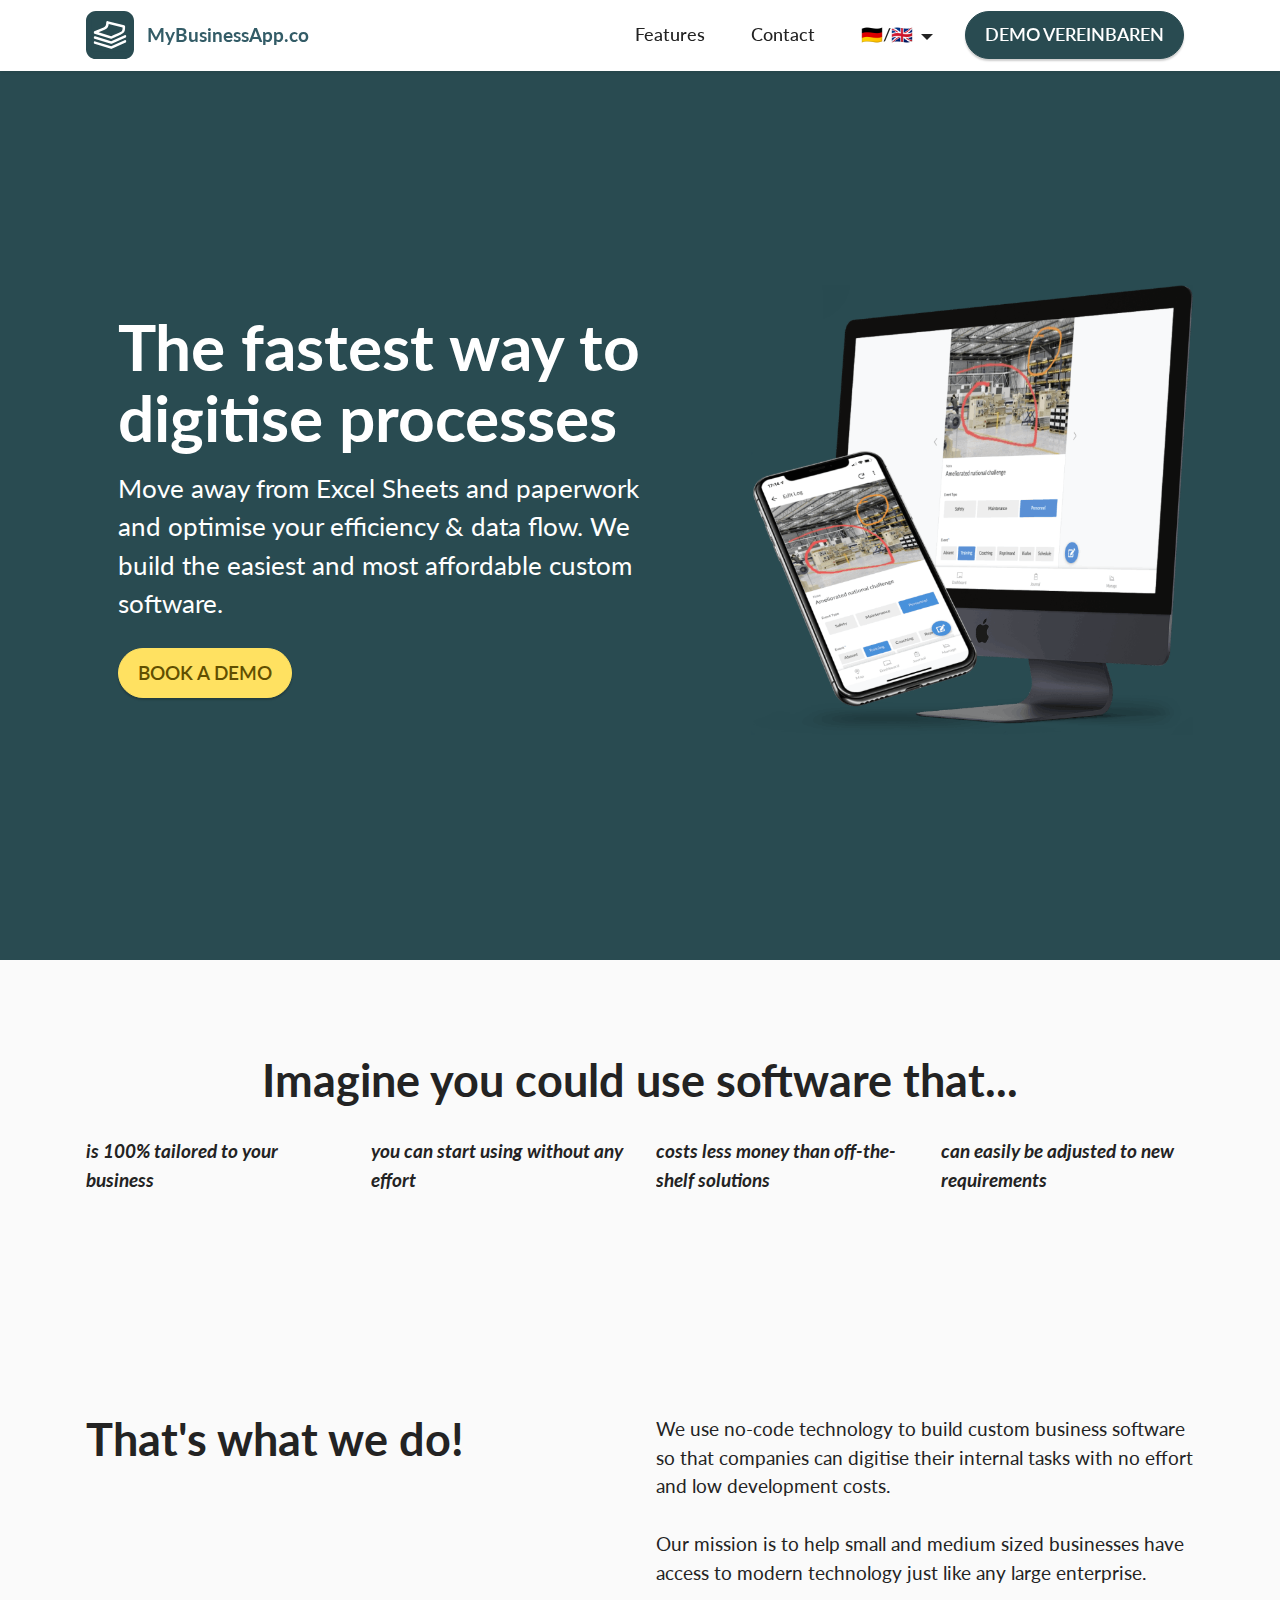
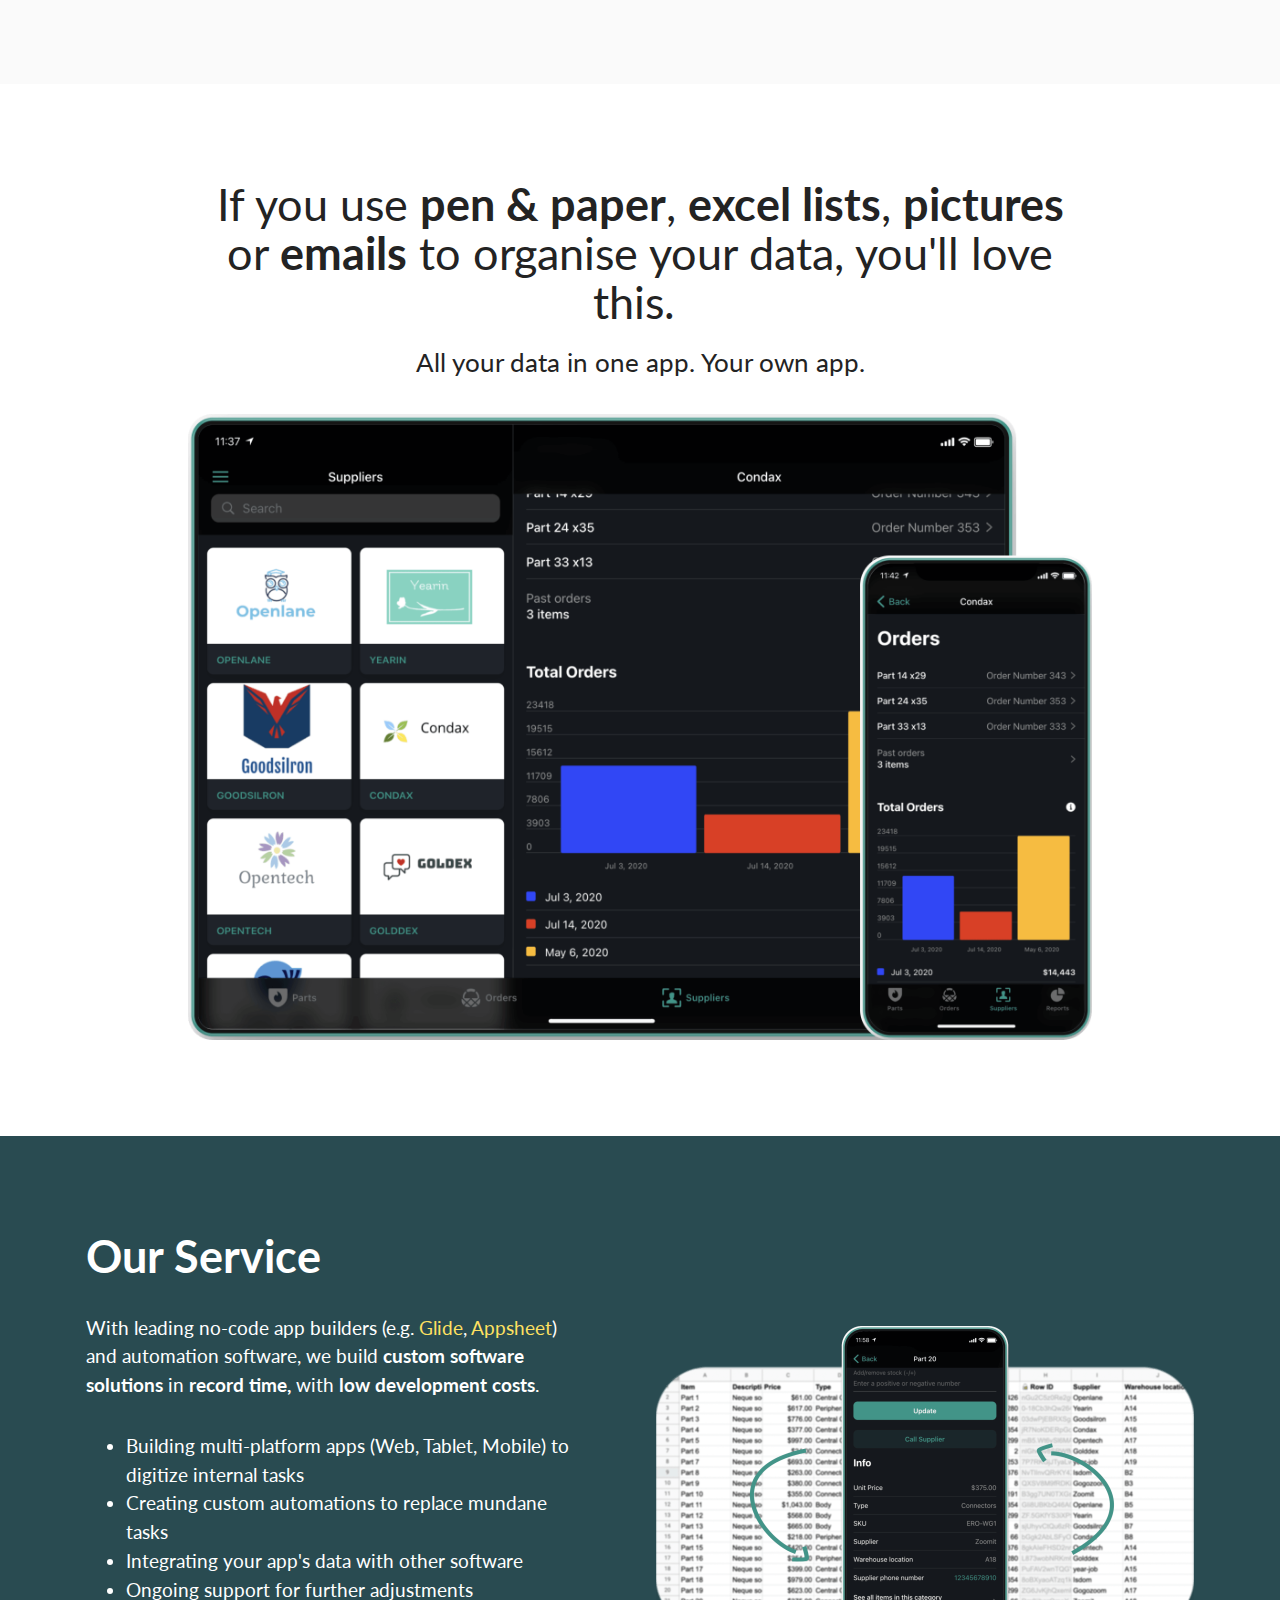
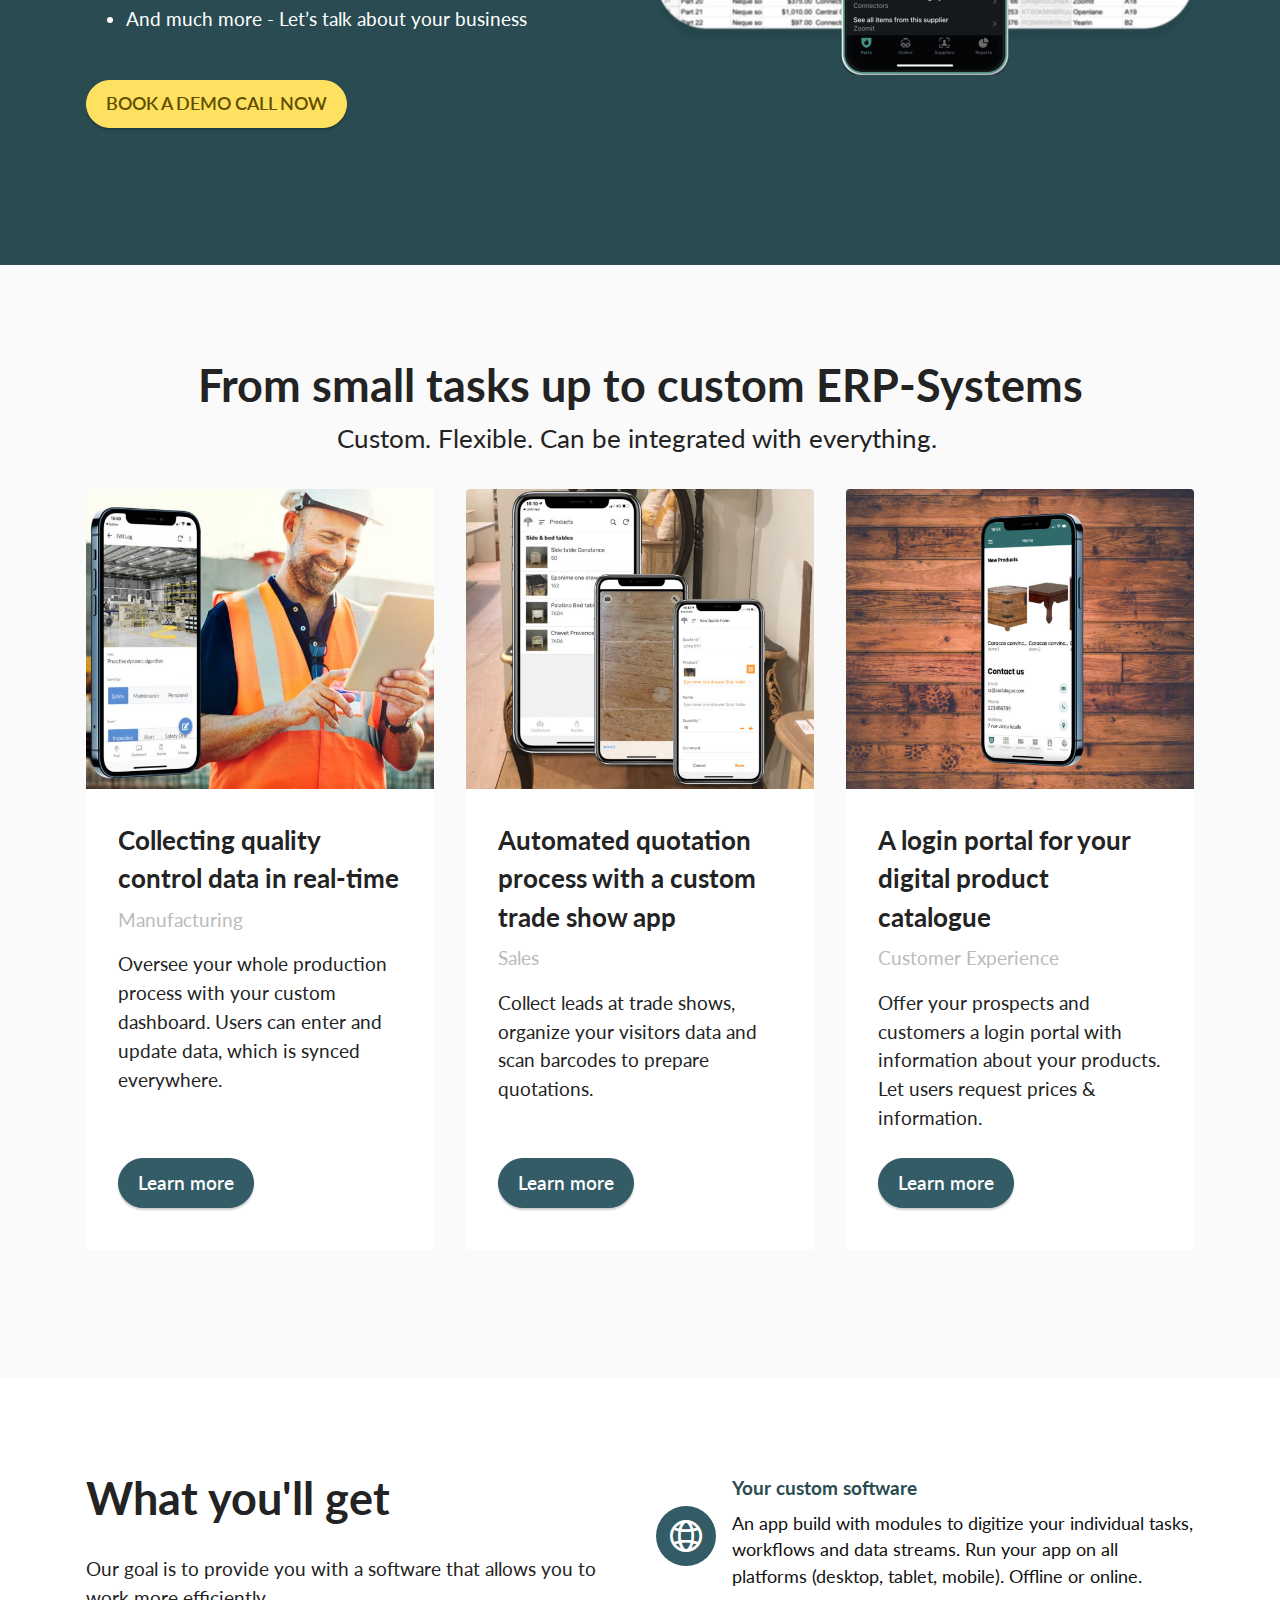
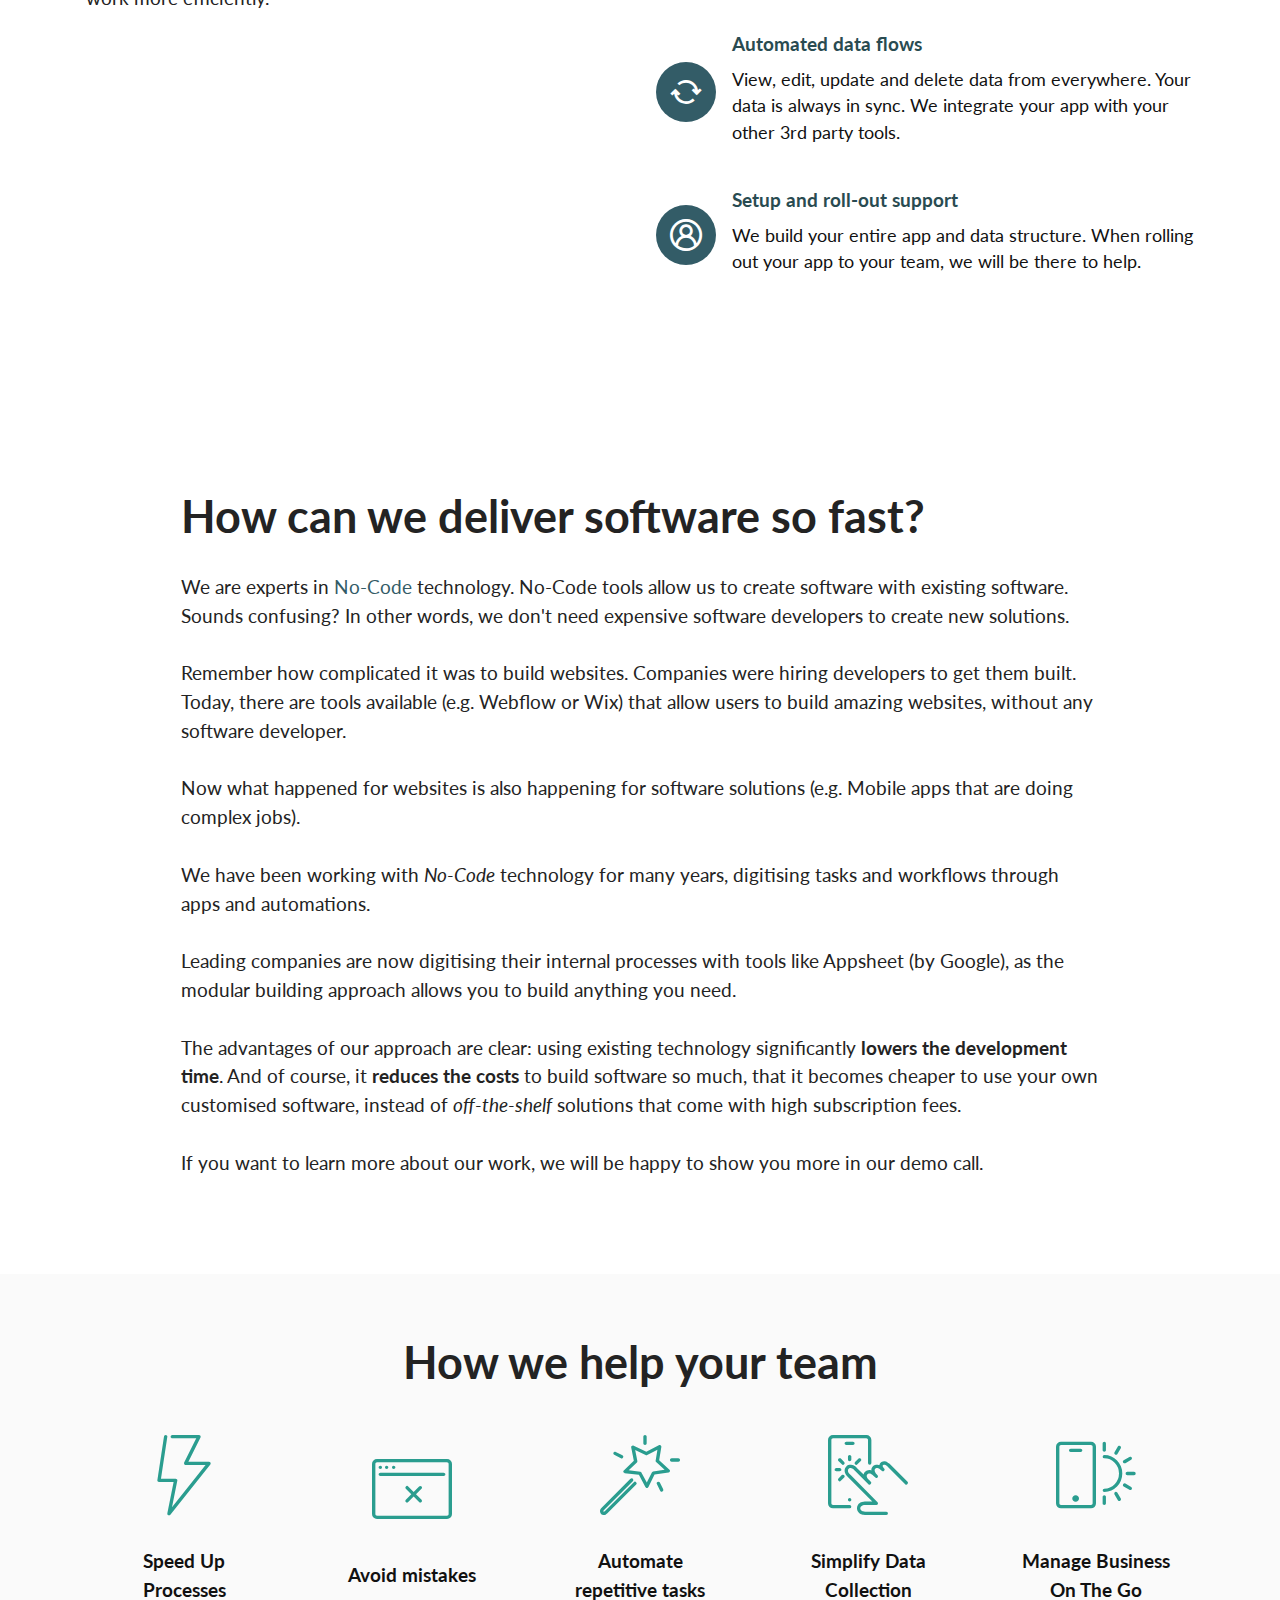
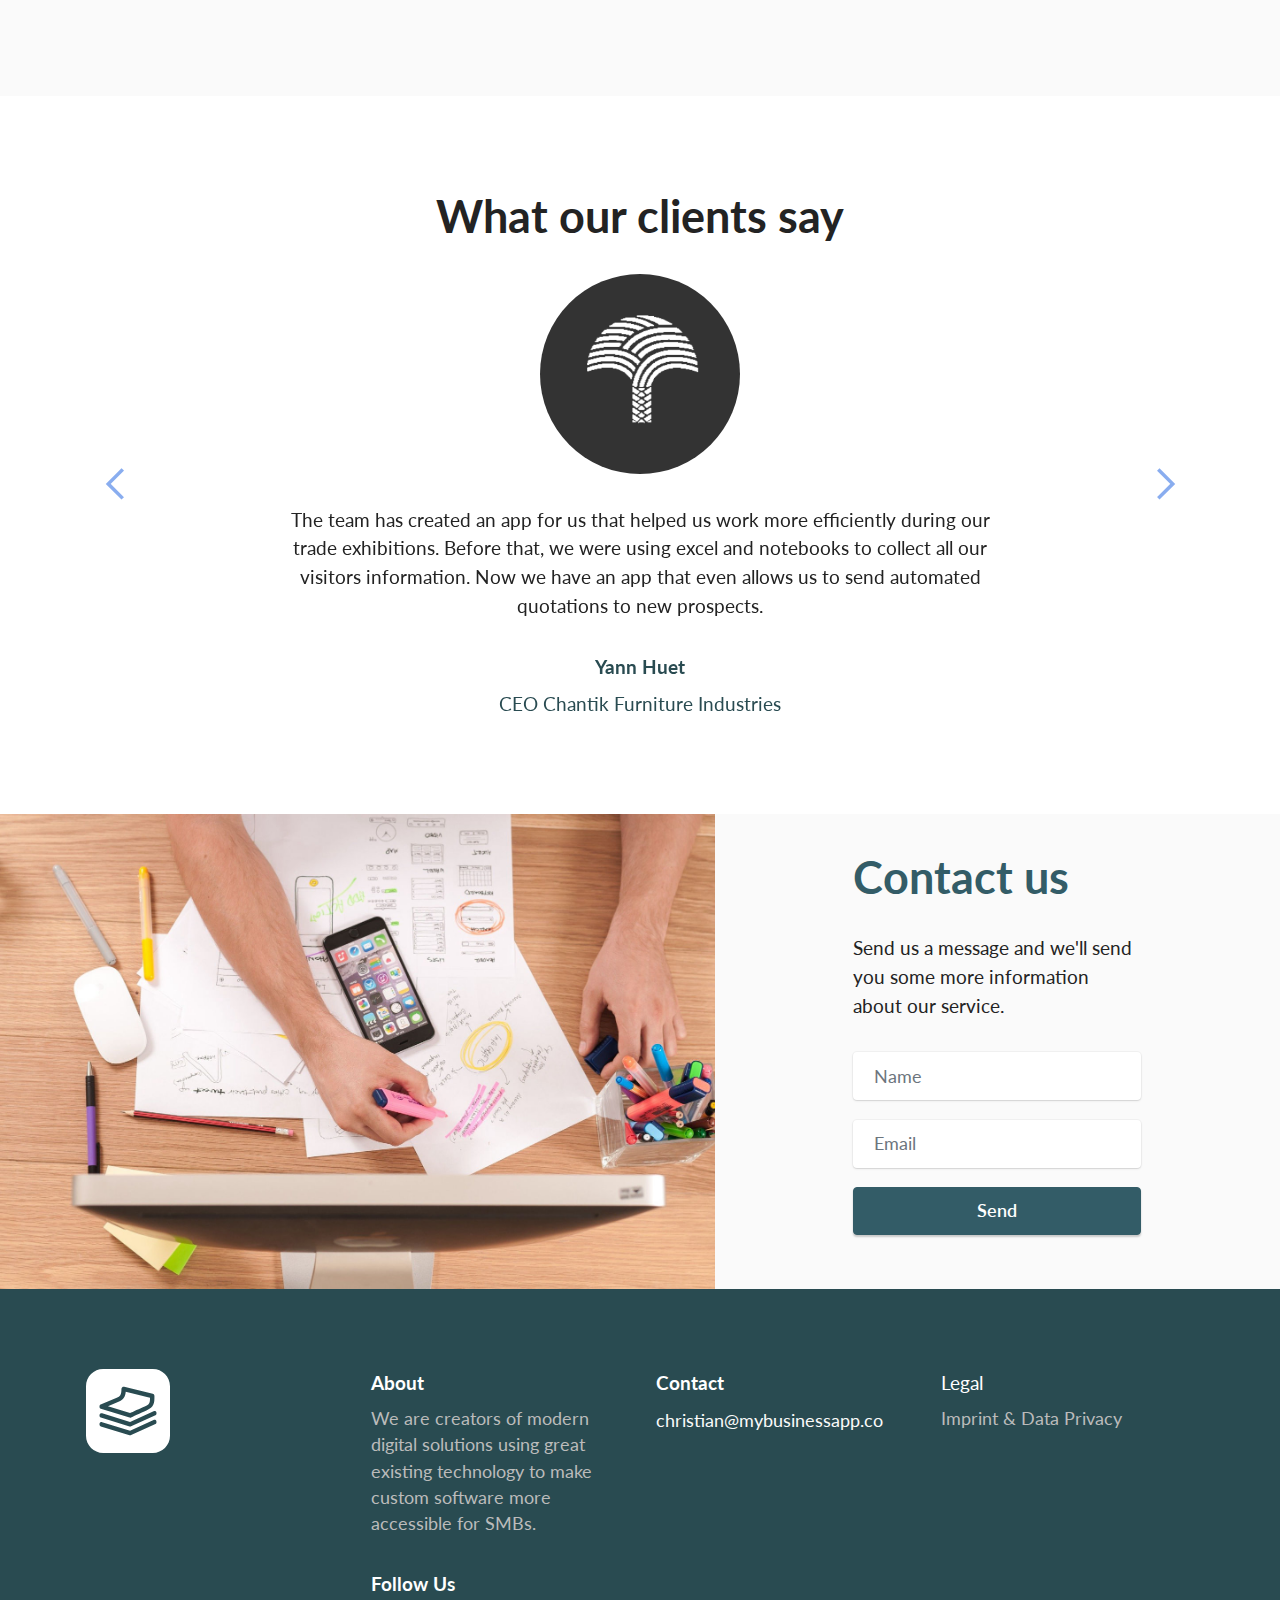
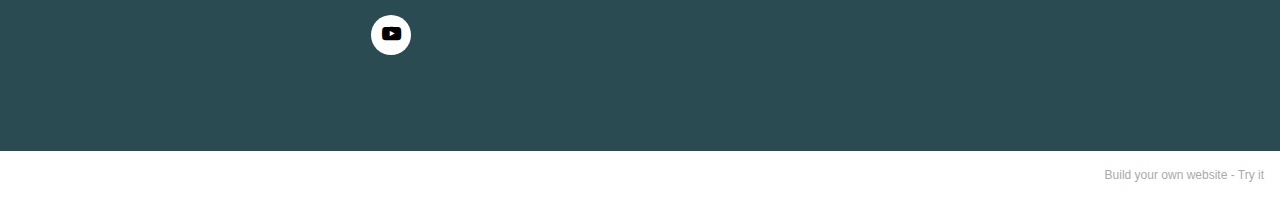
==== index.html @ 7ac187e2 "reel" ====
<!DOCTYPE html>
<html  >
<head>
  <!-- Site made with Mobirise Website Builder v5.2.0, https://mobirise.com -->
  <meta charset="UTF-8">
  <meta http-equiv="X-UA-Compatible" content="IE=edge">
  <meta name="generator" content="Mobirise v5.2.0, mobirise.com">
  <meta name="twitter:card" content="summary_large_image"/>
  <meta name="twitter:image:src" content="assets/images/index-meta.svg">
  <meta property="og:image" content="assets/images/index-meta.svg">
  <meta name="twitter:title" content="Custom Business Apps - mybusinessapp.co">
  <meta name="viewport" content="width=device-width, initial-scale=1, minimum-scale=1">
  <link rel="shortcut icon" href="assets/images/mybusinessapp-logo-dark.svg" type="image/x-icon">
  <meta name="description" content="We replace your excel lists with your own business software. Easy, fast and affordable.">
  
  
  <title>Custom Business Apps - mybusinessapp.co</title>
  <link rel="stylesheet" href="assets/web/assets/mobirise-icons2/mobirise2.css">
  <link rel="stylesheet" href="assets/web/assets/mobirise-icons/mobirise-icons.css">
  <link rel="stylesheet" href="assets/tether/tether.min.css">
  <link rel="stylesheet" href="assets/bootstrap/css/bootstrap.min.css">
  <link rel="stylesheet" href="assets/bootstrap/css/bootstrap-grid.min.css">
  <link rel="stylesheet" href="assets/bootstrap/css/bootstrap-reboot.min.css">
  <link rel="stylesheet" href="assets/dropdown/css/style.css">
  <link rel="stylesheet" href="assets/formstyler/jquery.formstyler.css">
  <link rel="stylesheet" href="assets/formstyler/jquery.formstyler.theme.css">
  <link rel="stylesheet" href="assets/datepicker/jquery.datetimepicker.min.css">
  <link rel="stylesheet" href="assets/socicon/css/styles.css">
  <link rel="stylesheet" href="assets/theme/css/style.css">
  <link rel="preload" as="style" href="assets/mobirise/css/mbr-additional.css"><link rel="stylesheet" href="assets/mobirise/css/mbr-additional.css" type="text/css">
  
  
  
  
</head>
<body>
  
  <section class="menu menu1 cid-sqqwJXNxqY" once="menu" id="menu1-7">
    

    <nav class="navbar navbar-dropdown navbar-fixed-top navbar-expand-lg">
        <div class="container">
            <div class="navbar-brand">
                <span class="navbar-logo">
                    <a href="https://mobiri.se">
                        <img src="assets/images/mybusinessapp-logo-dark.svg" alt="Mobirise" style="height: 3rem;">
                    </a>
                </span>
                <span class="navbar-caption-wrap"><a class="navbar-caption text-primary display-7" href="/index.html">MyBusinessApp.co</a></span>
            </div>
            <button class="navbar-toggler" type="button" data-toggle="collapse" data-target="#navbarSupportedContent" aria-controls="navbarNavAltMarkup" aria-expanded="false" aria-label="Toggle navigation">
                <div class="hamburger">
                    <span></span>
                    <span></span>
                    <span></span>
                    <span></span>
                </div>
            </button>
            <div class="collapse navbar-collapse" id="navbarSupportedContent">
                <ul class="navbar-nav nav-dropdown" data-app-modern-menu="true"><li class="nav-item"><a class="nav-link link text-black display-4" href="https://mobiri.se">
                            Features</a></li>
                    <li class="nav-item"><a class="nav-link link text-black text-primary display-4" href="index.html#form3-2a">Contact</a>
                    </li><li class="nav-item dropdown"><a class="nav-link link text-black dropdown-toggle display-4" href="#" data-toggle="dropdown-submenu" aria-expanded="false">🇩🇪/🇬🇧</a><div class="dropdown-menu"><a class="text-black dropdown-item text-primary display-4" href="http://mybusinessaoo.co/de">🇩🇪 Deutsch</a><a class="text-black dropdown-item text-primary display-4" href="mybusinessapp.co/">🇬🇧 English</a></div></li></ul>
                
                <div class="navbar-buttons mbr-section-btn"><a class="btn btn-secondary display-4" href="https://calendly.com/christianseidel-cs/introduction" target="_blank">
                        DEMO VEREINBAREN</a></div>
            </div>
        </div>
    </nav>
</section>

<section class="header11 cid-sqNvQ9UQ56 mbr-fullscreen" id="header11-23">

    

    

    <div class="container">
        <div class="row justify-content-center">
            <div class="col-12 col-md-5 image-wrapper">
                <img class="w-100" src="assets/images/herodevices-696x706.png" alt="Mobirise">
            </div>
            <div class="col-12 col-md">
                <div class="text-wrapper text-center">
                    <h1 class="mbr-section-title mbr-fonts-style mb-3 display-1"><strong>The fastest way to digitise processes</strong></h1>
                    <p class="mbr-text mbr-fonts-style display-5">Move away from Excel Sheets and paperwork and optimise your efficiency &amp; data flow. We build the easiest and most affordable custom software.</p>
                    <div class="mbr-section-btn mt-3"><a class="btn btn-warning display-7" href="https://calendly.com/christianseidel-cs/introduction" target="_blank">BOOK A DEMO</a></div>
                </div>
            </div>
        </div>
    </div>
</section>

<section class="features17 cid-sr4nrBQanQ" id="features18-2d">

    

    
    <div class="container">
        <div class="mbr-section-head">
            <div class="col-12">
                <h4 class="mbr-section-title mbr-fonts-style align-center mb-0 display-2"><strong>Imagine you could use software that...</strong></h4>
                
            </div>
        </div>
        <div class="row mt-4">
            <div class="col-12 col-md-6 col-lg-3">
                <div class="card-wrapper mb-4">
                    <div class="card-box align-left">
                        <h4 class="card-title mbr-fonts-style align-left display-7"><strong><em>is 100% tailored to your business</em></strong></h4>
                        <div class="link-wrap">
                                
                            </div>
                    </div>
                </div>
            </div>
            <div class="col-12 col-md-6 col-lg-3">
                <div class="card-wrapper mb-4">
                    <div class="card-box align-left">
                        <h4 class="card-title mbr-fonts-style align-left display-7"><strong><em>you can start using without any effort</em></strong></h4>
                        <div class="link-wrap">
                                
                            </div>
                    </div>
                </div>
            </div>
            <div class="col-12 col-md-6 col-lg-3">
                <div class="card-wrapper mb-4">
                    <div class="card-box align-left">
                        <h4 class="card-title mbr-fonts-style align-left display-7"><strong><em>costs less money than off-the-shelf solutions</em></strong></h4>
                        <div class="link-wrap">
                                
                            </div>
                    </div>
                </div>
            </div>
            <div class="col-12 col-md-6 col-lg-3">
                <div class="card-wrapper mb-4">
                    <div class="card-box align-left">
                        <h4 class="card-title mbr-fonts-style align-left display-7"><strong><em>can easily be adjusted to new requirements</em></strong></h4>
                        <div class="link-wrap">
                                
                            </div>
                    </div>
                </div>
            </div>
        </div>
    </div>
</section>

<section class="content10 cid-sr4owGlNv0" id="content10-2e">
    
    <div class="container">
        <div class="row justify-content-center">
            <div class="col-12 col-md">
                
                <h6 class="mbr-section-subtitle mbr-fonts-style mb-4 display-2"><strong>
                    That's what we do!</strong></h6>
            </div>
            <div class="col-md-12 col-lg-6">
                <p class="mbr-text mbr-fonts-style display-7">We use no-code technology to build custom business software so that companies can digitise their internal tasks with no effort and low development costs.<br><br>Our mission is to help small and medium sized businesses have access to modern technology just like any large enterprise.<br> </p>
            </div>
        </div>
    </div>
</section>

<section class="header10 cid-sqNvQVjSHI" id="header10-24">

    

    

    <div class="align-center container-fluid">
        <div class="row justify-content-center">
            <div class="col-md-12 col-lg-9">
                <h1 class="mbr-section-title mbr-fonts-style mb-3 display-2">If you use <strong>pen &amp; paper</strong>, <strong>excel lists</strong>, <strong>pictures</strong> or&nbsp;<strong>emails</strong> to organise your data, you'll love this.&nbsp;</h1>
                <p class="mbr-text mbr-fonts-style display-5">All your data in one app. Your own app.</p>
                
                <div class="image-wrap mt-4">
                    <img src="assets/images/inventorytabletmobile-1980x1372.png" alt="Mobirise" title="">
                </div>
            </div>
        </div>
    </div>
</section>

<section class="features11 cid-sqNvRufQ1t" id="features12-25">

    
    
    <div class="container">
        <div class="row align-items-center">
            <div class="col-12 col-lg">
                <div class="card-wrapper">
                    <div class="card-box">
                        <h4 class="card-title mbr-fonts-style mb-4 display-2"><strong>Our Service</strong></h4>
                        <p class="mbr-text mbr-fonts-style mb-4 display-7">With leading no-code app builders (e.g.&nbsp;<a href="https://www.glideapps.com/" class="text-warning" target="_blank">Glide</a>, <a href="https://www.appsheet.com/" class="text-warning" target="_blank">Appsheet</a>) and automation software, we build <strong>custom software solutions</strong> in <strong>record time, </strong>with&nbsp;<strong>low development costs</strong>.</p>
                        <div class="mbr-text mbr-fonts-style counter-container display-7">
                            <ul>
                                <li><span style="font-size: 1.2rem;">Building multi-platform apps (Web, Tablet, Mobile) to digitize internal tasks</span></li><li><span style="font-size: 1.2rem;">Creating custom automations to replace mundane tasks</span></li><li>Integrating your app's data with other software</li><li>Ongoing support for further adjustments</li><li>And much more - Let’s talk about your business</li>
                            </ul>
                        </div>
                        <div class="mbr-section-btn mb-4"><a class="btn btn-warning display-4" href="https://calendly.com/christianseidel-cs/introduction" target="_blank">BOOK A DEMO CALL NOW</a></div>
                    </div>
                </div>
            </div>
            <div class="col-12 col-lg-6 md-pb">
                <div class="image-wrapper">
                    <img src="assets/images/appandsheet-1076x698.png" alt="Mobirise">
                </div>
            </div>
        </div>
    </div>
</section>

<section class="features4 cid-sr4sjeiKa0" id="features4-2f">
    
    
    <div class="container">
        <div class="mbr-section-head">
            <h4 class="mbr-section-title mbr-fonts-style align-center mb-0 display-2"><strong>From small tasks up to custom ERP-Systems</strong></h4>
            <h5 class="mbr-section-subtitle mbr-fonts-style align-center mb-0 mt-2 display-5">Custom. Flexible. Can be integrated with everything.&nbsp;</h5>
        </div>
        <div class="row mt-4">
            <div class="item features-image сol-12 col-md-6 col-lg-4">
                <div class="item-wrapper">
                    <div class="item-img">
                        <img src="assets/images/factoryinspection-696x522.jpeg" alt="" title="">
                    </div>
                    <div class="item-content">
                        <h5 class="item-title mbr-fonts-style display-5"><strong>Collecting quality control data in real-time</strong></h5>
                        <h6 class="item-subtitle mbr-fonts-style mt-1 display-7">Manufacturing</h6>
                        <p class="mbr-text mbr-fonts-style mt-3 display-7">Oversee your whole production process with your custom dashboard. Users can enter and update data, which is synced everywhere.</p>
                    </div>
                    <div class="mbr-section-btn item-footer mt-2"><a href="https://calendly.com/christianseidel-cs/introduction" class="btn item-btn btn-primary display-7" target="_blank">Learn more</a></div>
                </div>
            </div>
            <div class="item features-image сol-12 col-md-6 col-lg-4">
                <div class="item-wrapper">
                    <div class="item-img">
                        <img src="assets/images/tradeshowapp-696x522.jpg" alt="" title="">
                    </div>
                    <div class="item-content">
                        <h5 class="item-title mbr-fonts-style display-5"><strong>Automated quotation process with a custom trade show app</strong></h5>
                        <h6 class="item-subtitle mbr-fonts-style mt-1 display-7">
                            Sales</h6>
                        <p class="mbr-text mbr-fonts-style mt-3 display-7">Collect leads at trade shows, organize your visitors data and scan barcodes to prepare quotations.&nbsp;</p>
                    </div>
                    <div class="mbr-section-btn item-footer mt-2"><a href="https://calendly.com/christianseidel-cs/introduction" class="btn item-btn btn-primary display-7" target="_blank">Learn more</a></div>
                </div>
            </div>
            <div class="item features-image сol-12 col-md-6 col-lg-4">
                <div class="item-wrapper">
                    <div class="item-img">
                        <img src="assets/images/catelogue-696x522.jpg" alt="" title="">
                    </div>
                    <div class="item-content">
                        <h5 class="item-title mbr-fonts-style display-5"><strong>A login portal for your digital product catalogue</strong></h5>
                        <h6 class="item-subtitle mbr-fonts-style mt-1 display-7">Customer Experience</h6>
                        <p class="mbr-text mbr-fonts-style mt-3 display-7">Offer your prospects and customers a login portal with information about your products. Let users request prices &amp; information.<br></p>
                    </div>
                    <div class="mbr-section-btn item-footer mt-2"><a href="https://calendly.com/christianseidel-cs/introduction" class="btn item-btn btn-primary display-7" target="_blank">Learn more</a></div>
                </div>
            </div>
            
        </div>
    </div>
</section>

<section class="features12 cid-sqNvS77XfC" id="features13-26">

    
    
    <div class="container">
        <div class="row justify-content-center">
            <div class="col-12 col-lg-6">
                <div class="card-wrapper">
                    <div class="card-box align-left">
                        <h4 class="card-title mbr-fonts-style mb-4 display-2"><strong>What you'll get</strong></h4>
                        <p class="mbr-text mbr-fonts-style mb-4 display-7">
                            Our goal is to provide you with a software that allows you to work more efficiently.</p>
                        
                    </div>
                </div>
            </div>
            <div class="col-12 col-lg-6">
                <div class="item mbr-flex">
                    <div class="icon-box">
                        <span class="mbr-iconfont mobi-mbri-globe-2 mobi-mbri"></span>
                    </div>
                    <div class="text-box">
                        <h4 class="icon-title mbr-black mbr-fonts-style display-7">
                            <strong>Your custom software</strong></h4>
                        <h5 class="icon-text mbr-black mbr-fonts-style display-4">An app build with modules to digitize your individual tasks, workflows and data streams. Run your app on all platforms (desktop, tablet, mobile). Offline or online.</h5>
                    </div>
                </div>
                <div class="item mbr-flex">
                    <div class="icon-box">
                        <span class="mbr-iconfont mobi-mbri-update mobi-mbri"></span>
                    </div>
                    <div class="text-box">
                        <h4 class="icon-title mbr-black mbr-fonts-style display-7"><strong>Automated data flows</strong></h4>
                        <h5 class="icon-text mbr-black mbr-fonts-style display-4">View, edit, update and delete data from everywhere. Your data is always in sync. We integrate your app with your other 3rd party tools.</h5>
                    </div>
                </div>
                <div class="item mbr-flex">
                    <div class="icon-box">
                        <span class="mbr-iconfont mobi-mbri-user-2 mobi-mbri"></span>
                    </div>
                    <div class="text-box">
                        <h4 class="icon-title mbr-black mbr-fonts-style display-7">
                            <strong>Setup and roll-out support</strong></h4>
                        <h5 class="icon-text mbr-black mbr-fonts-style display-4">We build your entire app and data structure. When rolling out your app to your team, we will be there to help.</h5>
                    </div>
                </div>
            </div>
        </div>
    </div>
</section>

<section class="content5 cid-sqNvSVw0i1" id="content5-27">
    
    <div class="container">
        <div class="row justify-content-center">
            <div class="col-md-12 col-lg-10">
                <h3 class="mbr-section-title mbr-fonts-style mb-4 display-2"><strong>How can we deliver software so fast?&nbsp;</strong></h3>
                
                <p class="mbr-text mbr-fonts-style display-7">We are experts in <a href="https://en.wikipedia.org/wiki/No-code_development_platform" class="text-primary" target="_blank">No-Code</a> technology. No-Code tools allow us to create software with existing software. Sounds confusing? In other words, we don't need expensive software developers to create new solutions. <br><br>Remember how complicated it was to build websites. Companies were hiring developers to get them built. Today, there are tools available (e.g. Webflow or Wix) that allow users to build amazing websites, without any software developer. <br><br>Now what happened for websites is also happening for software solutions (e.g. Mobile apps that are doing complex jobs). <br><br>We have been working with <em>No-Code</em> technology for many years, digitising tasks and workflows through apps and automations. <br><br>Leading companies are now digitising their internal processes with tools like Appsheet (by Google), as the modular building approach allows you to build anything you need. <br><br>The advantages of our approach are clear: using existing technology significantly <strong>lowers the development time</strong>. And of course, it <strong>reduces the costs</strong> to build software so much, that it becomes cheaper to use your own customised software, instead of <em>off-the-shelf</em> solutions that come with high subscription fees.<br><br>If you want to learn more about our work, we will be happy to show you more in our demo call.</p>
            </div>
        </div>
    </div>
</section>

<section class="features13 cid-sqNvTNTyWm" id="features14-28">
    

    
    <div class="container">
        <div class="row">
            <div class="col-12">
                <h3 class="mbr-section-title align-center mb-4 mbr-fonts-style display-2"><strong>How we help your team</strong></h3>
            </div>
            <div class="card col-12 col-md-4 col-lg-2 p-3">
                <div class="card-wrapper">
                    <div class="card-box align-center">
                        <span class="mbr-iconfont mbri-speed" style="color: rgb(42, 157, 143); fill: rgb(42, 157, 143);"></span>
                        <h4 class="card-title align-center mbr-black mbr-fonts-style display-7"><strong>Speed Up Processes</strong></h4>
                    </div>
                </div>
            </div>
            <div class="card p-3 col-12 col-md-4 col-lg-2">
                <div class="card-wrapper">
                    <div class="card-box align-center">
                        <span class="mbr-iconfont mbri-error" style="color: rgb(42, 157, 143); fill: rgb(42, 157, 143);"></span>
                        <h4 class="card-title align-center mbr-black mbr-fonts-style display-7">
                            <strong>Avoid mistakes</strong></h4>
                    </div>
                </div>
            </div>
            <div class="card p-3 col-12 col-md-4 col-lg-2">
                <div class="card-wrapper">
                    <div class="card-box align-center">
                        <span class="mbr-iconfont mbri-magic-stick" style="color: rgb(42, 157, 143); fill: rgb(42, 157, 143);"></span>
                        <h4 class="card-title align-center mbr-black mbr-fonts-style display-7">
                            <strong>Automate repetitive tasks</strong></h4>
                    </div>
                </div>
            </div>
            <div class="card p-3 col-12 col-md-4 col-lg-2">
                <div class="card-wrapper">
                    <div class="card-box align-center">
                        <span class="mbr-iconfont mbri-touch" style="color: rgb(42, 157, 143); fill: rgb(42, 157, 143);"></span>
                        <h4 class="card-title align-center mbr-black mbr-fonts-style display-7">
                            <strong>Simplify Data Collection</strong></h4>
                    </div>
                </div>
            </div>
            <div class="card p-3 col-12 col-md-4 col-lg-2">
                <div class="card-wrapper">
                    <div class="card-box align-center">
                        <span class="mbr-iconfont mbri-mobirise" style="color: rgb(42, 157, 143); fill: rgb(42, 157, 143);"></span>
                        <h4 class="card-title align-center mbr-black mbr-fonts-style display-7">
                            <strong>Manage Business On The Go</strong></h4>
                    </div>
                </div>
            </div>
            
        </div>
    </div>
</section>

<section class="testimonails3 carousel slide testimonials-slider cid-sqNvUfRXYs" data-interval="false" id="testimonials3-29">

    

    

    <div class="text-center container">
        <h3 class="mb-4 mbr-fonts-style display-2">
            <strong>What our clients say</strong></h3>

        <div class="carousel slide" role="listbox" data-pause="true" data-keyboard="false" data-ride="carousel" data-interval="8000">
            <div class="carousel-inner">
                
                
            <div class="carousel-item">
                    <div class="user col-md-8">
                        <div class="user_image">
                            <img src="assets/images/screenshot-2021-03-05-at-12.34.12-312x304.png" alt="">
                        </div>
                        <div class="user_text mb-4">
                            <p class="mbr-fonts-style display-7">The team has created an app for us that helped us work more efficiently during our trade exhibitions. Before that, we were using excel and notebooks to collect all our visitors information. Now we have an app that even allows us to send automated quotations to new prospects.
                            </p>
                        </div>
                        <div class="user_name mbr-fonts-style mb-2 display-7">
                            <strong>Yann Huet</strong></div>
                        <div class="user_desk mbr-fonts-style display-7">
                            CEO Chantik Furniture Industries</div>
                    </div>
                </div></div>

            <div class="carousel-controls">
                <a class="carousel-control-prev" role="button" data-slide="prev">
                    <span aria-hidden="true" class="mobi-mbri mobi-mbri-arrow-prev mbr-iconfont"></span>
                    <span class="sr-only">Previous</span>
                </a>

                <a class="carousel-control-next" role="button" data-slide="next">
                    <span aria-hidden="true" class="mobi-mbri mobi-mbri-arrow-next mbr-iconfont"></span>
                    <span class="sr-only">Next</span>
                </a>
            </div>
        </div>
    </div>
</section>

<section class="form3 cid-sqNvUWxlKa" id="form3-2a">

    

    

    <div class="container-fluid">
        <div class="row justify-content-center">
            <div class="col-lg-7 col-12">
                <div class="image-wrapper">
                    <img class="w-100" src="assets/images/mbr-1616x1073.jpg" alt="Mobirise">
                </div>
            </div>
            <div class="col-lg-3 offset-lg-1 mbr-form" data-form-type="formoid">
                <form action="https://mobirise.eu/" method="POST" class="mbr-form form-with-styler" data-form-title="Form Name"><input type="hidden" name="email" data-form-email="true" value="KgjwapT8POgtD8pVtiHSyTJEqRXDlfN1j29CRvSf+Ck9lcuHdVcrrHyK31q85X94STy/GtRDIIt4PKb+59afkt0fUI7isgCZzJmnblis76ZYoJBr421Nf6itirqgDjtc">
                    <div class="">
                        <div hidden="hidden" data-form-alert="" class="alert alert-success col-12">Thanks for contacting us!</div>
                        <div hidden="hidden" data-form-alert-danger="" class="alert alert-danger col-12">Oops...! some
                            problem!</div>
                    </div>
                    <div class="dragArea row">
                        <div class="col-lg-12 col-md-12 col-sm-12">
                            <h1 class="mbr-section-title mb-4 display-2"><strong>Contact us</strong></h1>
                        </div>
                        <div class="col-lg-12 col-md-12 col-sm-12">
                            <p class="mbr-text mbr-fonts-style mb-4 display-7">Send us a message and we'll send you some more information about our service.</p>
                        </div>
                        <div data-for="name" class="col-lg-12 col-md col-sm-12 form-group">
                            <input type="text" name="name" placeholder="Name" data-form-field="name" class="form-control" value="" id="name-form3-2a">
                        </div>
                        <div class="col-lg-12 col-md col-sm-12 form-group" data-for="email">
                            <input type="email" name="email" placeholder="Email" data-form-field="email" class="form-control" value="" id="email-form3-2a">
                        </div>
                        <div class="col-md-auto col-12 mbr-section-btn"><button type="submit" class="btn btn-primary display-4">Send</button></div>
                    </div>
                </form>
            </div>
            <div class="offset-lg-1"></div>
        </div>
    </div>
</section>

<section class="footer4 cid-sr5ofXcuqC" once="footers" id="footer4-2g">

    
    
    <div class="container">
        <div class="row mbr-white">
            <div class="col-6 col-lg-3">
                <div class="media-wrap col-md-4 col-12">
                    <a href="https://mobiri.se/">
                        <img src="assets/images/mybusinessapp-logo-white.svg" alt="Mobirise">
                    </a>
                </div>
            </div>
            <div class="col-12 col-md-6 col-lg-3">
                <h5 class="mbr-section-subtitle mbr-fonts-style mb-2 display-7">
                    <strong>About</strong>
                </h5>
                <p class="mbr-text mbr-fonts-style mb-4 display-4">We are creators of modern digital solutions using great existing technology to make custom software more accessible for SMBs.</p>
                <h5 class="mbr-section-subtitle mbr-fonts-style mb-3 display-7">
                    <strong>Follow Us</strong>
                </h5>
                <div class="social-row display-7">
                    <div class="soc-item">
                        <a href="/" target="_blank">
                            <span class="mbr-iconfont socicon-youtube socicon"></span>
                        </a>
                    </div>
                    
                    
                    
                </div>
            </div>
            <div class="col-12 col-md-6 col-lg-3">
                <h5 class="mbr-section-subtitle mbr-fonts-style mb-2 display-7">
                    <strong>Contact</strong></h5>
                <ul class="list mbr-fonts-style display-4">
                    <li class="mbr-text item-wrap"><span style="font-size: 1.1rem;"><a href="mailto:christian@mybusinessapp.co" class="text-white">christian@mybusinessapp.co</a></span><br></li>
                </ul>
            </div>
            <div class="col-12 col-md-6 col-lg-3">
                <h5 class="mbr-section-subtitle mbr-fonts-style mb-2 display-7">Legal</h5>
                <ul class="list mbr-fonts-style display-4">Imprint &amp; Data Privacy</ul>
            </div>
            
        </div>
    </div>
</section><section style="background-color: #fff; font-family: -apple-system, BlinkMacSystemFont, 'Segoe UI', 'Roboto', 'Helvetica Neue', Arial, sans-serif; color:#aaa; font-size:12px; padding: 0; align-items: center; display: flex;"><a href="https://mobirise.site/z" style="flex: 1 1; height: 3rem; padding-left: 1rem;"></a><p style="flex: 0 0 auto; margin:0; padding-right:1rem;">Build your own website - <a href="https://mobirise.site/w" style="color:#aaa;">Try it</a></p></section><script src="assets/web/assets/jquery/jquery.min.js"></script>  <script src="assets/popper/popper.min.js"></script>  <script src="assets/tether/tether.min.js"></script>  <script src="assets/bootstrap/js/bootstrap.min.js"></script>  <script src="assets/web/assets/cookies-alert-plugin/cookies-alert-core.js"></script>  <script src="assets/web/assets/cookies-alert-plugin/cookies-alert-script.js"></script>  <script src="assets/smoothscroll/smooth-scroll.js"></script>  <script src="assets/dropdown/js/nav-dropdown.js"></script>  <script src="assets/dropdown/js/navbar-dropdown.js"></script>  <script src="assets/touchswipe/jquery.touch-swipe.min.js"></script>  <script src="assets/bootstrapcarouselswipe/bootstrap-carousel-swipe.js"></script>  <script src="assets/mbr-testimonials-slider/mbr-testimonials-slider.js"></script>  <script src="assets/formstyler/jquery.formstyler.js"></script>  <script src="assets/formstyler/jquery.formstyler.min.js"></script>  <script src="assets/datepicker/jquery.datetimepicker.full.js"></script>  <script src="assets/theme/js/script.js"></script>  <script src="assets/formoid/formoid.min.js"></script>  
  
  
<div id="cookie-dialog" style="display: none;"><div id="cookiesdirective"><div style="position: fixed; top: 0; right: 0; bottom: 0; left: 0; background-color: rgb(0, 0, 0); opacity: 0.8; z-index: 9999;"></div><div style="position: fixed; top: 0; right: 0; bottom: 0; left: 0; display: flex; align-items: center; z-index: 10000"><div class="cookie-wrapper" style="position: relative; width: 100%; max-width: 500px; margin-right: auto; margin-left: auto; padding: 1rem; text-align: center; border-radius: .3rem; box-shadow: 0 10px 40px 0 rgba(0,0,0,0.2); color:#424a4d; background:rgba(250, 250, 250, 0.99);"><div class="mbr-text"><p class="display-7">We use cookies to give you the best experience. Read our <a style='color: #424a4d; text-decoration: underline;' href='privacy.html'>cookie policy</a>.</p></div><div class="mbr-section-btn"><a style="margin:0;;" class="btn btn-sm btn-primary display-7" id="impliedsubmit">Agree</a></div></div></div></div></div>
  <input name="cookieData" type="hidden" data-cookie-customDialogSelector='#cookie-dialog' data-cookie-colorText='#424a4d' data-cookie-colorBg='rgba(250, 250, 250, 0.99)' data-cookie-textButton='Agree' data-cookie-colorButton='' data-cookie-colorLink='#424a4d' data-cookie-underlineLink='true' data-cookie-text="We use cookies to give you the best experience. Read our <a href='privacy.html'>cookie policy</a>.">
  </body>
</html>
---- assets/web/assets/mobirise-icons2/mobirise2.css ----
@font-face {
  font-family: 'Moririse2';
  font-display: swap;
  src:  url('mobirise2.eot?f2bix4');
  src:  url('mobirise2.eot?f2bix4#iefix') format('embedded-opentype'),
    url('mobirise2.ttf?f2bix4') format('truetype'),
    url('mobirise2.woff?f2bix4') format('woff'),
    url('mobirise2.svg?f2bix4#mobirise2') format('svg');
  font-weight: normal;
  font-style: normal;
}

[class^="mobi-"], [class*=" mobi-"] {
  /* use !important to prevent issues with browser extensions that change fonts */
  font-family: 'Moririse2' !important;
  speak: none;
  font-style: normal;
  font-weight: normal;
  font-variant: normal;
  text-transform: none;
  line-height: 1;

  /* Better Font Rendering =========== */
  -webkit-font-smoothing: antialiased;
  -moz-osx-font-smoothing: grayscale;
}

.mobi-mbri-add-submenu:before {
  content: "\e900";
}
.mobi-mbri-alert:before {
  content: "\e901";
}
.mobi-mbri-align-center:before {
  content: "\e902";
}
.mobi-mbri-align-justify:before {
  content: "\e903";
}
.mobi-mbri-align-left:before {
  content: "\e904";
}
.mobi-mbri-align-right:before {
  content: "\e905";
}
.mobi-mbri-android:before {
  content: "\e906";
}
.mobi-mbri-apple:before {
  content: "\e907";
}
.mobi-mbri-arrow-down:before {
  content: "\e908";
}
.mobi-mbri-arrow-next:before {
  content: "\e909";
}
.mobi-mbri-arrow-prev:before {
  content: "\e90a";
}
.mobi-mbri-arrow-up:before {
  content: "\e90b";
}
.mobi-mbri-bold:before {
  content: "\e90c";
}
.mobi-mbri-bookmark:before {
  content: "\e90d";
}
.mobi-mbri-bootstrap:before {
  content: "\e90e";
}
.mobi-mbri-briefcase:before {
  content: "\e90f";
}
.mobi-mbri-browse:before {
  content: "\e910";
}
.mobi-mbri-bulleted-list:before {
  content: "\e911";
}
.mobi-mbri-calendar:before {
  content: "\e912";
}
.mobi-mbri-camera:before {
  content: "\e913";
}
.mobi-mbri-cart-add:before {
  content: "\e914";
}
.mobi-mbri-cart-full:before {
  content: "\e915";
}
.mobi-mbri-cash:before {
  content: "\e916";
}
.mobi-mbri-change-style:before {
  content: "\e917";
}
.mobi-mbri-chat:before {
  content: "\e918";
}
.mobi-mbri-clock:before {
  content: "\e919";
}
.mobi-mbri-close:before {
  content: "\e91a";
}
.mobi-mbri-cloud:before {
  content: "\e91b";
}
.mobi-mbri-code:before {
  content: "\e91c";
}
.mobi-mbri-contact-form:before {
  content: "\e91d";
}
.mobi-mbri-credit-card:before {
  content: "\e91e";
}
.mobi-mbri-cursor-click:before {
  content: "\e91f";
}
.mobi-mbri-cust-feedback:before {
  content: "\e920";
}
.mobi-mbri-database:before {
  content: "\e921";
}
.mobi-mbri-delivery:before {
  content: "\e922";
}
.mobi-mbri-desktop:before {
  content: "\e923";
}
.mobi-mbri-devices:before {
  content: "\e924";
}
.mobi-mbri-down:before {
  content: "\e925";
}
.mobi-mbri-download-2:before {
  content: "\e926";
}
.mobi-mbri-download:before {
  content: "\e927";
}
.mobi-mbri-drag-n-drop-2:before {
  content: "\e928";
}
.mobi-mbri-drag-n-drop:before {
  content: "\e929";
}
.mobi-mbri-edit-2:before {
  content: "\e92a";
}
.mobi-mbri-edit:before {
  content: "\e92b";
}
.mobi-mbri-error:before {
  content: "\e92c";
}
.mobi-mbri-extension:before {
  content: "\e92d";
}
.mobi-mbri-features:before {
  content: "\e92e";
}
.mobi-mbri-file:before {
  content: "\e92f";
}
.mobi-mbri-flag:before {
  content: "\e930";
}
.mobi-mbri-folder:before {
  content: "\e931";
}
.mobi-mbri-gift:before {
  content: "\e932";
}
.mobi-mbri-github:before {
  content: "\e933";
}
.mobi-mbri-globe-2:before {
  content: "\e934";
}
.mobi-mbri-globe:before {
  content: "\e935";
}
.mobi-mbri-growing-chart:before {
  content: "\e936";
}
.mobi-mbri-hearth:before {
  content: "\e937";
}
.mobi-mbri-help:before {
  content: "\e938";
}
.mobi-mbri-home:before {
  content: "\e939";
}
.mobi-mbri-hot-cup:before {
  content: "\e93a";
}
.mobi-mbri-idea:before {
  content: "\e93b";
}
.mobi-mbri-image-gallery:before {
  content: "\e93c";
}
.mobi-mbri-image-slider:before {
  content: "\e93d";
}
.mobi-mbri-info:before {
  content: "\e93e";
}
.mobi-mbri-italic:before {
  content: "\e93f";
}
.mobi-mbri-key:before {
  content: "\e940";
}
.mobi-mbri-laptop:before {
  content: "\e941";
}
.mobi-mbri-layers:before {
  content: "\e942";
}
.mobi-mbri-left-right:before {
  content: "\e943";
}
.mobi-mbri-left:before {
  content: "\e944";
}
.mobi-mbri-letter:before {
  content: "\e945";
}
.mobi-mbri-like:before {
  content: "\e946";
}
.mobi-mbri-link:before {
  content: "\e947";
}
.mobi-mbri-lock:before {
  content: "\e948";
}
.mobi-mbri-login:before {
  content: "\e949";
}
.mobi-mbri-logout:before {
  content: "\e94a";
}
.mobi-mbri-magic-stick:before {
  content: "\e94b";
}
.mobi-mbri-map-pin:before {
  content: "\e94c";
}
.mobi-mbri-menu:before {
  content: "\e94d";
}
.mobi-mbri-mobile-2:before {
  content: "\e94e";
}
.mobi-mbri-mobile-horizontal:before {
  content: "\e94f";
}
.mobi-mbri-mobile:before {
  content: "\e950";
}
.mobi-mbri-mobirise:before {
  content: "\e951";
}
.mobi-mbri-more-horizontal:before {
  content: "\e952";
}
.mobi-mbri-more-vertical:before {
  content: "\e953";
}
.mobi-mbri-music:before {
  content: "\e954";
}
.mobi-mbri-new-file:before {
  content: "\e955";
}
.mobi-mbri-numbered-list:before {
  content: "\e956";
}
.mobi-mbri-opened-folder:before {
  content: "\e957";
}
.mobi-mbri-pages:before {
  content: "\e958";
}
.mobi-mbri-paper-plane:before {
  content: "\e959";
}
.mobi-mbri-paperclip:before {
  content: "\e95a";
}
.mobi-mbri-phone:before {
  content: "\e95b";
}
.mobi-mbri-photo:before {
  content: "\e95c";
}
.mobi-mbri-photos:before {
  content: "\e95d";
}
.mobi-mbri-pin:before {
  content: "\e95e";
}
.mobi-mbri-play:before {
  content: "\e95f";
}
.mobi-mbri-plus:before {
  content: "\e960";
}
.mobi-mbri-preview:before {
  content: "\e961";
}
.mobi-mbri-print:before {
  content: "\e962";
}
.mobi-mbri-protect:before {
  content: "\e963";
}
.mobi-mbri-question:before {
  content: "\e964";
}
.mobi-mbri-quote-left:before {
  content: "\e965";
}
.mobi-mbri-quote-right:before {
  content: "\e966";
}
.mobi-mbri-redo:before {
  content: "\e967";
}
.mobi-mbri-refresh:before {
  content: "\e968";
}
.mobi-mbri-responsive-2:before {
  content: "\e969";
}
.mobi-mbri-responsive:before {
  content: "\e96a";
}
.mobi-mbri-right:before {
  content: "\e96b";
}
.mobi-mbri-rocket:before {
  content: "\e96c";
}
.mobi-mbri-sad-face:before {
  content: "\e96d";
}
.mobi-mbri-sale:before {
  content: "\e96e";
}
.mobi-mbri-save:before {
  content: "\e96f";
}
.mobi-mbri-search:before {
  content: "\e970";
}
.mobi-mbri-setting-2:before {
  content: "\e971";
}
.mobi-mbri-setting-3:before {
  content: "\e972";
}
.mobi-mbri-setting:before {
  content: "\e973";
}
.mobi-mbri-share:before {
  content: "\e974";
}
.mobi-mbri-shopping-bag:before {
  content: "\e975";
}
.mobi-mbri-shopping-basket:before {
  content: "\e976";
}
.mobi-mbri-shopping-cart:before {
  content: "\e977";
}
.mobi-mbri-sites:before {
  content: "\e978";
}
.mobi-mbri-smile-face:before {
  content: "\e979";
}
.mobi-mbri-speed:before {
  content: "\e97a";
}
.mobi-mbri-star:before {
  content: "\e97b";
}
.mobi-mbri-success:before {
  content: "\e97c";
}
.mobi-mbri-sun:before {
  content: "\e97d";
}
.mobi-mbri-sun2:before {
  content: "\e97e";
}
.mobi-mbri-tablet-vertical:before {
  content: "\e97f";
}
.mobi-mbri-tablet:before {
  content: "\e980";
}
.mobi-mbri-target:before {
  content: "\e981";
}
.mobi-mbri-timer:before {
  content: "\e982";
}
.mobi-mbri-to-ftp:before {
  content: "\e983";
}
.mobi-mbri-to-local-drive:before {
  content: "\e984";
}
.mobi-mbri-touch-swipe:before {
  content: "\e985";
}
.mobi-mbri-touch:before {
  content: "\e986";
}
.mobi-mbri-trash:before {
  content: "\e987";
}
.mobi-mbri-underline:before {
  content: "\e988";
}
.mobi-mbri-undo:before {
  content: "\e989";
}
.mobi-mbri-unlink:before {
  content: "\e98a";
}
.mobi-mbri-unlock:before {
  content: "\e98b";
}
.mobi-mbri-up-down:before {
  content: "\e98c";
}
.mobi-mbri-up:before {
  content: "\e98d";
}
.mobi-mbri-update:before {
  content: "\e98e";
}
.mobi-mbri-upload-2:before {
  content: "\e98f";
}
.mobi-mbri-upload:before {
  content: "\e990";
}
.mobi-mbri-user-2:before {
  content: "\e991";
}
.mobi-mbri-user:before {
  content: "\e992";
}
.mobi-mbri-users:before {
  content: "\e993";
}
.mobi-mbri-video-play:before {
  content: "\e994";
}
.mobi-mbri-video:before {
  content: "\e995";
}
.mobi-mbri-watch:before {
  content: "\e996";
}
.mobi-mbri-website-theme-2:before {
  content: "\e997";
}
.mobi-mbri-website-theme:before {
  content: "\e998";
}
.mobi-mbri-wifi:before {
  content: "\e999";
}
.mobi-mbri-windows:before {
  content: "\e99a";
}
.mobi-mbri-zoom-in:before {
  content: "\e99b";
}
.mobi-mbri-zoom-out:before {
  content: "\e99c";
}
---- assets/web/assets/mobirise-icons/mobirise-icons.css ----
@font-face {
  font-family: 'MobiriseIcons';
  src:  url('mobirise-icons.eot?spat4u');
  src:  url('mobirise-icons.eot?spat4u#iefix') format('embedded-opentype'),
    url('mobirise-icons.ttf?spat4u') format('truetype'),
    url('mobirise-icons.woff?spat4u') format('woff'),
    url('mobirise-icons.svg?spat4u#MobiriseIcons') format('svg');
  font-weight: normal;
  font-style: normal;
  font-display: swap;
}

[class^="mbri-"], [class*=" mbri-"] {
  /* use !important to prevent issues with browser extensions that change fonts */
  font-family: MobiriseIcons !important;
  speak: none;
  font-style: normal;
  font-weight: normal;
  font-variant: normal;
  text-transform: none;
  line-height: 1;

  /* Better Font Rendering =========== */
  -webkit-font-smoothing: antialiased;
  -moz-osx-font-smoothing: grayscale;
}

.mbri-add-submenu:before {
  content: "\e900";
}
.mbri-alert:before {
  content: "\e901";
}
.mbri-align-center:before {
  content: "\e902";
}
.mbri-align-justify:before {
  content: "\e903";
}
.mbri-align-left:before {
  content: "\e904";
}
.mbri-align-right:before {
  content: "\e905";
}
.mbri-android:before {
  content: "\e906";
}
.mbri-apple:before {
  content: "\e907";
}
.mbri-arrow-down:before {
  content: "\e908";
}
.mbri-arrow-next:before {
  content: "\e909";
}
.mbri-arrow-prev:before {
  content: "\e90a";
}
.mbri-arrow-up:before {
  content: "\e90b";
}
.mbri-bold:before {
  content: "\e90c";
}
.mbri-bookmark:before {
  content: "\e90d";
}
.mbri-bootstrap:before {
  content: "\e90e";
}
.mbri-briefcase:before {
  content: "\e90f";
}
.mbri-browse:before {
  content: "\e910";
}
.mbri-bulleted-list:before {
  content: "\e911";
}
.mbri-calendar:before {
  content: "\e912";
}
.mbri-camera:before {
  content: "\e913";
}
.mbri-cart-add:before {
  content: "\e914";
}
.mbri-cart-full:before {
  content: "\e915";
}
.mbri-cash:before {
  content: "\e916";
}
.mbri-change-style:before {
  content: "\e917";
}
.mbri-chat:before {
  content: "\e918";
}
.mbri-clock:before {
  content: "\e919";
}
.mbri-close:before {
  content: "\e91a";
}
.mbri-cloud:before {
  content: "\e91b";
}
.mbri-code:before {
  content: "\e91c";
}
.mbri-contact-form:before {
  content: "\e91d";
}
.mbri-credit-card:before {
  content: "\e91e";
}
.mbri-cursor-click:before {
  content: "\e91f";
}
.mbri-cust-feedback:before {
  content: "\e920";
}
.mbri-database:before {
  content: "\e921";
}
.mbri-delivery:before {
  content: "\e922";
}
.mbri-desktop:before {
  content: "\e923";
}
.mbri-devices:before {
  content: "\e924";
}
.mbri-down:before {
  content: "\e925";
}
.mbri-download:before {
  content: "\e989";
}
.mbri-drag-n-drop:before {
  content: "\e927";
}
.mbri-drag-n-drop2:before {
  content: "\e928";
}
.mbri-edit:before {
  content: "\e929";
}
.mbri-edit2:before {
  content: "\e92a";
}
.mbri-error:before {
  content: "\e92b";
}
.mbri-extension:before {
  content: "\e92c";
}
.mbri-features:before {
  content: "\e92d";
}
.mbri-file:before {
  content: "\e92e";
}
.mbri-flag:before {
  content: "\e92f";
}
.mbri-folder:before {
  content: "\e930";
}
.mbri-gift:before {
  content: "\e931";
}
.mbri-github:before {
  content: "\e932";
}
.mbri-globe:before {
  content: "\e933";
}
.mbri-globe-2:before {
  content: "\e934";
}
.mbri-growing-chart:before {
  content: "\e935";
}
.mbri-hearth:before {
  content: "\e936";
}
.mbri-help:before {
  content: "\e937";
}
.mbri-home:before {
  content: "\e938";
}
.mbri-hot-cup:before {
  content: "\e939";
}
.mbri-idea:before {
  content: "\e93a";
}
.mbri-image-gallery:before {
  content: "\e93b";
}
.mbri-image-slider:before {
  content: "\e93c";
}
.mbri-info:before {
  content: "\e93d";
}
.mbri-italic:before {
  content: "\e93e";
}
.mbri-key:before {
  content: "\e93f";
}
.mbri-laptop:before {
  content: "\e940";
}
.mbri-layers:before {
  content: "\e941";
}
.mbri-left-right:before {
  content: "\e942";
}
.mbri-left:before {
  content: "\e943";
}
.mbri-letter:before {
  content: "\e944";
}
.mbri-like:before {
  content: "\e945";
}
.mbri-link:before {
  content: "\e946";
}
.mbri-lock:before {
  content: "\e947";
}
.mbri-login:before {
  content: "\e948";
}
.mbri-logout:before {
  content: "\e949";
}
.mbri-magic-stick:before {
  content: "\e94a";
}
.mbri-map-pin:before {
  content: "\e94b";
}
.mbri-menu:before {
  content: "\e94c";
}
.mbri-mobile:before {
  content: "\e94d";
}
.mbri-mobile2:before {
  content: "\e94e";
}
.mbri-mobirise:before {
  content: "\e94f";
}
.mbri-more-horizontal:before {
  content: "\e950";
}
.mbri-more-vertical:before {
  content: "\e951";
}
.mbri-music:before {
  content: "\e952";
}
.mbri-new-file:before {
  content: "\e953";
}
.mbri-numbered-list:before {
  content: "\e954";
}
.mbri-opened-folder:before {
  content: "\e955";
}
.mbri-pages:before {
  content: "\e956";
}
.mbri-paper-plane:before {
  content: "\e957";
}
.mbri-paperclip:before {
  content: "\e958";
}
.mbri-photo:before {
  content: "\e959";
}
.mbri-photos:before {
  content: "\e95a";
}
.mbri-pin:before {
  content: "\e95b";
}
.mbri-play:before {
  content: "\e95c";
}
.mbri-plus:before {
  content: "\e95d";
}
.mbri-preview:before {
  content: "\e95e";
}
.mbri-print:before {
  content: "\e95f";
}
.mbri-protect:before {
  content: "\e960";
}
.mbri-question:before {
  content: "\e961";
}
.mbri-quote-left:before {
  content: "\e962";
}
.mbri-quote-right:before {
  content: "\e963";
}
.mbri-refresh:before {
  content: "\e964";
}
.mbri-responsive:before {
  content: "\e965";
}
.mbri-right:before {
  content: "\e966";
}
.mbri-rocket:before {
  content: "\e967";
}
.mbri-sad-face:before {
  content: "\e968";
}
.mbri-sale:before {
  content: "\e969";
}
.mbri-save:before {
  content: "\e96a";
}
.mbri-search:before {
  content: "\e96b";
}
.mbri-setting:before {
  content: "\e96c";
}
.mbri-setting2:before {
  content: "\e96d";
}
.mbri-setting3:before {
  content: "\e96e";
}
.mbri-share:before {
  content: "\e96f";
}
.mbri-shopping-bag:before {
  content: "\e970";
}
.mbri-shopping-basket:before {
  content: "\e971";
}
.mbri-shopping-cart:before {
  content: "\e972";
}
.mbri-sites:before {
  content: "\e973";
}
.mbri-smile-face:before {
  content: "\e974";
}
.mbri-speed:before {
  content: "\e975";
}
.mbri-star:before {
  content: "\e976";
}
.mbri-success:before {
  content: "\e977";
}
.mbri-sun:before {
  content: "\e978";
}
.mbri-sun2:before {
  content: "\e979";
}
.mbri-tablet:before {
  content: "\e97a";
}
.mbri-tablet-vertical:before {
  content: "\e97b";
}
.mbri-target:before {
  content: "\e97c";
}
.mbri-timer:before {
  content: "\e97d";
}
.mbri-to-ftp:before {
  content: "\e97e";
}
.mbri-to-local-drive:before {
  content: "\e97f";
}
.mbri-touch-swipe:before {
  content: "\e980";
}
.mbri-touch:before {
  content: "\e981";
}
.mbri-trash:before {
  content: "\e982";
}
.mbri-underline:before {
  content: "\e983";
}
.mbri-unlink:before {
  content: "\e984";
}
.mbri-unlock:before {
  content: "\e985";
}
.mbri-up-down:before {
  content: "\e986";
}
.mbri-up:before {
  content: "\e987";
}
.mbri-update:before {
  content: "\e988";
}
.mbri-upload:before {
 content: "\e926"; 
}
.mbri-user:before {
  content: "\e98a";
}
.mbri-user2:before {
  content: "\e98b";
}
.mbri-users:before {
  content: "\e98c";
}
.mbri-video:before {
  content: "\e98d";
}
.mbri-video-play:before {
  content: "\e98e";
}
.mbri-watch:before {
  content: "\e98f";
}
.mbri-website-theme:before {
  content: "\e990";
}
.mbri-wifi:before {
  content: "\e991";
}
.mbri-windows:before {
  content: "\e992";
}
.mbri-zoom-out:before {
  content: "\e993";
}
.mbri-redo:before {
  content: "\e994";
}
.mbri-undo:before {
  content: "\e995";
}
---- assets/dropdown/css/style.css ----
.navbar-dropdown {
  left: 0;
  padding: 0;
  position: absolute;
  right: 0;
  top: 0;
  transition: all 0.45s ease;
  z-index: 1030;
  background: #282828; }
  .navbar-dropdown .navbar-logo {
    margin-right: 0.8rem;
    transition: margin 0.3s ease-in-out;
    vertical-align: middle; }
    .navbar-dropdown .navbar-logo img {
      height: 3.125rem;
      transition: all 0.3s ease-in-out; }
    .navbar-dropdown .navbar-logo.mbr-iconfont {
      font-size: 3.125rem;
      line-height: 3.125rem; }
  .navbar-dropdown .navbar-caption {
    font-weight: 700;
    white-space: normal;
    vertical-align: -4px;
    line-height: 3.125rem !important; }
    .navbar-dropdown .navbar-caption, .navbar-dropdown .navbar-caption:hover {
      color: inherit;
      text-decoration: none; }
  .navbar-dropdown .mbr-iconfont + .navbar-caption {
    vertical-align: -1px; }
  .navbar-dropdown.navbar-fixed-top {
    position: fixed; }
  .navbar-dropdown .navbar-brand span {
    vertical-align: -4px; }
  .navbar-dropdown.bg-color.transparent {
    background: none; }
  .navbar-dropdown.navbar-short .navbar-brand {
    padding: 0.625rem 0; }
    .navbar-dropdown.navbar-short .navbar-brand span {
      vertical-align: -1px; }
  .navbar-dropdown.navbar-short .navbar-caption {
    line-height: 2.375rem !important;
    vertical-align: -2px; }
  .navbar-dropdown.navbar-short .navbar-logo {
    margin-right: 0.5rem; }
    .navbar-dropdown.navbar-short .navbar-logo img {
      height: 2.375rem; }
    .navbar-dropdown.navbar-short .navbar-logo.mbr-iconfont {
      font-size: 2.375rem;
      line-height: 2.375rem; }
  .navbar-dropdown.navbar-short .mbr-table-cell {
    height: 3.625rem; }
  .navbar-dropdown .navbar-close {
    left: 0.6875rem;
    position: fixed;
    top: 0.75rem;
    z-index: 1000; }
  .navbar-dropdown .hamburger-icon {
    content: "";
    display: inline-block;
    vertical-align: middle;
    width: 16px;
    -webkit-box-shadow: 0 -6px 0 1px #282828,0 0 0 1px #282828,0 6px 0 1px #282828;
    -moz-box-shadow: 0 -6px 0 1px #282828,0 0 0 1px #282828,0 6px 0 1px #282828;
    box-shadow: 0 -6px 0 1px #282828,0 0 0 1px #282828,0 6px 0 1px #282828; }

.dropdown-menu .dropdown-toggle[data-toggle="dropdown-submenu"]::after {
  border-bottom: 0.35em solid transparent;
  border-left: 0.35em solid;
  border-right: 0;
  border-top: 0.35em solid transparent;
  margin-left: 0.3rem; }

.dropdown-menu .dropdown-item:focus {
  outline: 0; }

.nav-dropdown {
  font-size: 0.75rem;
  font-weight: 500;
  height: auto !important; }
  .nav-dropdown .nav-btn {
    padding-left: 1rem; }
  .nav-dropdown .link {
    margin: .667em 1.667em;
    font-weight: 500;
    padding: 0;
    transition: color .2s ease-in-out; }
    .nav-dropdown .link.dropdown-toggle {
      margin-right: 2.583em; }
      .nav-dropdown .link.dropdown-toggle::after {
        margin-left: .25rem;
        border-top: 0.35em solid;
        border-right: 0.35em solid transparent;
        border-left: 0.35em solid transparent;
        border-bottom: 0; }
      .nav-dropdown .link.dropdown-toggle[aria-expanded="true"] {
        margin: 0;
        padding: 0.667em 3.263em  0.667em 1.667em; }
  .nav-dropdown .link::after,
  .nav-dropdown .dropdown-item::after {
    color: inherit; }
  .nav-dropdown .btn {
    font-size: 0.75rem;
    font-weight: 700;
    letter-spacing: 0;
    margin-bottom: 0;
    padding-left: 1.25rem;
    padding-right: 1.25rem; }
  .nav-dropdown .dropdown-menu {
    border-radius: 0;
    border: 0;
    left: 0;
    margin: 0;
    padding-bottom: 1.25rem;
    padding-top: 1.25rem;
    position: relative; }
  .nav-dropdown .dropdown-submenu {
    margin-left: 0.125rem;
    top: 0; }
  .nav-dropdown .dropdown-item {
    font-weight: 500;
    line-height: 2;
    padding: 0.3846em 4.615em 0.3846em 1.5385em;
    position: relative;
    transition: color .2s ease-in-out, background-color .2s ease-in-out; }
    .nav-dropdown .dropdown-item::after {
      margin-top: -0.3077em;
      position: absolute;
      right: 1.1538em;
      top: 50%; }
    .nav-dropdown .dropdown-item:focus, .nav-dropdown .dropdown-item:hover {
      background: none; }

@media (max-width: 767px) {
  .nav-dropdown.navbar-toggleable-sm {
    bottom: 0;
    display: none;
    left: 0;
    overflow-x: hidden;
    position: fixed;
    top: 0;
    transform: translateX(-100%);
    -ms-transform: translateX(-100%);
    -webkit-transform: translateX(-100%);
    width: 18.75rem;
    z-index: 999; } }
.nav-dropdown.navbar-toggleable-xl {
  bottom: 0;
  display: none;
  left: 0;
  overflow-x: hidden;
  position: fixed;
  top: 0;
  transform: translateX(-100%);
  -ms-transform: translateX(-100%);
  -webkit-transform: translateX(-100%);
  width: 18.75rem;
  z-index: 999; }

.nav-dropdown-sm {
  display: block !important;
  overflow-x: hidden;
  overflow: auto;
  padding-top: 3.875rem; }
  .nav-dropdown-sm::after {
    content: "";
    display: block;
    height: 3rem;
    width: 100%; }
  .nav-dropdown-sm.collapse.in ~ .navbar-close {
    display: block !important; }
  .nav-dropdown-sm.collapsing, .nav-dropdown-sm.collapse.in {
    transform: translateX(0);
    -ms-transform: translateX(0);
    -webkit-transform: translateX(0);
    transition: all 0.25s ease-out;
    -webkit-transition: all 0.25s ease-out;
    background: #282828; }
  .nav-dropdown-sm.collapsing[aria-expanded="false"] {
    transform: translateX(-100%);
    -ms-transform: translateX(-100%);
    -webkit-transform: translateX(-100%); }
  .nav-dropdown-sm .nav-item {
    display: block;
    margin-left: 0 !important;
    padding-left: 0; }
  .nav-dropdown-sm .link,
  .nav-dropdown-sm .dropdown-item {
    border-top: 1px dotted rgba(255, 255, 255, 0.1);
    font-size: 0.8125rem;
    line-height: 1.6;
    margin: 0 !important;
    padding: 0.875rem 2.4rem 0.875rem 1.5625rem !important;
    position: relative;
    white-space: normal; }
    .nav-dropdown-sm .link:focus, .nav-dropdown-sm .link:hover,
    .nav-dropdown-sm .dropdown-item:focus,
    .nav-dropdown-sm .dropdown-item:hover {
      background: rgba(0, 0, 0, 0.2) !important;
      color: #c0a375; }
  .nav-dropdown-sm .nav-btn {
    position: relative;
    padding: 1.5625rem 1.5625rem 0 1.5625rem; }
    .nav-dropdown-sm .nav-btn::before {
      border-top: 1px dotted rgba(255, 255, 255, 0.1);
      content: "";
      left: 0;
      position: absolute;
      top: 0;
      width: 100%; }
    .nav-dropdown-sm .nav-btn + .nav-btn {
      padding-top: 0.625rem; }
      .nav-dropdown-sm .nav-btn + .nav-btn::before {
        display: none; }
  .nav-dropdown-sm .btn {
    padding: 0.625rem 0; }
  .nav-dropdown-sm .dropdown-toggle[data-toggle="dropdown-submenu"]::after {
    margin-left: .25rem;
    border-top: 0.35em solid;
    border-right: 0.35em solid transparent;
    border-left: 0.35em solid transparent;
    border-bottom: 0; }
  .nav-dropdown-sm .dropdown-toggle[data-toggle="dropdown-submenu"][aria-expanded="true"]::after {
    border-top: 0;
    border-right: 0.35em solid transparent;
    border-left: 0.35em solid transparent;
    border-bottom: 0.35em solid; }
  .nav-dropdown-sm .dropdown-menu {
    margin: 0;
    padding: 0;
    position: relative;
    top: 0;
    left: 0;
    width: 100%;
    border: 0;
    float: none;
    border-radius: 0;
    background: none; }
  .nav-dropdown-sm .dropdown-submenu {
    left: 100%;
    margin-left: 0.125rem;
    margin-top: -1.25rem;
    top: 0; }

.navbar-toggleable-sm .nav-dropdown .dropdown-menu {
  position: absolute; }

.navbar-toggleable-sm .nav-dropdown .dropdown-submenu {
  left: 100%;
  margin-left: 0.125rem;
  margin-top: -1.25rem;
  top: 0; }

.navbar-toggleable-sm.opened .nav-dropdown .dropdown-menu {
  position: relative; }

.navbar-toggleable-sm.opened .nav-dropdown .dropdown-submenu {
  left: 0;
  margin-left: 00rem;
  margin-top: 0rem;
  top: 0; }

.is-builder .nav-dropdown.collapsing {
  transition: none !important; }

/*# sourceMappingURL=style.css.map */
---- assets/socicon/css/styles.css ----
@charset "UTF-8";

@font-face {
  font-family: 'Socicon';
  src:  url('../fonts/socicon.eot');
  src:  url('../fonts/socicon.eot?#iefix') format('embedded-opentype'),
    url('../fonts/socicon.woff2') format('woff2'),
    url('../fonts/socicon.ttf') format('truetype'),
    url('../fonts/socicon.woff') format('woff'),
    url('../fonts/socicon.svg#socicon') format('svg');
  font-weight: normal;
  font-style: normal;
}

[data-icon]:before {
  font-family: "socicon" !important;
  content: attr(data-icon);
  font-style: normal !important;
  font-weight: normal !important;
  font-variant: normal !important;
  text-transform: none !important;
  speak: none;
  line-height: 1;
  -webkit-font-smoothing: antialiased;
  -moz-osx-font-smoothing: grayscale;
}

[class^="socicon-"], [class*=" socicon-"] {
  /* use !important to prevent issues with browser extensions that change fonts */
  font-family: 'Socicon' !important;
  speak: none;
  font-style: normal;
  font-weight: normal;
  font-variant: normal;
  text-transform: none;
  line-height: 1;

  /* Better Font Rendering =========== */
  -webkit-font-smoothing: antialiased;
  -moz-osx-font-smoothing: grayscale;
}

.socicon-eitaa:before {
  content: "\e97c";
}
.socicon-soroush:before {
  content: "\e97d";
}
.socicon-bale:before {
  content: "\e97e";
}
.socicon-zazzle:before {
  content: "\e97b";
}
.socicon-society6:before {
  content: "\e97a";
}
.socicon-redbubble:before {
  content: "\e979";
}
.socicon-avvo:before {
  content: "\e978";
}
.socicon-stitcher:before {
  content: "\e977";
}
.socicon-googlehangouts:before {
  content: "\e974";
}
.socicon-dlive:before {
  content: "\e975";
}
.socicon-vsco:before {
  content: "\e976";
}
.socicon-flipboard:before {
  content: "\e973";
}
.socicon-ubuntu:before {
  content: "\e958";
}
.socicon-artstation:before {
  content: "\e959";
}
.socicon-invision:before {
  content: "\e95a";
}
.socicon-torial:before {
  content: "\e95b";
}
.socicon-collectorz:before {
  content: "\e95c";
}
.socicon-seenthis:before {
  content: "\e95d";
}
.socicon-googleplaymusic:before {
  content: "\e95e";
}
.socicon-debian:before {
  content: "\e95f";
}
.socicon-filmfreeway:before {
  content: "\e960";
}
.socicon-gnome:before {
  content: "\e961";
}
.socicon-itchio:before {
  content: "\e962";
}
.socicon-jamendo:before {
  content: "\e963";
}
.socicon-mix:before {
  content: "\e964";
}
.socicon-sharepoint:before {
  content: "\e965";
}
.socicon-tinder:before {
  content: "\e966";
}
.socicon-windguru:before {
  content: "\e967";
}
.socicon-cdbaby:before {
  content: "\e968";
}
.socicon-elementaryos:before {
  content: "\e969";
}
.socicon-stage32:before {
  content: "\e96a";
}
.socicon-tiktok:before {
  content: "\e96b";
}
.socicon-gitter:before {
  content: "\e96c";
}
.socicon-letterboxd:before {
  content: "\e96d";
}
.socicon-threema:before {
  content: "\e96e";
}
.socicon-splice:before {
  content: "\e96f";
}
.socicon-metapop:before {
  content: "\e970";
}
.socicon-naver:before {
  content: "\e971";
}
.socicon-remote:before {
  content: "\e972";
}
.socicon-internet:before {
  content: "\e957";
}
.socicon-moddb:before {
  content: "\e94b";
}
.socicon-indiedb:before {
  content: "\e94c";
}
.socicon-traxsource:before {
  content: "\e94d";
}
.socicon-gamefor:before {
  content: "\e94e";
}
.socicon-pixiv:before {
  content: "\e94f";
}
.socicon-myanimelist:before {
  content: "\e950";
}
.socicon-blackberry:before {
  content: "\e951";
}
.socicon-wickr:before {
  content: "\e952";
}
.socicon-spip:before {
  content: "\e953";
}
.socicon-napster:before {
  content: "\e954";
}
.socicon-beatport:before {
  content: "\e955";
}
.socicon-hackerone:before {
  content: "\e956";
}
.socicon-hackernews:before {
  content: "\e946";
}
.socicon-smashwords:before {
  content: "\e947";
}
.socicon-kobo:before {
  content: "\e948";
}
.socicon-bookbub:before {
  content: "\e949";
}
.socicon-mailru:before {
  content: "\e94a";
}
.socicon-gitlab:before {
  content: "\e945";
}
.socicon-instructables:before {
  content: "\e944";
}
.socicon-portfolio:before {
  content: "\e943";
}
.socicon-codered:before {
  content: "\e940";
}
.socicon-origin:before {
  content: "\e941";
}
.socicon-nextdoor:before {
  content: "\e942";
}
.socicon-udemy:before {
  content: "\e93f";
}
.socicon-livemaster:before {
  content: "\e93e";
}
.socicon-crunchbase:before {
  content: "\e93b";
}
.socicon-homefy:before {
  content: "\e93c";
}
.socicon-calendly:before {
  content: "\e93d";
}
.socicon-realtor:before {
  content: "\e90f";
}
.socicon-tidal:before {
  content: "\e910";
}
.socicon-qobuz:before {
  content: "\e911";
}
.socicon-natgeo:before {
  content: "\e912";
}
.socicon-mastodon:before {
  content: "\e913";
}
.socicon-unsplash:before {
  content: "\e914";
}
.socicon-homeadvisor:before {
  content: "\e915";
}
.socicon-angieslist:before {
  content: "\e916";
}
.socicon-codepen:before {
  content: "\e917";
}
.socicon-slack:before {
  content: "\e918";
}
.socicon-openaigym:before {
  content: "\e919";
}
.socicon-logmein:before {
  content: "\e91a";
}
.socicon-fiverr:before {
  content: "\e91b";
}
.socicon-gotomeeting:before {
  content: "\e91c";
}
.socicon-aliexpress:before {
  content: "\e91d";
}
.socicon-guru:before {
  content: "\e91e";
}
.socicon-appstore:before {
  content: "\e91f";
}
.socicon-homes:before {
  content: "\e920";
}
.socicon-zoom:before {
  content: "\e921";
}
.socicon-alibaba:before {
  content: "\e922";
}
.socicon-craigslist:before {
  content: "\e923";
}
.socicon-wix:before {
  content: "\e924";
}
.socicon-redfin:before {
  content: "\e925";
}
.socicon-googlecalendar:before {
  content: "\e926";
}
.socicon-shopify:before {
  content: "\e927";
}
.socicon-freelancer:before {
  content: "\e928";
}
.socicon-seedrs:before {
  content: "\e929";
}
.socicon-bing:before {
  content: "\e92a";
}
.socicon-doodle:before {
  content: "\e92b";
}
.socicon-bonanza:before {
  content: "\e92c";
}
.socicon-squarespace:before {
  content: "\e92d";
}
.socicon-toptal:before {
  content: "\e92e";
}
.socicon-gust:before {
  content: "\e92f";
}
.socicon-ask:before {
  content: "\e930";
}
.socicon-trulia:before {
  content: "\e931";
}
.socicon-loomly:before {
  content: "\e932";
}
.socicon-ghost:before {
  content: "\e933";
}
.socicon-upwork:before {
  content: "\e934";
}
.socicon-fundable:before {
  content: "\e935";
}
.socicon-booking:before {
  content: "\e936";
}
.socicon-googlemaps:before {
  content: "\e937";
}
.socicon-zillow:before {
  content: "\e938";
}
.socicon-niconico:before {
  content: "\e939";
}
.socicon-toneden:before {
  content: "\e93a";
}
.socicon-augment:before {
  content: "\e908";
}
.socicon-bitbucket:before {
  content: "\e909";
}
.socicon-fyuse:before {
  content: "\e90a";
}
.socicon-yt-gaming:before {
  content: "\e90b";
}
.socicon-sketchfab:before {
  content: "\e90c";
}
.socicon-mobcrush:before {
  content: "\e90d";
}
.socicon-microsoft:before {
  content: "\e90e";
}
.socicon-pandora:before {
  content: "\e907";
}
.socicon-messenger:before {
  content: "\e906";
}
.socicon-gamewisp:before {
  content: "\e905";
}
.socicon-bloglovin:before {
  content: "\e904";
}
.socicon-tunein:before {
  content: "\e903";
}
.socicon-gamejolt:before {
  content: "\e901";
}
.socicon-trello:before {
  content: "\e902";
}
.socicon-spreadshirt:before {
  content: "\e900";
}
.socicon-500px:before {
  content: "\e000";
}
.socicon-8tracks:before {
  content: "\e001";
}
.socicon-airbnb:before {
  content: "\e002";
}
.socicon-alliance:before {
  content: "\e003";
}
.socicon-amazon:before {
  content: "\e004";
}
.socicon-amplement:before {
  content: "\e005";
}
.socicon-android:before {
  content: "\e006";
}
.socicon-angellist:before {
  content: "\e007";
}
.socicon-apple:before {
  content: "\e008";
}
.socicon-appnet:before {
  content: "\e009";
}
.socicon-baidu:before {
  content: "\e00a";
}
.socicon-bandcamp:before {
  content: "\e00b";
}
.socicon-battlenet:before {
  content: "\e00c";
}
.socicon-mixer:before {
  content: "\e00d";
}
.socicon-bebee:before {
  content: "\e00e";
}
.socicon-bebo:before {
  content: "\e00f";
}
.socicon-behance:before {
  content: "\e010";
}
.socicon-blizzard:before {
  content: "\e011";
}
.socicon-blogger:before {
  content: "\e012";
}
.socicon-buffer:before {
  content: "\e013";
}
.socicon-chrome:before {
  content: "\e014";
}
.socicon-coderwall:before {
  content: "\e015";
}
.socicon-curse:before {
  content: "\e016";
}
.socicon-dailymotion:before {
  content: "\e017";
}
.socicon-deezer:before {
  content: "\e018";
}
.socicon-delicious:before {
  content: "\e019";
}
.socicon-deviantart:before {
  content: "\e01a";
}
.socicon-diablo:before {
  content: "\e01b";
}
.socicon-digg:before {
  content: "\e01c";
}
.socicon-discord:before {
  content: "\e01d";
}
.socicon-disqus:before {
  content: "\e01e";
}
.socicon-douban:before {
  content: "\e01f";
}
.socicon-draugiem:before {
  content: "\e020";
}
.socicon-dribbble:before {
  content: "\e021";
}
.socicon-drupal:before {
  content: "\e022";
}
.socicon-ebay:before {
  content: "\e023";
}
.socicon-ello:before {
  content: "\e024";
}
.socicon-endomodo:before {
  content: "\e025";
}
.socicon-envato:before {
  content: "\e026";
}
.socicon-etsy:before {
  content: "\e027";
}
.socicon-facebook:before {
  content: "\e028";
}
.socicon-feedburner:before {
  content: "\e029";
}
.socicon-filmweb:before {
  content: "\e02a";
}
.socicon-firefox:before {
  content: "\e02b";
}
.socicon-flattr:before {
  content: "\e02c";
}
.socicon-flickr:before {
  content: "\e02d";
}
.socicon-formulr:before {
  content: "\e02e";
}
.socicon-forrst:before {
  content: "\e02f";
}
.socicon-foursquare:before {
  content: "\e030";
}
.socicon-friendfeed:before {
  content: "\e031";
}
.socicon-github:before {
  content: "\e032";
}
.socicon-goodreads:before {
  content: "\e033";
}
.socicon-google:before {
  content: "\e034";
}
.socicon-googlescholar:before {
  content: "\e035";
}
.socicon-googlegroups:before {
  content: "\e036";
}
.socicon-googlephotos:before {
  content: "\e037";
}
.socicon-googleplus:before {
  content: "\e038";
}
.socicon-grooveshark:before {
  content: "\e039";
}
.socicon-hackerrank:before {
  content: "\e03a";
}
.socicon-hearthstone:before {
  content: "\e03b";
}
.socicon-hellocoton:before {
  content: "\e03c";
}
.socicon-heroes:before {
  content: "\e03d";
}
.socicon-smashcast:before {
  content: "\e03e";
}
.socicon-horde:before {
  content: "\e03f";
}
.socicon-houzz:before {
  content: "\e040";
}
.socicon-icq:before {
  content: "\e041";
}
.socicon-identica:before {
  content: "\e042";
}
.socicon-imdb:before {
  content: "\e043";
}
.socicon-instagram:before {
  content: "\e044";
}
.socicon-issuu:before {
  content: "\e045";
}
.socicon-istock:before {
  content: "\e046";
}
.socicon-itunes:before {
  content: "\e047";
}
.socicon-keybase:before {
  content: "\e048";
}
.socicon-lanyrd:before {
  content: "\e049";
}
.socicon-lastfm:before {
  content: "\e04a";
}
.socicon-line:before {
  content: "\e04b";
}
.socicon-linkedin:before {
  content: "\e04c";
}
.socicon-livejournal:before {
  content: "\e04d";
}
.socicon-lyft:before {
  content: "\e04e";
}
.socicon-macos:before {
  content: "\e04f";
}
.socicon-mail:before {
  content: "\e050";
}
.socicon-medium:before {
  content: "\e051";
}
.socicon-meetup:before {
  content: "\e052";
}
.socicon-mixcloud:before {
  content: "\e053";
}
.socicon-modelmayhem:before {
  content: "\e054";
}
.socicon-mumble:before {
  content: "\e055";
}
.socicon-myspace:before {
  content: "\e056";
}
.socicon-newsvine:before {
  content: "\e057";
}
.socicon-nintendo:before {
  content: "\e058";
}
.socicon-npm:before {
  content: "\e059";
}
.socicon-odnoklassniki:before {
  content: "\e05a";
}
.socicon-openid:before {
  content: "\e05b";
}
.socicon-opera:before {
  content: "\e05c";
}
.socicon-outlook:before {
  content: "\e05d";
}
.socicon-overwatch:before {
  content: "\e05e";
}
.socicon-patreon:before {
  content: "\e05f";
}
.socicon-paypal:before {
  content: "\e060";
}
.socicon-periscope:before {
  content: "\e061";
}
.socicon-persona:before {
  content: "\e062";
}
.socicon-pinterest:before {
  content: "\e063";
}
.socicon-play:before {
  content: "\e064";
}
.socicon-player:before {
  content: "\e065";
}
.socicon-playstation:before {
  content: "\e066";
}
.socicon-pocket:before {
  content: "\e067";
}
.socicon-qq:before {
  content: "\e068";
}
.socicon-quora:before {
  content: "\e069";
}
.socicon-raidcall:before {
  content: "\e06a";
}
.socicon-ravelry:before {
  content: "\e06b";
}
.socicon-reddit:before {
  content: "\e06c";
}
.socicon-renren:before {
  content: "\e06d";
}
.socicon-researchgate:before {
  content: "\e06e";
}
.socicon-residentadvisor:before {
  content: "\e06f";
}
.socicon-reverbnation:before {
  content: "\e070";
}
.socicon-rss:before {
  content: "\e071";
}
.socicon-sharethis:before {
  content: "\e072";
}
.socicon-skype:before {
  content: "\e073";
}
.socicon-slideshare:before {
  content: "\e074";
}
.socicon-smugmug:before {
  content: "\e075";
}
.socicon-snapchat:before {
  content: "\e076";
}
.socicon-songkick:before {
  content: "\e077";
}
.socicon-soundcloud:before {
  content: "\e078";
}
.socicon-spotify:before {
  content: "\e079";
}
.socicon-stackexchange:before {
  content: "\e07a";
}
.socicon-stackoverflow:before {
  content: "\e07b";
}
.socicon-starcraft:before {
  content: "\e07c";
}
.socicon-stayfriends:before {
  content: "\e07d";
}
.socicon-steam:before {
  content: "\e07e";
}
.socicon-storehouse:before {
  content: "\e07f";
}
.socicon-strava:before {
  content: "\e080";
}
.socicon-streamjar:before {
  content: "\e081";
}
.socicon-stumbleupon:before {
  content: "\e082";
}
.socicon-swarm:before {
  content: "\e083";
}
.socicon-teamspeak:before {
  content: "\e084";
}
.socicon-teamviewer:before {
  content: "\e085";
}
.socicon-technorati:before {
  content: "\e086";
}
.socicon-telegram:before {
  content: "\e087";
}
.socicon-tripadvisor:before {
  content: "\e088";
}
.socicon-tripit:before {
  content: "\e089";
}
.socicon-triplej:before {
  content: "\e08a";
}
.socicon-tumblr:before {
  content: "\e08b";
}
.socicon-twitch:before {
  content: "\e08c";
}
.socicon-twitter:before {
  content: "\e08d";
}
.socicon-uber:before {
  content: "\e08e";
}
.socicon-ventrilo:before {
  content: "\e08f";
}
.socicon-viadeo:before {
  content: "\e090";
}
.socicon-viber:before {
  content: "\e091";
}
.socicon-viewbug:before {
  content: "\e092";
}
.socicon-vimeo:before {
  content: "\e093";
}
.socicon-vine:before {
  content: "\e094";
}
.socicon-vkontakte:before {
  content: "\e095";
}
.socicon-warcraft:before {
  content: "\e096";
}
.socicon-wechat:before {
  content: "\e097";
}
.socicon-weibo:before {
  content: "\e098";
}
.socicon-whatsapp:before {
  content: "\e099";
}
.socicon-wikipedia:before {
  content: "\e09a";
}
.socicon-windows:before {
  content: "\e09b";
}
.socicon-wordpress:before {
  content: "\e09c";
}
.socicon-wykop:before {
  content: "\e09d";
}
.socicon-xbox:before {
  content: "\e09e";
}
.socicon-xing:before {
  content: "\e09f";
}
.socicon-yahoo:before {
  content: "\e0a0";
}
.socicon-yammer:before {
  content: "\e0a1";
}
.socicon-yandex:before {
  content: "\e0a2";
}
.socicon-yelp:before {
  content: "\e0a3";
}
.socicon-younow:before {
  content: "\e0a4";
}
.socicon-youtube:before {
  content: "\e0a5";
}
.socicon-zapier:before {
  content: "\e0a6";
}
.socicon-zerply:before {
  content: "\e0a7";
}
.socicon-zomato:before {
  content: "\e0a8";
}
.socicon-zynga:before {
  content: "\e0a9";
}
---- assets/theme/css/style.css ----
section {
  background-color: #ffffff;
}

body {
  font-style: normal;
  line-height: 1.5;
  font-weight: 400;
  color: #232323;
  position: relative;
}

section,
.container,
.container-fluid {
  position: relative;
  word-wrap: break-word;
}

a.mbr-iconfont:hover {
  text-decoration: none;
}

.article .lead p,
.article .lead ul,
.article .lead ol,
.article .lead pre,
.article .lead blockquote {
  margin-bottom: 0;
}

a {
  font-style: normal;
  font-weight: 400;
  cursor: pointer;
}

a, a:hover {
  text-decoration: none;
}

.mbr-section-title {
  font-style: normal;
  line-height: 1.3;
}

.mbr-section-subtitle {
  line-height: 1.3;
}

.mbr-text {
  font-style: normal;
  line-height: 1.7;
}

h1,
h2,
h3,
h4,
h5,
h6,
.display-1,
.display-2,
.display-4,
.display-5,
.display-7,
span,
p,
a {
  line-height: 1;
  word-break: break-word;
  word-wrap: break-word;
  font-weight: 400;
}

b,
strong {
  font-weight: bold;
}

input:-webkit-autofill, input:-webkit-autofill:hover, input:-webkit-autofill:focus, input:-webkit-autofill:active {
  -webkit-transition-delay: 9999s;
          transition-delay: 9999s;
  -webkit-transition-property: background-color, color;
  transition-property: background-color, color;
}

textarea[type="hidden"] {
  display: none;
}

section {
  background-position: 50% 50%;
  background-repeat: no-repeat;
  background-size: cover;
}

section .mbr-background-video,
section .mbr-background-video-preview {
  position: absolute;
  bottom: 0;
  left: 0;
  right: 0;
  top: 0;
}

.hidden {
  visibility: hidden;
}

.mbr-z-index20 {
  z-index: 20;
}

/*! Base colors */
.mbr-white {
  color: #ffffff;
}

.mbr-black {
  color: #111111;
}

.mbr-bg-white {
  background-color: #ffffff;
}

.mbr-bg-black {
  background-color: #000000;
}

/*! Text-aligns */
.align-left {
  text-align: left;
}

.align-center {
  text-align: center;
}

.align-right {
  text-align: right;
}

/*! Font-weight  */
.mbr-light {
  font-weight: 300;
}

.mbr-regular {
  font-weight: 400;
}

.mbr-semibold {
  font-weight: 500;
}

.mbr-bold {
  font-weight: 700;
}

/*! Media  */
.media-content {
  -ms-flex-preferred-size: 100%;
      flex-basis: 100%;
}

.media-container-row {
  display: -webkit-box;
  display: -ms-flexbox;
  display: flex;
  -webkit-box-orient: horizontal;
  -webkit-box-direction: normal;
      -ms-flex-direction: row;
          flex-direction: row;
  -ms-flex-wrap: wrap;
      flex-wrap: wrap;
  -webkit-box-pack: center;
      -ms-flex-pack: center;
          justify-content: center;
  -ms-flex-line-pack: center;
      align-content: center;
  -webkit-box-align: start;
      -ms-flex-align: start;
          align-items: start;
}

.media-container-row .media-size-item {
  width: 400px;
}

.media-container-column {
  display: -webkit-box;
  display: -ms-flexbox;
  display: flex;
  -webkit-box-orient: vertical;
  -webkit-box-direction: normal;
      -ms-flex-direction: column;
          flex-direction: column;
  -ms-flex-wrap: wrap;
      flex-wrap: wrap;
  -webkit-box-pack: center;
      -ms-flex-pack: center;
          justify-content: center;
  -ms-flex-line-pack: center;
      align-content: center;
  -webkit-box-align: stretch;
      -ms-flex-align: stretch;
          align-items: stretch;
}

.media-container-column > * {
  width: 100%;
}

@media (min-width: 992px) {
  .media-container-row {
    -ms-flex-wrap: nowrap;
        flex-wrap: nowrap;
  }
}

figure {
  margin-bottom: 0;
  overflow: hidden;
}

figure[mbr-media-size] {
  -webkit-transition: width 0.1s;
  transition: width 0.1s;
}

img,
iframe {
  display: block;
  width: 100%;
}

.card {
  background-color: transparent;
  border: none;
}

.card-box {
  width: 100%;
}

.card-img {
  text-align: center;
  -ms-flex-negative: 0;
      flex-shrink: 0;
  -webkit-flex-shrink: 0;
}

.media {
  max-width: 100%;
  margin: 0 auto;
}

.mbr-figure {
  -ms-flex-item-align: center;
      -ms-grid-row-align: center;
      align-self: center;
}

.media-container > div {
  max-width: 100%;
}

.mbr-figure img,
.card-img img {
  width: 100%;
}

@media (max-width: 991px) {
  .media-size-item {
    width: auto !important;
  }
  .media {
    width: auto;
  }
  .mbr-figure {
    width: 100% !important;
  }
}

/*! Buttons */
.mbr-section-btn {
  margin-left: -0.6rem;
  margin-right: -0.6rem;
  font-size: 0;
}

.btn {
  font-weight: 600;
  border-width: 1px;
  font-style: normal;
  margin: 0.6rem 0.6rem;
  white-space: normal;
  -webkit-transition: all 0.2s ease-in-out;
  transition: all 0.2s ease-in-out;
  display: -webkit-inline-box;
  display: -ms-inline-flexbox;
  display: inline-flex;
  -webkit-box-align: center;
      -ms-flex-align: center;
          align-items: center;
  -webkit-box-pack: center;
      -ms-flex-pack: center;
          justify-content: center;
  word-break: break-word;
}

.btn-sm {
  font-weight: 600;
  letter-spacing: 0px;
  -webkit-transition: all 0.3s ease-in-out;
  transition: all 0.3s ease-in-out;
}

.btn-md {
  font-weight: 600;
  letter-spacing: 0px;
  -webkit-transition: all 0.3s ease-in-out;
  transition: all 0.3s ease-in-out;
}

.btn-lg {
  font-weight: 600;
  letter-spacing: 0px;
  -webkit-transition: all 0.3s ease-in-out;
  transition: all 0.3s ease-in-out;
}

.btn-form {
  margin: 0;
}

.btn-form:hover {
  cursor: pointer;
}

nav .mbr-section-btn {
  margin-left: 0rem;
  margin-right: 0rem;
}

/*! Btn icon margin */
.btn .mbr-iconfont,
.btn.btn-sm .mbr-iconfont {
  -webkit-box-ordinal-group: 2;
      -ms-flex-order: 1;
          order: 1;
  cursor: pointer;
  margin-left: 0.5rem;
  vertical-align: sub;
}

.btn.btn-md .mbr-iconfont,
.btn.btn-md .mbr-iconfont {
  margin-left: 0.8rem;
}

.mbr-regular {
  font-weight: 400;
}

.mbr-semibold {
  font-weight: 500;
}

.mbr-bold {
  font-weight: 700;
}

[type="submit"] {
  -webkit-appearance: none;
}

/*! Full-screen */
.mbr-fullscreen .mbr-overlay {
  min-height: 100vh;
}

.mbr-fullscreen {
  display: -webkit-box;
  display: -ms-flexbox;
  display: flex;
  display: -moz-flex;
  display: -ms-flex;
  display: -o-flex;
  -webkit-box-align: center;
      -ms-flex-align: center;
          align-items: center;
  min-height: 100vh;
  padding-top: 3rem;
  padding-bottom: 3rem;
}

/*! Map */
.map {
  height: 25rem;
  position: relative;
}

.map iframe {
  width: 100%;
  height: 100%;
}

/*! Scroll to top arrow */
.mbr-arrow-up {
  bottom: 25px;
  right: 90px;
  position: fixed;
  text-align: right;
  z-index: 5000;
  color: #ffffff;
  font-size: 22px;
}

.mbr-arrow-up a {
  background: rgba(0, 0, 0, 0.2);
  border-radius: 50%;
  color: #fff;
  display: inline-block;
  height: 60px;
  width: 60px;
  border: 2px solid #fff;
  outline-style: none !important;
  position: relative;
  text-decoration: none;
  -webkit-transition: all 0.3s ease-in-out;
  transition: all 0.3s ease-in-out;
  cursor: pointer;
  text-align: center;
}

.mbr-arrow-up a:hover {
  background-color: rgba(0, 0, 0, 0.4);
}

.mbr-arrow-up a i {
  line-height: 60px;
}

.mbr-arrow-up-icon {
  display: block;
  color: #fff;
}

.mbr-arrow-up-icon::before {
  content: "\203a";
  display: inline-block;
  font-family: serif;
  font-size: 22px;
  line-height: 1;
  font-style: normal;
  position: relative;
  top: 6px;
  left: -4px;
  -webkit-transform: rotate(-90deg);
          transform: rotate(-90deg);
}

/*! Arrow Down */
.mbr-arrow {
  position: absolute;
  bottom: 45px;
  left: 50%;
  width: 60px;
  height: 60px;
  cursor: pointer;
  background-color: rgba(80, 80, 80, 0.5);
  border-radius: 50%;
  -webkit-transform: translateX(-50%);
          transform: translateX(-50%);
}

@media (max-width: 767px) {
  .mbr-arrow {
    display: none;
  }
}

.mbr-arrow > a {
  display: inline-block;
  text-decoration: none;
  outline-style: none;
  -webkit-animation: arrowdown 1.7s ease-in-out infinite;
          animation: arrowdown 1.7s ease-in-out infinite;
  color: #ffffff;
}

.mbr-arrow > a > i {
  position: absolute;
  top: -2px;
  left: 15px;
  font-size: 2rem;
}

#scrollToTop a i::before {
  content: "";
  position: absolute;
  display: block;
  border-bottom: 2.5px solid #fff;
  border-left: 2.5px solid #fff;
  width: 27.8%;
  height: 27.8%;
  left: 50%;
  top: 50%;
  -webkit-transform: rotate(135deg);
  transform: translateY(-30%) translateX(-50%) rotate(135deg);
}

@keyframes arrowdown {
  0% {
    -webkit-transform: translateY(0px);
            transform: translateY(0px);
  }
  50% {
    -webkit-transform: translateY(-5px);
            transform: translateY(-5px);
  }
  100% {
    -webkit-transform: translateY(0px);
            transform: translateY(0px);
  }
}

@-webkit-keyframes arrowdown {
  0% {
    -webkit-transform: translateY(0px);
            transform: translateY(0px);
  }
  50% {
    -webkit-transform: translateY(-5px);
            transform: translateY(-5px);
  }
  100% {
    -webkit-transform: translateY(0px);
            transform: translateY(0px);
  }
}

@media (max-width: 500px) {
  .mbr-arrow-up {
    left: 50%;
    right: auto;
  }
}

/*Gradients animation*/
@keyframes gradient-animation {
  from {
    background-position: 0% 100%;
    -webkit-animation-timing-function: ease-in-out;
            animation-timing-function: ease-in-out;
  }
  to {
    background-position: 100% 0%;
    -webkit-animation-timing-function: ease-in-out;
            animation-timing-function: ease-in-out;
  }
}

@-webkit-keyframes gradient-animation {
  from {
    background-position: 0% 100%;
    -webkit-animation-timing-function: ease-in-out;
            animation-timing-function: ease-in-out;
  }
  to {
    background-position: 100% 0%;
    -webkit-animation-timing-function: ease-in-out;
            animation-timing-function: ease-in-out;
  }
}

.bg-gradient {
  background-size: 200% 200%;
  animation: gradient-animation 5s infinite alternate;
  -webkit-animation: gradient-animation 5s infinite alternate;
}

.menu .navbar-brand {
  display: -webkit-flex;
}

.menu .navbar-brand span {
  display: -webkit-box;
  display: -ms-flexbox;
  display: flex;
  display: -webkit-flex;
}

.menu .navbar-brand .navbar-caption-wrap {
  display: -webkit-flex;
}

.menu .navbar-brand .navbar-logo img {
  display: -webkit-flex;
}

@media (min-width: 768px) and (max-width: 991px) {
  .menu .navbar-toggleable-sm .navbar-nav {
    display: -webkit-box;
    display: -ms-flexbox;
  }
}

@media (max-width: 991px) {
  .menu .navbar-collapse {
    max-height: 93.5vh;
  }
  .menu .navbar-collapse.show {
    overflow: auto;
  }
}

@media (min-width: 992px) {
  .menu .navbar-nav.nav-dropdown {
    display: -webkit-flex;
  }
  .menu .navbar-toggleable-sm .navbar-collapse {
    display: -webkit-flex !important;
  }
  .menu .collapsed .navbar-collapse {
    max-height: 93.5vh;
  }
  .menu .collapsed .navbar-collapse.show {
    overflow: auto;
  }
}

@media (max-width: 767px) {
  .menu .navbar-collapse {
    max-height: 80vh;
  }
}

.nav-link .mbr-iconfont {
  margin-right: .5rem;
}

.navbar {
  display: -webkit-flex;
  -webkit-flex-wrap: wrap;
  -webkit-align-items: center;
  -webkit-justify-content: space-between;
}

.navbar-collapse {
  -webkit-flex-basis: 100%;
  -webkit-flex-grow: 1;
  -webkit-align-items: center;
}

.nav-dropdown .link {
  padding: 0.667em 1.667em !important;
  margin: 0 !important;
}

.nav {
  display: -webkit-flex;
  -webkit-flex-wrap: wrap;
}

.row {
  display: -webkit-flex;
  -webkit-flex-wrap: wrap;
}

.justify-content-center {
  -webkit-justify-content: center;
}

.form-inline {
  display: -webkit-flex;
}

.card-wrapper {
  -webkit-flex: 1;
}

.carousel-control {
  z-index: 10;
  display: -webkit-flex;
}

.carousel-controls {
  display: -webkit-flex;
}

.media {
  display: -webkit-flex;
}

.form-group:focus {
  outline: none;
}

.jq-selectbox__select {
  padding: 7px 0;
  position: relative;
}

.jq-selectbox__dropdown {
  overflow: hidden;
  border-radius: 10px;
  position: absolute;
  top: 100%;
  left: 0 !important;
  width: 100% !important;
}

.jq-selectbox__trigger-arrow {
  right: 0;
  -webkit-transform: translateY(-50%);
          transform: translateY(-50%);
}

.jq-selectbox li {
  padding: 1.07em 0.5em;
}

input[type="range"] {
  padding-left: 0 !important;
  padding-right: 0 !important;
}

.modal-dialog,
.modal-content {
  height: 100%;
}

.modal-dialog .carousel-inner {
  height: calc(100vh - 1.75rem);
}

@media (max-width: 575px) {
  .modal-dialog .carousel-inner {
    height: calc(100vh - 1rem);
  }
}

.carousel-item {
  text-align: center;
}

.carousel-item img {
  margin: auto;
}

.navbar-toggler {
  -webkit-align-self: flex-start;
  -ms-flex-item-align: start;
  align-self: flex-start;
  padding: 0.25rem 0.75rem;
  font-size: 1.25rem;
  line-height: 1;
  background: transparent;
  border: 1px solid transparent;
  border-radius: 0.25rem;
}

.navbar-toggler:focus,
.navbar-toggler:hover {
  text-decoration: none;
}

.navbar-toggler-icon {
  display: inline-block;
  width: 1.5em;
  height: 1.5em;
  vertical-align: middle;
  content: "";
  background: no-repeat center center;
  background-size: 100% 100%;
}

.navbar-toggler-left {
  position: absolute;
  left: 1rem;
}

.navbar-toggler-right {
  position: absolute;
  right: 1rem;
}

.card-img {
  width: auto;
}

.menu .navbar.collapsed:not(.beta-menu) {
  -webkit-box-orient: vertical;
  -webkit-box-direction: normal;
      -ms-flex-direction: column;
          flex-direction: column;
}

.carousel-item.active,
.carousel-item-next,
.carousel-item-prev {
  display: -webkit-box;
  display: -ms-flexbox;
  display: flex;
}

.note-air-layout .dropup .dropdown-menu,
.note-air-layout .navbar-fixed-bottom .dropdown .dropdown-menu {
  bottom: initial !important;
}

html,
body {
  height: auto;
  min-height: 100vh;
}

.dropup .dropdown-toggle::after {
  display: none;
}

.form-asterisk {
  font-family: initial;
  position: absolute;
  top: -2px;
  font-weight: normal;
}

.form-control-label {
  position: relative;
  cursor: pointer;
  margin-bottom: 0.357em;
  padding: 0;
}

.alert {
  color: #ffffff;
  border-radius: 0;
  border: 0;
  font-size: 1.1rem;
  line-height: 1.5;
  margin-bottom: 1.875rem;
  padding: 1.25rem;
  position: relative;
  text-align: center;
}

.alert.alert-form::after {
  background-color: inherit;
  bottom: -7px;
  content: "";
  display: block;
  height: 14px;
  left: 50%;
  margin-left: -7px;
  position: absolute;
  -webkit-transform: rotate(45deg);
          transform: rotate(45deg);
  width: 14px;
}

.form-control {
  background-color: #ffffff;
  background-clip: border-box;
  color: #232323;
  line-height: 1rem !important;
  height: auto;
  padding: 0.6rem 1.2rem;
  -webkit-transition: border-color 0.25s ease 0s;
  transition: border-color 0.25s ease 0s;
  border: 1px solid transparent !important;
  border-radius: 4px;
  -webkit-box-shadow: rgba(0, 0, 0, 0.07) 0px 1px 1px 0px, rgba(0, 0, 0, 0.07) 0px 1px 3px 0px, rgba(0, 0, 0, 0.03) 0px 0px 0px 1px;
          box-shadow: rgba(0, 0, 0, 0.07) 0px 1px 1px 0px, rgba(0, 0, 0, 0.07) 0px 1px 3px 0px, rgba(0, 0, 0, 0.03) 0px 0px 0px 1px;
}

.form-active .form-control:invalid {
  border-color: red;
}

form .row {
  margin-left: -0.6rem;
  margin-right: -0.6rem;
}

form .row [class*="col"] {
  padding-left: 0.6rem;
  padding-right: 0.6rem;
}

form .mbr-section-btn {
  margin: 0;
  padding-left: 0.6rem;
  padding-right: 0.6rem;
}

form .btn {
  display: -webkit-box;
  display: -ms-flexbox;
  display: flex;
  padding: 0.6rem 1.2rem;
  margin: 0;
}

form .form-check-input {
  margin-top: .5;
}

textarea.form-control {
  line-height: 1.5rem !important;
}

.form-group {
  margin-bottom: 1.2rem;
}

.form-control,
form .btn {
  min-height: 48px;
}

.gdpr-block label span.textGDPR input[name='gdpr'] {
  top: 7px;
}

.form-control:focus {
  -webkit-box-shadow: none;
          box-shadow: none;
}

:focus {
  outline: none;
}

.mbr-overlay {
  background-color: #000;
  bottom: 0;
  left: 0;
  opacity: 0.5;
  position: absolute;
  right: 0;
  top: 0;
  z-index: 0;
  pointer-events: none;
}

blockquote {
  font-style: italic;
  padding: 3rem;
  font-size: 1.09rem;
  position: relative;
  border-left: 3px solid;
}

ul,
ol,
pre,
blockquote {
  margin-bottom: 2.3125rem;
}

.mt-4 {
  margin-top: 2rem !important;
}

.mb-4 {
  margin-bottom: 2rem !important;
}

@media (min-width: 992px) {
  .container {
    padding-left: 16px;
    padding-right: 16px;
  }
  .row {
    margin-left: -16px;
    margin-right: -16px;
  }
  .row > [class*="col"] {
    padding-left: 16px;
    padding-right: 16px;
  }
}

@media (min-width: 768px) {
  .container-fluid {
    padding-left: 32px;
    padding-right: 32px;
  }
}

@media (min-width: 768px) and (max-width: 991px) {
  .mbr-container {
    padding-left: 32px;
    padding-right: 32px;
  }
}

@media (max-width: 767px) {
  .mbr-container {
    padding-left: 16px;
    padding-right: 16px;
  }
}

.card-wrapper,
.item-wrapper {
  overflow: hidden;
}

.app-video-wrapper > img {
  opacity: 1;
}
/*# sourceMappingURL=style.css.map */.engine {
	position: absolute;
	text-indent: -2400px;
	text-align: center;
	padding: 0;
	top: 0;
	left: -2400px;
}
---- assets/mobirise/css/mbr-additional.css ----
@import url(https://fonts.googleapis.com/css?family=Lato:100,100i,300,300i,400,400i,700,700i,900,900i&display=swap);





body {
  font-family: Jost;
}
.display-1 {
  font-family: 'Lato', sans-serif;
  font-size: 4rem;
  line-height: 1.1;
}
.display-1 > .mbr-iconfont {
  font-size: 5rem;
}
.display-2 {
  font-family: 'Lato', sans-serif;
  font-size: 2.8rem;
  line-height: 1.1;
}
.display-2 > .mbr-iconfont {
  font-size: 3.5rem;
}
.display-4 {
  font-family: 'Lato', sans-serif;
  font-size: 1.1rem;
  line-height: 1.5;
}
.display-4 > .mbr-iconfont {
  font-size: 1.375rem;
}
.display-5 {
  font-family: 'Lato', sans-serif;
  font-size: 1.6rem;
  line-height: 1.5;
}
.display-5 > .mbr-iconfont {
  font-size: 2rem;
}
.display-7 {
  font-family: 'Lato', sans-serif;
  font-size: 1.2rem;
  line-height: 1.5;
}
.display-7 > .mbr-iconfont {
  font-size: 1.5rem;
}
/* ---- Fluid typography for mobile devices ---- */
/* 1.4 - font scale ratio ( bootstrap == 1.42857 ) */
/* 100vw - current viewport width */
/* (48 - 20)  48 == 48rem == 768px, 20 == 20rem == 320px(minimal supported viewport) */
/* 0.65 - min scale variable, may vary */
@media (max-width: 992px) {
  .display-1 {
    font-size: 3.2rem;
  }
}
@media (max-width: 768px) {
  .display-1 {
    font-size: 2.8rem;
    font-size: calc( 2.05rem + (4 - 2.05) * ((100vw - 20rem) / (48 - 20)));
    line-height: calc( 1.1 * (2.05rem + (4 - 2.05) * ((100vw - 20rem) / (48 - 20))));
  }
  .display-2 {
    font-size: 2.24rem;
    font-size: calc( 1.63rem + (2.8 - 1.63) * ((100vw - 20rem) / (48 - 20)));
    line-height: calc( 1.3 * (1.63rem + (2.8 - 1.63) * ((100vw - 20rem) / (48 - 20))));
  }
  .display-4 {
    font-size: 0.88rem;
    font-size: calc( 1.0350000000000001rem + (1.1 - 1.0350000000000001) * ((100vw - 20rem) / (48 - 20)));
    line-height: calc( 1.4 * (1.0350000000000001rem + (1.1 - 1.0350000000000001) * ((100vw - 20rem) / (48 - 20))));
  }
  .display-5 {
    font-size: 1.28rem;
    font-size: calc( 1.21rem + (1.6 - 1.21) * ((100vw - 20rem) / (48 - 20)));
    line-height: calc( 1.4 * (1.21rem + (1.6 - 1.21) * ((100vw - 20rem) / (48 - 20))));
  }
  .display-7 {
    font-size: 0.96rem;
    font-size: calc( 1.07rem + (1.2 - 1.07) * ((100vw - 20rem) / (48 - 20)));
    line-height: calc( 1.4 * (1.07rem + (1.2 - 1.07) * ((100vw - 20rem) / (48 - 20))));
  }
}
/* Buttons */
.btn {
  padding: 0.6rem 1.2rem;
  border-radius: 4px;
}
.btn-sm {
  padding: 0.6rem 1.2rem;
  border-radius: 4px;
}
.btn-md {
  padding: 0.6rem 1.2rem;
  border-radius: 4px;
}
.btn-lg {
  padding: 1rem 2.6rem;
  border-radius: 4px;
}
.bg-primary {
  background-color: #335c67 !important;
}
.bg-success {
  background-color: #00a896 !important;
}
.bg-info {
  background-color: #ffffff !important;
}
.bg-warning {
  background-color: #ffe161 !important;
}
.bg-danger {
  background-color: #ff9966 !important;
}
.btn-primary,
.btn-primary:active {
  background-color: #335c67 !important;
  border-color: #335c67 !important;
  color: #ffffff !important;
  box-shadow: 0 2px 2px 0 rgba(0, 0, 0, 0.2);
}
.btn-primary:hover,
.btn-primary:focus,
.btn-primary.focus,
.btn-primary.active {
  color: #ffffff !important;
  background-color: #16282d !important;
  border-color: #16282d !important;
  box-shadow: 0 2px 5px 0 rgba(0, 0, 0, 0.2);
}
.btn-primary.disabled,
.btn-primary:disabled {
  color: #ffffff !important;
  background-color: #16282d !important;
  border-color: #16282d !important;
}
.btn-secondary,
.btn-secondary:active {
  background-color: #294b51 !important;
  border-color: #294b51 !important;
  color: #ffffff !important;
  box-shadow: 0 2px 2px 0 rgba(0, 0, 0, 0.2);
}
.btn-secondary:hover,
.btn-secondary:focus,
.btn-secondary.focus,
.btn-secondary.active {
  color: #ffffff !important;
  background-color: #0c1617 !important;
  border-color: #0c1617 !important;
  box-shadow: 0 2px 5px 0 rgba(0, 0, 0, 0.2);
}
.btn-secondary.disabled,
.btn-secondary:disabled {
  color: #ffffff !important;
  background-color: #0c1617 !important;
  border-color: #0c1617 !important;
}
.btn-info,
.btn-info:active {
  background-color: #ffffff !important;
  border-color: #ffffff !important;
  color: #808080 !important;
  box-shadow: 0 2px 2px 0 rgba(0, 0, 0, 0.2);
}
.btn-info:hover,
.btn-info:focus,
.btn-info.focus,
.btn-info.active {
  color: #545454 !important;
  background-color: #d4d4d4 !important;
  border-color: #d4d4d4 !important;
  box-shadow: 0 2px 5px 0 rgba(0, 0, 0, 0.2);
}
.btn-info.disabled,
.btn-info:disabled {
  color: #808080 !important;
  background-color: #d4d4d4 !important;
  border-color: #d4d4d4 !important;
}
.btn-success,
.btn-success:active {
  background-color: #00a896 !important;
  border-color: #00a896 !important;
  color: #ffffff !important;
  box-shadow: 0 2px 2px 0 rgba(0, 0, 0, 0.2);
}
.btn-success:hover,
.btn-success:focus,
.btn-success.focus,
.btn-success.active {
  color: #ffffff !important;
  background-color: #005149 !important;
  border-color: #005149 !important;
  box-shadow: 0 2px 5px 0 rgba(0, 0, 0, 0.2);
}
.btn-success.disabled,
.btn-success:disabled {
  color: #ffffff !important;
  background-color: #005149 !important;
  border-color: #005149 !important;
}
.btn-warning,
.btn-warning:active {
  background-color: #ffe161 !important;
  border-color: #ffe161 !important;
  color: #614f00 !important;
  box-shadow: 0 2px 2px 0 rgba(0, 0, 0, 0.2);
}
.btn-warning:hover,
.btn-warning:focus,
.btn-warning.focus,
.btn-warning.active {
  color: #0a0800 !important;
  background-color: #ffd10a !important;
  border-color: #ffd10a !important;
  box-shadow: 0 2px 5px 0 rgba(0, 0, 0, 0.2);
}
.btn-warning.disabled,
.btn-warning:disabled {
  color: #614f00 !important;
  background-color: #ffd10a !important;
  border-color: #ffd10a !important;
}
.btn-danger,
.btn-danger:active {
  background-color: #ff9966 !important;
  border-color: #ff9966 !important;
  color: #ffffff !important;
  box-shadow: 0 2px 2px 0 rgba(0, 0, 0, 0.2);
}
.btn-danger:hover,
.btn-danger:focus,
.btn-danger.focus,
.btn-danger.active {
  color: #ffffff !important;
  background-color: #ff5f0f !important;
  border-color: #ff5f0f !important;
  box-shadow: 0 2px 5px 0 rgba(0, 0, 0, 0.2);
}
.btn-danger.disabled,
.btn-danger:disabled {
  color: #ffffff !important;
  background-color: #ff5f0f !important;
  border-color: #ff5f0f !important;
}
.btn-white,
.btn-white:active {
  background-color: #fafafa !important;
  border-color: #fafafa !important;
  color: #7a7a7a !important;
  box-shadow: 0 2px 2px 0 rgba(0, 0, 0, 0.2);
}
.btn-white:hover,
.btn-white:focus,
.btn-white.focus,
.btn-white.active {
  color: #4f4f4f !important;
  background-color: #cfcfcf !important;
  border-color: #cfcfcf !important;
  box-shadow: 0 2px 5px 0 rgba(0, 0, 0, 0.2);
}
.btn-white.disabled,
.btn-white:disabled {
  color: #7a7a7a !important;
  background-color: #cfcfcf !important;
  border-color: #cfcfcf !important;
}
.btn-black,
.btn-black:active {
  background-color: #232323 !important;
  border-color: #232323 !important;
  color: #ffffff !important;
  box-shadow: 0 2px 2px 0 rgba(0, 0, 0, 0.2);
}
.btn-black:hover,
.btn-black:focus,
.btn-black.focus,
.btn-black.active {
  color: #ffffff !important;
  background-color: #000000 !important;
  border-color: #000000 !important;
  box-shadow: 0 2px 5px 0 rgba(0, 0, 0, 0.2);
}
.btn-black.disabled,
.btn-black:disabled {
  color: #ffffff !important;
  background-color: #000000 !important;
  border-color: #000000 !important;
}
.btn-primary-outline,
.btn-primary-outline:active {
  background-color: transparent !important;
  border-color: transparent;
  color: #335c67;
}
.btn-primary-outline:hover,
.btn-primary-outline:focus,
.btn-primary-outline.focus,
.btn-primary-outline.active {
  color: #16282d !important;
  background-color: transparent!important;
  border-color: transparent!important;
  box-shadow: none!important;
}
.btn-primary-outline.disabled,
.btn-primary-outline:disabled {
  color: #ffffff !important;
  background-color: #335c67 !important;
  border-color: #335c67 !important;
}
.btn-secondary-outline,
.btn-secondary-outline:active {
  background-color: transparent !important;
  border-color: transparent;
  color: #294b51;
}
.btn-secondary-outline:hover,
.btn-secondary-outline:focus,
.btn-secondary-outline.focus,
.btn-secondary-outline.active {
  color: #0c1617 !important;
  background-color: transparent!important;
  border-color: transparent!important;
  box-shadow: none!important;
}
.btn-secondary-outline.disabled,
.btn-secondary-outline:disabled {
  color: #ffffff !important;
  background-color: #294b51 !important;
  border-color: #294b51 !important;
}
.btn-info-outline,
.btn-info-outline:active {
  background-color: transparent !important;
  border-color: transparent;
  color: #ffffff;
}
.btn-info-outline:hover,
.btn-info-outline:focus,
.btn-info-outline.focus,
.btn-info-outline.active {
  color: #d4d4d4 !important;
  background-color: transparent!important;
  border-color: transparent!important;
  box-shadow: none!important;
}
.btn-info-outline.disabled,
.btn-info-outline:disabled {
  color: #808080 !important;
  background-color: #ffffff !important;
  border-color: #ffffff !important;
}
.btn-success-outline,
.btn-success-outline:active {
  background-color: transparent !important;
  border-color: transparent;
  color: #00a896;
}
.btn-success-outline:hover,
.btn-success-outline:focus,
.btn-success-outline.focus,
.btn-success-outline.active {
  color: #005149 !important;
  background-color: transparent!important;
  border-color: transparent!important;
  box-shadow: none!important;
}
.btn-success-outline.disabled,
.btn-success-outline:disabled {
  color: #ffffff !important;
  background-color: #00a896 !important;
  border-color: #00a896 !important;
}
.btn-warning-outline,
.btn-warning-outline:active {
  background-color: transparent !important;
  border-color: transparent;
  color: #ffe161;
}
.btn-warning-outline:hover,
.btn-warning-outline:focus,
.btn-warning-outline.focus,
.btn-warning-outline.active {
  color: #ffd10a !important;
  background-color: transparent!important;
  border-color: transparent!important;
  box-shadow: none!important;
}
.btn-warning-outline.disabled,
.btn-warning-outline:disabled {
  color: #614f00 !important;
  background-color: #ffe161 !important;
  border-color: #ffe161 !important;
}
.btn-danger-outline,
.btn-danger-outline:active {
  background-color: transparent !important;
  border-color: transparent;
  color: #ff9966;
}
.btn-danger-outline:hover,
.btn-danger-outline:focus,
.btn-danger-outline.focus,
.btn-danger-outline.active {
  color: #ff5f0f !important;
  background-color: transparent!important;
  border-color: transparent!important;
  box-shadow: none!important;
}
.btn-danger-outline.disabled,
.btn-danger-outline:disabled {
  color: #ffffff !important;
  background-color: #ff9966 !important;
  border-color: #ff9966 !important;
}
.btn-black-outline,
.btn-black-outline:active {
  background-color: transparent !important;
  border-color: transparent;
  color: #232323;
}
.btn-black-outline:hover,
.btn-black-outline:focus,
.btn-black-outline.focus,
.btn-black-outline.active {
  color: #000000 !important;
  background-color: transparent!important;
  border-color: transparent!important;
  box-shadow: none!important;
}
.btn-black-outline.disabled,
.btn-black-outline:disabled {
  color: #ffffff !important;
  background-color: #232323 !important;
  border-color: #232323 !important;
}
.btn-white-outline,
.btn-white-outline:active {
  background-color: transparent !important;
  border-color: transparent;
  color: #fafafa;
}
.btn-white-outline:hover,
.btn-white-outline:focus,
.btn-white-outline.focus,
.btn-white-outline.active {
  color: #cfcfcf !important;
  background-color: transparent!important;
  border-color: transparent!important;
  box-shadow: none!important;
}
.btn-white-outline.disabled,
.btn-white-outline:disabled {
  color: #7a7a7a !important;
  background-color: #fafafa !important;
  border-color: #fafafa !important;
}
.text-primary {
  color: #335c67 !important;
}
.text-secondary {
  color: #294b51 !important;
}
.text-success {
  color: #00a896 !important;
}
.text-info {
  color: #ffffff !important;
}
.text-warning {
  color: #ffe161 !important;
}
.text-danger {
  color: #ff9966 !important;
}
.text-white {
  color: #fafafa !important;
}
.text-black {
  color: #232323 !important;
}
a.text-primary:hover,
a.text-primary:focus,
a.text-primary.active {
  color: #111f23 !important;
}
a.text-secondary:hover,
a.text-secondary:focus,
a.text-secondary.active {
  color: #070c0d !important;
}
a.text-success:hover,
a.text-success:focus,
a.text-success.active {
  color: #00423b !important;
}
a.text-info:hover,
a.text-info:focus,
a.text-info.active {
  color: #cccccc !important;
}
a.text-warning:hover,
a.text-warning:focus,
a.text-warning.active {
  color: #facb00 !important;
}
a.text-danger:hover,
a.text-danger:focus,
a.text-danger.active {
  color: #ff5500 !important;
}
a.text-white:hover,
a.text-white:focus,
a.text-white.active {
  color: #c7c7c7 !important;
}
a.text-black:hover,
a.text-black:focus,
a.text-black.active {
  color: #000000 !important;
}
a[class*="text-"]:not(.nav-link):not(.dropdown-item):not([role]) {
  position: relative;
  background-image: transparent;
  background-size: 10000px 2px;
  background-repeat: no-repeat;
  background-position: 0px 1.2em;
  background-position: -10000px 1.2em;
}
a[class*="text-"]:not(.nav-link):not(.dropdown-item):not([role]):hover {
  transition: background-position 2s ease-in-out;
  background-image: linear-gradient(currentColor 50%, currentColor 50%);
  background-position: 0px 1.2em;
}
.nav-tabs .nav-link.active {
  color: #335c67;
}
.nav-tabs .nav-link:not(.active) {
  color: #232323;
}
.alert-success {
  background-color: #70c770;
}
.alert-info {
  background-color: #ffffff;
}
.alert-warning {
  background-color: #ffe161;
}
.alert-danger {
  background-color: #ff9966;
}
.mbr-section-btn a.btn:not(.btn-form) {
  border-radius: 100px;
}
.mbr-gallery-filter li a {
  border-radius: 100px !important;
}
.mbr-gallery-filter li.active .btn {
  background-color: #335c67;
  border-color: #335c67;
  color: #ffffff;
}
.mbr-gallery-filter li.active .btn:focus {
  box-shadow: none;
}
.nav-tabs .nav-link {
  border-radius: 100px !important;
}
a,
a:hover {
  color: #335c67;
}
.mbr-plan-header.bg-primary .mbr-plan-subtitle,
.mbr-plan-header.bg-primary .mbr-plan-price-desc {
  color: #66a3b3;
}
.mbr-plan-header.bg-success .mbr-plan-subtitle,
.mbr-plan-header.bg-success .mbr-plan-price-desc {
  color: #28ffe8;
}
.mbr-plan-header.bg-info .mbr-plan-subtitle,
.mbr-plan-header.bg-info .mbr-plan-price-desc {
  color: #ffffff;
}
.mbr-plan-header.bg-warning .mbr-plan-subtitle,
.mbr-plan-header.bg-warning .mbr-plan-price-desc {
  color: #ffffff;
}
.mbr-plan-header.bg-danger .mbr-plan-subtitle,
.mbr-plan-header.bg-danger .mbr-plan-price-desc {
  color: #ffffff;
}
/* Scroll to top button*/
.scrollToTop_wraper {
  display: none;
}
.form-control {
  font-family: 'Lato', sans-serif;
  font-size: 1.1rem;
  line-height: 1.5;
  font-weight: 400;
}
.form-control > .mbr-iconfont {
  font-size: 1.375rem;
}
.form-control:hover,
.form-control:focus {
  box-shadow: rgba(0, 0, 0, 0.07) 0px 1px 1px 0px, rgba(0, 0, 0, 0.07) 0px 1px 3px 0px, rgba(0, 0, 0, 0.03) 0px 0px 0px 1px;
  border-color: #335c67 !important;
}
.form-control:-webkit-input-placeholder {
  font-family: 'Lato', sans-serif;
  font-size: 1.1rem;
  line-height: 1.5;
  font-weight: 400;
}
.form-control:-webkit-input-placeholder > .mbr-iconfont {
  font-size: 1.375rem;
}
blockquote {
  border-color: #335c67;
}
/* Forms */
.mbr-form .input-group-btn a.btn {
  border-radius: 100px !important;
}
.mbr-form .input-group-btn a.btn:hover {
  box-shadow: 0 10px 40px 0 rgba(0, 0, 0, 0.2);
}
.mbr-form .input-group-btn button[type="submit"] {
  border-radius: 100px !important;
  padding: 1rem 3rem;
}
.mbr-form .input-group-btn button[type="submit"]:hover {
  box-shadow: 0 10px 40px 0 rgba(0, 0, 0, 0.2);
}
.jq-selectbox li:hover,
.jq-selectbox li.selected {
  background-color: #335c67;
  color: #ffffff;
}
.jq-number__spin {
  transition: 0.25s ease;
}
.jq-number__spin:hover {
  border-color: #335c67;
}
.jq-selectbox .jq-selectbox__trigger-arrow,
.jq-number__spin.minus:after,
.jq-number__spin.plus:after {
  transition: 0.4s;
  border-top-color: #353535;
  border-bottom-color: #353535;
}
.jq-selectbox:hover .jq-selectbox__trigger-arrow,
.jq-number__spin.minus:hover:after,
.jq-number__spin.plus:hover:after {
  border-top-color: #335c67;
  border-bottom-color: #335c67;
}
.xdsoft_datetimepicker .xdsoft_calendar td.xdsoft_default,
.xdsoft_datetimepicker .xdsoft_calendar td.xdsoft_current,
.xdsoft_datetimepicker .xdsoft_timepicker .xdsoft_time_box > div > div.xdsoft_current {
  color: #ffffff !important;
  background-color: #335c67 !important;
  box-shadow: none !important;
}
.xdsoft_datetimepicker .xdsoft_calendar td:hover,
.xdsoft_datetimepicker .xdsoft_timepicker .xdsoft_time_box > div > div:hover {
  color: #ffffff !important;
  background: #294b51 !important;
  box-shadow: none !important;
}
.lazy-bg {
  background-image: none !important;
}
.lazy-placeholder:not(section),
.lazy-none {
  display: block;
  position: relative;
  padding-bottom: 56.25%;
  width: 100%;
  height: auto;
}
iframe.lazy-placeholder,
.lazy-placeholder:after {
  content: '';
  position: absolute;
  width: 200px;
  height: 200px;
  background: transparent no-repeat center;
  background-size: contain;
  top: 50%;
  left: 50%;
  transform: translateX(-50%) translateY(-50%);
  background-image: url("data:image/svg+xml;charset=UTF-8,%3csvg width='32' height='32' viewBox='0 0 64 64' xmlns='http://www.w3.org/2000/svg' stroke='%23335c67' %3e%3cg fill='none' fill-rule='evenodd'%3e%3cg transform='translate(16 16)' stroke-width='2'%3e%3ccircle stroke-opacity='.5' cx='16' cy='16' r='16'/%3e%3cpath d='M32 16c0-9.94-8.06-16-16-16'%3e%3canimateTransform attributeName='transform' type='rotate' from='0 16 16' to='360 16 16' dur='1s' repeatCount='indefinite'/%3e%3c/path%3e%3c/g%3e%3c/g%3e%3c/svg%3e");
}
section.lazy-placeholder:after {
  opacity: 0.5;
}
body {
  overflow-x: hidden;
}
a {
  transition: color 0.6s;
}
.cid-sqqwJXNxqY {
  z-index: 1000;
  width: 100%;
  position: relative;
  min-height: 60px;
}
.cid-sqqwJXNxqY nav.navbar {
  position: fixed;
}
.cid-sqqwJXNxqY .dropdown-item:before {
  font-family: Moririse2 !important;
  content: "\e966";
  display: inline-block;
  width: 0;
  position: absolute;
  left: 1rem;
  top: 0.5rem;
  margin-right: 0.5rem;
  line-height: 1;
  font-size: inherit;
  vertical-align: middle;
  text-align: center;
  overflow: hidden;
  transform: scale(0, 1);
  transition: all 0.25s ease-in-out;
}
.cid-sqqwJXNxqY .dropdown-menu {
  padding: 0;
  border-radius: 4px;
  box-shadow: 0 1px 3px 0 rgba(0, 0, 0, 0.1);
}
.cid-sqqwJXNxqY .dropdown-item {
  border-bottom: 1px solid #e6e6e6;
}
.cid-sqqwJXNxqY .dropdown-item:hover,
.cid-sqqwJXNxqY .dropdown-item:focus {
  background: #335c67 !important;
  color: white !important;
}
.cid-sqqwJXNxqY .dropdown-item:first-child {
  border-top-left-radius: 4px;
  border-top-right-radius: 4px;
}
.cid-sqqwJXNxqY .dropdown-item:last-child {
  border-bottom: none;
  border-bottom-left-radius: 4px;
  border-bottom-right-radius: 4px;
}
.cid-sqqwJXNxqY .nav-dropdown .link {
  padding: 0 0.3em !important;
  margin: 0.667em 1em !important;
}
.cid-sqqwJXNxqY .nav-dropdown .link.dropdown-toggle::after {
  margin-left: 0.5rem;
  margin-top: 0.2rem;
}
.cid-sqqwJXNxqY .nav-link {
  position: relative;
}
.cid-sqqwJXNxqY .container {
  display: flex;
  margin: auto;
}
.cid-sqqwJXNxqY .iconfont-wrapper {
  color: #000000 !important;
  font-size: 1.5rem;
  padding-right: 0.5rem;
}
.cid-sqqwJXNxqY .dropdown-menu,
.cid-sqqwJXNxqY .navbar.opened {
  background: #ffffff !important;
}
.cid-sqqwJXNxqY .nav-item:focus,
.cid-sqqwJXNxqY .nav-link:focus {
  outline: none;
}
.cid-sqqwJXNxqY .dropdown .dropdown-menu .dropdown-item {
  width: auto;
  transition: all 0.25s ease-in-out;
}
.cid-sqqwJXNxqY .dropdown .dropdown-menu .dropdown-item::after {
  right: 0.5rem;
}
.cid-sqqwJXNxqY .dropdown .dropdown-menu .dropdown-item .mbr-iconfont {
  margin-right: 0.5rem;
  vertical-align: sub;
}
.cid-sqqwJXNxqY .dropdown .dropdown-menu .dropdown-item .mbr-iconfont:before {
  display: inline-block;
  transform: scale(1, 1);
  transition: all 0.25s ease-in-out;
}
.cid-sqqwJXNxqY .collapsed .dropdown-menu .dropdown-item:before {
  display: none;
}
.cid-sqqwJXNxqY .collapsed .dropdown .dropdown-menu .dropdown-item {
  padding: 0.235em 1.5em 0.235em 1.5em !important;
  transition: none;
  margin: 0 !important;
}
.cid-sqqwJXNxqY .navbar {
  min-height: 70px;
  transition: all 0.3s;
  border-bottom: 1px solid transparent;
  box-shadow: 0 1px 3px 0 rgba(0, 0, 0, 0.1);
  background: #ffffff;
}
.cid-sqqwJXNxqY .navbar.opened {
  transition: all 0.3s;
}
.cid-sqqwJXNxqY .navbar .dropdown-item {
  padding: 0.5rem 1.8rem;
}
.cid-sqqwJXNxqY .navbar .navbar-logo img {
  width: auto;
}
.cid-sqqwJXNxqY .navbar .navbar-collapse {
  justify-content: flex-end;
  z-index: 1;
}
.cid-sqqwJXNxqY .navbar.collapsed {
  justify-content: center;
}
.cid-sqqwJXNxqY .navbar.collapsed .nav-item .nav-link::before {
  display: none;
}
.cid-sqqwJXNxqY .navbar.collapsed.opened .dropdown-menu {
  top: 0;
}
@media (min-width: 992px) {
  .cid-sqqwJXNxqY .navbar.collapsed.opened:not(.navbar-short) .navbar-collapse {
    max-height: calc(98.5vh - 3rem);
  }
}
.cid-sqqwJXNxqY .navbar.collapsed .dropdown-menu .dropdown-submenu {
  left: 0 !important;
}
.cid-sqqwJXNxqY .navbar.collapsed .dropdown-menu .dropdown-item:after {
  right: auto;
}
.cid-sqqwJXNxqY .navbar.collapsed .dropdown-menu .dropdown-toggle[data-toggle="dropdown-submenu"]:after {
  margin-left: 0.5rem;
  margin-top: 0.2rem;
  border-top: 0.35em solid;
  border-right: 0.35em solid transparent;
  border-left: 0.35em solid transparent;
  border-bottom: 0;
  top: 41%;
}
.cid-sqqwJXNxqY .navbar.collapsed ul.navbar-nav li {
  margin: auto;
}
.cid-sqqwJXNxqY .navbar.collapsed .dropdown-menu .dropdown-item {
  padding: 0.25rem 1.5rem;
  text-align: center;
}
.cid-sqqwJXNxqY .navbar.collapsed .icons-menu {
  padding-left: 0;
  padding-right: 0;
  padding-top: 0.5rem;
  padding-bottom: 0.5rem;
}
@media (max-width: 991px) {
  .cid-sqqwJXNxqY .navbar .nav-item .nav-link::before {
    display: none;
  }
  .cid-sqqwJXNxqY .navbar.opened .dropdown-menu {
    top: 0;
  }
  .cid-sqqwJXNxqY .navbar .dropdown-menu .dropdown-submenu {
    left: 0 !important;
  }
  .cid-sqqwJXNxqY .navbar .dropdown-menu .dropdown-item:after {
    right: auto;
  }
  .cid-sqqwJXNxqY .navbar .dropdown-menu .dropdown-toggle[data-toggle="dropdown-submenu"]:after {
    margin-left: 0.5rem;
    margin-top: 0.2rem;
    border-top: 0.35em solid;
    border-right: 0.35em solid transparent;
    border-left: 0.35em solid transparent;
    border-bottom: 0;
    top: 40%;
  }
  .cid-sqqwJXNxqY .navbar .navbar-logo img {
    height: 3rem !important;
  }
  .cid-sqqwJXNxqY .navbar ul.navbar-nav li {
    margin: auto;
  }
  .cid-sqqwJXNxqY .navbar .dropdown-menu .dropdown-item {
    padding: 0.25rem 1.5rem !important;
    text-align: center;
  }
  .cid-sqqwJXNxqY .navbar .navbar-brand {
    flex-shrink: initial;
    flex-basis: auto;
    word-break: break-word;
    padding-right: 2rem;
  }
  .cid-sqqwJXNxqY .navbar .navbar-toggler {
    flex-basis: auto;
  }
  .cid-sqqwJXNxqY .navbar .icons-menu {
    padding-left: 0;
    padding-top: 0.5rem;
    padding-bottom: 0.5rem;
  }
}
.cid-sqqwJXNxqY .navbar.navbar-short {
  min-height: 60px;
}
.cid-sqqwJXNxqY .navbar.navbar-short .navbar-logo img {
  height: 2.5rem !important;
}
.cid-sqqwJXNxqY .navbar.navbar-short .navbar-brand {
  min-height: 60px;
  padding: 0;
}
.cid-sqqwJXNxqY .navbar-brand {
  min-height: 70px;
  flex-shrink: 0;
  align-items: center;
  margin-right: 0;
  padding: 0;
  transition: all 0.3s;
  word-break: break-word;
  z-index: 1;
}
.cid-sqqwJXNxqY .navbar-brand .navbar-caption {
  line-height: inherit !important;
}
.cid-sqqwJXNxqY .navbar-brand .navbar-logo a {
  outline: none;
}
.cid-sqqwJXNxqY .dropdown-item.active,
.cid-sqqwJXNxqY .dropdown-item:active {
  background-color: transparent;
}
.cid-sqqwJXNxqY .navbar-expand-lg .navbar-nav .nav-link {
  padding: 0;
}
.cid-sqqwJXNxqY .nav-dropdown .link.dropdown-toggle {
  margin-right: 1.667em;
}
.cid-sqqwJXNxqY .nav-dropdown .link.dropdown-toggle[aria-expanded="true"] {
  margin-right: 0;
  padding: 0.667em 1.667em;
}
.cid-sqqwJXNxqY .navbar.navbar-expand-lg .dropdown .dropdown-menu {
  background: #ffffff;
}
.cid-sqqwJXNxqY .navbar.navbar-expand-lg .dropdown .dropdown-menu .dropdown-submenu {
  margin: 0;
  left: 100%;
}
.cid-sqqwJXNxqY .navbar .dropdown.open > .dropdown-menu {
  display: block;
}
.cid-sqqwJXNxqY ul.navbar-nav {
  flex-wrap: wrap;
}
.cid-sqqwJXNxqY .navbar-buttons {
  text-align: center;
  min-width: 170px;
}
.cid-sqqwJXNxqY button.navbar-toggler {
  outline: none;
  width: 31px;
  height: 20px;
  cursor: pointer;
  transition: all 0.2s;
  position: relative;
  align-self: center;
}
.cid-sqqwJXNxqY button.navbar-toggler .hamburger span {
  position: absolute;
  right: 0;
  width: 30px;
  height: 2px;
  border-right: 5px;
  background-color: #000000;
}
.cid-sqqwJXNxqY button.navbar-toggler .hamburger span:nth-child(1) {
  top: 0;
  transition: all 0.2s;
}
.cid-sqqwJXNxqY button.navbar-toggler .hamburger span:nth-child(2) {
  top: 8px;
  transition: all 0.15s;
}
.cid-sqqwJXNxqY button.navbar-toggler .hamburger span:nth-child(3) {
  top: 8px;
  transition: all 0.15s;
}
.cid-sqqwJXNxqY button.navbar-toggler .hamburger span:nth-child(4) {
  top: 16px;
  transition: all 0.2s;
}
.cid-sqqwJXNxqY nav.opened .hamburger span:nth-child(1) {
  top: 8px;
  width: 0;
  opacity: 0;
  right: 50%;
  transition: all 0.2s;
}
.cid-sqqwJXNxqY nav.opened .hamburger span:nth-child(2) {
  transform: rotate(45deg);
  transition: all 0.25s;
}
.cid-sqqwJXNxqY nav.opened .hamburger span:nth-child(3) {
  transform: rotate(-45deg);
  transition: all 0.25s;
}
.cid-sqqwJXNxqY nav.opened .hamburger span:nth-child(4) {
  top: 8px;
  width: 0;
  opacity: 0;
  right: 50%;
  transition: all 0.2s;
}
.cid-sqqwJXNxqY .navbar-dropdown {
  padding: 0 1rem;
  position: fixed;
}
.cid-sqqwJXNxqY a.nav-link {
  display: flex;
  align-items: center;
  justify-content: center;
}
.cid-sqqwJXNxqY .icons-menu {
  flex-wrap: nowrap;
  display: flex;
  justify-content: center;
  padding-left: 1rem;
  padding-right: 1rem;
  padding-top: 0.3rem;
  text-align: center;
}
@media screen and (-ms-high-contrast: active), (-ms-high-contrast: none) {
  .cid-sqqwJXNxqY .navbar {
    height: 70px;
  }
  .cid-sqqwJXNxqY .navbar.opened {
    height: auto;
  }
  .cid-sqqwJXNxqY .nav-item .nav-link:hover::before {
    width: 175%;
    max-width: calc(100% + 2rem);
    left: -1rem;
  }
}
.cid-sqNvQ9UQ56 {
  background-color: #294b51;
}
.cid-sqNvQ9UQ56 .row {
  flex-direction: row-reverse;
}
.cid-sqNvQ9UQ56 .row {
  align-items: center;
}
@media (max-width: 991px) {
  .cid-sqNvQ9UQ56 .image-wrapper {
    padding: 1rem;
  }
}
@media (min-width: 992px) {
  .cid-sqNvQ9UQ56 .text-wrapper {
    padding: 0 2rem;
  }
}
.cid-sqNvQ9UQ56 .mbr-section-title {
  text-align: left;
  color: #ffffff;
}
.cid-sqNvQ9UQ56 .mbr-text,
.cid-sqNvQ9UQ56 .mbr-section-btn {
  text-align: left;
  color: #ffffff;
}
.cid-sr4nrBQanQ {
  padding-top: 6rem;
  padding-bottom: 6rem;
  background-color: #fafafa;
}
.cid-sr4nrBQanQ .mbr-section-title {
  color: #232323;
  text-align: center;
}
.cid-sr4owGlNv0 {
  padding-top: 5rem;
  padding-bottom: 5rem;
  background-color: #fafafa;
}
.cid-sqNvQVjSHI {
  padding-top: 6rem;
  padding-bottom: 6rem;
  background-color: #ffffff;
}
.cid-sqNvQVjSHI .image-wrap img {
  width: 100%;
}
@media (min-width: 992px) {
  .cid-sqNvQVjSHI .image-wrap img {
    display: block;
    margin: auto;
    width: 100%;
  }
}
.cid-sqNvRufQ1t {
  padding-top: 6rem;
  padding-bottom: 6rem;
  background-color: #294b51;
}
.cid-sqNvRufQ1t .card-wrapper {
  padding-right: 2rem;
}
@media (max-width: 992px) {
  .cid-sqNvRufQ1t .card {
    margin-bottom: 2rem!important;
  }
  .cid-sqNvRufQ1t .card-wrapper {
    padding: 0 1rem;
  }
}
@media (max-width: 767px) {
  .cid-sqNvRufQ1t .link-wrap {
    align-items: center;
  }
}
.cid-sqNvRufQ1t .image-wrapper img {
  width: 100%;
  object-fit: cover;
}
.cid-sqNvRufQ1t .card-title,
.cid-sqNvRufQ1t .card-box {
  color: #ffffff;
}
.cid-sr4sjeiKa0 {
  padding-top: 6rem;
  padding-bottom: 6rem;
  background-color: #fafafa;
}
.cid-sr4sjeiKa0 img,
.cid-sr4sjeiKa0 .item-img {
  width: 100%;
  height: 100%;
  height: 300px;
  object-fit: cover;
}
.cid-sr4sjeiKa0 .item:focus,
.cid-sr4sjeiKa0 span:focus {
  outline: none;
}
.cid-sr4sjeiKa0 .item {
  cursor: pointer;
  margin-bottom: 2rem;
}
.cid-sr4sjeiKa0 .item-wrapper {
  position: relative;
  border-radius: 4px;
  background: #ffffff;
  height: 100%;
  display: flex;
  flex-flow: column nowrap;
}
@media (min-width: 992px) {
  .cid-sr4sjeiKa0 .item-wrapper .item-content {
    padding: 2rem 2rem 0;
  }
  .cid-sr4sjeiKa0 .item-wrapper .item-footer {
    padding: 0 2rem 2rem;
  }
}
@media (max-width: 991px) {
  .cid-sr4sjeiKa0 .item-wrapper .item-content {
    padding: 1rem 1rem 0;
  }
  .cid-sr4sjeiKa0 .item-wrapper .item-footer {
    padding: 0 1rem 1rem;
  }
}
.cid-sr4sjeiKa0 .mbr-section-btn {
  margin-top: auto !important;
}
.cid-sr4sjeiKa0 .mbr-section-title {
  color: #232323;
}
.cid-sr4sjeiKa0 .mbr-text,
.cid-sr4sjeiKa0 .mbr-section-btn {
  text-align: left;
}
.cid-sr4sjeiKa0 .item-title {
  text-align: left;
}
.cid-sr4sjeiKa0 .item-subtitle {
  text-align: left;
  color: #bbbbbb;
}
.cid-sqNvS77XfC {
  padding-top: 6rem;
  padding-bottom: 6rem;
  background-color: #ffffff;
}
.cid-sqNvS77XfC .item {
  display: flex;
  align-items: center;
  margin-bottom: 2rem;
}
.cid-sqNvS77XfC .icon-box {
  background: #335c67;
  width: 60px;
  min-width: 60px;
  height: 60px;
  border-radius: 50%;
  margin-right: 1rem;
  display: flex;
  justify-content: center;
  align-items: center;
}
.cid-sqNvS77XfC .mbr-iconfont {
  font-size: 2rem;
  color: #ffffff;
}
@media (max-width: 991px) {
  .cid-sqNvS77XfC .card {
    margin-bottom: 2rem;
  }
  .cid-sqNvS77XfC .card-wrapper {
    margin-bottom: 2rem;
  }
}
.cid-sqNvS77XfC .card-title,
.cid-sqNvS77XfC .card-box {
  text-align: left;
  color: #232323;
}
.cid-sqNvS77XfC .icon-title {
  color: #294b51;
}
.cid-sqNvSVw0i1 {
  padding-top: 5rem;
  padding-bottom: 5rem;
  background-color: #ffffff;
}
.cid-sqNvSVw0i1 .mbr-section-title {
  color: #232323;
}
.cid-sqNvTNTyWm {
  padding-top: 4rem;
  padding-bottom: 4rem;
  background-color: #fafafa;
}
.cid-sqNvTNTyWm .card-box {
  z-index: 10;
  position: relative;
}
@media (min-width: 1500px) {
  .cid-sqNvTNTyWm .container {
    max-width: 1400px;
  }
}
.cid-sqNvTNTyWm .card {
  margin: auto;
}
.cid-sqNvTNTyWm .mbr-iconfont {
  display: block;
  font-size: 5rem;
  color: #6592e6;
  margin-bottom: 2rem;
}
.cid-sqNvTNTyWm .card-wrapper {
  display: flex;
  justify-content: center;
  align-items: center;
}
.cid-sqNvTNTyWm .row {
  justify-content: center;
}
.cid-sqNvTNTyWm H3 {
  color: #232323;
}
.cid-sqNvUfRXYs {
  padding-top: 6rem;
  padding-bottom: 6rem;
  background-color: #ffffff;
}
.cid-sqNvUfRXYs .carousel-item {
  justify-content: center;
}
.cid-sqNvUfRXYs .carousel-item.active,
.cid-sqNvUfRXYs .carousel-item-next,
.cid-sqNvUfRXYs .carousel-item-prev {
  display: flex;
}
.cid-sqNvUfRXYs .carousel-controls a {
  transition: opacity .5s;
  font-size: 30px;
  position: absolute;
  top: 180px;
  bottom: auto;
  height: 60px;
  width: 60px;
  padding: 10px;
  color: #155ce0;
}
.cid-sqNvUfRXYs .carousel-controls a .mbr-iconfont {
  font-weight: 800;
}
.cid-sqNvUfRXYs .carousel-control-next span {
  padding-left: 5px;
}
.cid-sqNvUfRXYs .carousel-control-prev span {
  padding-right: 5px;
}
.cid-sqNvUfRXYs .user_image {
  width: 200px;
  height: 200px;
  margin-bottom: 1.6rem;
  overflow: hidden;
  border-radius: 50%;
  margin: 0 auto 2rem auto;
}
.cid-sqNvUfRXYs .user_image img {
  width: 100%;
  min-width: 100%;
  min-height: 100%;
}
@media (max-width: 230px) {
  .cid-sqNvUfRXYs .user_image {
    width: 100%;
    height: auto;
  }
}
.cid-sqNvUfRXYs H3 {
  color: #232323;
}
.cid-sqNvUfRXYs .user_text {
  color: #232323;
}
.cid-sqNvUfRXYs .user_name {
  color: #294b51;
}
.cid-sqNvUfRXYs .user_desk {
  color: #294b51;
}
.cid-sqNvUWxlKa {
  padding-top: 0rem;
  padding-bottom: 0rem;
  background-color: #fafafa;
}
.cid-sqNvUWxlKa .container-fluid {
  padding-left: 0;
}
.cid-sqNvUWxlKa .mbr-text,
.cid-sqNvUWxlKa .mbr-section-btn {
  color: #232323;
}
@media (max-width: 991px) {
  .cid-sqNvUWxlKa .mbr-text,
  .cid-sqNvUWxlKa .mbr-section-btn {
    text-align: center;
  }
}
@media (max-width: 991px) {
  .cid-sqNvUWxlKa .mbr-text,
  .cid-sqNvUWxlKa .mbr-section-title {
    text-align: center;
  }
}
.cid-sqNvUWxlKa a.btn {
  height: 100%;
  margin: 0;
}
.cid-sqNvUWxlKa .mbr-section-btn {
  display: flex;
  margin-bottom: 1rem;
  width: 100%;
}
.cid-sqNvUWxlKa .mbr-section-btn .btn {
  width: 100%;
}
@media (max-width: 991px) {
  .cid-sqNvUWxlKa .image-wrapper {
    margin-bottom: 2rem;
  }
}
.cid-sqNvUWxlKa .justify-content-center {
  align-items: center;
}
.cid-sqNvUWxlKa .mbr-section-title {
  color: #335c67;
}
.cid-sr5ofXcuqC {
  padding-top: 5rem;
  padding-bottom: 5rem;
  background-color: #294b51;
}
.cid-sr5ofXcuqC .media-wrap {
  padding: 0;
}
@media (max-width: 991px) {
  .cid-sr5ofXcuqC .media-wrap {
    margin-bottom: 1rem;
  }
}
@media (max-width: 767px) {
  .cid-sr5ofXcuqC .row {
    text-align: center;
  }
  .cid-sr5ofXcuqC .row > div {
    margin: auto;
  }
  .cid-sr5ofXcuqC .social-row {
    justify-content: center;
  }
}
.cid-sr5ofXcuqC .social-row {
  display: flex;
  flex-wrap: wrap;
}
.cid-sr5ofXcuqC .list {
  list-style: none;
  padding-left: 0;
  color: #bbbbbb;
}
@media (max-width: 991px) {
  .cid-sr5ofXcuqC .list {
    margin-bottom: 2rem;
  }
}
@media (min-width: 992px) {
  .cid-sr5ofXcuqC .list {
    margin-bottom: 0rem;
  }
}
.cid-sr5ofXcuqC .mbr-text {
  color: #bbbbbb;
}
.cid-sr5ofXcuqC .soc-item {
  display: flex;
  align-items: center;
  justify-content: center;
  border-radius: 50%;
  background-color: white;
  margin-right: 0.5rem;
  margin-bottom: 1rem;
  padding: 0.5rem;
  height: 2.5rem;
  width: 2.5rem;
}
.cid-sr5ofXcuqC .mbr-iconfont {
  color: black;
}
@media (max-width: 991px) {
  .cid-sr5ofXcuqC div > *:last-child {
    margin-top: 0 !important;
  }
}
.cid-sqqwJXNxqY {
  z-index: 1000;
  width: 100%;
  position: relative;
  min-height: 60px;
}
.cid-sqqwJXNxqY nav.navbar {
  position: fixed;
}
.cid-sqqwJXNxqY .dropdown-item:before {
  font-family: Moririse2 !important;
  content: "\e966";
  display: inline-block;
  width: 0;
  position: absolute;
  left: 1rem;
  top: 0.5rem;
  margin-right: 0.5rem;
  line-height: 1;
  font-size: inherit;
  vertical-align: middle;
  text-align: center;
  overflow: hidden;
  transform: scale(0, 1);
  transition: all 0.25s ease-in-out;
}
.cid-sqqwJXNxqY .dropdown-menu {
  padding: 0;
  border-radius: 4px;
  box-shadow: 0 1px 3px 0 rgba(0, 0, 0, 0.1);
}
.cid-sqqwJXNxqY .dropdown-item {
  border-bottom: 1px solid #e6e6e6;
}
.cid-sqqwJXNxqY .dropdown-item:hover,
.cid-sqqwJXNxqY .dropdown-item:focus {
  background: #335c67 !important;
  color: white !important;
}
.cid-sqqwJXNxqY .dropdown-item:first-child {
  border-top-left-radius: 4px;
  border-top-right-radius: 4px;
}
.cid-sqqwJXNxqY .dropdown-item:last-child {
  border-bottom: none;
  border-bottom-left-radius: 4px;
  border-bottom-right-radius: 4px;
}
.cid-sqqwJXNxqY .nav-dropdown .link {
  padding: 0 0.3em !important;
  margin: 0.667em 1em !important;
}
.cid-sqqwJXNxqY .nav-dropdown .link.dropdown-toggle::after {
  margin-left: 0.5rem;
  margin-top: 0.2rem;
}
.cid-sqqwJXNxqY .nav-link {
  position: relative;
}
.cid-sqqwJXNxqY .container {
  display: flex;
  margin: auto;
}
.cid-sqqwJXNxqY .iconfont-wrapper {
  color: #000000 !important;
  font-size: 1.5rem;
  padding-right: 0.5rem;
}
.cid-sqqwJXNxqY .dropdown-menu,
.cid-sqqwJXNxqY .navbar.opened {
  background: #ffffff !important;
}
.cid-sqqwJXNxqY .nav-item:focus,
.cid-sqqwJXNxqY .nav-link:focus {
  outline: none;
}
.cid-sqqwJXNxqY .dropdown .dropdown-menu .dropdown-item {
  width: auto;
  transition: all 0.25s ease-in-out;
}
.cid-sqqwJXNxqY .dropdown .dropdown-menu .dropdown-item::after {
  right: 0.5rem;
}
.cid-sqqwJXNxqY .dropdown .dropdown-menu .dropdown-item .mbr-iconfont {
  margin-right: 0.5rem;
  vertical-align: sub;
}
.cid-sqqwJXNxqY .dropdown .dropdown-menu .dropdown-item .mbr-iconfont:before {
  display: inline-block;
  transform: scale(1, 1);
  transition: all 0.25s ease-in-out;
}
.cid-sqqwJXNxqY .collapsed .dropdown-menu .dropdown-item:before {
  display: none;
}
.cid-sqqwJXNxqY .collapsed .dropdown .dropdown-menu .dropdown-item {
  padding: 0.235em 1.5em 0.235em 1.5em !important;
  transition: none;
  margin: 0 !important;
}
.cid-sqqwJXNxqY .navbar {
  min-height: 70px;
  transition: all 0.3s;
  border-bottom: 1px solid transparent;
  box-shadow: 0 1px 3px 0 rgba(0, 0, 0, 0.1);
  background: #ffffff;
}
.cid-sqqwJXNxqY .navbar.opened {
  transition: all 0.3s;
}
.cid-sqqwJXNxqY .navbar .dropdown-item {
  padding: 0.5rem 1.8rem;
}
.cid-sqqwJXNxqY .navbar .navbar-logo img {
  width: auto;
}
.cid-sqqwJXNxqY .navbar .navbar-collapse {
  justify-content: flex-end;
  z-index: 1;
}
.cid-sqqwJXNxqY .navbar.collapsed {
  justify-content: center;
}
.cid-sqqwJXNxqY .navbar.collapsed .nav-item .nav-link::before {
  display: none;
}
.cid-sqqwJXNxqY .navbar.collapsed.opened .dropdown-menu {
  top: 0;
}
@media (min-width: 992px) {
  .cid-sqqwJXNxqY .navbar.collapsed.opened:not(.navbar-short) .navbar-collapse {
    max-height: calc(98.5vh - 3rem);
  }
}
.cid-sqqwJXNxqY .navbar.collapsed .dropdown-menu .dropdown-submenu {
  left: 0 !important;
}
.cid-sqqwJXNxqY .navbar.collapsed .dropdown-menu .dropdown-item:after {
  right: auto;
}
.cid-sqqwJXNxqY .navbar.collapsed .dropdown-menu .dropdown-toggle[data-toggle="dropdown-submenu"]:after {
  margin-left: 0.5rem;
  margin-top: 0.2rem;
  border-top: 0.35em solid;
  border-right: 0.35em solid transparent;
  border-left: 0.35em solid transparent;
  border-bottom: 0;
  top: 41%;
}
.cid-sqqwJXNxqY .navbar.collapsed ul.navbar-nav li {
  margin: auto;
}
.cid-sqqwJXNxqY .navbar.collapsed .dropdown-menu .dropdown-item {
  padding: 0.25rem 1.5rem;
  text-align: center;
}
.cid-sqqwJXNxqY .navbar.collapsed .icons-menu {
  padding-left: 0;
  padding-right: 0;
  padding-top: 0.5rem;
  padding-bottom: 0.5rem;
}
@media (max-width: 991px) {
  .cid-sqqwJXNxqY .navbar .nav-item .nav-link::before {
    display: none;
  }
  .cid-sqqwJXNxqY .navbar.opened .dropdown-menu {
    top: 0;
  }
  .cid-sqqwJXNxqY .navbar .dropdown-menu .dropdown-submenu {
    left: 0 !important;
  }
  .cid-sqqwJXNxqY .navbar .dropdown-menu .dropdown-item:after {
    right: auto;
  }
  .cid-sqqwJXNxqY .navbar .dropdown-menu .dropdown-toggle[data-toggle="dropdown-submenu"]:after {
    margin-left: 0.5rem;
    margin-top: 0.2rem;
    border-top: 0.35em solid;
    border-right: 0.35em solid transparent;
    border-left: 0.35em solid transparent;
    border-bottom: 0;
    top: 40%;
  }
  .cid-sqqwJXNxqY .navbar .navbar-logo img {
    height: 3rem !important;
  }
  .cid-sqqwJXNxqY .navbar ul.navbar-nav li {
    margin: auto;
  }
  .cid-sqqwJXNxqY .navbar .dropdown-menu .dropdown-item {
    padding: 0.25rem 1.5rem !important;
    text-align: center;
  }
  .cid-sqqwJXNxqY .navbar .navbar-brand {
    flex-shrink: initial;
    flex-basis: auto;
    word-break: break-word;
    padding-right: 2rem;
  }
  .cid-sqqwJXNxqY .navbar .navbar-toggler {
    flex-basis: auto;
  }
  .cid-sqqwJXNxqY .navbar .icons-menu {
    padding-left: 0;
    padding-top: 0.5rem;
    padding-bottom: 0.5rem;
  }
}
.cid-sqqwJXNxqY .navbar.navbar-short {
  min-height: 60px;
}
.cid-sqqwJXNxqY .navbar.navbar-short .navbar-logo img {
  height: 2.5rem !important;
}
.cid-sqqwJXNxqY .navbar.navbar-short .navbar-brand {
  min-height: 60px;
  padding: 0;
}
.cid-sqqwJXNxqY .navbar-brand {
  min-height: 70px;
  flex-shrink: 0;
  align-items: center;
  margin-right: 0;
  padding: 0;
  transition: all 0.3s;
  word-break: break-word;
  z-index: 1;
}
.cid-sqqwJXNxqY .navbar-brand .navbar-caption {
  line-height: inherit !important;
}
.cid-sqqwJXNxqY .navbar-brand .navbar-logo a {
  outline: none;
}
.cid-sqqwJXNxqY .dropdown-item.active,
.cid-sqqwJXNxqY .dropdown-item:active {
  background-color: transparent;
}
.cid-sqqwJXNxqY .navbar-expand-lg .navbar-nav .nav-link {
  padding: 0;
}
.cid-sqqwJXNxqY .nav-dropdown .link.dropdown-toggle {
  margin-right: 1.667em;
}
.cid-sqqwJXNxqY .nav-dropdown .link.dropdown-toggle[aria-expanded="true"] {
  margin-right: 0;
  padding: 0.667em 1.667em;
}
.cid-sqqwJXNxqY .navbar.navbar-expand-lg .dropdown .dropdown-menu {
  background: #ffffff;
}
.cid-sqqwJXNxqY .navbar.navbar-expand-lg .dropdown .dropdown-menu .dropdown-submenu {
  margin: 0;
  left: 100%;
}
.cid-sqqwJXNxqY .navbar .dropdown.open > .dropdown-menu {
  display: block;
}
.cid-sqqwJXNxqY ul.navbar-nav {
  flex-wrap: wrap;
}
.cid-sqqwJXNxqY .navbar-buttons {
  text-align: center;
  min-width: 170px;
}
.cid-sqqwJXNxqY button.navbar-toggler {
  outline: none;
  width: 31px;
  height: 20px;
  cursor: pointer;
  transition: all 0.2s;
  position: relative;
  align-self: center;
}
.cid-sqqwJXNxqY button.navbar-toggler .hamburger span {
  position: absolute;
  right: 0;
  width: 30px;
  height: 2px;
  border-right: 5px;
  background-color: #000000;
}
.cid-sqqwJXNxqY button.navbar-toggler .hamburger span:nth-child(1) {
  top: 0;
  transition: all 0.2s;
}
.cid-sqqwJXNxqY button.navbar-toggler .hamburger span:nth-child(2) {
  top: 8px;
  transition: all 0.15s;
}
.cid-sqqwJXNxqY button.navbar-toggler .hamburger span:nth-child(3) {
  top: 8px;
  transition: all 0.15s;
}
.cid-sqqwJXNxqY button.navbar-toggler .hamburger span:nth-child(4) {
  top: 16px;
  transition: all 0.2s;
}
.cid-sqqwJXNxqY nav.opened .hamburger span:nth-child(1) {
  top: 8px;
  width: 0;
  opacity: 0;
  right: 50%;
  transition: all 0.2s;
}
.cid-sqqwJXNxqY nav.opened .hamburger span:nth-child(2) {
  transform: rotate(45deg);
  transition: all 0.25s;
}
.cid-sqqwJXNxqY nav.opened .hamburger span:nth-child(3) {
  transform: rotate(-45deg);
  transition: all 0.25s;
}
.cid-sqqwJXNxqY nav.opened .hamburger span:nth-child(4) {
  top: 8px;
  width: 0;
  opacity: 0;
  right: 50%;
  transition: all 0.2s;
}
.cid-sqqwJXNxqY .navbar-dropdown {
  padding: 0 1rem;
  position: fixed;
}
.cid-sqqwJXNxqY a.nav-link {
  display: flex;
  align-items: center;
  justify-content: center;
}
.cid-sqqwJXNxqY .icons-menu {
  flex-wrap: nowrap;
  display: flex;
  justify-content: center;
  padding-left: 1rem;
  padding-right: 1rem;
  padding-top: 0.3rem;
  text-align: center;
}
@media screen and (-ms-high-contrast: active), (-ms-high-contrast: none) {
  .cid-sqqwJXNxqY .navbar {
    height: 70px;
  }
  .cid-sqqwJXNxqY .navbar.opened {
    height: auto;
  }
  .cid-sqqwJXNxqY .nav-item .nav-link:hover::before {
    width: 175%;
    max-width: calc(100% + 2rem);
    left: -1rem;
  }
}
.cid-sr5wcnBj6w {
  padding-top: 5rem;
  padding-bottom: 5rem;
  background-color: #ffffff;
}
.cid-sr5ofXcuqC {
  padding-top: 5rem;
  padding-bottom: 5rem;
  background-color: #294b51;
}
.cid-sr5ofXcuqC .media-wrap {
  padding: 0;
}
@media (max-width: 991px) {
  .cid-sr5ofXcuqC .media-wrap {
    margin-bottom: 1rem;
  }
}
@media (max-width: 767px) {
  .cid-sr5ofXcuqC .row {
    text-align: center;
  }
  .cid-sr5ofXcuqC .row > div {
    margin: auto;
  }
  .cid-sr5ofXcuqC .social-row {
    justify-content: center;
  }
}
.cid-sr5ofXcuqC .social-row {
  display: flex;
  flex-wrap: wrap;
}
.cid-sr5ofXcuqC .list {
  list-style: none;
  padding-left: 0;
  color: #bbbbbb;
}
@media (max-width: 991px) {
  .cid-sr5ofXcuqC .list {
    margin-bottom: 2rem;
  }
}
@media (min-width: 992px) {
  .cid-sr5ofXcuqC .list {
    margin-bottom: 0rem;
  }
}
.cid-sr5ofXcuqC .mbr-text {
  color: #bbbbbb;
}
.cid-sr5ofXcuqC .soc-item {
  display: flex;
  align-items: center;
  justify-content: center;
  border-radius: 50%;
  background-color: white;
  margin-right: 0.5rem;
  margin-bottom: 1rem;
  padding: 0.5rem;
  height: 2.5rem;
  width: 2.5rem;
}
.cid-sr5ofXcuqC .mbr-iconfont {
  color: black;
}
@media (max-width: 991px) {
  .cid-sr5ofXcuqC div > *:last-child {
    margin-top: 0 !important;
  }
}
.cid-sr5xgJ1MS3 {
  z-index: 1000;
  width: 100%;
  position: relative;
  min-height: 60px;
}
.cid-sr5xgJ1MS3 nav.navbar {
  position: fixed;
}
.cid-sr5xgJ1MS3 .dropdown-item:before {
  font-family: Moririse2 !important;
  content: "\e966";
  display: inline-block;
  width: 0;
  position: absolute;
  left: 1rem;
  top: 0.5rem;
  margin-right: 0.5rem;
  line-height: 1;
  font-size: inherit;
  vertical-align: middle;
  text-align: center;
  overflow: hidden;
  transform: scale(0, 1);
  transition: all 0.25s ease-in-out;
}
.cid-sr5xgJ1MS3 .dropdown-menu {
  padding: 0;
  border-radius: 4px;
  box-shadow: 0 1px 3px 0 rgba(0, 0, 0, 0.1);
}
.cid-sr5xgJ1MS3 .dropdown-item {
  border-bottom: 1px solid #e6e6e6;
}
.cid-sr5xgJ1MS3 .dropdown-item:hover,
.cid-sr5xgJ1MS3 .dropdown-item:focus {
  background: #335c67 !important;
  color: white !important;
}
.cid-sr5xgJ1MS3 .dropdown-item:first-child {
  border-top-left-radius: 4px;
  border-top-right-radius: 4px;
}
.cid-sr5xgJ1MS3 .dropdown-item:last-child {
  border-bottom: none;
  border-bottom-left-radius: 4px;
  border-bottom-right-radius: 4px;
}
.cid-sr5xgJ1MS3 .nav-dropdown .link {
  padding: 0 0.3em !important;
  margin: 0.667em 1em !important;
}
.cid-sr5xgJ1MS3 .nav-dropdown .link.dropdown-toggle::after {
  margin-left: 0.5rem;
  margin-top: 0.2rem;
}
.cid-sr5xgJ1MS3 .nav-link {
  position: relative;
}
.cid-sr5xgJ1MS3 .container {
  display: flex;
  margin: auto;
}
.cid-sr5xgJ1MS3 .iconfont-wrapper {
  color: #000000 !important;
  font-size: 1.5rem;
  padding-right: 0.5rem;
}
.cid-sr5xgJ1MS3 .dropdown-menu,
.cid-sr5xgJ1MS3 .navbar.opened {
  background: #ffffff !important;
}
.cid-sr5xgJ1MS3 .nav-item:focus,
.cid-sr5xgJ1MS3 .nav-link:focus {
  outline: none;
}
.cid-sr5xgJ1MS3 .dropdown .dropdown-menu .dropdown-item {
  width: auto;
  transition: all 0.25s ease-in-out;
}
.cid-sr5xgJ1MS3 .dropdown .dropdown-menu .dropdown-item::after {
  right: 0.5rem;
}
.cid-sr5xgJ1MS3 .dropdown .dropdown-menu .dropdown-item .mbr-iconfont {
  margin-right: 0.5rem;
  vertical-align: sub;
}
.cid-sr5xgJ1MS3 .dropdown .dropdown-menu .dropdown-item .mbr-iconfont:before {
  display: inline-block;
  transform: scale(1, 1);
  transition: all 0.25s ease-in-out;
}
.cid-sr5xgJ1MS3 .collapsed .dropdown-menu .dropdown-item:before {
  display: none;
}
.cid-sr5xgJ1MS3 .collapsed .dropdown .dropdown-menu .dropdown-item {
  padding: 0.235em 1.5em 0.235em 1.5em !important;
  transition: none;
  margin: 0 !important;
}
.cid-sr5xgJ1MS3 .navbar {
  min-height: 70px;
  transition: all 0.3s;
  border-bottom: 1px solid transparent;
  box-shadow: 0 1px 3px 0 rgba(0, 0, 0, 0.1);
  background: #ffffff;
}
.cid-sr5xgJ1MS3 .navbar.opened {
  transition: all 0.3s;
}
.cid-sr5xgJ1MS3 .navbar .dropdown-item {
  padding: 0.5rem 1.8rem;
}
.cid-sr5xgJ1MS3 .navbar .navbar-logo img {
  width: auto;
}
.cid-sr5xgJ1MS3 .navbar .navbar-collapse {
  justify-content: flex-end;
  z-index: 1;
}
.cid-sr5xgJ1MS3 .navbar.collapsed {
  justify-content: center;
}
.cid-sr5xgJ1MS3 .navbar.collapsed .nav-item .nav-link::before {
  display: none;
}
.cid-sr5xgJ1MS3 .navbar.collapsed.opened .dropdown-menu {
  top: 0;
}
@media (min-width: 992px) {
  .cid-sr5xgJ1MS3 .navbar.collapsed.opened:not(.navbar-short) .navbar-collapse {
    max-height: calc(98.5vh - 3rem);
  }
}
.cid-sr5xgJ1MS3 .navbar.collapsed .dropdown-menu .dropdown-submenu {
  left: 0 !important;
}
.cid-sr5xgJ1MS3 .navbar.collapsed .dropdown-menu .dropdown-item:after {
  right: auto;
}
.cid-sr5xgJ1MS3 .navbar.collapsed .dropdown-menu .dropdown-toggle[data-toggle="dropdown-submenu"]:after {
  margin-left: 0.5rem;
  margin-top: 0.2rem;
  border-top: 0.35em solid;
  border-right: 0.35em solid transparent;
  border-left: 0.35em solid transparent;
  border-bottom: 0;
  top: 41%;
}
.cid-sr5xgJ1MS3 .navbar.collapsed ul.navbar-nav li {
  margin: auto;
}
.cid-sr5xgJ1MS3 .navbar.collapsed .dropdown-menu .dropdown-item {
  padding: 0.25rem 1.5rem;
  text-align: center;
}
.cid-sr5xgJ1MS3 .navbar.collapsed .icons-menu {
  padding-left: 0;
  padding-right: 0;
  padding-top: 0.5rem;
  padding-bottom: 0.5rem;
}
@media (max-width: 991px) {
  .cid-sr5xgJ1MS3 .navbar .nav-item .nav-link::before {
    display: none;
  }
  .cid-sr5xgJ1MS3 .navbar.opened .dropdown-menu {
    top: 0;
  }
  .cid-sr5xgJ1MS3 .navbar .dropdown-menu .dropdown-submenu {
    left: 0 !important;
  }
  .cid-sr5xgJ1MS3 .navbar .dropdown-menu .dropdown-item:after {
    right: auto;
  }
  .cid-sr5xgJ1MS3 .navbar .dropdown-menu .dropdown-toggle[data-toggle="dropdown-submenu"]:after {
    margin-left: 0.5rem;
    margin-top: 0.2rem;
    border-top: 0.35em solid;
    border-right: 0.35em solid transparent;
    border-left: 0.35em solid transparent;
    border-bottom: 0;
    top: 40%;
  }
  .cid-sr5xgJ1MS3 .navbar .navbar-logo img {
    height: 3rem !important;
  }
  .cid-sr5xgJ1MS3 .navbar ul.navbar-nav li {
    margin: auto;
  }
  .cid-sr5xgJ1MS3 .navbar .dropdown-menu .dropdown-item {
    padding: 0.25rem 1.5rem !important;
    text-align: center;
  }
  .cid-sr5xgJ1MS3 .navbar .navbar-brand {
    flex-shrink: initial;
    flex-basis: auto;
    word-break: break-word;
    padding-right: 2rem;
  }
  .cid-sr5xgJ1MS3 .navbar .navbar-toggler {
    flex-basis: auto;
  }
  .cid-sr5xgJ1MS3 .navbar .icons-menu {
    padding-left: 0;
    padding-top: 0.5rem;
    padding-bottom: 0.5rem;
  }
}
.cid-sr5xgJ1MS3 .navbar.navbar-short {
  min-height: 60px;
}
.cid-sr5xgJ1MS3 .navbar.navbar-short .navbar-logo img {
  height: 2.5rem !important;
}
.cid-sr5xgJ1MS3 .navbar.navbar-short .navbar-brand {
  min-height: 60px;
  padding: 0;
}
.cid-sr5xgJ1MS3 .navbar-brand {
  min-height: 70px;
  flex-shrink: 0;
  align-items: center;
  margin-right: 0;
  padding: 0;
  transition: all 0.3s;
  word-break: break-word;
  z-index: 1;
}
.cid-sr5xgJ1MS3 .navbar-brand .navbar-caption {
  line-height: inherit !important;
}
.cid-sr5xgJ1MS3 .navbar-brand .navbar-logo a {
  outline: none;
}
.cid-sr5xgJ1MS3 .dropdown-item.active,
.cid-sr5xgJ1MS3 .dropdown-item:active {
  background-color: transparent;
}
.cid-sr5xgJ1MS3 .navbar-expand-lg .navbar-nav .nav-link {
  padding: 0;
}
.cid-sr5xgJ1MS3 .nav-dropdown .link.dropdown-toggle {
  margin-right: 1.667em;
}
.cid-sr5xgJ1MS3 .nav-dropdown .link.dropdown-toggle[aria-expanded="true"] {
  margin-right: 0;
  padding: 0.667em 1.667em;
}
.cid-sr5xgJ1MS3 .navbar.navbar-expand-lg .dropdown .dropdown-menu {
  background: #ffffff;
}
.cid-sr5xgJ1MS3 .navbar.navbar-expand-lg .dropdown .dropdown-menu .dropdown-submenu {
  margin: 0;
  left: 100%;
}
.cid-sr5xgJ1MS3 .navbar .dropdown.open > .dropdown-menu {
  display: block;
}
.cid-sr5xgJ1MS3 ul.navbar-nav {
  flex-wrap: wrap;
}
.cid-sr5xgJ1MS3 .navbar-buttons {
  text-align: center;
  min-width: 170px;
}
.cid-sr5xgJ1MS3 button.navbar-toggler {
  outline: none;
  width: 31px;
  height: 20px;
  cursor: pointer;
  transition: all 0.2s;
  position: relative;
  align-self: center;
}
.cid-sr5xgJ1MS3 button.navbar-toggler .hamburger span {
  position: absolute;
  right: 0;
  width: 30px;
  height: 2px;
  border-right: 5px;
  background-color: #000000;
}
.cid-sr5xgJ1MS3 button.navbar-toggler .hamburger span:nth-child(1) {
  top: 0;
  transition: all 0.2s;
}
.cid-sr5xgJ1MS3 button.navbar-toggler .hamburger span:nth-child(2) {
  top: 8px;
  transition: all 0.15s;
}
.cid-sr5xgJ1MS3 button.navbar-toggler .hamburger span:nth-child(3) {
  top: 8px;
  transition: all 0.15s;
}
.cid-sr5xgJ1MS3 button.navbar-toggler .hamburger span:nth-child(4) {
  top: 16px;
  transition: all 0.2s;
}
.cid-sr5xgJ1MS3 nav.opened .hamburger span:nth-child(1) {
  top: 8px;
  width: 0;
  opacity: 0;
  right: 50%;
  transition: all 0.2s;
}
.cid-sr5xgJ1MS3 nav.opened .hamburger span:nth-child(2) {
  transform: rotate(45deg);
  transition: all 0.25s;
}
.cid-sr5xgJ1MS3 nav.opened .hamburger span:nth-child(3) {
  transform: rotate(-45deg);
  transition: all 0.25s;
}
.cid-sr5xgJ1MS3 nav.opened .hamburger span:nth-child(4) {
  top: 8px;
  width: 0;
  opacity: 0;
  right: 50%;
  transition: all 0.2s;
}
.cid-sr5xgJ1MS3 .navbar-dropdown {
  padding: 0 1rem;
  position: fixed;
}
.cid-sr5xgJ1MS3 a.nav-link {
  display: flex;
  align-items: center;
  justify-content: center;
}
.cid-sr5xgJ1MS3 .icons-menu {
  flex-wrap: nowrap;
  display: flex;
  justify-content: center;
  padding-left: 1rem;
  padding-right: 1rem;
  padding-top: 0.3rem;
  text-align: center;
}
@media screen and (-ms-high-contrast: active), (-ms-high-contrast: none) {
  .cid-sr5xgJ1MS3 .navbar {
    height: 70px;
  }
  .cid-sr5xgJ1MS3 .navbar.opened {
    height: auto;
  }
  .cid-sr5xgJ1MS3 .nav-item .nav-link:hover::before {
    width: 175%;
    max-width: calc(100% + 2rem);
    left: -1rem;
  }
}
.cid-sr5xgJvMA1 {
  background-color: #294b51;
}
.cid-sr5xgJvMA1 .row {
  flex-direction: row-reverse;
}
.cid-sr5xgJvMA1 .row {
  align-items: center;
}
@media (max-width: 991px) {
  .cid-sr5xgJvMA1 .image-wrapper {
    padding: 1rem;
  }
}
@media (min-width: 992px) {
  .cid-sr5xgJvMA1 .text-wrapper {
    padding: 0 2rem;
  }
}
.cid-sr5xgJvMA1 .mbr-section-title {
  text-align: left;
  color: #ffffff;
}
.cid-sr5xgJvMA1 .mbr-text,
.cid-sr5xgJvMA1 .mbr-section-btn {
  text-align: left;
  color: #ffffff;
}
.cid-sr5xgJLBgu {
  padding-top: 6rem;
  padding-bottom: 6rem;
  background-color: #fafafa;
}
.cid-sr5xgJLBgu .mbr-section-title {
  color: #232323;
  text-align: center;
}
.cid-sr5xgK7ERc {
  padding-top: 5rem;
  padding-bottom: 5rem;
  background-color: #fafafa;
}
.cid-sr5xgKgI5M {
  padding-top: 6rem;
  padding-bottom: 6rem;
  background-color: #ffffff;
}
.cid-sr5xgKgI5M .image-wrap img {
  width: 100%;
}
@media (min-width: 992px) {
  .cid-sr5xgKgI5M .image-wrap img {
    display: block;
    margin: auto;
    width: 100%;
  }
}
.cid-sr5xgKxqK8 {
  padding-top: 6rem;
  padding-bottom: 6rem;
  background-color: #294b51;
}
.cid-sr5xgKxqK8 .card-wrapper {
  padding-right: 2rem;
}
@media (max-width: 992px) {
  .cid-sr5xgKxqK8 .card {
    margin-bottom: 2rem!important;
  }
  .cid-sr5xgKxqK8 .card-wrapper {
    padding: 0 1rem;
  }
}
@media (max-width: 767px) {
  .cid-sr5xgKxqK8 .link-wrap {
    align-items: center;
  }
}
.cid-sr5xgKxqK8 .image-wrapper img {
  width: 100%;
  object-fit: cover;
}
.cid-sr5xgKxqK8 .card-title,
.cid-sr5xgKxqK8 .card-box {
  color: #ffffff;
}
.cid-sr5xgKN94H {
  padding-top: 6rem;
  padding-bottom: 6rem;
  background-color: #fafafa;
}
.cid-sr5xgKN94H img,
.cid-sr5xgKN94H .item-img {
  width: 100%;
  height: 100%;
  height: 300px;
  object-fit: cover;
}
.cid-sr5xgKN94H .item:focus,
.cid-sr5xgKN94H span:focus {
  outline: none;
}
.cid-sr5xgKN94H .item {
  cursor: pointer;
  margin-bottom: 2rem;
}
.cid-sr5xgKN94H .item-wrapper {
  position: relative;
  border-radius: 4px;
  background: #ffffff;
  height: 100%;
  display: flex;
  flex-flow: column nowrap;
}
@media (min-width: 992px) {
  .cid-sr5xgKN94H .item-wrapper .item-content {
    padding: 2rem 2rem 0;
  }
  .cid-sr5xgKN94H .item-wrapper .item-footer {
    padding: 0 2rem 2rem;
  }
}
@media (max-width: 991px) {
  .cid-sr5xgKN94H .item-wrapper .item-content {
    padding: 1rem 1rem 0;
  }
  .cid-sr5xgKN94H .item-wrapper .item-footer {
    padding: 0 1rem 1rem;
  }
}
.cid-sr5xgKN94H .mbr-section-btn {
  margin-top: auto !important;
}
.cid-sr5xgKN94H .mbr-section-title {
  color: #232323;
}
.cid-sr5xgKN94H .mbr-text,
.cid-sr5xgKN94H .mbr-section-btn {
  text-align: left;
}
.cid-sr5xgKN94H .item-title {
  text-align: left;
}
.cid-sr5xgKN94H .item-subtitle {
  text-align: left;
  color: #bbbbbb;
}
.cid-sr5xgL6Pl2 {
  padding-top: 6rem;
  padding-bottom: 6rem;
  background-color: #ffffff;
}
.cid-sr5xgL6Pl2 .item {
  display: flex;
  align-items: center;
  margin-bottom: 2rem;
}
.cid-sr5xgL6Pl2 .icon-box {
  background: #335c67;
  width: 60px;
  min-width: 60px;
  height: 60px;
  border-radius: 50%;
  margin-right: 1rem;
  display: flex;
  justify-content: center;
  align-items: center;
}
.cid-sr5xgL6Pl2 .mbr-iconfont {
  font-size: 2rem;
  color: #ffffff;
}
@media (max-width: 991px) {
  .cid-sr5xgL6Pl2 .card {
    margin-bottom: 2rem;
  }
  .cid-sr5xgL6Pl2 .card-wrapper {
    margin-bottom: 2rem;
  }
}
.cid-sr5xgL6Pl2 .card-title,
.cid-sr5xgL6Pl2 .card-box {
  text-align: left;
  color: #232323;
}
.cid-sr5xgL6Pl2 .icon-title {
  color: #294b51;
}
.cid-sr5xgLoXSh {
  padding-top: 5rem;
  padding-bottom: 5rem;
  background-color: #ffffff;
}
.cid-sr5xgLoXSh .mbr-section-title {
  color: #232323;
}
.cid-sr5xgLyUKv {
  padding-top: 4rem;
  padding-bottom: 4rem;
  background-color: #fafafa;
}
.cid-sr5xgLyUKv .card-box {
  z-index: 10;
  position: relative;
}
@media (min-width: 1500px) {
  .cid-sr5xgLyUKv .container {
    max-width: 1400px;
  }
}
.cid-sr5xgLyUKv .card {
  margin: auto;
}
.cid-sr5xgLyUKv .mbr-iconfont {
  display: block;
  font-size: 5rem;
  color: #6592e6;
  margin-bottom: 2rem;
}
.cid-sr5xgLyUKv .card-wrapper {
  display: flex;
  justify-content: center;
  align-items: center;
}
.cid-sr5xgLyUKv .row {
  justify-content: center;
}
.cid-sr5xgLyUKv H3 {
  color: #232323;
}
.cid-sr5xgLRwey {
  padding-top: 6rem;
  padding-bottom: 6rem;
  background-color: #ffffff;
}
.cid-sr5xgLRwey .carousel-item {
  justify-content: center;
}
.cid-sr5xgLRwey .carousel-item.active,
.cid-sr5xgLRwey .carousel-item-next,
.cid-sr5xgLRwey .carousel-item-prev {
  display: flex;
}
.cid-sr5xgLRwey .carousel-controls a {
  transition: opacity .5s;
  font-size: 30px;
  position: absolute;
  top: 180px;
  bottom: auto;
  height: 60px;
  width: 60px;
  padding: 10px;
  color: #155ce0;
}
.cid-sr5xgLRwey .carousel-controls a .mbr-iconfont {
  font-weight: 800;
}
.cid-sr5xgLRwey .carousel-control-next span {
  padding-left: 5px;
}
.cid-sr5xgLRwey .carousel-control-prev span {
  padding-right: 5px;
}
.cid-sr5xgLRwey .user_image {
  width: 200px;
  height: 200px;
  margin-bottom: 1.6rem;
  overflow: hidden;
  border-radius: 50%;
  margin: 0 auto 2rem auto;
}
.cid-sr5xgLRwey .user_image img {
  width: 100%;
  min-width: 100%;
  min-height: 100%;
}
@media (max-width: 230px) {
  .cid-sr5xgLRwey .user_image {
    width: 100%;
    height: auto;
  }
}
.cid-sr5xgLRwey H3 {
  color: #232323;
}
.cid-sr5xgLRwey .user_text {
  color: #232323;
}
.cid-sr5xgLRwey .user_name {
  color: #294b51;
}
.cid-sr5xgLRwey .user_desk {
  color: #294b51;
}
.cid-sr5xgMkdpy {
  padding-top: 0rem;
  padding-bottom: 0rem;
  background-color: #fafafa;
}
.cid-sr5xgMkdpy .container-fluid {
  padding-left: 0;
}
.cid-sr5xgMkdpy .mbr-text,
.cid-sr5xgMkdpy .mbr-section-btn {
  color: #232323;
}
@media (max-width: 991px) {
  .cid-sr5xgMkdpy .mbr-text,
  .cid-sr5xgMkdpy .mbr-section-btn {
    text-align: center;
  }
}
@media (max-width: 991px) {
  .cid-sr5xgMkdpy .mbr-text,
  .cid-sr5xgMkdpy .mbr-section-title {
    text-align: center;
  }
}
.cid-sr5xgMkdpy a.btn {
  height: 100%;
  margin: 0;
}
.cid-sr5xgMkdpy .mbr-section-btn {
  display: flex;
  margin-bottom: 1rem;
  width: 100%;
}
.cid-sr5xgMkdpy .mbr-section-btn .btn {
  width: 100%;
}
@media (max-width: 991px) {
  .cid-sr5xgMkdpy .image-wrapper {
    margin-bottom: 2rem;
  }
}
.cid-sr5xgMkdpy .justify-content-center {
  align-items: center;
}
.cid-sr5xgMkdpy .mbr-section-title {
  color: #335c67;
}
.cid-sr5xgMBeHf {
  padding-top: 5rem;
  padding-bottom: 5rem;
  background-color: #294b51;
}
.cid-sr5xgMBeHf .media-wrap {
  padding: 0;
}
@media (max-width: 991px) {
  .cid-sr5xgMBeHf .media-wrap {
    margin-bottom: 1rem;
  }
}
@media (max-width: 767px) {
  .cid-sr5xgMBeHf .row {
    text-align: center;
  }
  .cid-sr5xgMBeHf .row > div {
    margin: auto;
  }
  .cid-sr5xgMBeHf .social-row {
    justify-content: center;
  }
}
.cid-sr5xgMBeHf .social-row {
  display: flex;
  flex-wrap: wrap;
}
.cid-sr5xgMBeHf .list {
  list-style: none;
  padding-left: 0;
  color: #bbbbbb;
}
@media (max-width: 991px) {
  .cid-sr5xgMBeHf .list {
    margin-bottom: 2rem;
  }
}
@media (min-width: 992px) {
  .cid-sr5xgMBeHf .list {
    margin-bottom: 0rem;
  }
}
.cid-sr5xgMBeHf .mbr-text {
  color: #bbbbbb;
}
.cid-sr5xgMBeHf .soc-item {
  display: flex;
  align-items: center;
  justify-content: center;
  border-radius: 50%;
  background-color: white;
  margin-right: 0.5rem;
  margin-bottom: 1rem;
  padding: 0.5rem;
  height: 2.5rem;
  width: 2.5rem;
}
.cid-sr5xgMBeHf .mbr-iconfont {
  color: black;
}
@media (max-width: 991px) {
  .cid-sr5xgMBeHf div > *:last-child {
    margin-top: 0 !important;
  }
}
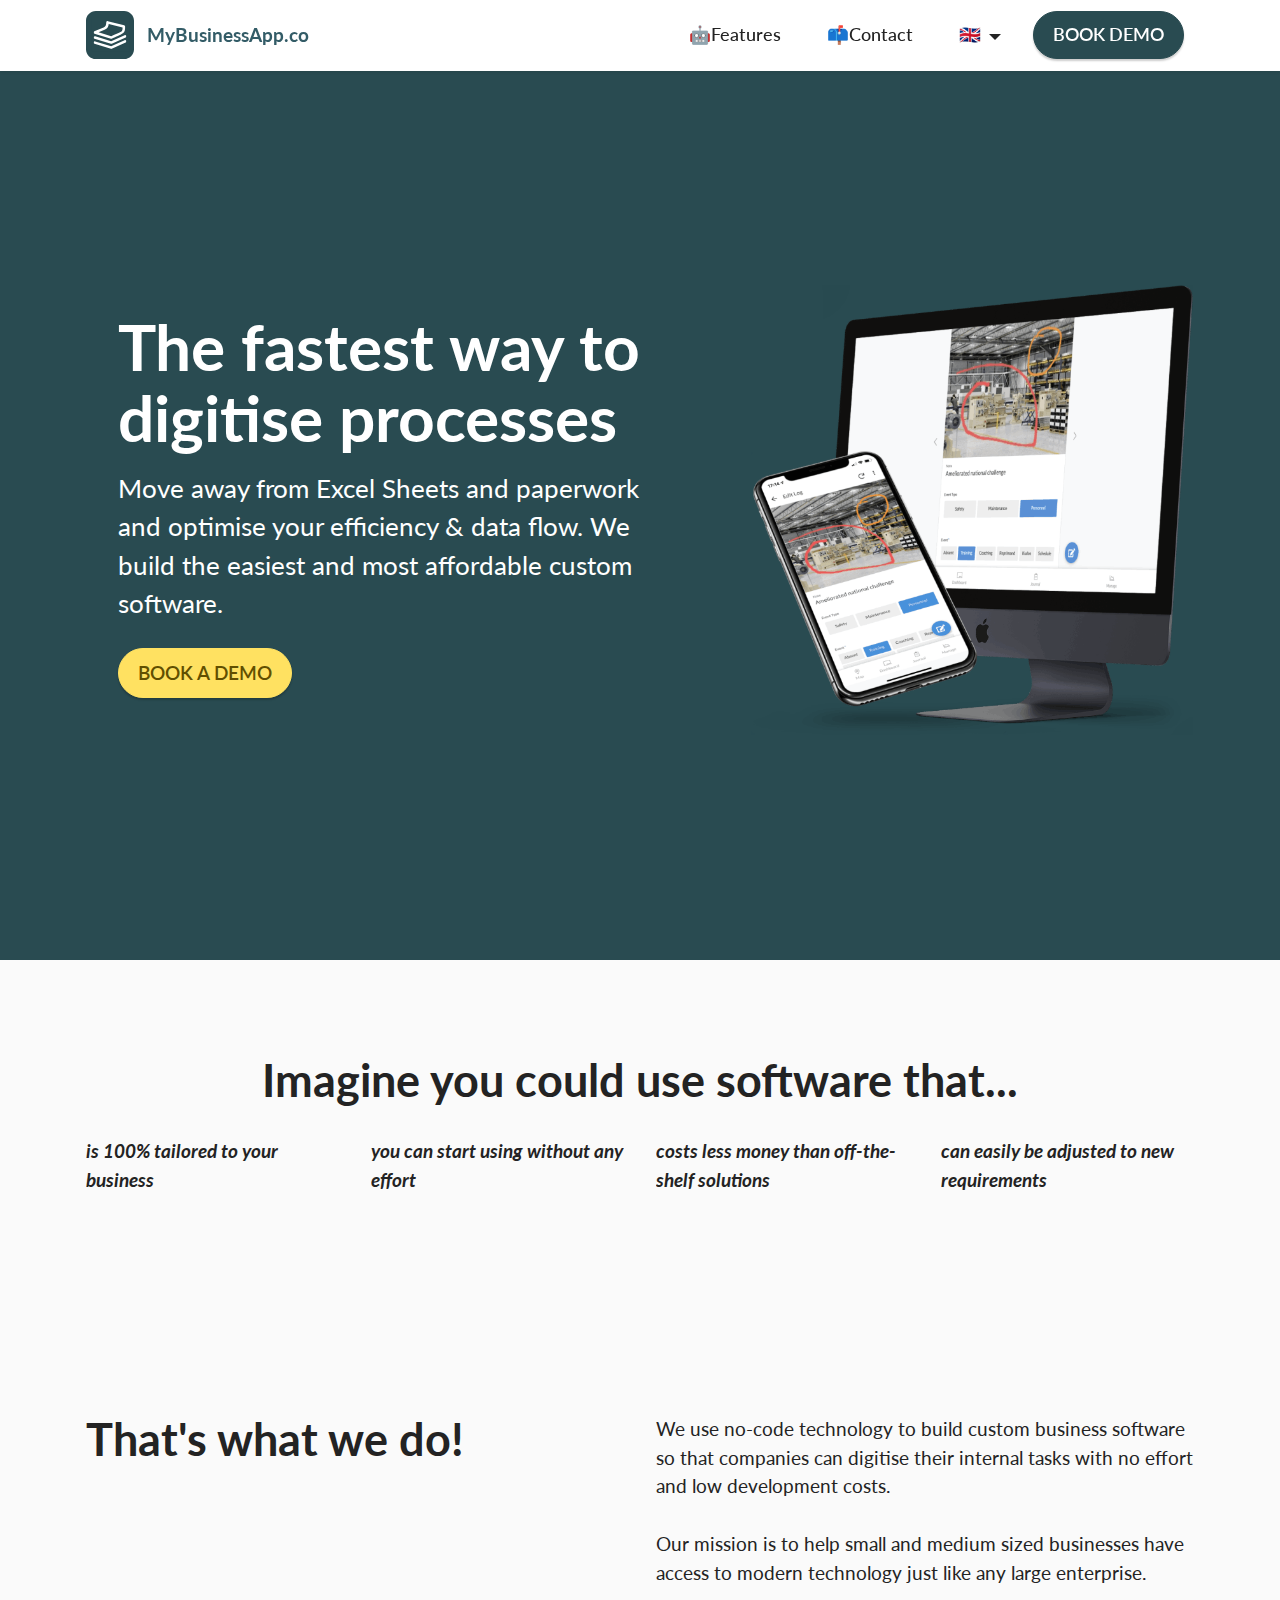
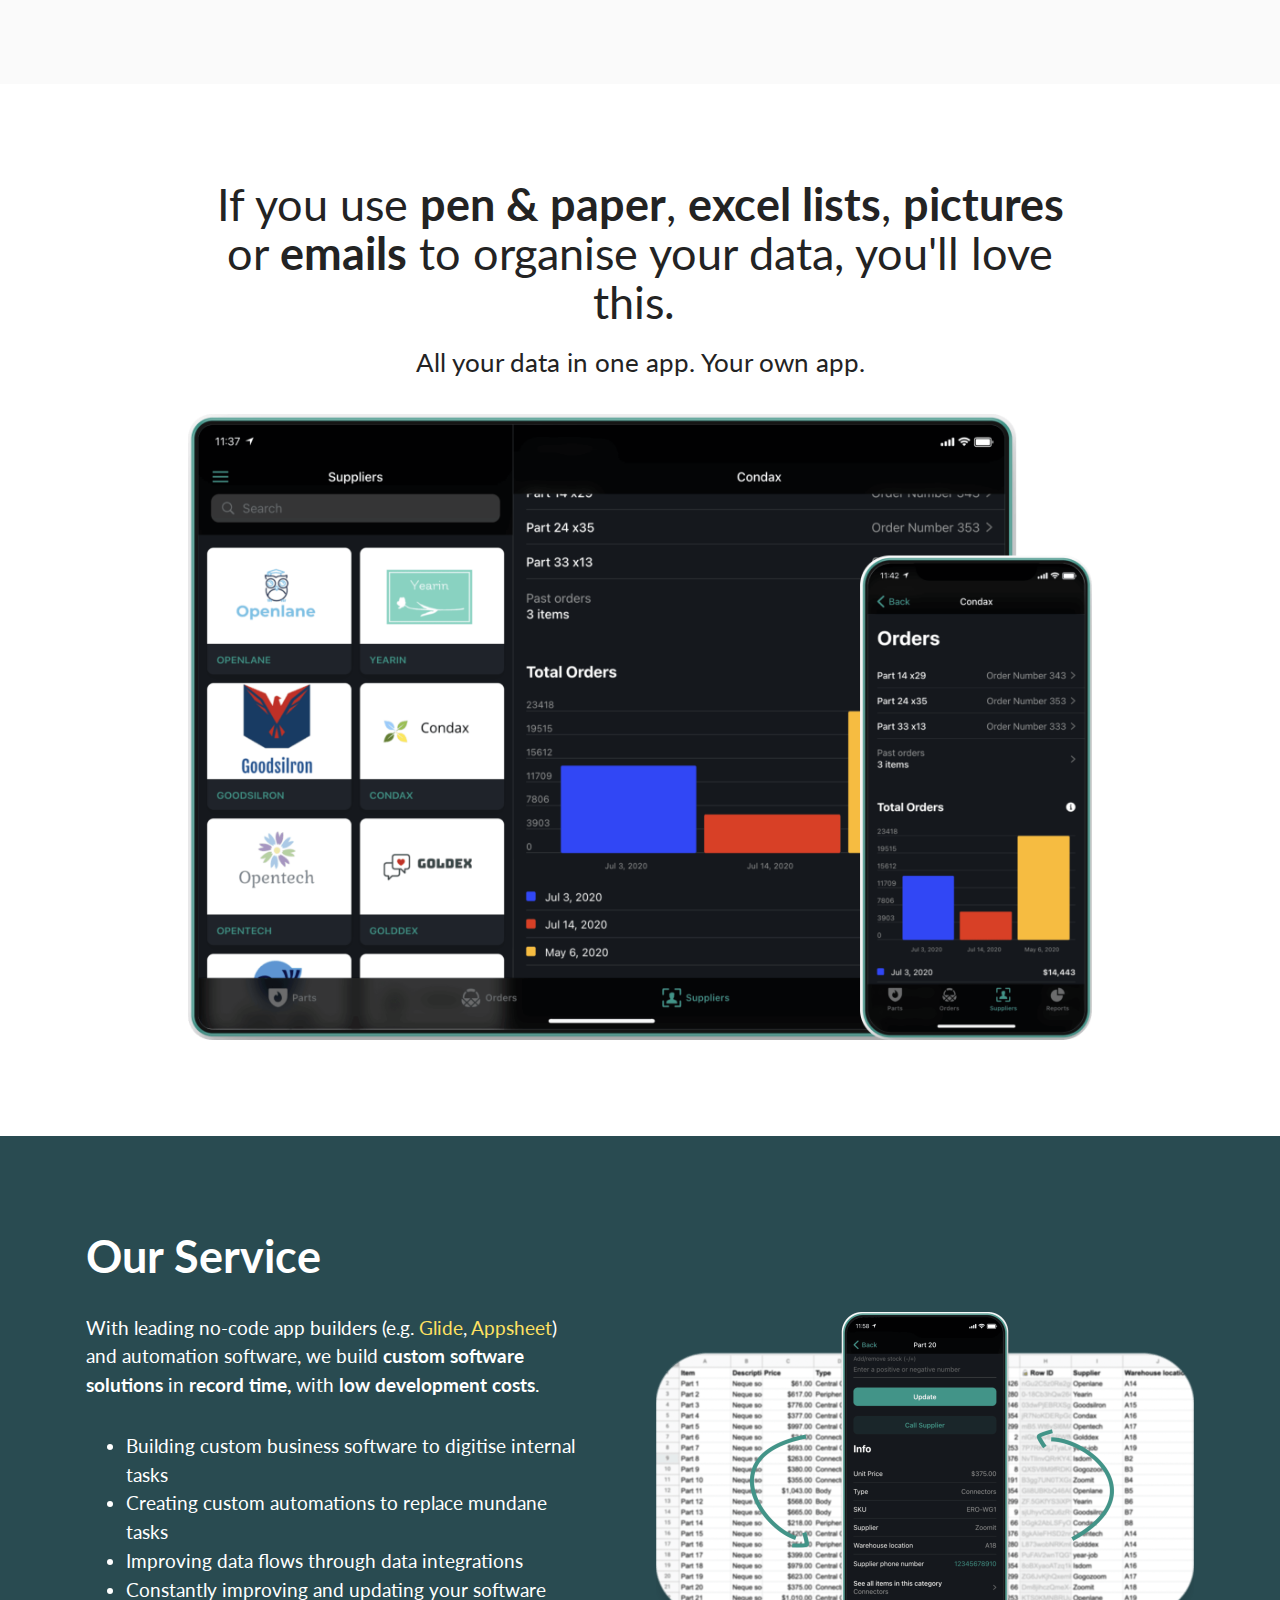
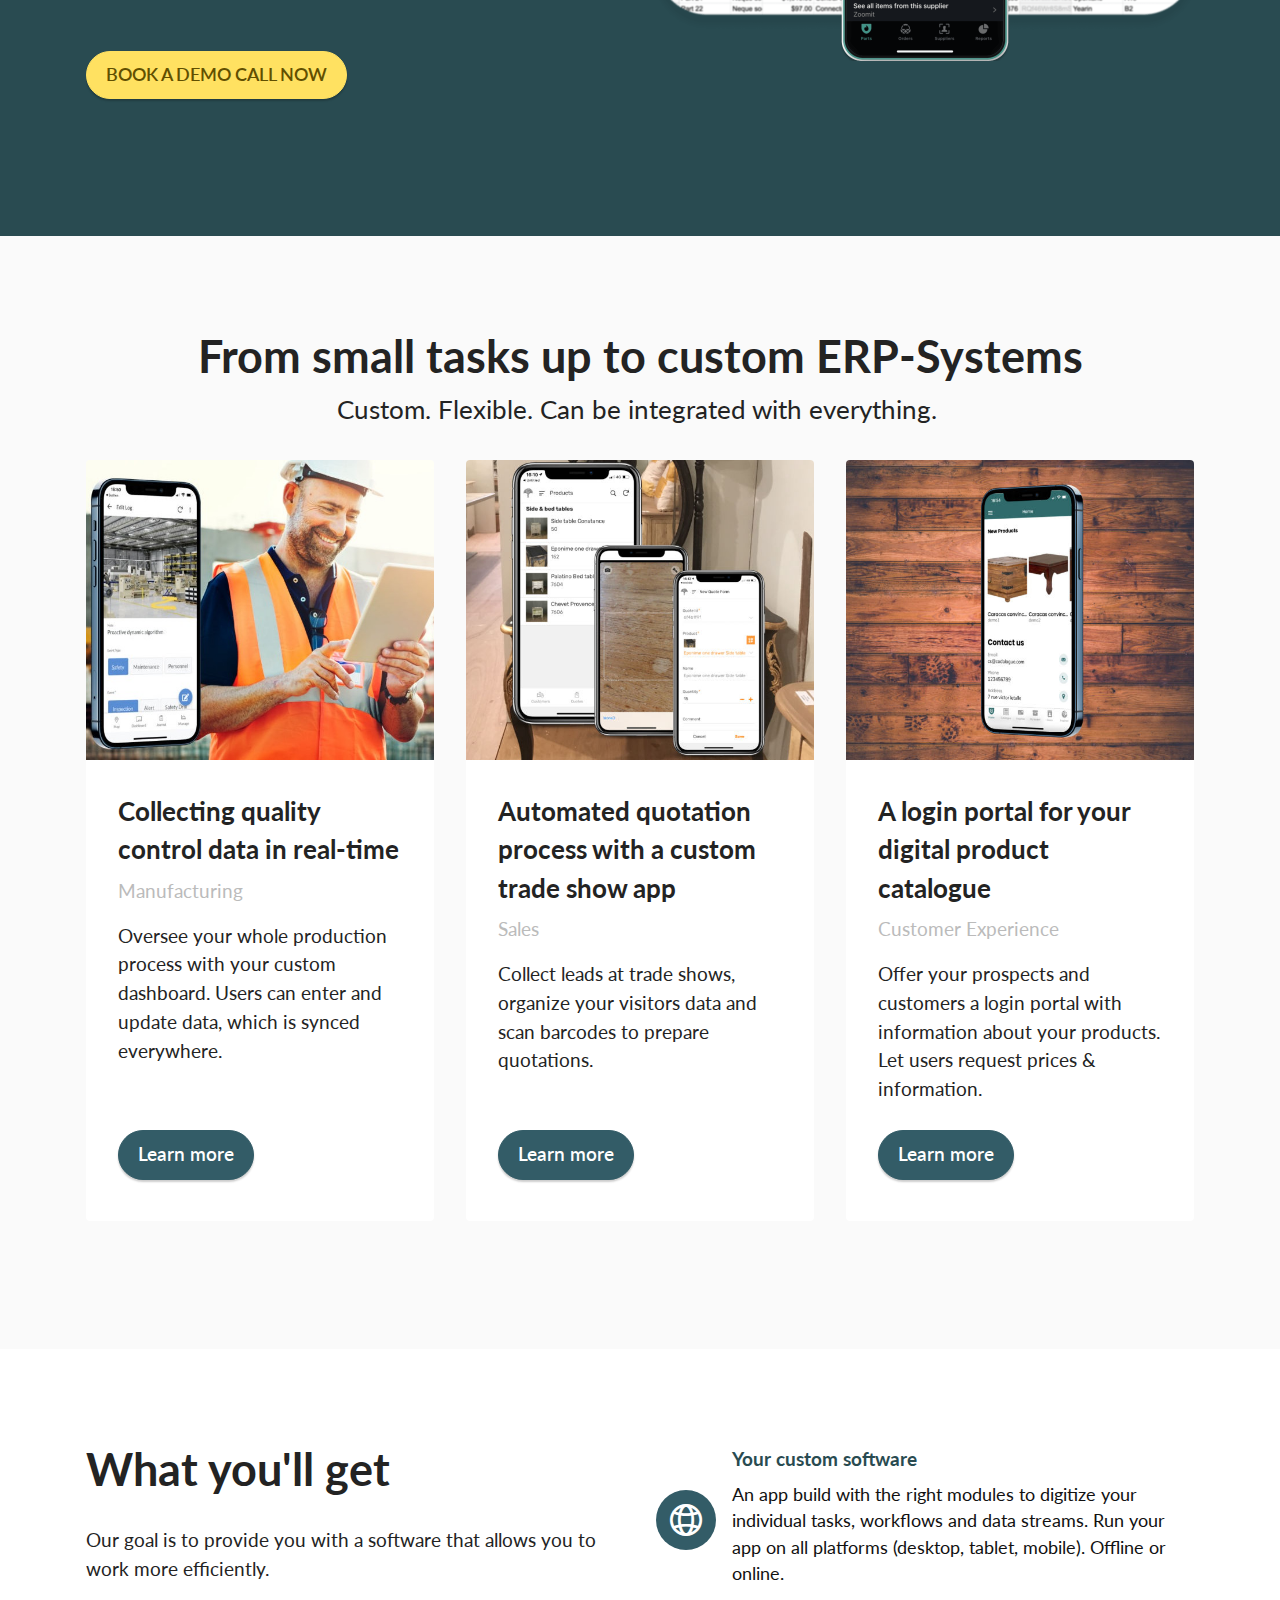
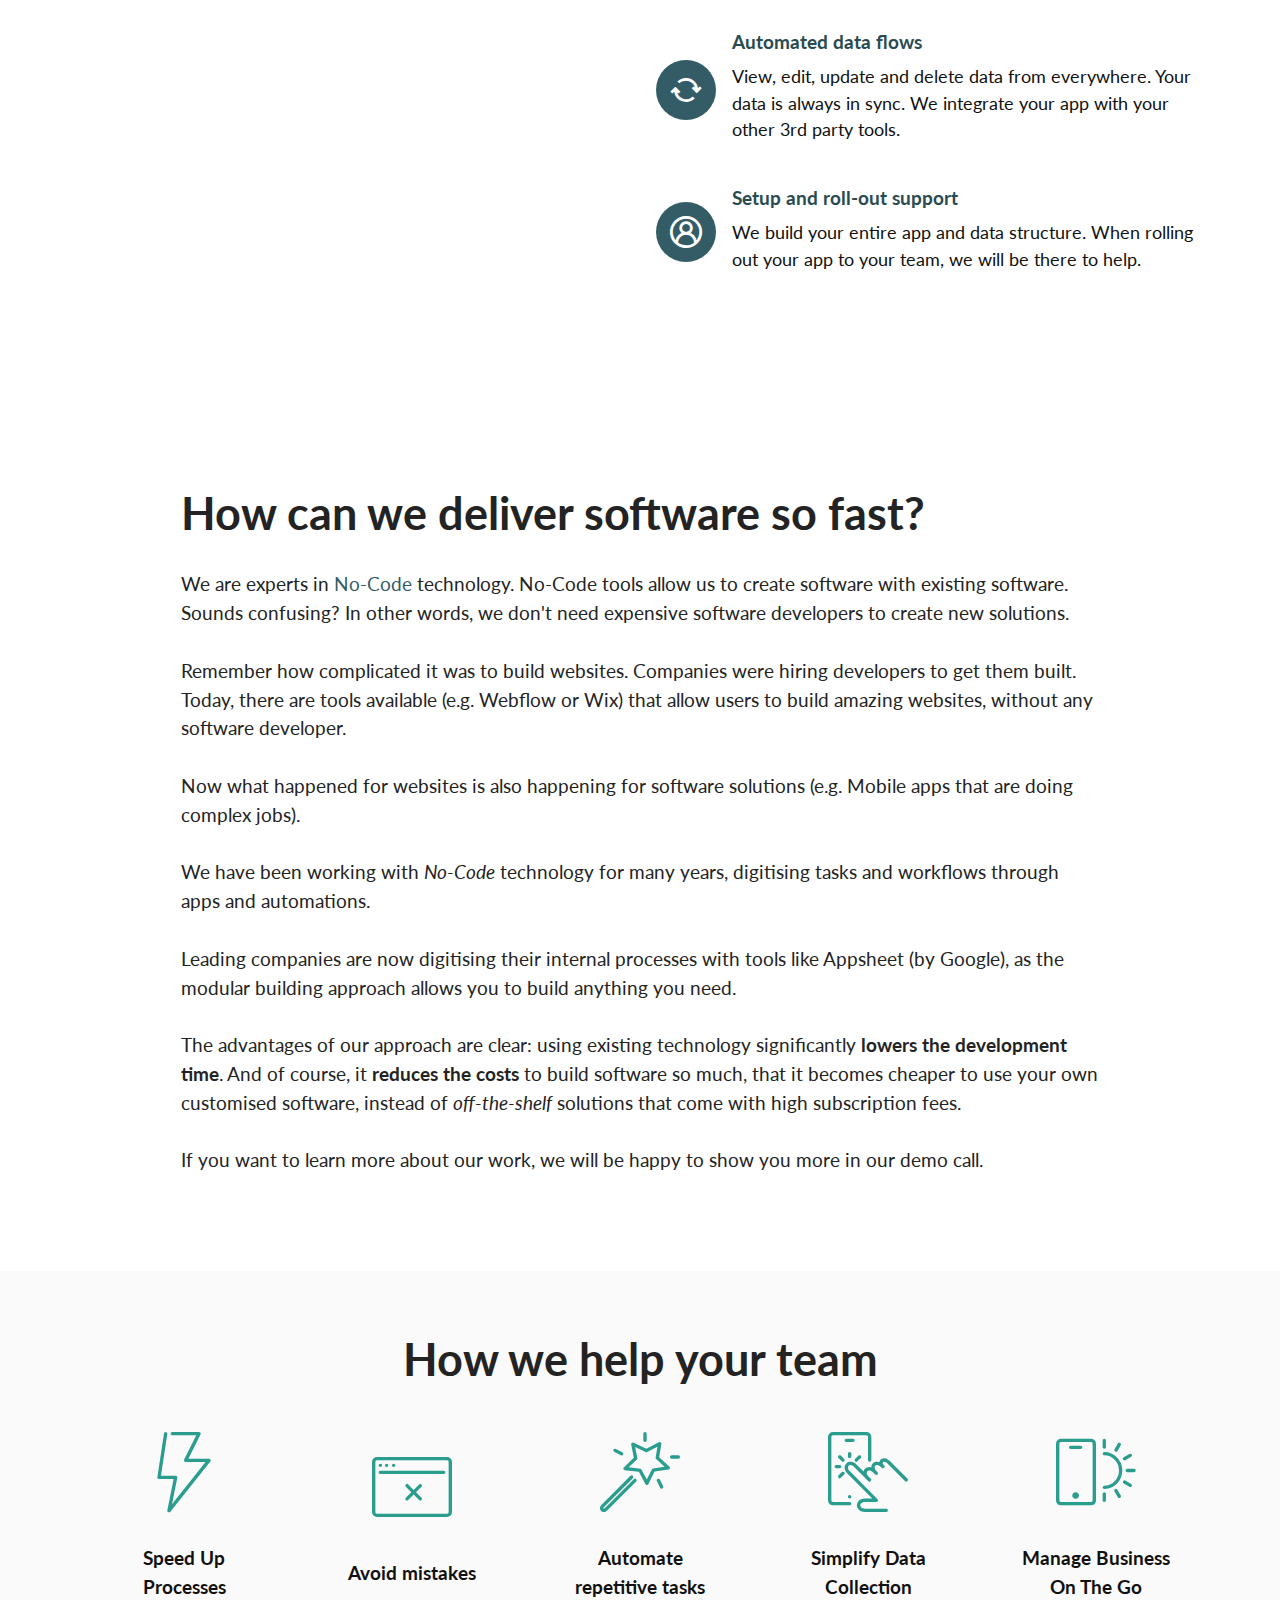
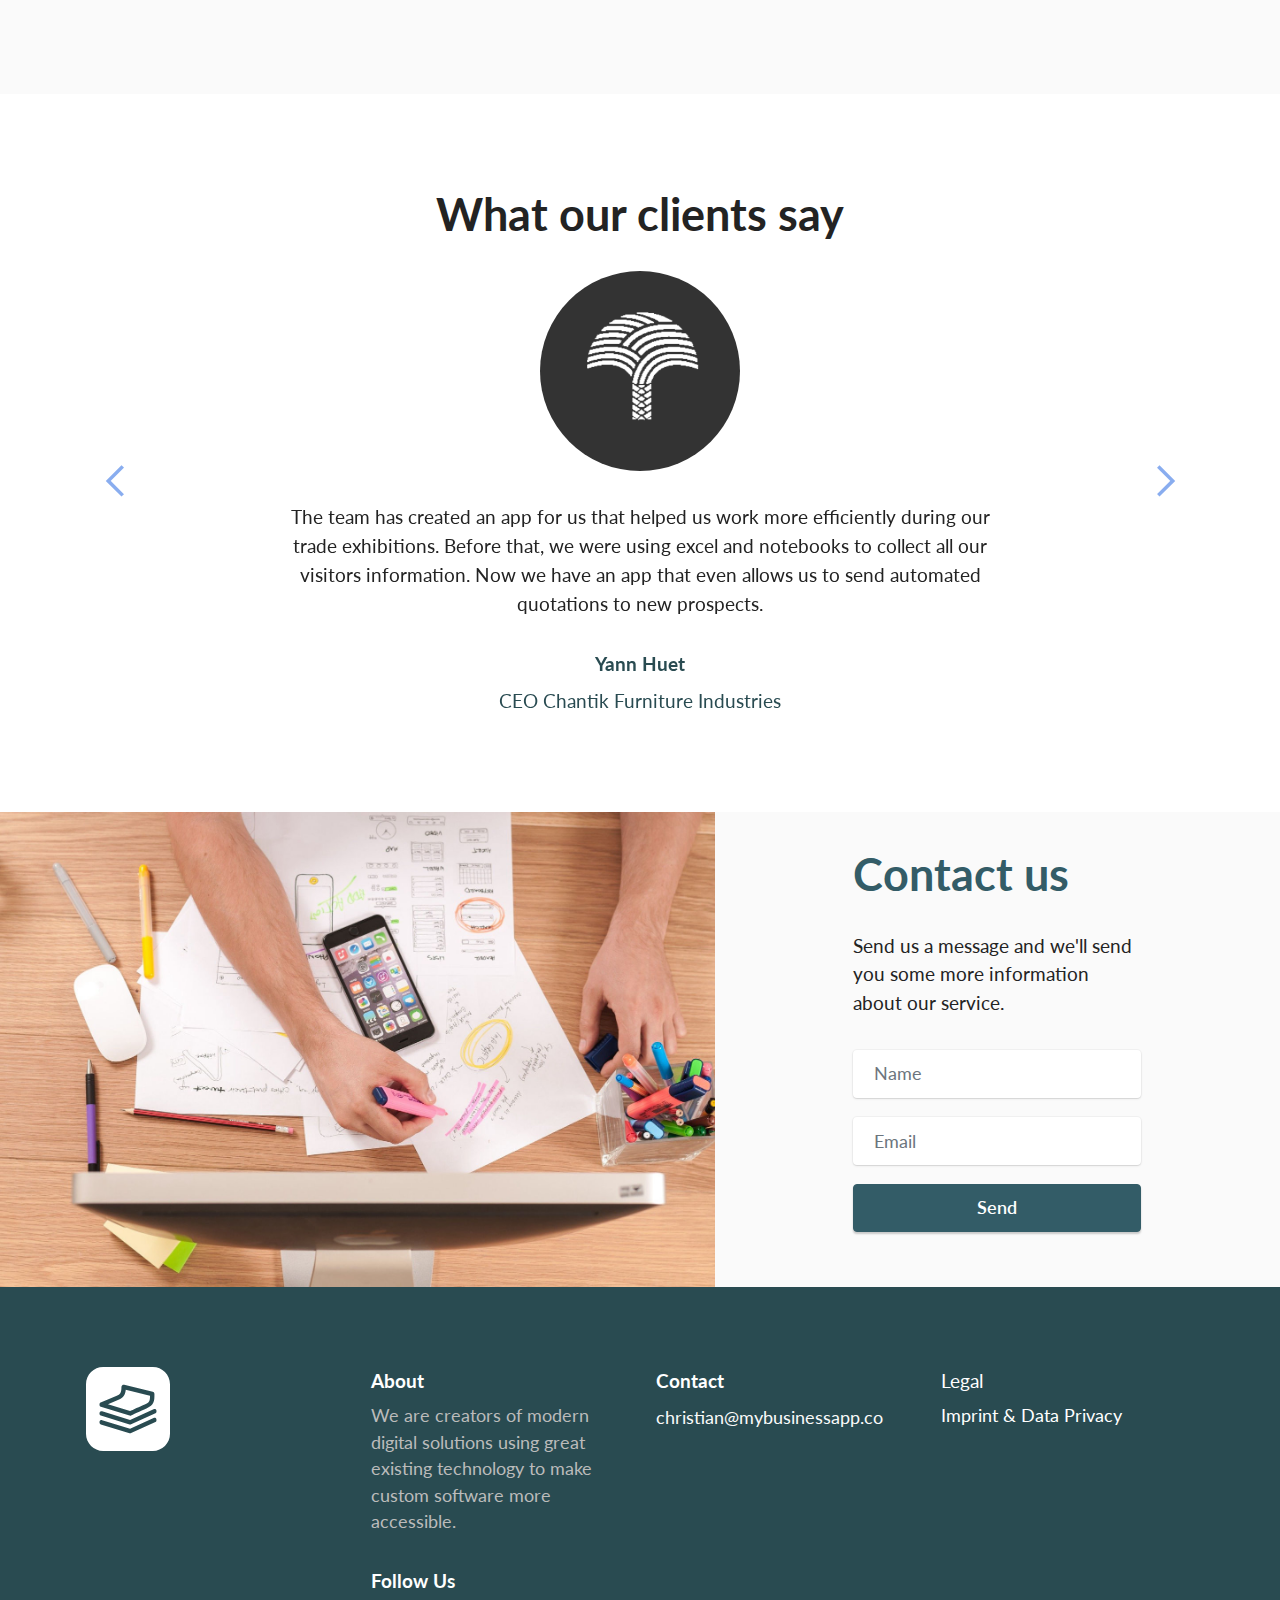
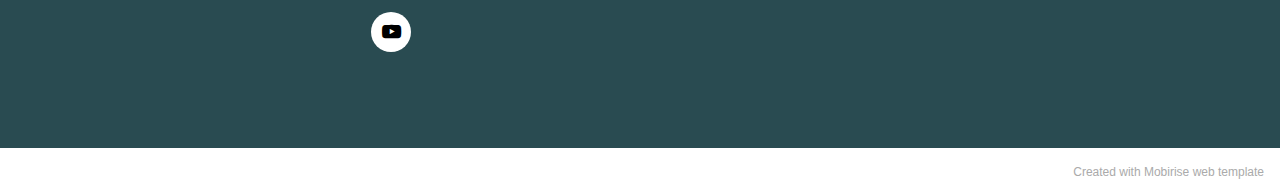
==== commit 013fa940: "reel" ====
--- a/index.html
+++ b/index.html
@@ -57,13 +57,12 @@
                 </div>
             </button>
             <div class="collapse navbar-collapse" id="navbarSupportedContent">
-                <ul class="navbar-nav nav-dropdown" data-app-modern-menu="true"><li class="nav-item"><a class="nav-link link text-black display-4" href="https://mobiri.se">
-                            Features</a></li>
-                    <li class="nav-item"><a class="nav-link link text-black text-primary display-4" href="index.html#form3-2a">Contact</a>
-                    </li><li class="nav-item dropdown"><a class="nav-link link text-black dropdown-toggle display-4" href="#" data-toggle="dropdown-submenu" aria-expanded="false">🇩🇪/🇬🇧</a><div class="dropdown-menu"><a class="text-black dropdown-item text-primary display-4" href="http://mybusinessaoo.co/de">🇩🇪 Deutsch</a><a class="text-black dropdown-item text-primary display-4" href="mybusinessapp.co/">🇬🇧 English</a></div></li></ul>
+                <ul class="navbar-nav nav-dropdown" data-app-modern-menu="true"><li class="nav-item"><a class="nav-link link text-black display-4" href="https://mobiri.se">🤖Features</a></li>
+                    <li class="nav-item"><a class="nav-link link text-black text-primary display-4" href="index.html#form3-2a">📫Contact</a>
+                    </li><li class="nav-item dropdown"><a class="nav-link link text-black dropdown-toggle display-4" href="#" data-toggle="dropdown-submenu" aria-expanded="false">🇬🇧</a><div class="dropdown-menu"><a class="text-black dropdown-item text-primary display-4" href="http://mybusinessaoo.co/de">🇩🇪 Deutsch</a><a class="text-black dropdown-item text-primary display-4" href="mybusinessapp.co/">🇬🇧 English</a></div></li></ul>
                 
                 <div class="navbar-buttons mbr-section-btn"><a class="btn btn-secondary display-4" href="https://calendly.com/christianseidel-cs/introduction" target="_blank">
-                        DEMO VEREINBAREN</a></div>
+                        BOOK DEMO</a></div>
             </div>
         </div>
     </nav>
@@ -197,7 +196,7 @@
                         <p class="mbr-text mbr-fonts-style mb-4 display-7">With leading no-code app builders (e.g.&nbsp;<a href="https://www.glideapps.com/" class="text-warning" target="_blank">Glide</a>, <a href="https://www.appsheet.com/" class="text-warning" target="_blank">Appsheet</a>) and automation software, we build <strong>custom software solutions</strong> in <strong>record time, </strong>with&nbsp;<strong>low development costs</strong>.</p>
                         <div class="mbr-text mbr-fonts-style counter-container display-7">
                             <ul>
-                                <li><span style="font-size: 1.2rem;">Building multi-platform apps (Web, Tablet, Mobile) to digitize internal tasks</span></li><li><span style="font-size: 1.2rem;">Creating custom automations to replace mundane tasks</span></li><li>Integrating your app's data with other software</li><li>Ongoing support for further adjustments</li><li>And much more - Let’s talk about your business</li>
+                                <li><span style="font-size: 1.2rem;">Building custom business software to digitise internal tasks</span></li><li><span style="font-size: 1.2rem;">Creating custom automations to replace mundane tasks</span></li><li><span style="font-size: 1.2rem;">Improving data flows through data integrations</span></li><li><span style="font-size: 1.2rem;">Constantly improving and updating your software</span><br></li>
                             </ul>
                         </div>
                         <div class="mbr-section-btn mb-4"><a class="btn btn-warning display-4" href="https://calendly.com/christianseidel-cs/introduction" target="_blank">BOOK A DEMO CALL NOW</a></div>
@@ -291,7 +290,7 @@
                     <div class="text-box">
                         <h4 class="icon-title mbr-black mbr-fonts-style display-7">
                             <strong>Your custom software</strong></h4>
-                        <h5 class="icon-text mbr-black mbr-fonts-style display-4">An app build with modules to digitize your individual tasks, workflows and data streams. Run your app on all platforms (desktop, tablet, mobile). Offline or online.</h5>
+                        <h5 class="icon-text mbr-black mbr-fonts-style display-4">An app build with the right modules to digitize your individual tasks, workflows and data streams. Run your app on all platforms (desktop, tablet, mobile). Offline or online.</h5>
                     </div>
                 </div>
                 <div class="item mbr-flex">
@@ -448,7 +447,7 @@
                 </div>
             </div>
             <div class="col-lg-3 offset-lg-1 mbr-form" data-form-type="formoid">
-                <form action="https://mobirise.eu/" method="POST" class="mbr-form form-with-styler" data-form-title="Form Name"><input type="hidden" name="email" data-form-email="true" value="KgjwapT8POgtD8pVtiHSyTJEqRXDlfN1j29CRvSf+Ck9lcuHdVcrrHyK31q85X94STy/GtRDIIt4PKb+59afkt0fUI7isgCZzJmnblis76ZYoJBr421Nf6itirqgDjtc">
+                <form action="https://mobirise.eu/" method="POST" class="mbr-form form-with-styler" data-form-title="Form Name"><input type="hidden" name="email" data-form-email="true" value="zHLv/PjadAIn9oSf1Nay0Hid20XAETvJI2CzBonITkZVLodtiz0X4/4q4jP6CYxCYLXlGRlSDFtbRRn4zwHfrUcFH8DgSQakcP1SZuv/sKILK9hCB8h0dt+O+6EANA4O">
                     <div class="">
                         <div hidden="hidden" data-form-alert="" class="alert alert-success col-12">Thanks for contacting us!</div>
                         <div hidden="hidden" data-form-alert-danger="" class="alert alert-danger col-12">Oops...! some
@@ -493,7 +492,7 @@
                 <h5 class="mbr-section-subtitle mbr-fonts-style mb-2 display-7">
                     <strong>About</strong>
                 </h5>
-                <p class="mbr-text mbr-fonts-style mb-4 display-4">We are creators of modern digital solutions using great existing technology to make custom software more accessible for SMBs.</p>
+                <p class="mbr-text mbr-fonts-style mb-4 display-4">We are creators of modern digital solutions using great existing technology to make custom software more accessible.</p>
                 <h5 class="mbr-section-subtitle mbr-fonts-style mb-3 display-7">
                     <strong>Follow Us</strong>
                 </h5>
@@ -517,12 +516,12 @@
             </div>
             <div class="col-12 col-md-6 col-lg-3">
                 <h5 class="mbr-section-subtitle mbr-fonts-style mb-2 display-7">Legal</h5>
-                <ul class="list mbr-fonts-style display-4">Imprint &amp; Data Privacy</ul>
+                <ul class="list mbr-fonts-style display-4"><a href="imprint.html" class="text-info">Imprint &amp; Data Privacy</a></ul>
             </div>
             
         </div>
     </div>
-</section><section style="background-color: #fff; font-family: -apple-system, BlinkMacSystemFont, 'Segoe UI', 'Roboto', 'Helvetica Neue', Arial, sans-serif; color:#aaa; font-size:12px; padding: 0; align-items: center; display: flex;"><a href="https://mobirise.site/z" style="flex: 1 1; height: 3rem; padding-left: 1rem;"></a><p style="flex: 0 0 auto; margin:0; padding-right:1rem;">Build your own website - <a href="https://mobirise.site/w" style="color:#aaa;">Try it</a></p></section><script src="assets/web/assets/jquery/jquery.min.js"></script>  <script src="assets/popper/popper.min.js"></script>  <script src="assets/tether/tether.min.js"></script>  <script src="assets/bootstrap/js/bootstrap.min.js"></script>  <script src="assets/web/assets/cookies-alert-plugin/cookies-alert-core.js"></script>  <script src="assets/web/assets/cookies-alert-plugin/cookies-alert-script.js"></script>  <script src="assets/smoothscroll/smooth-scroll.js"></script>  <script src="assets/dropdown/js/nav-dropdown.js"></script>  <script src="assets/dropdown/js/navbar-dropdown.js"></script>  <script src="assets/touchswipe/jquery.touch-swipe.min.js"></script>  <script src="assets/bootstrapcarouselswipe/bootstrap-carousel-swipe.js"></script>  <script src="assets/mbr-testimonials-slider/mbr-testimonials-slider.js"></script>  <script src="assets/formstyler/jquery.formstyler.js"></script>  <script src="assets/formstyler/jquery.formstyler.min.js"></script>  <script src="assets/datepicker/jquery.datetimepicker.full.js"></script>  <script src="assets/theme/js/script.js"></script>  <script src="assets/formoid/formoid.min.js"></script>  
+</section><section style="background-color: #fff; font-family: -apple-system, BlinkMacSystemFont, 'Segoe UI', 'Roboto', 'Helvetica Neue', Arial, sans-serif; color:#aaa; font-size:12px; padding: 0; align-items: center; display: flex;"><a href="https://mobirise.site/g" style="flex: 1 1; height: 3rem; padding-left: 1rem;"></a><p style="flex: 0 0 auto; margin:0; padding-right:1rem;">Created with Mobirise <a href="https://mobirise.site/u" style="color:#aaa;">web</a> template</p></section><script src="assets/web/assets/jquery/jquery.min.js"></script>  <script src="assets/popper/popper.min.js"></script>  <script src="assets/tether/tether.min.js"></script>  <script src="assets/bootstrap/js/bootstrap.min.js"></script>  <script src="assets/web/assets/cookies-alert-plugin/cookies-alert-core.js"></script>  <script src="assets/web/assets/cookies-alert-plugin/cookies-alert-script.js"></script>  <script src="assets/smoothscroll/smooth-scroll.js"></script>  <script src="assets/dropdown/js/nav-dropdown.js"></script>  <script src="assets/dropdown/js/navbar-dropdown.js"></script>  <script src="assets/touchswipe/jquery.touch-swipe.min.js"></script>  <script src="assets/bootstrapcarouselswipe/bootstrap-carousel-swipe.js"></script>  <script src="assets/mbr-testimonials-slider/mbr-testimonials-slider.js"></script>  <script src="assets/formstyler/jquery.formstyler.js"></script>  <script src="assets/formstyler/jquery.formstyler.min.js"></script>  <script src="assets/datepicker/jquery.datetimepicker.full.js"></script>  <script src="assets/theme/js/script.js"></script>  <script src="assets/formoid/formoid.min.js"></script>  
   
   
 <div id="cookie-dialog" style="display: none;"><div id="cookiesdirective"><div style="position: fixed; top: 0; right: 0; bottom: 0; left: 0; background-color: rgb(0, 0, 0); opacity: 0.8; z-index: 9999;"></div><div style="position: fixed; top: 0; right: 0; bottom: 0; left: 0; display: flex; align-items: center; z-index: 10000"><div class="cookie-wrapper" style="position: relative; width: 100%; max-width: 500px; margin-right: auto; margin-left: auto; padding: 1rem; text-align: center; border-radius: .3rem; box-shadow: 0 10px 40px 0 rgba(0,0,0,0.2); color:#424a4d; background:rgba(250, 250, 250, 0.99);"><div class="mbr-text"><p class="display-7">We use cookies to give you the best experience. Read our <a style='color: #424a4d; text-decoration: underline;' href='privacy.html'>cookie policy</a>.</p></div><div class="mbr-section-btn"><a style="margin:0;;" class="btn btn-sm btn-primary display-7" id="impliedsubmit">Agree</a></div></div></div></div></div>
--- a/assets/mobirise/css/mbr-additional.css
+++ b/assets/mobirise/css/mbr-additional.css
@@ -1892,762 +1892,3 @@
     margin-top: 0 !important;
   }
 }
-.cid-sr5xgJ1MS3 {
-  z-index: 1000;
-  width: 100%;
-  position: relative;
-  min-height: 60px;
-}
-.cid-sr5xgJ1MS3 nav.navbar {
-  position: fixed;
-}
-.cid-sr5xgJ1MS3 .dropdown-item:before {
-  font-family: Moririse2 !important;
-  content: "\e966";
-  display: inline-block;
-  width: 0;
-  position: absolute;
-  left: 1rem;
-  top: 0.5rem;
-  margin-right: 0.5rem;
-  line-height: 1;
-  font-size: inherit;
-  vertical-align: middle;
-  text-align: center;
-  overflow: hidden;
-  transform: scale(0, 1);
-  transition: all 0.25s ease-in-out;
-}
-.cid-sr5xgJ1MS3 .dropdown-menu {
-  padding: 0;
-  border-radius: 4px;
-  box-shadow: 0 1px 3px 0 rgba(0, 0, 0, 0.1);
-}
-.cid-sr5xgJ1MS3 .dropdown-item {
-  border-bottom: 1px solid #e6e6e6;
-}
-.cid-sr5xgJ1MS3 .dropdown-item:hover,
-.cid-sr5xgJ1MS3 .dropdown-item:focus {
-  background: #335c67 !important;
-  color: white !important;
-}
-.cid-sr5xgJ1MS3 .dropdown-item:first-child {
-  border-top-left-radius: 4px;
-  border-top-right-radius: 4px;
-}
-.cid-sr5xgJ1MS3 .dropdown-item:last-child {
-  border-bottom: none;
-  border-bottom-left-radius: 4px;
-  border-bottom-right-radius: 4px;
-}
-.cid-sr5xgJ1MS3 .nav-dropdown .link {
-  padding: 0 0.3em !important;
-  margin: 0.667em 1em !important;
-}
-.cid-sr5xgJ1MS3 .nav-dropdown .link.dropdown-toggle::after {
-  margin-left: 0.5rem;
-  margin-top: 0.2rem;
-}
-.cid-sr5xgJ1MS3 .nav-link {
-  position: relative;
-}
-.cid-sr5xgJ1MS3 .container {
-  display: flex;
-  margin: auto;
-}
-.cid-sr5xgJ1MS3 .iconfont-wrapper {
-  color: #000000 !important;
-  font-size: 1.5rem;
-  padding-right: 0.5rem;
-}
-.cid-sr5xgJ1MS3 .dropdown-menu,
-.cid-sr5xgJ1MS3 .navbar.opened {
-  background: #ffffff !important;
-}
-.cid-sr5xgJ1MS3 .nav-item:focus,
-.cid-sr5xgJ1MS3 .nav-link:focus {
-  outline: none;
-}
-.cid-sr5xgJ1MS3 .dropdown .dropdown-menu .dropdown-item {
-  width: auto;
-  transition: all 0.25s ease-in-out;
-}
-.cid-sr5xgJ1MS3 .dropdown .dropdown-menu .dropdown-item::after {
-  right: 0.5rem;
-}
-.cid-sr5xgJ1MS3 .dropdown .dropdown-menu .dropdown-item .mbr-iconfont {
-  margin-right: 0.5rem;
-  vertical-align: sub;
-}
-.cid-sr5xgJ1MS3 .dropdown .dropdown-menu .dropdown-item .mbr-iconfont:before {
-  display: inline-block;
-  transform: scale(1, 1);
-  transition: all 0.25s ease-in-out;
-}
-.cid-sr5xgJ1MS3 .collapsed .dropdown-menu .dropdown-item:before {
-  display: none;
-}
-.cid-sr5xgJ1MS3 .collapsed .dropdown .dropdown-menu .dropdown-item {
-  padding: 0.235em 1.5em 0.235em 1.5em !important;
-  transition: none;
-  margin: 0 !important;
-}
-.cid-sr5xgJ1MS3 .navbar {
-  min-height: 70px;
-  transition: all 0.3s;
-  border-bottom: 1px solid transparent;
-  box-shadow: 0 1px 3px 0 rgba(0, 0, 0, 0.1);
-  background: #ffffff;
-}
-.cid-sr5xgJ1MS3 .navbar.opened {
-  transition: all 0.3s;
-}
-.cid-sr5xgJ1MS3 .navbar .dropdown-item {
-  padding: 0.5rem 1.8rem;
-}
-.cid-sr5xgJ1MS3 .navbar .navbar-logo img {
-  width: auto;
-}
-.cid-sr5xgJ1MS3 .navbar .navbar-collapse {
-  justify-content: flex-end;
-  z-index: 1;
-}
-.cid-sr5xgJ1MS3 .navbar.collapsed {
-  justify-content: center;
-}
-.cid-sr5xgJ1MS3 .navbar.collapsed .nav-item .nav-link::before {
-  display: none;
-}
-.cid-sr5xgJ1MS3 .navbar.collapsed.opened .dropdown-menu {
-  top: 0;
-}
-@media (min-width: 992px) {
-  .cid-sr5xgJ1MS3 .navbar.collapsed.opened:not(.navbar-short) .navbar-collapse {
-    max-height: calc(98.5vh - 3rem);
-  }
-}
-.cid-sr5xgJ1MS3 .navbar.collapsed .dropdown-menu .dropdown-submenu {
-  left: 0 !important;
-}
-.cid-sr5xgJ1MS3 .navbar.collapsed .dropdown-menu .dropdown-item:after {
-  right: auto;
-}
-.cid-sr5xgJ1MS3 .navbar.collapsed .dropdown-menu .dropdown-toggle[data-toggle="dropdown-submenu"]:after {
-  margin-left: 0.5rem;
-  margin-top: 0.2rem;
-  border-top: 0.35em solid;
-  border-right: 0.35em solid transparent;
-  border-left: 0.35em solid transparent;
-  border-bottom: 0;
-  top: 41%;
-}
-.cid-sr5xgJ1MS3 .navbar.collapsed ul.navbar-nav li {
-  margin: auto;
-}
-.cid-sr5xgJ1MS3 .navbar.collapsed .dropdown-menu .dropdown-item {
-  padding: 0.25rem 1.5rem;
-  text-align: center;
-}
-.cid-sr5xgJ1MS3 .navbar.collapsed .icons-menu {
-  padding-left: 0;
-  padding-right: 0;
-  padding-top: 0.5rem;
-  padding-bottom: 0.5rem;
-}
-@media (max-width: 991px) {
-  .cid-sr5xgJ1MS3 .navbar .nav-item .nav-link::before {
-    display: none;
-  }
-  .cid-sr5xgJ1MS3 .navbar.opened .dropdown-menu {
-    top: 0;
-  }
-  .cid-sr5xgJ1MS3 .navbar .dropdown-menu .dropdown-submenu {
-    left: 0 !important;
-  }
-  .cid-sr5xgJ1MS3 .navbar .dropdown-menu .dropdown-item:after {
-    right: auto;
-  }
-  .cid-sr5xgJ1MS3 .navbar .dropdown-menu .dropdown-toggle[data-toggle="dropdown-submenu"]:after {
-    margin-left: 0.5rem;
-    margin-top: 0.2rem;
-    border-top: 0.35em solid;
-    border-right: 0.35em solid transparent;
-    border-left: 0.35em solid transparent;
-    border-bottom: 0;
-    top: 40%;
-  }
-  .cid-sr5xgJ1MS3 .navbar .navbar-logo img {
-    height: 3rem !important;
-  }
-  .cid-sr5xgJ1MS3 .navbar ul.navbar-nav li {
-    margin: auto;
-  }
-  .cid-sr5xgJ1MS3 .navbar .dropdown-menu .dropdown-item {
-    padding: 0.25rem 1.5rem !important;
-    text-align: center;
-  }
-  .cid-sr5xgJ1MS3 .navbar .navbar-brand {
-    flex-shrink: initial;
-    flex-basis: auto;
-    word-break: break-word;
-    padding-right: 2rem;
-  }
-  .cid-sr5xgJ1MS3 .navbar .navbar-toggler {
-    flex-basis: auto;
-  }
-  .cid-sr5xgJ1MS3 .navbar .icons-menu {
-    padding-left: 0;
-    padding-top: 0.5rem;
-    padding-bottom: 0.5rem;
-  }
-}
-.cid-sr5xgJ1MS3 .navbar.navbar-short {
-  min-height: 60px;
-}
-.cid-sr5xgJ1MS3 .navbar.navbar-short .navbar-logo img {
-  height: 2.5rem !important;
-}
-.cid-sr5xgJ1MS3 .navbar.navbar-short .navbar-brand {
-  min-height: 60px;
-  padding: 0;
-}
-.cid-sr5xgJ1MS3 .navbar-brand {
-  min-height: 70px;
-  flex-shrink: 0;
-  align-items: center;
-  margin-right: 0;
-  padding: 0;
-  transition: all 0.3s;
-  word-break: break-word;
-  z-index: 1;
-}
-.cid-sr5xgJ1MS3 .navbar-brand .navbar-caption {
-  line-height: inherit !important;
-}
-.cid-sr5xgJ1MS3 .navbar-brand .navbar-logo a {
-  outline: none;
-}
-.cid-sr5xgJ1MS3 .dropdown-item.active,
-.cid-sr5xgJ1MS3 .dropdown-item:active {
-  background-color: transparent;
-}
-.cid-sr5xgJ1MS3 .navbar-expand-lg .navbar-nav .nav-link {
-  padding: 0;
-}
-.cid-sr5xgJ1MS3 .nav-dropdown .link.dropdown-toggle {
-  margin-right: 1.667em;
-}
-.cid-sr5xgJ1MS3 .nav-dropdown .link.dropdown-toggle[aria-expanded="true"] {
-  margin-right: 0;
-  padding: 0.667em 1.667em;
-}
-.cid-sr5xgJ1MS3 .navbar.navbar-expand-lg .dropdown .dropdown-menu {
-  background: #ffffff;
-}
-.cid-sr5xgJ1MS3 .navbar.navbar-expand-lg .dropdown .dropdown-menu .dropdown-submenu {
-  margin: 0;
-  left: 100%;
-}
-.cid-sr5xgJ1MS3 .navbar .dropdown.open > .dropdown-menu {
-  display: block;
-}
-.cid-sr5xgJ1MS3 ul.navbar-nav {
-  flex-wrap: wrap;
-}
-.cid-sr5xgJ1MS3 .navbar-buttons {
-  text-align: center;
-  min-width: 170px;
-}
-.cid-sr5xgJ1MS3 button.navbar-toggler {
-  outline: none;
-  width: 31px;
-  height: 20px;
-  cursor: pointer;
-  transition: all 0.2s;
-  position: relative;
-  align-self: center;
-}
-.cid-sr5xgJ1MS3 button.navbar-toggler .hamburger span {
-  position: absolute;
-  right: 0;
-  width: 30px;
-  height: 2px;
-  border-right: 5px;
-  background-color: #000000;
-}
-.cid-sr5xgJ1MS3 button.navbar-toggler .hamburger span:nth-child(1) {
-  top: 0;
-  transition: all 0.2s;
-}
-.cid-sr5xgJ1MS3 button.navbar-toggler .hamburger span:nth-child(2) {
-  top: 8px;
-  transition: all 0.15s;
-}
-.cid-sr5xgJ1MS3 button.navbar-toggler .hamburger span:nth-child(3) {
-  top: 8px;
-  transition: all 0.15s;
-}
-.cid-sr5xgJ1MS3 button.navbar-toggler .hamburger span:nth-child(4) {
-  top: 16px;
-  transition: all 0.2s;
-}
-.cid-sr5xgJ1MS3 nav.opened .hamburger span:nth-child(1) {
-  top: 8px;
-  width: 0;
-  opacity: 0;
-  right: 50%;
-  transition: all 0.2s;
-}
-.cid-sr5xgJ1MS3 nav.opened .hamburger span:nth-child(2) {
-  transform: rotate(45deg);
-  transition: all 0.25s;
-}
-.cid-sr5xgJ1MS3 nav.opened .hamburger span:nth-child(3) {
-  transform: rotate(-45deg);
-  transition: all 0.25s;
-}
-.cid-sr5xgJ1MS3 nav.opened .hamburger span:nth-child(4) {
-  top: 8px;
-  width: 0;
-  opacity: 0;
-  right: 50%;
-  transition: all 0.2s;
-}
-.cid-sr5xgJ1MS3 .navbar-dropdown {
-  padding: 0 1rem;
-  position: fixed;
-}
-.cid-sr5xgJ1MS3 a.nav-link {
-  display: flex;
-  align-items: center;
-  justify-content: center;
-}
-.cid-sr5xgJ1MS3 .icons-menu {
-  flex-wrap: nowrap;
-  display: flex;
-  justify-content: center;
-  padding-left: 1rem;
-  padding-right: 1rem;
-  padding-top: 0.3rem;
-  text-align: center;
-}
-@media screen and (-ms-high-contrast: active), (-ms-high-contrast: none) {
-  .cid-sr5xgJ1MS3 .navbar {
-    height: 70px;
-  }
-  .cid-sr5xgJ1MS3 .navbar.opened {
-    height: auto;
-  }
-  .cid-sr5xgJ1MS3 .nav-item .nav-link:hover::before {
-    width: 175%;
-    max-width: calc(100% + 2rem);
-    left: -1rem;
-  }
-}
-.cid-sr5xgJvMA1 {
-  background-color: #294b51;
-}
-.cid-sr5xgJvMA1 .row {
-  flex-direction: row-reverse;
-}
-.cid-sr5xgJvMA1 .row {
-  align-items: center;
-}
-@media (max-width: 991px) {
-  .cid-sr5xgJvMA1 .image-wrapper {
-    padding: 1rem;
-  }
-}
-@media (min-width: 992px) {
-  .cid-sr5xgJvMA1 .text-wrapper {
-    padding: 0 2rem;
-  }
-}
-.cid-sr5xgJvMA1 .mbr-section-title {
-  text-align: left;
-  color: #ffffff;
-}
-.cid-sr5xgJvMA1 .mbr-text,
-.cid-sr5xgJvMA1 .mbr-section-btn {
-  text-align: left;
-  color: #ffffff;
-}
-.cid-sr5xgJLBgu {
-  padding-top: 6rem;
-  padding-bottom: 6rem;
-  background-color: #fafafa;
-}
-.cid-sr5xgJLBgu .mbr-section-title {
-  color: #232323;
-  text-align: center;
-}
-.cid-sr5xgK7ERc {
-  padding-top: 5rem;
-  padding-bottom: 5rem;
-  background-color: #fafafa;
-}
-.cid-sr5xgKgI5M {
-  padding-top: 6rem;
-  padding-bottom: 6rem;
-  background-color: #ffffff;
-}
-.cid-sr5xgKgI5M .image-wrap img {
-  width: 100%;
-}
-@media (min-width: 992px) {
-  .cid-sr5xgKgI5M .image-wrap img {
-    display: block;
-    margin: auto;
-    width: 100%;
-  }
-}
-.cid-sr5xgKxqK8 {
-  padding-top: 6rem;
-  padding-bottom: 6rem;
-  background-color: #294b51;
-}
-.cid-sr5xgKxqK8 .card-wrapper {
-  padding-right: 2rem;
-}
-@media (max-width: 992px) {
-  .cid-sr5xgKxqK8 .card {
-    margin-bottom: 2rem!important;
-  }
-  .cid-sr5xgKxqK8 .card-wrapper {
-    padding: 0 1rem;
-  }
-}
-@media (max-width: 767px) {
-  .cid-sr5xgKxqK8 .link-wrap {
-    align-items: center;
-  }
-}
-.cid-sr5xgKxqK8 .image-wrapper img {
-  width: 100%;
-  object-fit: cover;
-}
-.cid-sr5xgKxqK8 .card-title,
-.cid-sr5xgKxqK8 .card-box {
-  color: #ffffff;
-}
-.cid-sr5xgKN94H {
-  padding-top: 6rem;
-  padding-bottom: 6rem;
-  background-color: #fafafa;
-}
-.cid-sr5xgKN94H img,
-.cid-sr5xgKN94H .item-img {
-  width: 100%;
-  height: 100%;
-  height: 300px;
-  object-fit: cover;
-}
-.cid-sr5xgKN94H .item:focus,
-.cid-sr5xgKN94H span:focus {
-  outline: none;
-}
-.cid-sr5xgKN94H .item {
-  cursor: pointer;
-  margin-bottom: 2rem;
-}
-.cid-sr5xgKN94H .item-wrapper {
-  position: relative;
-  border-radius: 4px;
-  background: #ffffff;
-  height: 100%;
-  display: flex;
-  flex-flow: column nowrap;
-}
-@media (min-width: 992px) {
-  .cid-sr5xgKN94H .item-wrapper .item-content {
-    padding: 2rem 2rem 0;
-  }
-  .cid-sr5xgKN94H .item-wrapper .item-footer {
-    padding: 0 2rem 2rem;
-  }
-}
-@media (max-width: 991px) {
-  .cid-sr5xgKN94H .item-wrapper .item-content {
-    padding: 1rem 1rem 0;
-  }
-  .cid-sr5xgKN94H .item-wrapper .item-footer {
-    padding: 0 1rem 1rem;
-  }
-}
-.cid-sr5xgKN94H .mbr-section-btn {
-  margin-top: auto !important;
-}
-.cid-sr5xgKN94H .mbr-section-title {
-  color: #232323;
-}
-.cid-sr5xgKN94H .mbr-text,
-.cid-sr5xgKN94H .mbr-section-btn {
-  text-align: left;
-}
-.cid-sr5xgKN94H .item-title {
-  text-align: left;
-}
-.cid-sr5xgKN94H .item-subtitle {
-  text-align: left;
-  color: #bbbbbb;
-}
-.cid-sr5xgL6Pl2 {
-  padding-top: 6rem;
-  padding-bottom: 6rem;
-  background-color: #ffffff;
-}
-.cid-sr5xgL6Pl2 .item {
-  display: flex;
-  align-items: center;
-  margin-bottom: 2rem;
-}
-.cid-sr5xgL6Pl2 .icon-box {
-  background: #335c67;
-  width: 60px;
-  min-width: 60px;
-  height: 60px;
-  border-radius: 50%;
-  margin-right: 1rem;
-  display: flex;
-  justify-content: center;
-  align-items: center;
-}
-.cid-sr5xgL6Pl2 .mbr-iconfont {
-  font-size: 2rem;
-  color: #ffffff;
-}
-@media (max-width: 991px) {
-  .cid-sr5xgL6Pl2 .card {
-    margin-bottom: 2rem;
-  }
-  .cid-sr5xgL6Pl2 .card-wrapper {
-    margin-bottom: 2rem;
-  }
-}
-.cid-sr5xgL6Pl2 .card-title,
-.cid-sr5xgL6Pl2 .card-box {
-  text-align: left;
-  color: #232323;
-}
-.cid-sr5xgL6Pl2 .icon-title {
-  color: #294b51;
-}
-.cid-sr5xgLoXSh {
-  padding-top: 5rem;
-  padding-bottom: 5rem;
-  background-color: #ffffff;
-}
-.cid-sr5xgLoXSh .mbr-section-title {
-  color: #232323;
-}
-.cid-sr5xgLyUKv {
-  padding-top: 4rem;
-  padding-bottom: 4rem;
-  background-color: #fafafa;
-}
-.cid-sr5xgLyUKv .card-box {
-  z-index: 10;
-  position: relative;
-}
-@media (min-width: 1500px) {
-  .cid-sr5xgLyUKv .container {
-    max-width: 1400px;
-  }
-}
-.cid-sr5xgLyUKv .card {
-  margin: auto;
-}
-.cid-sr5xgLyUKv .mbr-iconfont {
-  display: block;
-  font-size: 5rem;
-  color: #6592e6;
-  margin-bottom: 2rem;
-}
-.cid-sr5xgLyUKv .card-wrapper {
-  display: flex;
-  justify-content: center;
-  align-items: center;
-}
-.cid-sr5xgLyUKv .row {
-  justify-content: center;
-}
-.cid-sr5xgLyUKv H3 {
-  color: #232323;
-}
-.cid-sr5xgLRwey {
-  padding-top: 6rem;
-  padding-bottom: 6rem;
-  background-color: #ffffff;
-}
-.cid-sr5xgLRwey .carousel-item {
-  justify-content: center;
-}
-.cid-sr5xgLRwey .carousel-item.active,
-.cid-sr5xgLRwey .carousel-item-next,
-.cid-sr5xgLRwey .carousel-item-prev {
-  display: flex;
-}
-.cid-sr5xgLRwey .carousel-controls a {
-  transition: opacity .5s;
-  font-size: 30px;
-  position: absolute;
-  top: 180px;
-  bottom: auto;
-  height: 60px;
-  width: 60px;
-  padding: 10px;
-  color: #155ce0;
-}
-.cid-sr5xgLRwey .carousel-controls a .mbr-iconfont {
-  font-weight: 800;
-}
-.cid-sr5xgLRwey .carousel-control-next span {
-  padding-left: 5px;
-}
-.cid-sr5xgLRwey .carousel-control-prev span {
-  padding-right: 5px;
-}
-.cid-sr5xgLRwey .user_image {
-  width: 200px;
-  height: 200px;
-  margin-bottom: 1.6rem;
-  overflow: hidden;
-  border-radius: 50%;
-  margin: 0 auto 2rem auto;
-}
-.cid-sr5xgLRwey .user_image img {
-  width: 100%;
-  min-width: 100%;
-  min-height: 100%;
-}
-@media (max-width: 230px) {
-  .cid-sr5xgLRwey .user_image {
-    width: 100%;
-    height: auto;
-  }
-}
-.cid-sr5xgLRwey H3 {
-  color: #232323;
-}
-.cid-sr5xgLRwey .user_text {
-  color: #232323;
-}
-.cid-sr5xgLRwey .user_name {
-  color: #294b51;
-}
-.cid-sr5xgLRwey .user_desk {
-  color: #294b51;
-}
-.cid-sr5xgMkdpy {
-  padding-top: 0rem;
-  padding-bottom: 0rem;
-  background-color: #fafafa;
-}
-.cid-sr5xgMkdpy .container-fluid {
-  padding-left: 0;
-}
-.cid-sr5xgMkdpy .mbr-text,
-.cid-sr5xgMkdpy .mbr-section-btn {
-  color: #232323;
-}
-@media (max-width: 991px) {
-  .cid-sr5xgMkdpy .mbr-text,
-  .cid-sr5xgMkdpy .mbr-section-btn {
-    text-align: center;
-  }
-}
-@media (max-width: 991px) {
-  .cid-sr5xgMkdpy .mbr-text,
-  .cid-sr5xgMkdpy .mbr-section-title {
-    text-align: center;
-  }
-}
-.cid-sr5xgMkdpy a.btn {
-  height: 100%;
-  margin: 0;
-}
-.cid-sr5xgMkdpy .mbr-section-btn {
-  display: flex;
-  margin-bottom: 1rem;
-  width: 100%;
-}
-.cid-sr5xgMkdpy .mbr-section-btn .btn {
-  width: 100%;
-}
-@media (max-width: 991px) {
-  .cid-sr5xgMkdpy .image-wrapper {
-    margin-bottom: 2rem;
-  }
-}
-.cid-sr5xgMkdpy .justify-content-center {
-  align-items: center;
-}
-.cid-sr5xgMkdpy .mbr-section-title {
-  color: #335c67;
-}
-.cid-sr5xgMBeHf {
-  padding-top: 5rem;
-  padding-bottom: 5rem;
-  background-color: #294b51;
-}
-.cid-sr5xgMBeHf .media-wrap {
-  padding: 0;
-}
-@media (max-width: 991px) {
-  .cid-sr5xgMBeHf .media-wrap {
-    margin-bottom: 1rem;
-  }
-}
-@media (max-width: 767px) {
-  .cid-sr5xgMBeHf .row {
-    text-align: center;
-  }
-  .cid-sr5xgMBeHf .row > div {
-    margin: auto;
-  }
-  .cid-sr5xgMBeHf .social-row {
-    justify-content: center;
-  }
-}
-.cid-sr5xgMBeHf .social-row {
-  display: flex;
-  flex-wrap: wrap;
-}
-.cid-sr5xgMBeHf .list {
-  list-style: none;
-  padding-left: 0;
-  color: #bbbbbb;
-}
-@media (max-width: 991px) {
-  .cid-sr5xgMBeHf .list {
-    margin-bottom: 2rem;
-  }
-}
-@media (min-width: 992px) {
-  .cid-sr5xgMBeHf .list {
-    margin-bottom: 0rem;
-  }
-}
-.cid-sr5xgMBeHf .mbr-text {
-  color: #bbbbbb;
-}
-.cid-sr5xgMBeHf .soc-item {
-  display: flex;
-  align-items: center;
-  justify-content: center;
-  border-radius: 50%;
-  background-color: white;
-  margin-right: 0.5rem;
-  margin-bottom: 1rem;
-  padding: 0.5rem;
-  height: 2.5rem;
-  width: 2.5rem;
-}
-.cid-sr5xgMBeHf .mbr-iconfont {
-  color: black;
-}
-@media (max-width: 991px) {
-  .cid-sr5xgMBeHf div > *:last-child {
-    margin-top: 0 !important;
-  }
-}
--- a/assets/mobirise/css/mbr-additional.css
+++ b/assets/mobirise/css/mbr-additional.css
@@ -1892,762 +1892,3 @@
     margin-top: 0 !important;
   }
 }
-.cid-sr5xgJ1MS3 {
-  z-index: 1000;
-  width: 100%;
-  position: relative;
-  min-height: 60px;
-}
-.cid-sr5xgJ1MS3 nav.navbar {
-  position: fixed;
-}
-.cid-sr5xgJ1MS3 .dropdown-item:before {
-  font-family: Moririse2 !important;
-  content: "\e966";
-  display: inline-block;
-  width: 0;
-  position: absolute;
-  left: 1rem;
-  top: 0.5rem;
-  margin-right: 0.5rem;
-  line-height: 1;
-  font-size: inherit;
-  vertical-align: middle;
-  text-align: center;
-  overflow: hidden;
-  transform: scale(0, 1);
-  transition: all 0.25s ease-in-out;
-}
-.cid-sr5xgJ1MS3 .dropdown-menu {
-  padding: 0;
-  border-radius: 4px;
-  box-shadow: 0 1px 3px 0 rgba(0, 0, 0, 0.1);
-}
-.cid-sr5xgJ1MS3 .dropdown-item {
-  border-bottom: 1px solid #e6e6e6;
-}
-.cid-sr5xgJ1MS3 .dropdown-item:hover,
-.cid-sr5xgJ1MS3 .dropdown-item:focus {
-  background: #335c67 !important;
-  color: white !important;
-}
-.cid-sr5xgJ1MS3 .dropdown-item:first-child {
-  border-top-left-radius: 4px;
-  border-top-right-radius: 4px;
-}
-.cid-sr5xgJ1MS3 .dropdown-item:last-child {
-  border-bottom: none;
-  border-bottom-left-radius: 4px;
-  border-bottom-right-radius: 4px;
-}
-.cid-sr5xgJ1MS3 .nav-dropdown .link {
-  padding: 0 0.3em !important;
-  margin: 0.667em 1em !important;
-}
-.cid-sr5xgJ1MS3 .nav-dropdown .link.dropdown-toggle::after {
-  margin-left: 0.5rem;
-  margin-top: 0.2rem;
-}
-.cid-sr5xgJ1MS3 .nav-link {
-  position: relative;
-}
-.cid-sr5xgJ1MS3 .container {
-  display: flex;
-  margin: auto;
-}
-.cid-sr5xgJ1MS3 .iconfont-wrapper {
-  color: #000000 !important;
-  font-size: 1.5rem;
-  padding-right: 0.5rem;
-}
-.cid-sr5xgJ1MS3 .dropdown-menu,
-.cid-sr5xgJ1MS3 .navbar.opened {
-  background: #ffffff !important;
-}
-.cid-sr5xgJ1MS3 .nav-item:focus,
-.cid-sr5xgJ1MS3 .nav-link:focus {
-  outline: none;
-}
-.cid-sr5xgJ1MS3 .dropdown .dropdown-menu .dropdown-item {
-  width: auto;
-  transition: all 0.25s ease-in-out;
-}
-.cid-sr5xgJ1MS3 .dropdown .dropdown-menu .dropdown-item::after {
-  right: 0.5rem;
-}
-.cid-sr5xgJ1MS3 .dropdown .dropdown-menu .dropdown-item .mbr-iconfont {
-  margin-right: 0.5rem;
-  vertical-align: sub;
-}
-.cid-sr5xgJ1MS3 .dropdown .dropdown-menu .dropdown-item .mbr-iconfont:before {
-  display: inline-block;
-  transform: scale(1, 1);
-  transition: all 0.25s ease-in-out;
-}
-.cid-sr5xgJ1MS3 .collapsed .dropdown-menu .dropdown-item:before {
-  display: none;
-}
-.cid-sr5xgJ1MS3 .collapsed .dropdown .dropdown-menu .dropdown-item {
-  padding: 0.235em 1.5em 0.235em 1.5em !important;
-  transition: none;
-  margin: 0 !important;
-}
-.cid-sr5xgJ1MS3 .navbar {
-  min-height: 70px;
-  transition: all 0.3s;
-  border-bottom: 1px solid transparent;
-  box-shadow: 0 1px 3px 0 rgba(0, 0, 0, 0.1);
-  background: #ffffff;
-}
-.cid-sr5xgJ1MS3 .navbar.opened {
-  transition: all 0.3s;
-}
-.cid-sr5xgJ1MS3 .navbar .dropdown-item {
-  padding: 0.5rem 1.8rem;
-}
-.cid-sr5xgJ1MS3 .navbar .navbar-logo img {
-  width: auto;
-}
-.cid-sr5xgJ1MS3 .navbar .navbar-collapse {
-  justify-content: flex-end;
-  z-index: 1;
-}
-.cid-sr5xgJ1MS3 .navbar.collapsed {
-  justify-content: center;
-}
-.cid-sr5xgJ1MS3 .navbar.collapsed .nav-item .nav-link::before {
-  display: none;
-}
-.cid-sr5xgJ1MS3 .navbar.collapsed.opened .dropdown-menu {
-  top: 0;
-}
-@media (min-width: 992px) {
-  .cid-sr5xgJ1MS3 .navbar.collapsed.opened:not(.navbar-short) .navbar-collapse {
-    max-height: calc(98.5vh - 3rem);
-  }
-}
-.cid-sr5xgJ1MS3 .navbar.collapsed .dropdown-menu .dropdown-submenu {
-  left: 0 !important;
-}
-.cid-sr5xgJ1MS3 .navbar.collapsed .dropdown-menu .dropdown-item:after {
-  right: auto;
-}
-.cid-sr5xgJ1MS3 .navbar.collapsed .dropdown-menu .dropdown-toggle[data-toggle="dropdown-submenu"]:after {
-  margin-left: 0.5rem;
-  margin-top: 0.2rem;
-  border-top: 0.35em solid;
-  border-right: 0.35em solid transparent;
-  border-left: 0.35em solid transparent;
-  border-bottom: 0;
-  top: 41%;
-}
-.cid-sr5xgJ1MS3 .navbar.collapsed ul.navbar-nav li {
-  margin: auto;
-}
-.cid-sr5xgJ1MS3 .navbar.collapsed .dropdown-menu .dropdown-item {
-  padding: 0.25rem 1.5rem;
-  text-align: center;
-}
-.cid-sr5xgJ1MS3 .navbar.collapsed .icons-menu {
-  padding-left: 0;
-  padding-right: 0;
-  padding-top: 0.5rem;
-  padding-bottom: 0.5rem;
-}
-@media (max-width: 991px) {
-  .cid-sr5xgJ1MS3 .navbar .nav-item .nav-link::before {
-    display: none;
-  }
-  .cid-sr5xgJ1MS3 .navbar.opened .dropdown-menu {
-    top: 0;
-  }
-  .cid-sr5xgJ1MS3 .navbar .dropdown-menu .dropdown-submenu {
-    left: 0 !important;
-  }
-  .cid-sr5xgJ1MS3 .navbar .dropdown-menu .dropdown-item:after {
-    right: auto;
-  }
-  .cid-sr5xgJ1MS3 .navbar .dropdown-menu .dropdown-toggle[data-toggle="dropdown-submenu"]:after {
-    margin-left: 0.5rem;
-    margin-top: 0.2rem;
-    border-top: 0.35em solid;
-    border-right: 0.35em solid transparent;
-    border-left: 0.35em solid transparent;
-    border-bottom: 0;
-    top: 40%;
-  }
-  .cid-sr5xgJ1MS3 .navbar .navbar-logo img {
-    height: 3rem !important;
-  }
-  .cid-sr5xgJ1MS3 .navbar ul.navbar-nav li {
-    margin: auto;
-  }
-  .cid-sr5xgJ1MS3 .navbar .dropdown-menu .dropdown-item {
-    padding: 0.25rem 1.5rem !important;
-    text-align: center;
-  }
-  .cid-sr5xgJ1MS3 .navbar .navbar-brand {
-    flex-shrink: initial;
-    flex-basis: auto;
-    word-break: break-word;
-    padding-right: 2rem;
-  }
-  .cid-sr5xgJ1MS3 .navbar .navbar-toggler {
-    flex-basis: auto;
-  }
-  .cid-sr5xgJ1MS3 .navbar .icons-menu {
-    padding-left: 0;
-    padding-top: 0.5rem;
-    padding-bottom: 0.5rem;
-  }
-}
-.cid-sr5xgJ1MS3 .navbar.navbar-short {
-  min-height: 60px;
-}
-.cid-sr5xgJ1MS3 .navbar.navbar-short .navbar-logo img {
-  height: 2.5rem !important;
-}
-.cid-sr5xgJ1MS3 .navbar.navbar-short .navbar-brand {
-  min-height: 60px;
-  padding: 0;
-}
-.cid-sr5xgJ1MS3 .navbar-brand {
-  min-height: 70px;
-  flex-shrink: 0;
-  align-items: center;
-  margin-right: 0;
-  padding: 0;
-  transition: all 0.3s;
-  word-break: break-word;
-  z-index: 1;
-}
-.cid-sr5xgJ1MS3 .navbar-brand .navbar-caption {
-  line-height: inherit !important;
-}
-.cid-sr5xgJ1MS3 .navbar-brand .navbar-logo a {
-  outline: none;
-}
-.cid-sr5xgJ1MS3 .dropdown-item.active,
-.cid-sr5xgJ1MS3 .dropdown-item:active {
-  background-color: transparent;
-}
-.cid-sr5xgJ1MS3 .navbar-expand-lg .navbar-nav .nav-link {
-  padding: 0;
-}
-.cid-sr5xgJ1MS3 .nav-dropdown .link.dropdown-toggle {
-  margin-right: 1.667em;
-}
-.cid-sr5xgJ1MS3 .nav-dropdown .link.dropdown-toggle[aria-expanded="true"] {
-  margin-right: 0;
-  padding: 0.667em 1.667em;
-}
-.cid-sr5xgJ1MS3 .navbar.navbar-expand-lg .dropdown .dropdown-menu {
-  background: #ffffff;
-}
-.cid-sr5xgJ1MS3 .navbar.navbar-expand-lg .dropdown .dropdown-menu .dropdown-submenu {
-  margin: 0;
-  left: 100%;
-}
-.cid-sr5xgJ1MS3 .navbar .dropdown.open > .dropdown-menu {
-  display: block;
-}
-.cid-sr5xgJ1MS3 ul.navbar-nav {
-  flex-wrap: wrap;
-}
-.cid-sr5xgJ1MS3 .navbar-buttons {
-  text-align: center;
-  min-width: 170px;
-}
-.cid-sr5xgJ1MS3 button.navbar-toggler {
-  outline: none;
-  width: 31px;
-  height: 20px;
-  cursor: pointer;
-  transition: all 0.2s;
-  position: relative;
-  align-self: center;
-}
-.cid-sr5xgJ1MS3 button.navbar-toggler .hamburger span {
-  position: absolute;
-  right: 0;
-  width: 30px;
-  height: 2px;
-  border-right: 5px;
-  background-color: #000000;
-}
-.cid-sr5xgJ1MS3 button.navbar-toggler .hamburger span:nth-child(1) {
-  top: 0;
-  transition: all 0.2s;
-}
-.cid-sr5xgJ1MS3 button.navbar-toggler .hamburger span:nth-child(2) {
-  top: 8px;
-  transition: all 0.15s;
-}
-.cid-sr5xgJ1MS3 button.navbar-toggler .hamburger span:nth-child(3) {
-  top: 8px;
-  transition: all 0.15s;
-}
-.cid-sr5xgJ1MS3 button.navbar-toggler .hamburger span:nth-child(4) {
-  top: 16px;
-  transition: all 0.2s;
-}
-.cid-sr5xgJ1MS3 nav.opened .hamburger span:nth-child(1) {
-  top: 8px;
-  width: 0;
-  opacity: 0;
-  right: 50%;
-  transition: all 0.2s;
-}
-.cid-sr5xgJ1MS3 nav.opened .hamburger span:nth-child(2) {
-  transform: rotate(45deg);
-  transition: all 0.25s;
-}
-.cid-sr5xgJ1MS3 nav.opened .hamburger span:nth-child(3) {
-  transform: rotate(-45deg);
-  transition: all 0.25s;
-}
-.cid-sr5xgJ1MS3 nav.opened .hamburger span:nth-child(4) {
-  top: 8px;
-  width: 0;
-  opacity: 0;
-  right: 50%;
-  transition: all 0.2s;
-}
-.cid-sr5xgJ1MS3 .navbar-dropdown {
-  padding: 0 1rem;
-  position: fixed;
-}
-.cid-sr5xgJ1MS3 a.nav-link {
-  display: flex;
-  align-items: center;
-  justify-content: center;
-}
-.cid-sr5xgJ1MS3 .icons-menu {
-  flex-wrap: nowrap;
-  display: flex;
-  justify-content: center;
-  padding-left: 1rem;
-  padding-right: 1rem;
-  padding-top: 0.3rem;
-  text-align: center;
-}
-@media screen and (-ms-high-contrast: active), (-ms-high-contrast: none) {
-  .cid-sr5xgJ1MS3 .navbar {
-    height: 70px;
-  }
-  .cid-sr5xgJ1MS3 .navbar.opened {
-    height: auto;
-  }
-  .cid-sr5xgJ1MS3 .nav-item .nav-link:hover::before {
-    width: 175%;
-    max-width: calc(100% + 2rem);
-    left: -1rem;
-  }
-}
-.cid-sr5xgJvMA1 {
-  background-color: #294b51;
-}
-.cid-sr5xgJvMA1 .row {
-  flex-direction: row-reverse;
-}
-.cid-sr5xgJvMA1 .row {
-  align-items: center;
-}
-@media (max-width: 991px) {
-  .cid-sr5xgJvMA1 .image-wrapper {
-    padding: 1rem;
-  }
-}
-@media (min-width: 992px) {
-  .cid-sr5xgJvMA1 .text-wrapper {
-    padding: 0 2rem;
-  }
-}
-.cid-sr5xgJvMA1 .mbr-section-title {
-  text-align: left;
-  color: #ffffff;
-}
-.cid-sr5xgJvMA1 .mbr-text,
-.cid-sr5xgJvMA1 .mbr-section-btn {
-  text-align: left;
-  color: #ffffff;
-}
-.cid-sr5xgJLBgu {
-  padding-top: 6rem;
-  padding-bottom: 6rem;
-  background-color: #fafafa;
-}
-.cid-sr5xgJLBgu .mbr-section-title {
-  color: #232323;
-  text-align: center;
-}
-.cid-sr5xgK7ERc {
-  padding-top: 5rem;
-  padding-bottom: 5rem;
-  background-color: #fafafa;
-}
-.cid-sr5xgKgI5M {
-  padding-top: 6rem;
-  padding-bottom: 6rem;
-  background-color: #ffffff;
-}
-.cid-sr5xgKgI5M .image-wrap img {
-  width: 100%;
-}
-@media (min-width: 992px) {
-  .cid-sr5xgKgI5M .image-wrap img {
-    display: block;
-    margin: auto;
-    width: 100%;
-  }
-}
-.cid-sr5xgKxqK8 {
-  padding-top: 6rem;
-  padding-bottom: 6rem;
-  background-color: #294b51;
-}
-.cid-sr5xgKxqK8 .card-wrapper {
-  padding-right: 2rem;
-}
-@media (max-width: 992px) {
-  .cid-sr5xgKxqK8 .card {
-    margin-bottom: 2rem!important;
-  }
-  .cid-sr5xgKxqK8 .card-wrapper {
-    padding: 0 1rem;
-  }
-}
-@media (max-width: 767px) {
-  .cid-sr5xgKxqK8 .link-wrap {
-    align-items: center;
-  }
-}
-.cid-sr5xgKxqK8 .image-wrapper img {
-  width: 100%;
-  object-fit: cover;
-}
-.cid-sr5xgKxqK8 .card-title,
-.cid-sr5xgKxqK8 .card-box {
-  color: #ffffff;
-}
-.cid-sr5xgKN94H {
-  padding-top: 6rem;
-  padding-bottom: 6rem;
-  background-color: #fafafa;
-}
-.cid-sr5xgKN94H img,
-.cid-sr5xgKN94H .item-img {
-  width: 100%;
-  height: 100%;
-  height: 300px;
-  object-fit: cover;
-}
-.cid-sr5xgKN94H .item:focus,
-.cid-sr5xgKN94H span:focus {
-  outline: none;
-}
-.cid-sr5xgKN94H .item {
-  cursor: pointer;
-  margin-bottom: 2rem;
-}
-.cid-sr5xgKN94H .item-wrapper {
-  position: relative;
-  border-radius: 4px;
-  background: #ffffff;
-  height: 100%;
-  display: flex;
-  flex-flow: column nowrap;
-}
-@media (min-width: 992px) {
-  .cid-sr5xgKN94H .item-wrapper .item-content {
-    padding: 2rem 2rem 0;
-  }
-  .cid-sr5xgKN94H .item-wrapper .item-footer {
-    padding: 0 2rem 2rem;
-  }
-}
-@media (max-width: 991px) {
-  .cid-sr5xgKN94H .item-wrapper .item-content {
-    padding: 1rem 1rem 0;
-  }
-  .cid-sr5xgKN94H .item-wrapper .item-footer {
-    padding: 0 1rem 1rem;
-  }
-}
-.cid-sr5xgKN94H .mbr-section-btn {
-  margin-top: auto !important;
-}
-.cid-sr5xgKN94H .mbr-section-title {
-  color: #232323;
-}
-.cid-sr5xgKN94H .mbr-text,
-.cid-sr5xgKN94H .mbr-section-btn {
-  text-align: left;
-}
-.cid-sr5xgKN94H .item-title {
-  text-align: left;
-}
-.cid-sr5xgKN94H .item-subtitle {
-  text-align: left;
-  color: #bbbbbb;
-}
-.cid-sr5xgL6Pl2 {
-  padding-top: 6rem;
-  padding-bottom: 6rem;
-  background-color: #ffffff;
-}
-.cid-sr5xgL6Pl2 .item {
-  display: flex;
-  align-items: center;
-  margin-bottom: 2rem;
-}
-.cid-sr5xgL6Pl2 .icon-box {
-  background: #335c67;
-  width: 60px;
-  min-width: 60px;
-  height: 60px;
-  border-radius: 50%;
-  margin-right: 1rem;
-  display: flex;
-  justify-content: center;
-  align-items: center;
-}
-.cid-sr5xgL6Pl2 .mbr-iconfont {
-  font-size: 2rem;
-  color: #ffffff;
-}
-@media (max-width: 991px) {
-  .cid-sr5xgL6Pl2 .card {
-    margin-bottom: 2rem;
-  }
-  .cid-sr5xgL6Pl2 .card-wrapper {
-    margin-bottom: 2rem;
-  }
-}
-.cid-sr5xgL6Pl2 .card-title,
-.cid-sr5xgL6Pl2 .card-box {
-  text-align: left;
-  color: #232323;
-}
-.cid-sr5xgL6Pl2 .icon-title {
-  color: #294b51;
-}
-.cid-sr5xgLoXSh {
-  padding-top: 5rem;
-  padding-bottom: 5rem;
-  background-color: #ffffff;
-}
-.cid-sr5xgLoXSh .mbr-section-title {
-  color: #232323;
-}
-.cid-sr5xgLyUKv {
-  padding-top: 4rem;
-  padding-bottom: 4rem;
-  background-color: #fafafa;
-}
-.cid-sr5xgLyUKv .card-box {
-  z-index: 10;
-  position: relative;
-}
-@media (min-width: 1500px) {
-  .cid-sr5xgLyUKv .container {
-    max-width: 1400px;
-  }
-}
-.cid-sr5xgLyUKv .card {
-  margin: auto;
-}
-.cid-sr5xgLyUKv .mbr-iconfont {
-  display: block;
-  font-size: 5rem;
-  color: #6592e6;
-  margin-bottom: 2rem;
-}
-.cid-sr5xgLyUKv .card-wrapper {
-  display: flex;
-  justify-content: center;
-  align-items: center;
-}
-.cid-sr5xgLyUKv .row {
-  justify-content: center;
-}
-.cid-sr5xgLyUKv H3 {
-  color: #232323;
-}
-.cid-sr5xgLRwey {
-  padding-top: 6rem;
-  padding-bottom: 6rem;
-  background-color: #ffffff;
-}
-.cid-sr5xgLRwey .carousel-item {
-  justify-content: center;
-}
-.cid-sr5xgLRwey .carousel-item.active,
-.cid-sr5xgLRwey .carousel-item-next,
-.cid-sr5xgLRwey .carousel-item-prev {
-  display: flex;
-}
-.cid-sr5xgLRwey .carousel-controls a {
-  transition: opacity .5s;
-  font-size: 30px;
-  position: absolute;
-  top: 180px;
-  bottom: auto;
-  height: 60px;
-  width: 60px;
-  padding: 10px;
-  color: #155ce0;
-}
-.cid-sr5xgLRwey .carousel-controls a .mbr-iconfont {
-  font-weight: 800;
-}
-.cid-sr5xgLRwey .carousel-control-next span {
-  padding-left: 5px;
-}
-.cid-sr5xgLRwey .carousel-control-prev span {
-  padding-right: 5px;
-}
-.cid-sr5xgLRwey .user_image {
-  width: 200px;
-  height: 200px;
-  margin-bottom: 1.6rem;
-  overflow: hidden;
-  border-radius: 50%;
-  margin: 0 auto 2rem auto;
-}
-.cid-sr5xgLRwey .user_image img {
-  width: 100%;
-  min-width: 100%;
-  min-height: 100%;
-}
-@media (max-width: 230px) {
-  .cid-sr5xgLRwey .user_image {
-    width: 100%;
-    height: auto;
-  }
-}
-.cid-sr5xgLRwey H3 {
-  color: #232323;
-}
-.cid-sr5xgLRwey .user_text {
-  color: #232323;
-}
-.cid-sr5xgLRwey .user_name {
-  color: #294b51;
-}
-.cid-sr5xgLRwey .user_desk {
-  color: #294b51;
-}
-.cid-sr5xgMkdpy {
-  padding-top: 0rem;
-  padding-bottom: 0rem;
-  background-color: #fafafa;
-}
-.cid-sr5xgMkdpy .container-fluid {
-  padding-left: 0;
-}
-.cid-sr5xgMkdpy .mbr-text,
-.cid-sr5xgMkdpy .mbr-section-btn {
-  color: #232323;
-}
-@media (max-width: 991px) {
-  .cid-sr5xgMkdpy .mbr-text,
-  .cid-sr5xgMkdpy .mbr-section-btn {
-    text-align: center;
-  }
-}
-@media (max-width: 991px) {
-  .cid-sr5xgMkdpy .mbr-text,
-  .cid-sr5xgMkdpy .mbr-section-title {
-    text-align: center;
-  }
-}
-.cid-sr5xgMkdpy a.btn {
-  height: 100%;
-  margin: 0;
-}
-.cid-sr5xgMkdpy .mbr-section-btn {
-  display: flex;
-  margin-bottom: 1rem;
-  width: 100%;
-}
-.cid-sr5xgMkdpy .mbr-section-btn .btn {
-  width: 100%;
-}
-@media (max-width: 991px) {
-  .cid-sr5xgMkdpy .image-wrapper {
-    margin-bottom: 2rem;
-  }
-}
-.cid-sr5xgMkdpy .justify-content-center {
-  align-items: center;
-}
-.cid-sr5xgMkdpy .mbr-section-title {
-  color: #335c67;
-}
-.cid-sr5xgMBeHf {
-  padding-top: 5rem;
-  padding-bottom: 5rem;
-  background-color: #294b51;
-}
-.cid-sr5xgMBeHf .media-wrap {
-  padding: 0;
-}
-@media (max-width: 991px) {
-  .cid-sr5xgMBeHf .media-wrap {
-    margin-bottom: 1rem;
-  }
-}
-@media (max-width: 767px) {
-  .cid-sr5xgMBeHf .row {
-    text-align: center;
-  }
-  .cid-sr5xgMBeHf .row > div {
-    margin: auto;
-  }
-  .cid-sr5xgMBeHf .social-row {
-    justify-content: center;
-  }
-}
-.cid-sr5xgMBeHf .social-row {
-  display: flex;
-  flex-wrap: wrap;
-}
-.cid-sr5xgMBeHf .list {
-  list-style: none;
-  padding-left: 0;
-  color: #bbbbbb;
-}
-@media (max-width: 991px) {
-  .cid-sr5xgMBeHf .list {
-    margin-bottom: 2rem;
-  }
-}
-@media (min-width: 992px) {
-  .cid-sr5xgMBeHf .list {
-    margin-bottom: 0rem;
-  }
-}
-.cid-sr5xgMBeHf .mbr-text {
-  color: #bbbbbb;
-}
-.cid-sr5xgMBeHf .soc-item {
-  display: flex;
-  align-items: center;
-  justify-content: center;
-  border-radius: 50%;
-  background-color: white;
-  margin-right: 0.5rem;
-  margin-bottom: 1rem;
-  padding: 0.5rem;
-  height: 2.5rem;
-  width: 2.5rem;
-}
-.cid-sr5xgMBeHf .mbr-iconfont {
-  color: black;
-}
-@media (max-width: 991px) {
-  .cid-sr5xgMBeHf div > *:last-child {
-    margin-top: 0 !important;
-  }
-}
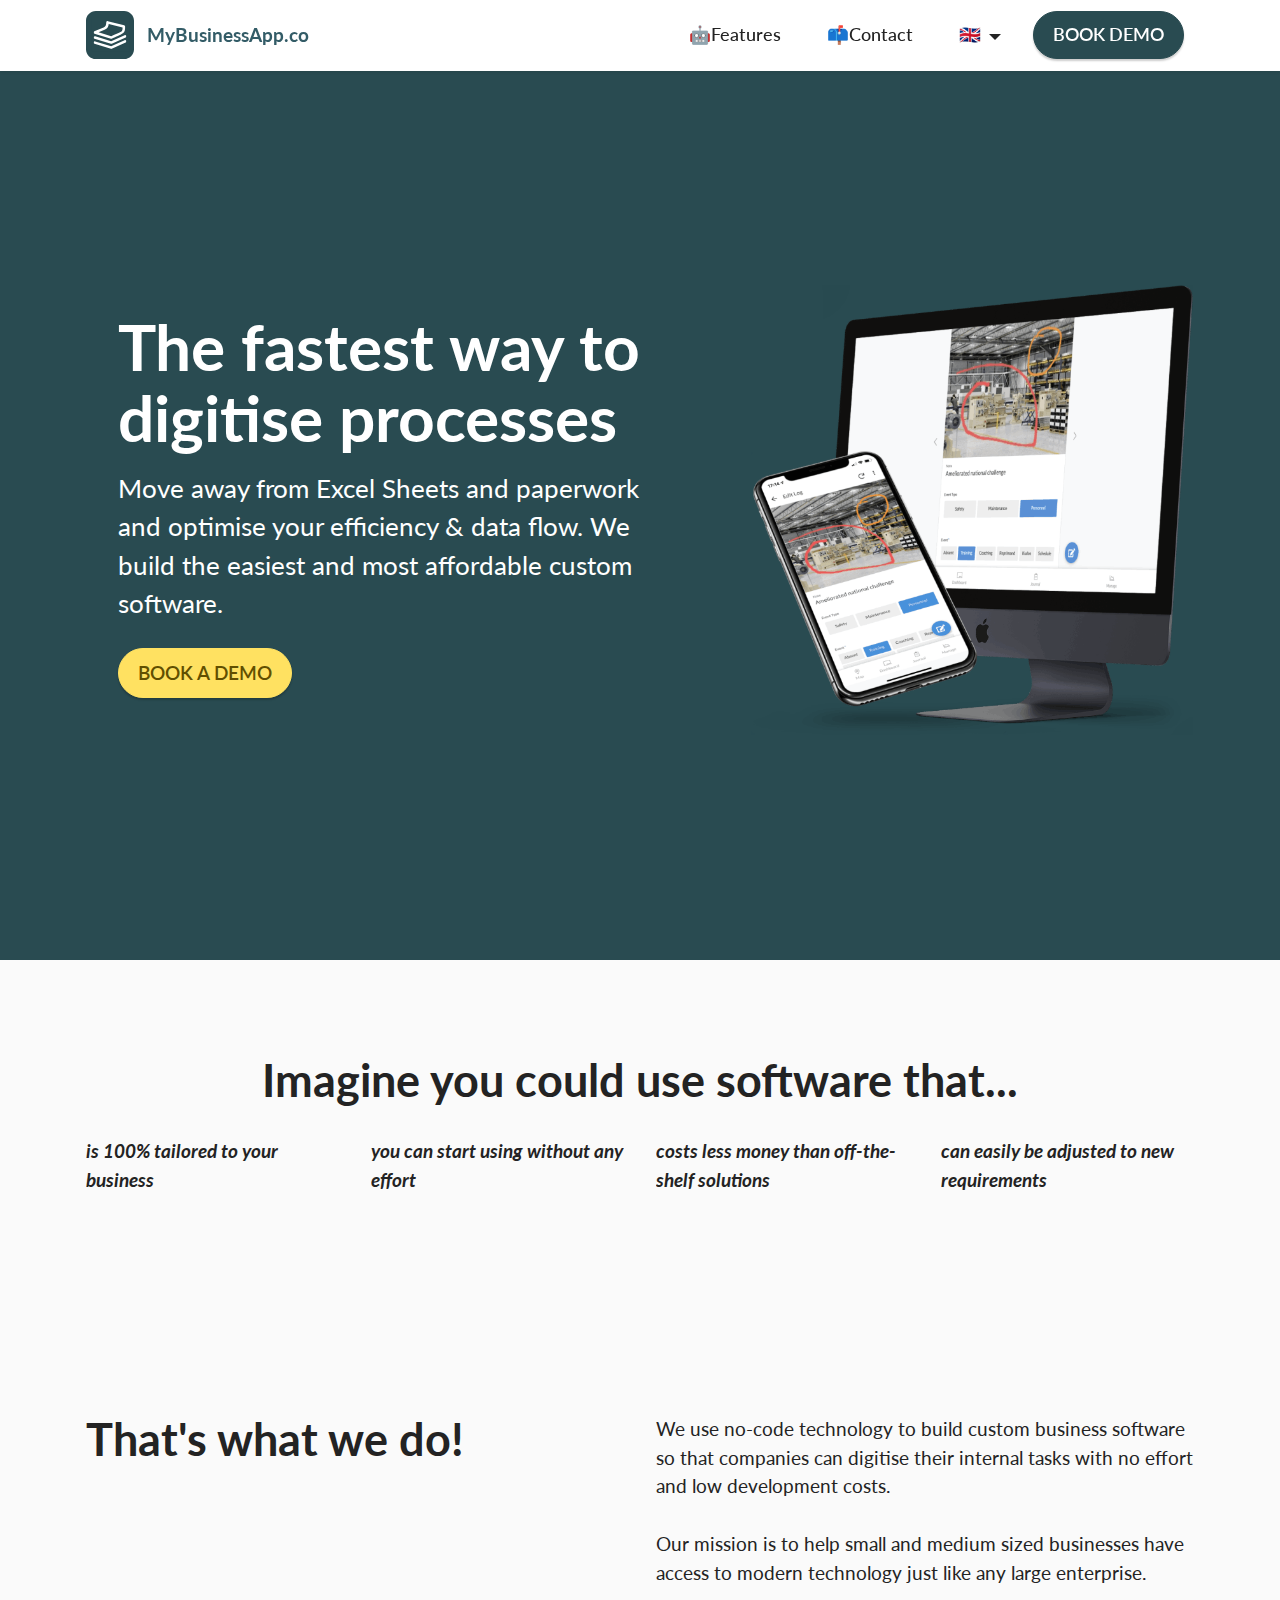
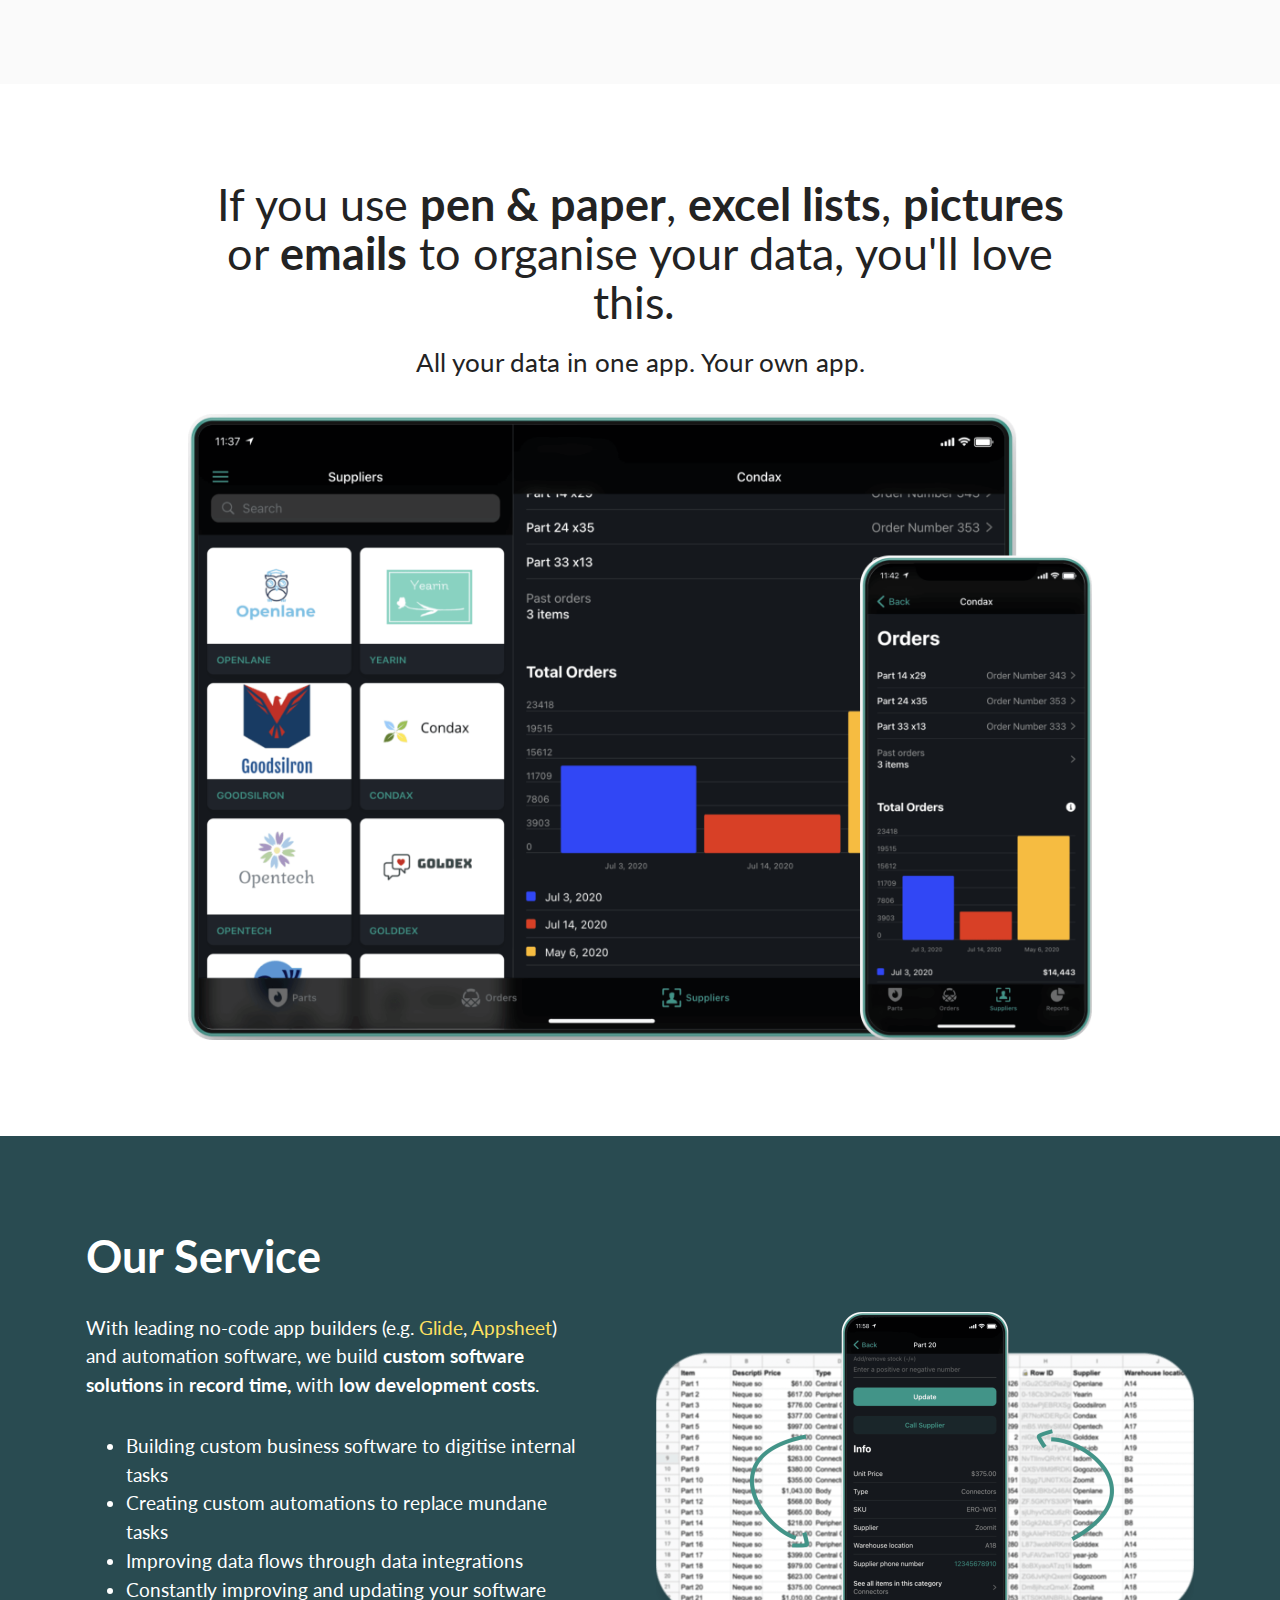
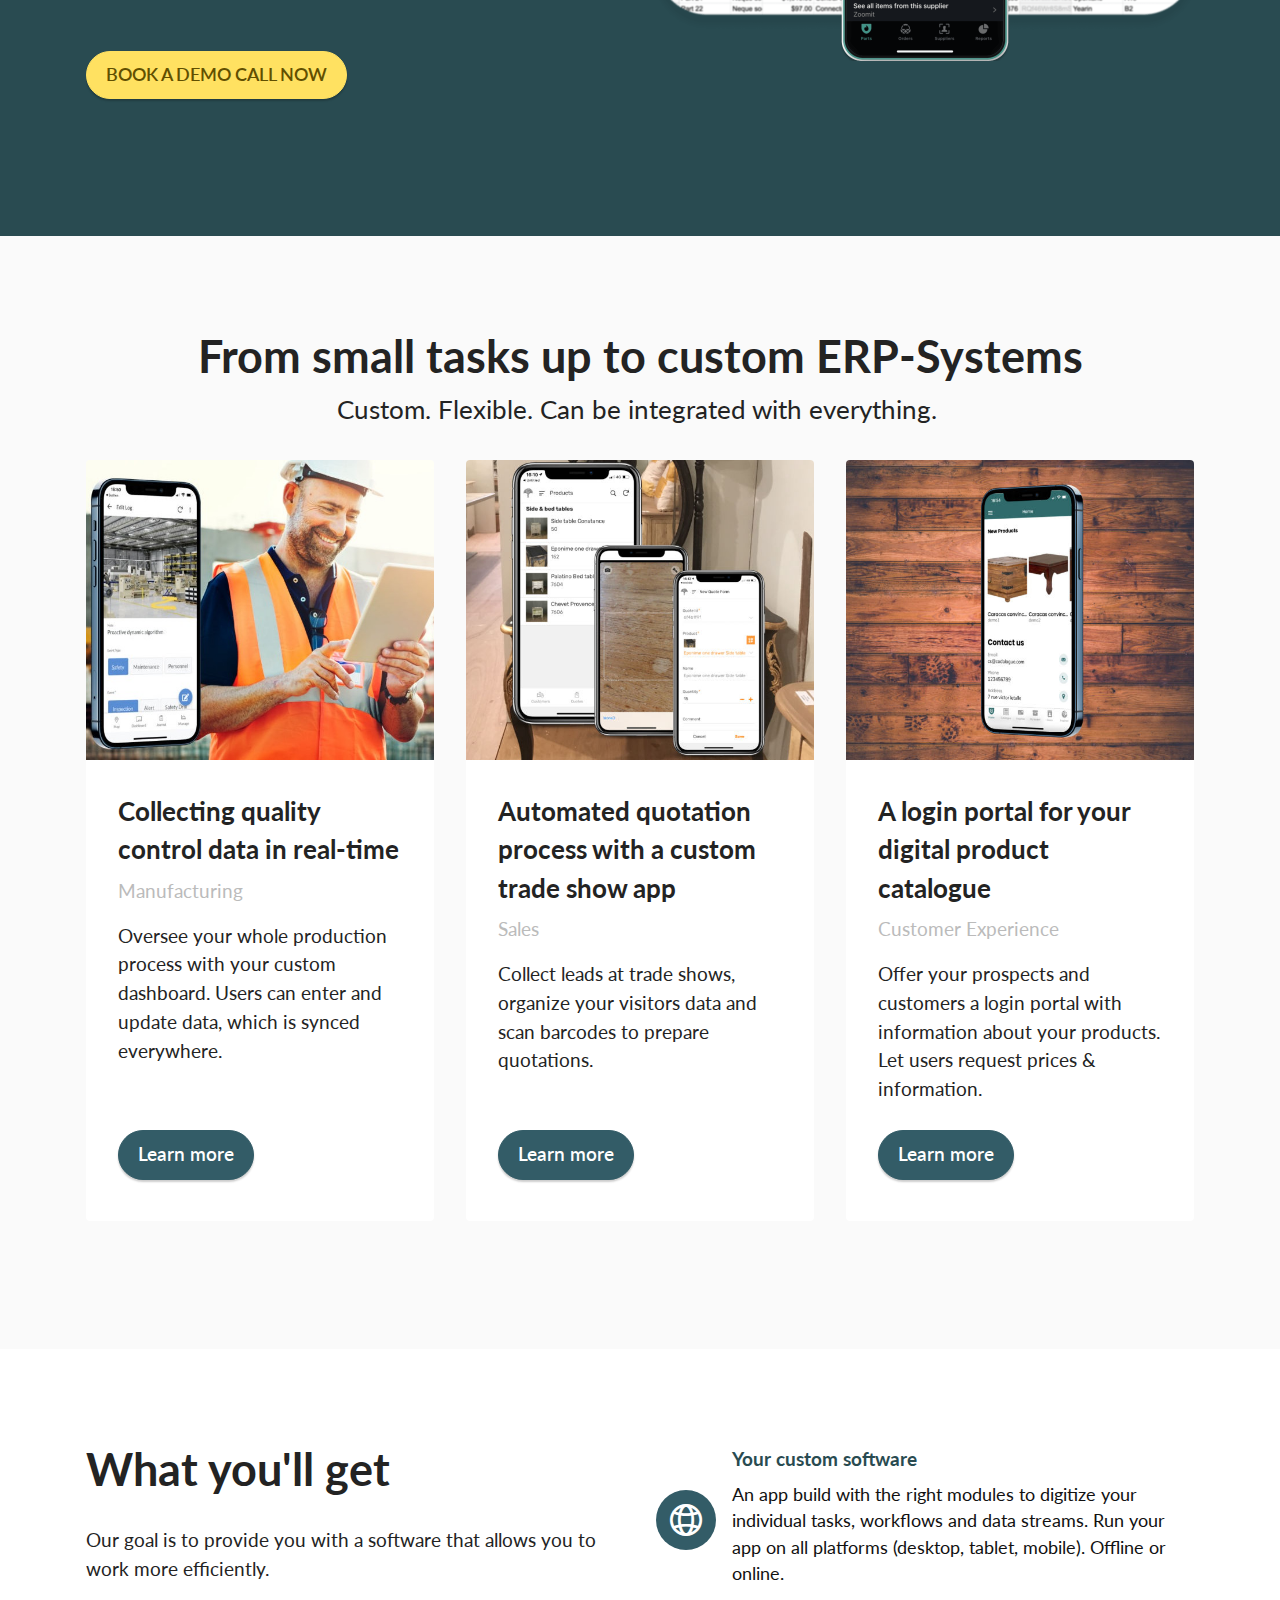
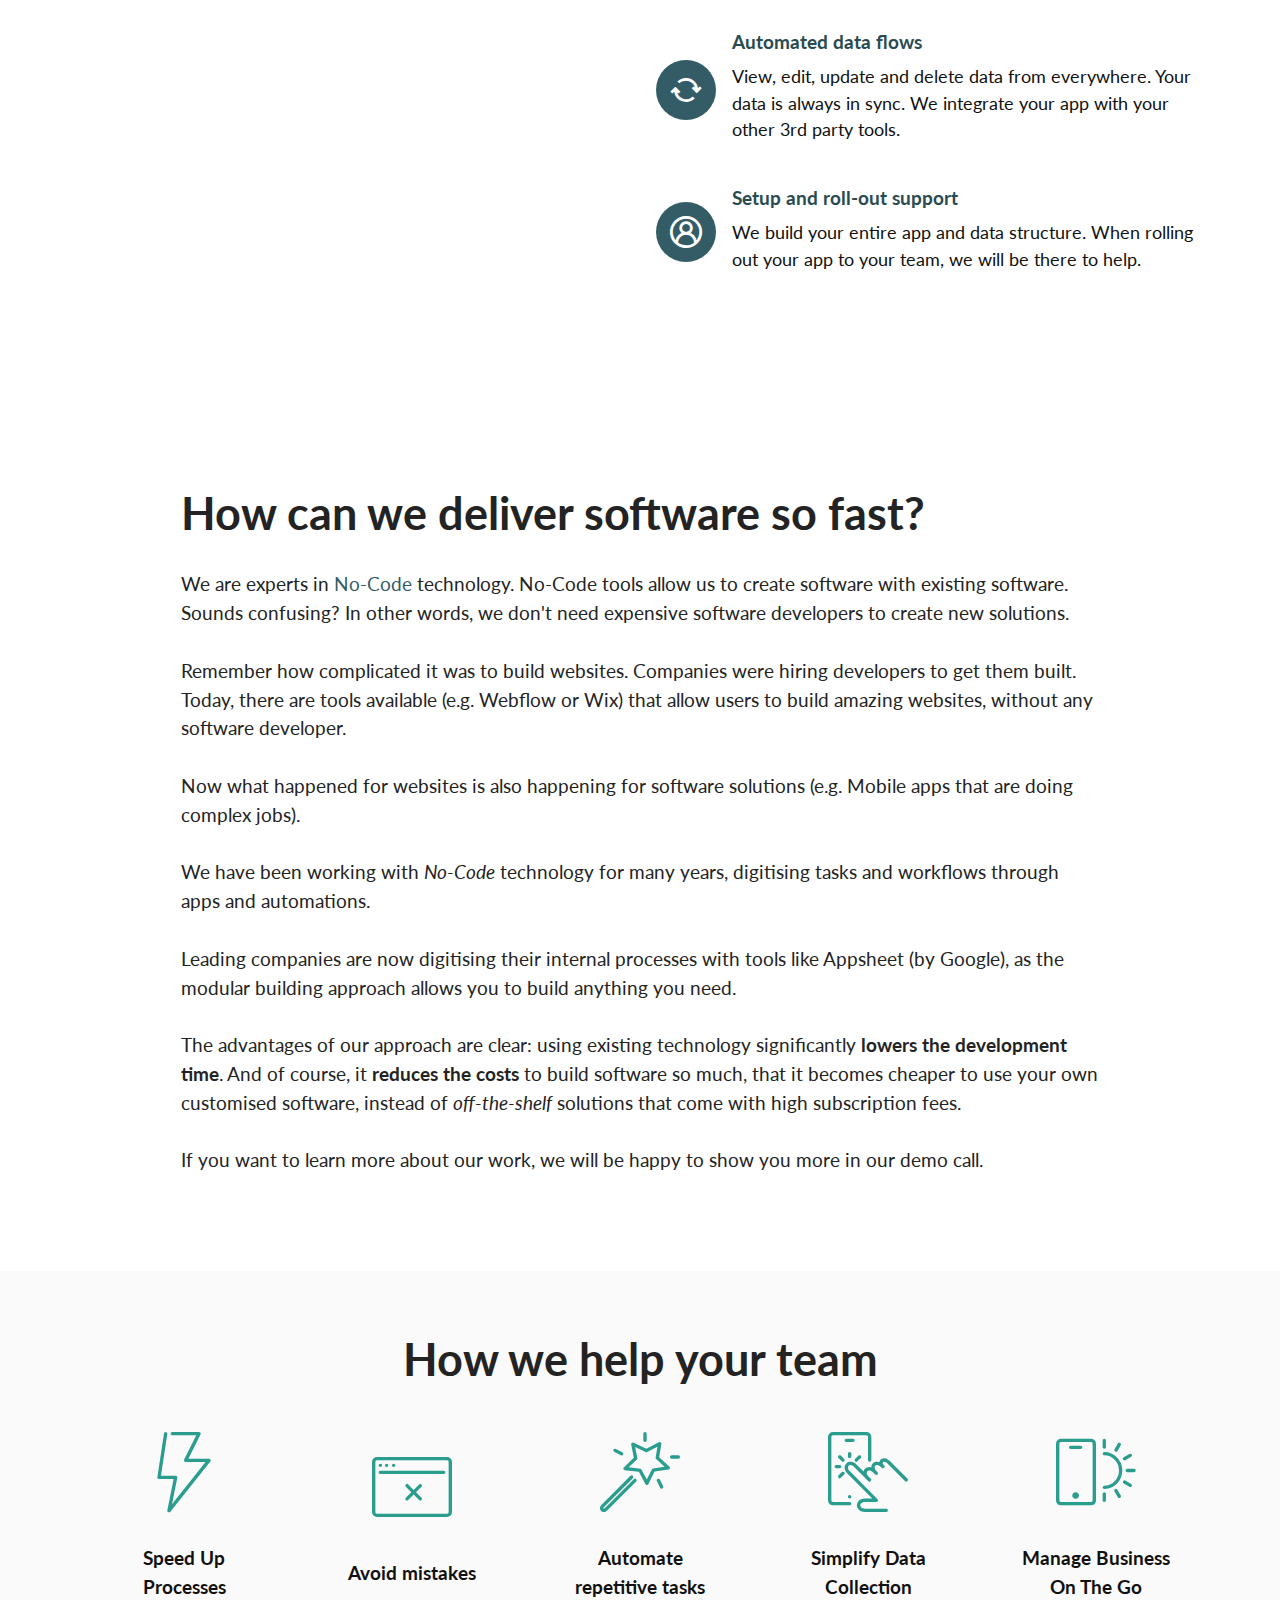
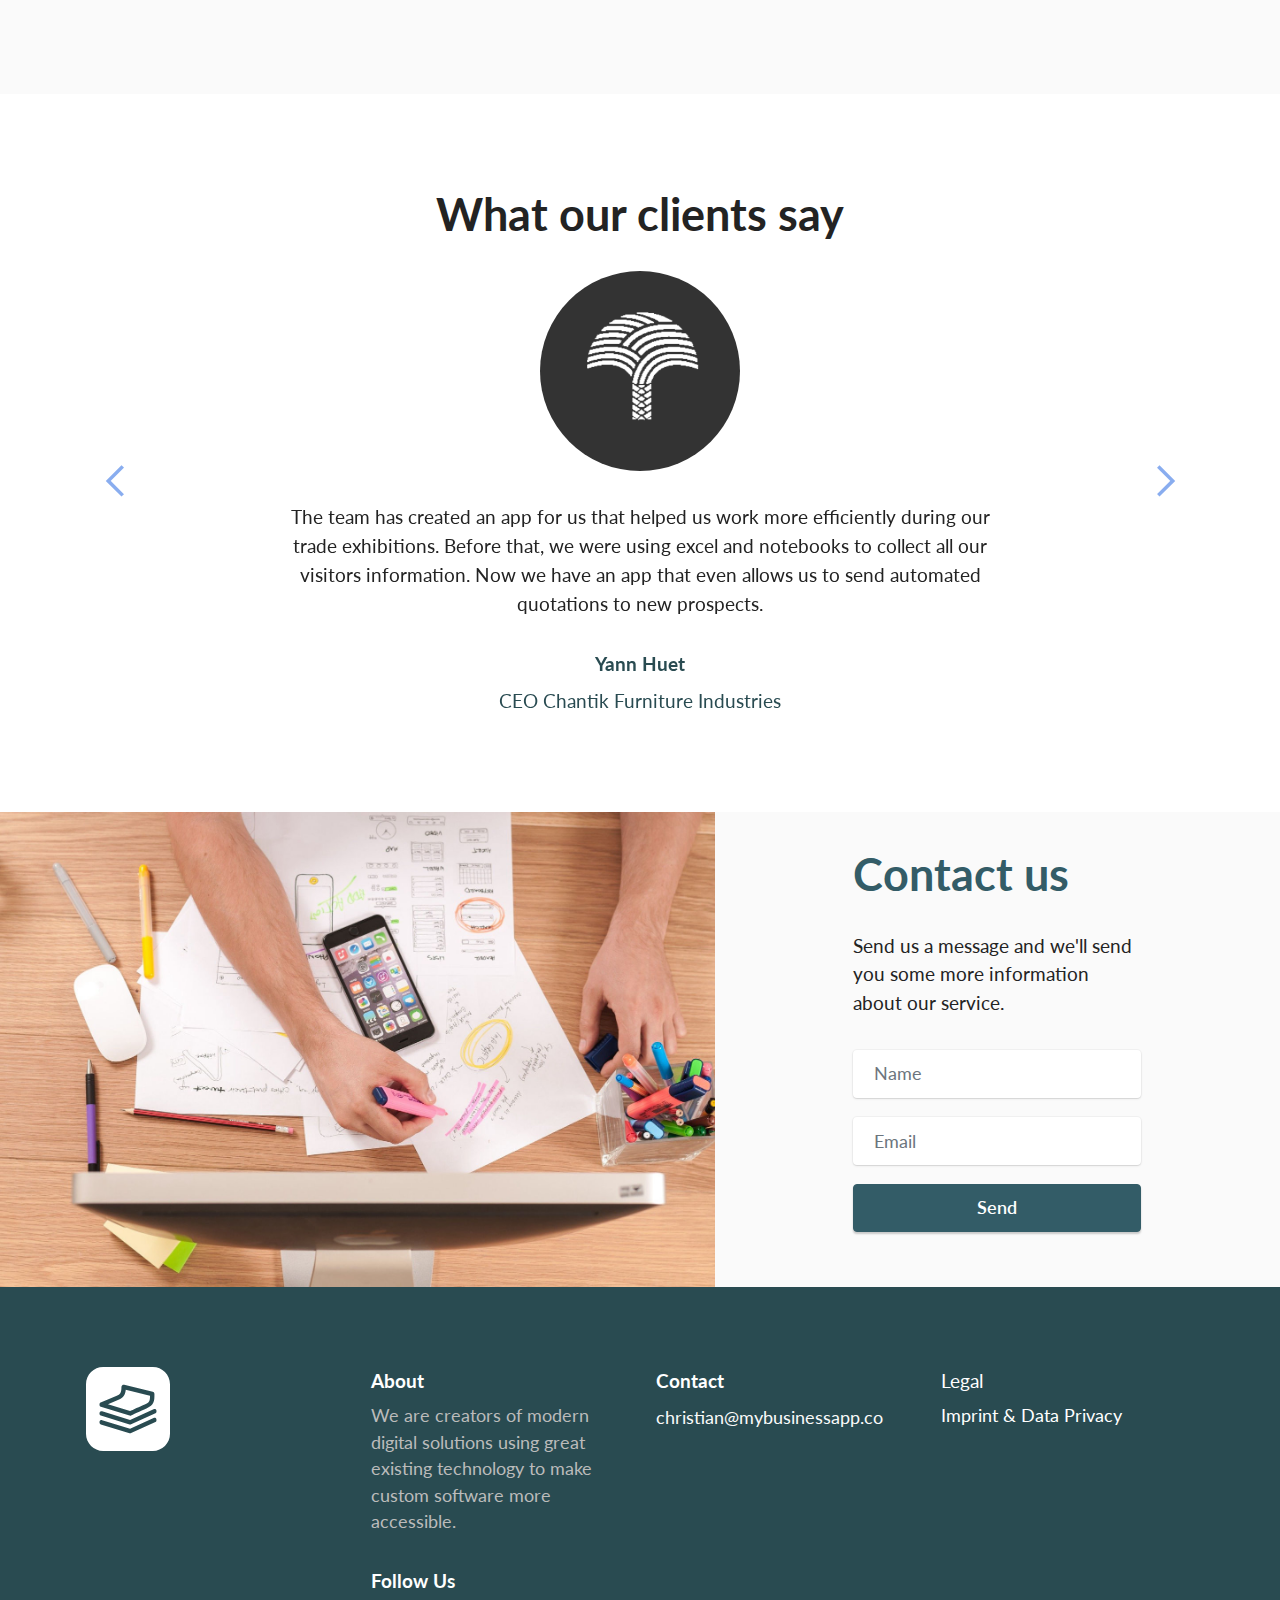
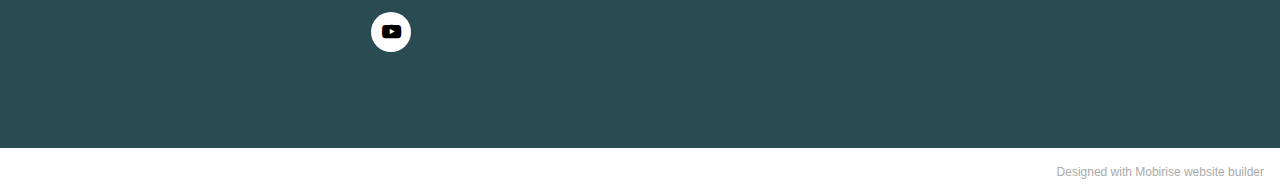
==== commit 3c16c7b6: "reel" ====
--- a/index.html
+++ b/index.html
@@ -59,7 +59,7 @@
             <div class="collapse navbar-collapse" id="navbarSupportedContent">
                 <ul class="navbar-nav nav-dropdown" data-app-modern-menu="true"><li class="nav-item"><a class="nav-link link text-black display-4" href="https://mobiri.se">🤖Features</a></li>
                     <li class="nav-item"><a class="nav-link link text-black text-primary display-4" href="index.html#form3-2a">📫Contact</a>
-                    </li><li class="nav-item dropdown"><a class="nav-link link text-black dropdown-toggle display-4" href="#" data-toggle="dropdown-submenu" aria-expanded="false">🇬🇧</a><div class="dropdown-menu"><a class="text-black dropdown-item text-primary display-4" href="http://mybusinessaoo.co/de">🇩🇪 Deutsch</a><a class="text-black dropdown-item text-primary display-4" href="mybusinessapp.co/">🇬🇧 English</a></div></li></ul>
+                    </li><li class="nav-item dropdown"><a class="nav-link link text-black dropdown-toggle display-4" href="#" data-toggle="dropdown-submenu" aria-expanded="false">🇬🇧</a><div class="dropdown-menu"><a class="text-black dropdown-item text-primary display-4" href="https://mybusinessapp.co/de">🇩🇪 Deutsch</a><a class="text-black dropdown-item text-primary display-4" href="index.html">🇬🇧 English</a></div></li></ul>
                 
                 <div class="navbar-buttons mbr-section-btn"><a class="btn btn-secondary display-4" href="https://calendly.com/christianseidel-cs/introduction" target="_blank">
                         BOOK DEMO</a></div>
@@ -447,7 +447,7 @@
                 </div>
             </div>
             <div class="col-lg-3 offset-lg-1 mbr-form" data-form-type="formoid">
-                <form action="https://mobirise.eu/" method="POST" class="mbr-form form-with-styler" data-form-title="Form Name"><input type="hidden" name="email" data-form-email="true" value="zHLv/PjadAIn9oSf1Nay0Hid20XAETvJI2CzBonITkZVLodtiz0X4/4q4jP6CYxCYLXlGRlSDFtbRRn4zwHfrUcFH8DgSQakcP1SZuv/sKILK9hCB8h0dt+O+6EANA4O">
+                <form action="https://mobirise.eu/" method="POST" class="mbr-form form-with-styler" data-form-title="Form Name"><input type="hidden" name="email" data-form-email="true" value="4tbm3ibC/dZPPPFAHmhC7EmAT+BAbXP+L3p1StRW3pglnNHNecI/p4LSKoQnQtOqtBRUwCNsojN3VeH28Ux89Up8W0gpMfb+zOHF8eoUdysEoJg+svXlgUFzTXKdbxnk">
                     <div class="">
                         <div hidden="hidden" data-form-alert="" class="alert alert-success col-12">Thanks for contacting us!</div>
                         <div hidden="hidden" data-form-alert-danger="" class="alert alert-danger col-12">Oops...! some
@@ -521,7 +521,7 @@
             
         </div>
     </div>
-</section><section style="background-color: #fff; font-family: -apple-system, BlinkMacSystemFont, 'Segoe UI', 'Roboto', 'Helvetica Neue', Arial, sans-serif; color:#aaa; font-size:12px; padding: 0; align-items: center; display: flex;"><a href="https://mobirise.site/g" style="flex: 1 1; height: 3rem; padding-left: 1rem;"></a><p style="flex: 0 0 auto; margin:0; padding-right:1rem;">Created with Mobirise <a href="https://mobirise.site/u" style="color:#aaa;">web</a> template</p></section><script src="assets/web/assets/jquery/jquery.min.js"></script>  <script src="assets/popper/popper.min.js"></script>  <script src="assets/tether/tether.min.js"></script>  <script src="assets/bootstrap/js/bootstrap.min.js"></script>  <script src="assets/web/assets/cookies-alert-plugin/cookies-alert-core.js"></script>  <script src="assets/web/assets/cookies-alert-plugin/cookies-alert-script.js"></script>  <script src="assets/smoothscroll/smooth-scroll.js"></script>  <script src="assets/dropdown/js/nav-dropdown.js"></script>  <script src="assets/dropdown/js/navbar-dropdown.js"></script>  <script src="assets/touchswipe/jquery.touch-swipe.min.js"></script>  <script src="assets/bootstrapcarouselswipe/bootstrap-carousel-swipe.js"></script>  <script src="assets/mbr-testimonials-slider/mbr-testimonials-slider.js"></script>  <script src="assets/formstyler/jquery.formstyler.js"></script>  <script src="assets/formstyler/jquery.formstyler.min.js"></script>  <script src="assets/datepicker/jquery.datetimepicker.full.js"></script>  <script src="assets/theme/js/script.js"></script>  <script src="assets/formoid/formoid.min.js"></script>  
+</section><section style="background-color: #fff; font-family: -apple-system, BlinkMacSystemFont, 'Segoe UI', 'Roboto', 'Helvetica Neue', Arial, sans-serif; color:#aaa; font-size:12px; padding: 0; align-items: center; display: flex;"><a href="https://mobirise.site/g" style="flex: 1 1; height: 3rem; padding-left: 1rem;"></a><p style="flex: 0 0 auto; margin:0; padding-right:1rem;">Designed with Mobirise <a href="https://mobirise.site/j" style="color:#aaa;">website</a> builder</p></section><script src="assets/web/assets/jquery/jquery.min.js"></script>  <script src="assets/popper/popper.min.js"></script>  <script src="assets/tether/tether.min.js"></script>  <script src="assets/bootstrap/js/bootstrap.min.js"></script>  <script src="assets/web/assets/cookies-alert-plugin/cookies-alert-core.js"></script>  <script src="assets/web/assets/cookies-alert-plugin/cookies-alert-script.js"></script>  <script src="assets/smoothscroll/smooth-scroll.js"></script>  <script src="assets/dropdown/js/nav-dropdown.js"></script>  <script src="assets/dropdown/js/navbar-dropdown.js"></script>  <script src="assets/touchswipe/jquery.touch-swipe.min.js"></script>  <script src="assets/bootstrapcarouselswipe/bootstrap-carousel-swipe.js"></script>  <script src="assets/mbr-testimonials-slider/mbr-testimonials-slider.js"></script>  <script src="assets/formstyler/jquery.formstyler.js"></script>  <script src="assets/formstyler/jquery.formstyler.min.js"></script>  <script src="assets/datepicker/jquery.datetimepicker.full.js"></script>  <script src="assets/theme/js/script.js"></script>  <script src="assets/formoid/formoid.min.js"></script>  
   
   
 <div id="cookie-dialog" style="display: none;"><div id="cookiesdirective"><div style="position: fixed; top: 0; right: 0; bottom: 0; left: 0; background-color: rgb(0, 0, 0); opacity: 0.8; z-index: 9999;"></div><div style="position: fixed; top: 0; right: 0; bottom: 0; left: 0; display: flex; align-items: center; z-index: 10000"><div class="cookie-wrapper" style="position: relative; width: 100%; max-width: 500px; margin-right: auto; margin-left: auto; padding: 1rem; text-align: center; border-radius: .3rem; box-shadow: 0 10px 40px 0 rgba(0,0,0,0.2); color:#424a4d; background:rgba(250, 250, 250, 0.99);"><div class="mbr-text"><p class="display-7">We use cookies to give you the best experience. Read our <a style='color: #424a4d; text-decoration: underline;' href='privacy.html'>cookie policy</a>.</p></div><div class="mbr-section-btn"><a style="margin:0;;" class="btn btn-sm btn-primary display-7" id="impliedsubmit">Agree</a></div></div></div></div></div>
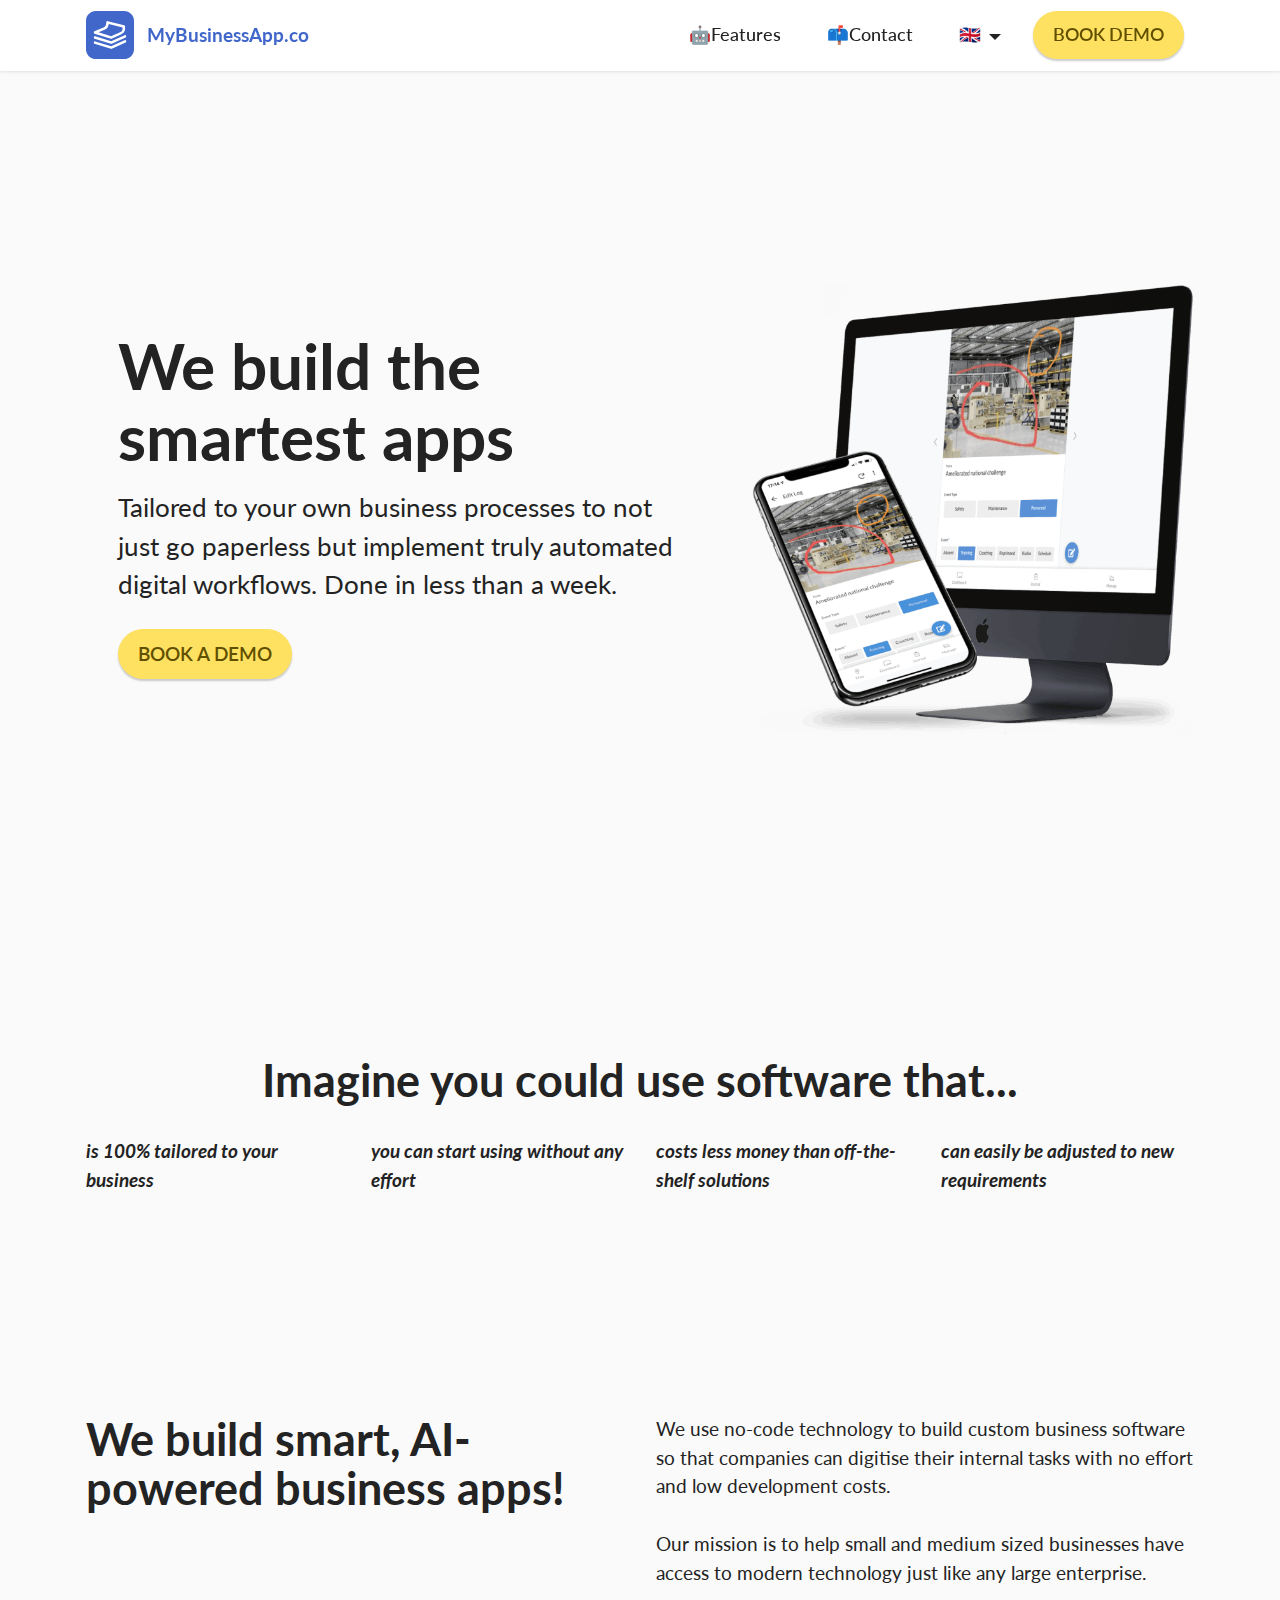
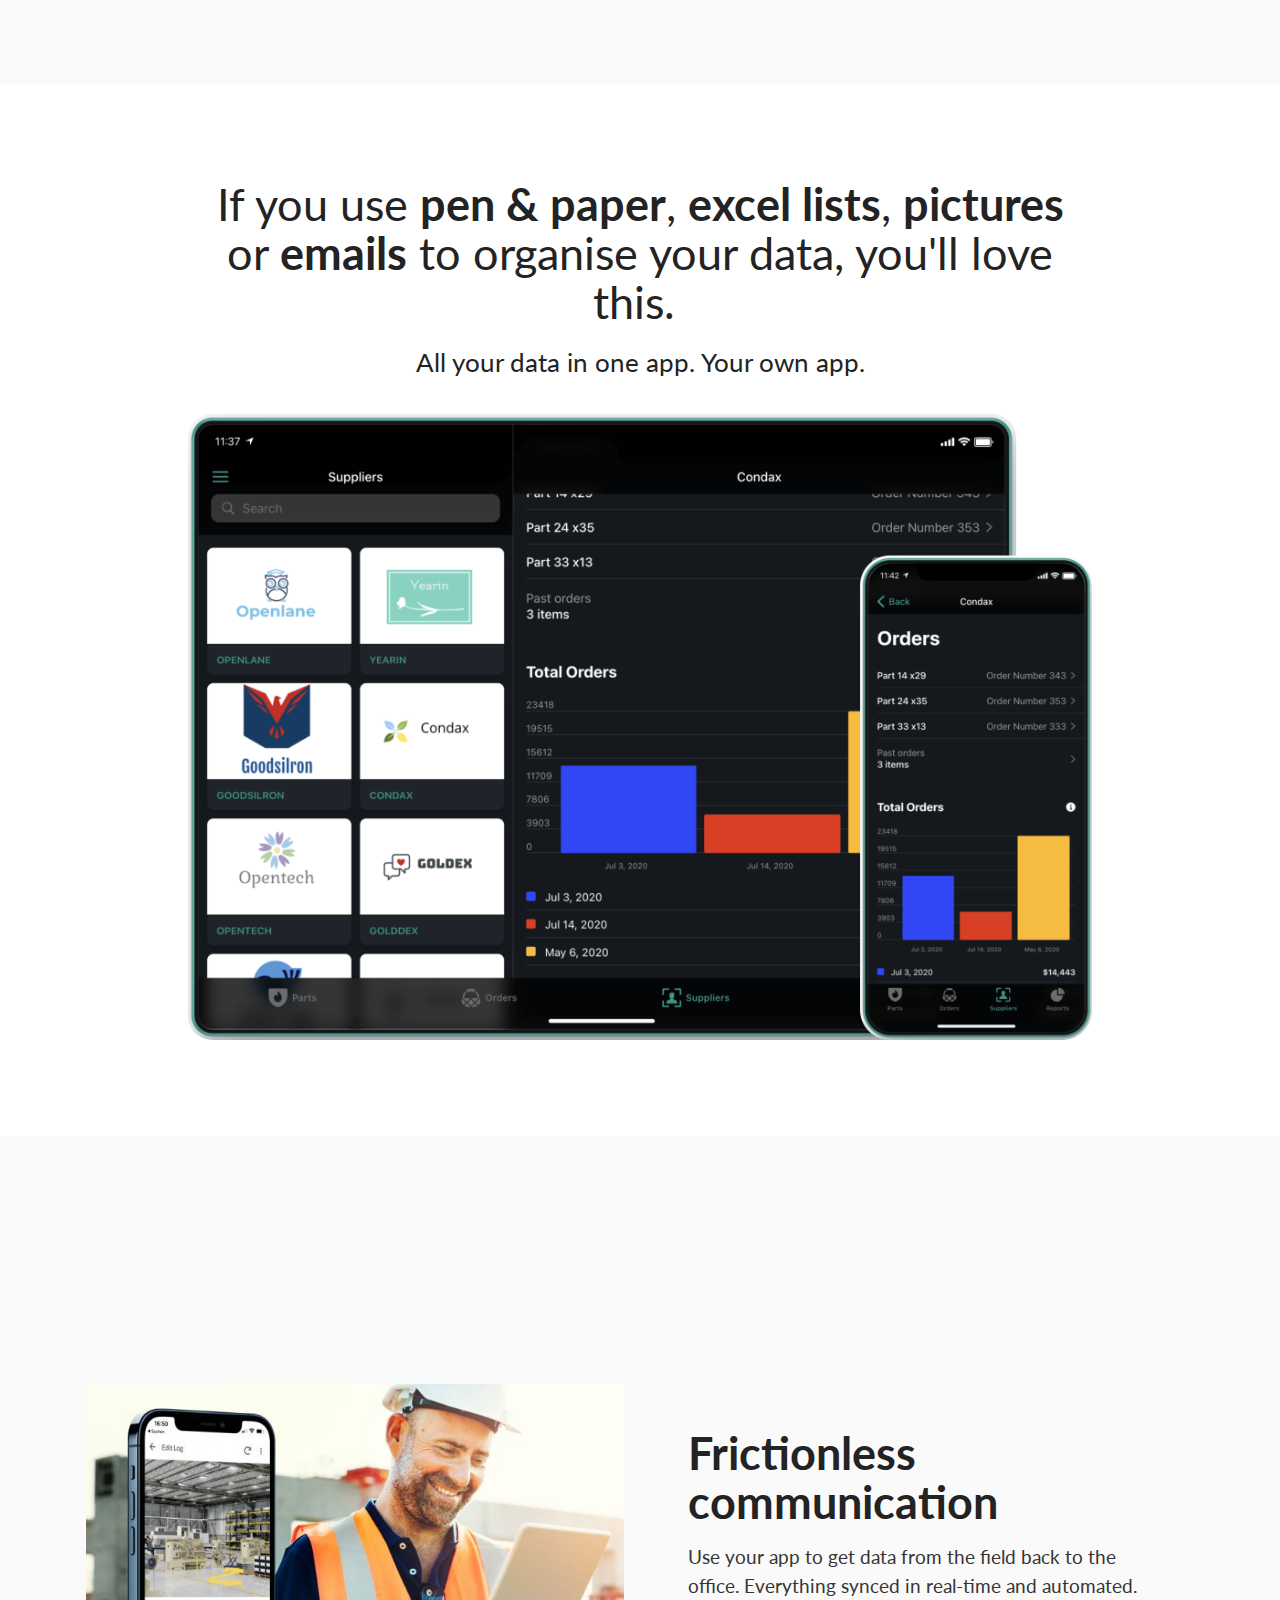
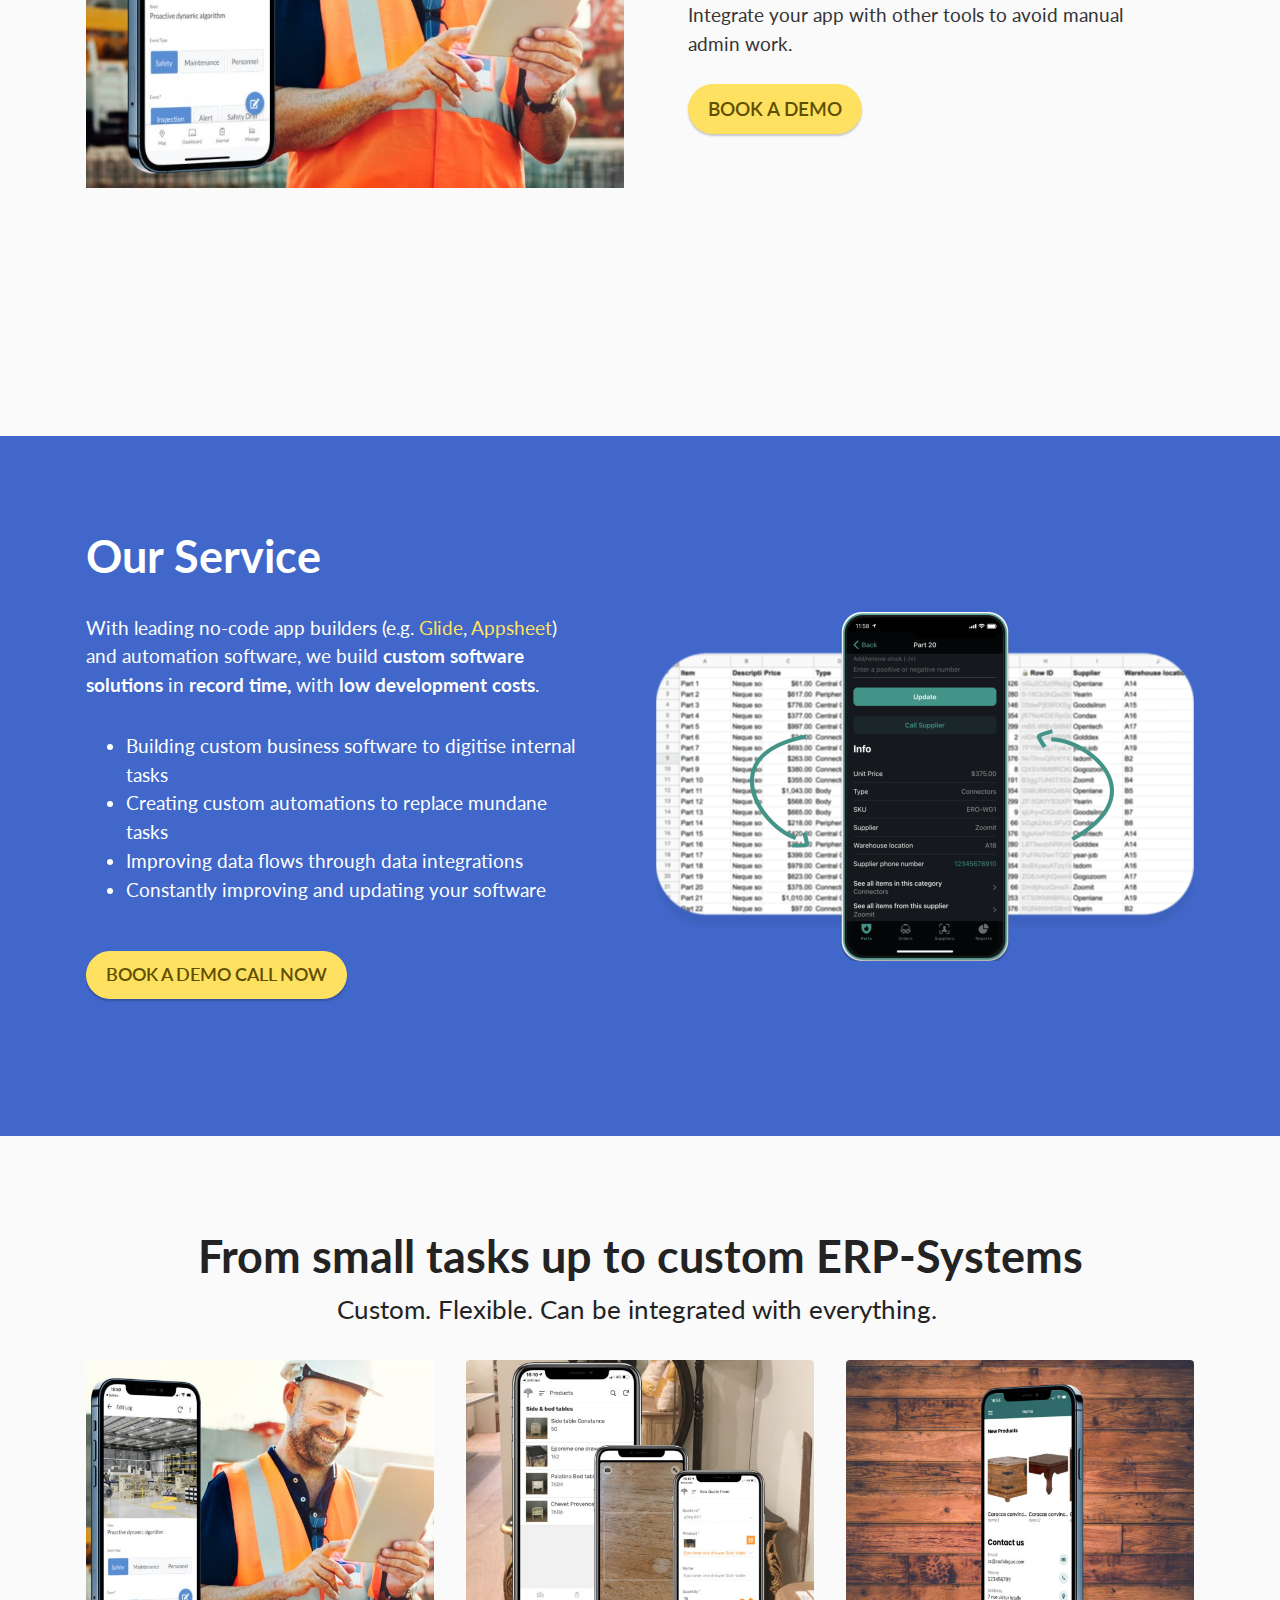
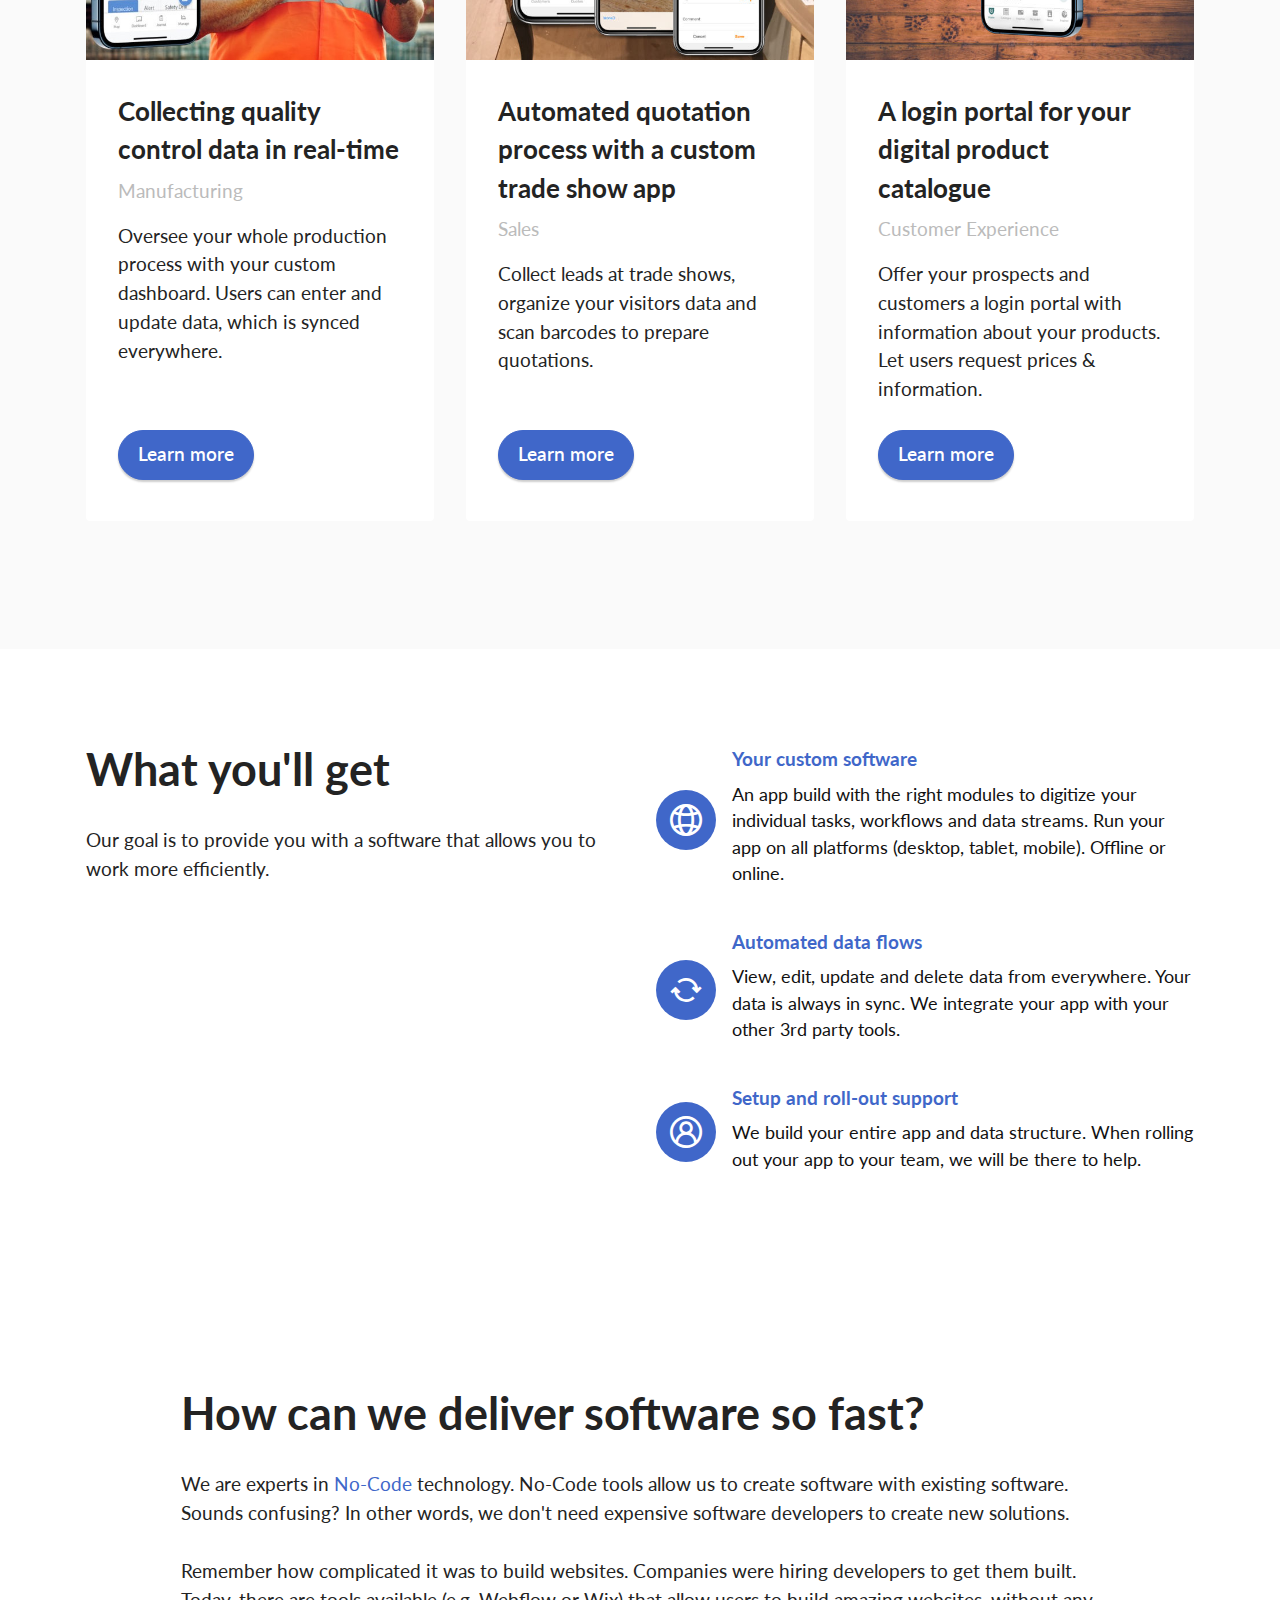
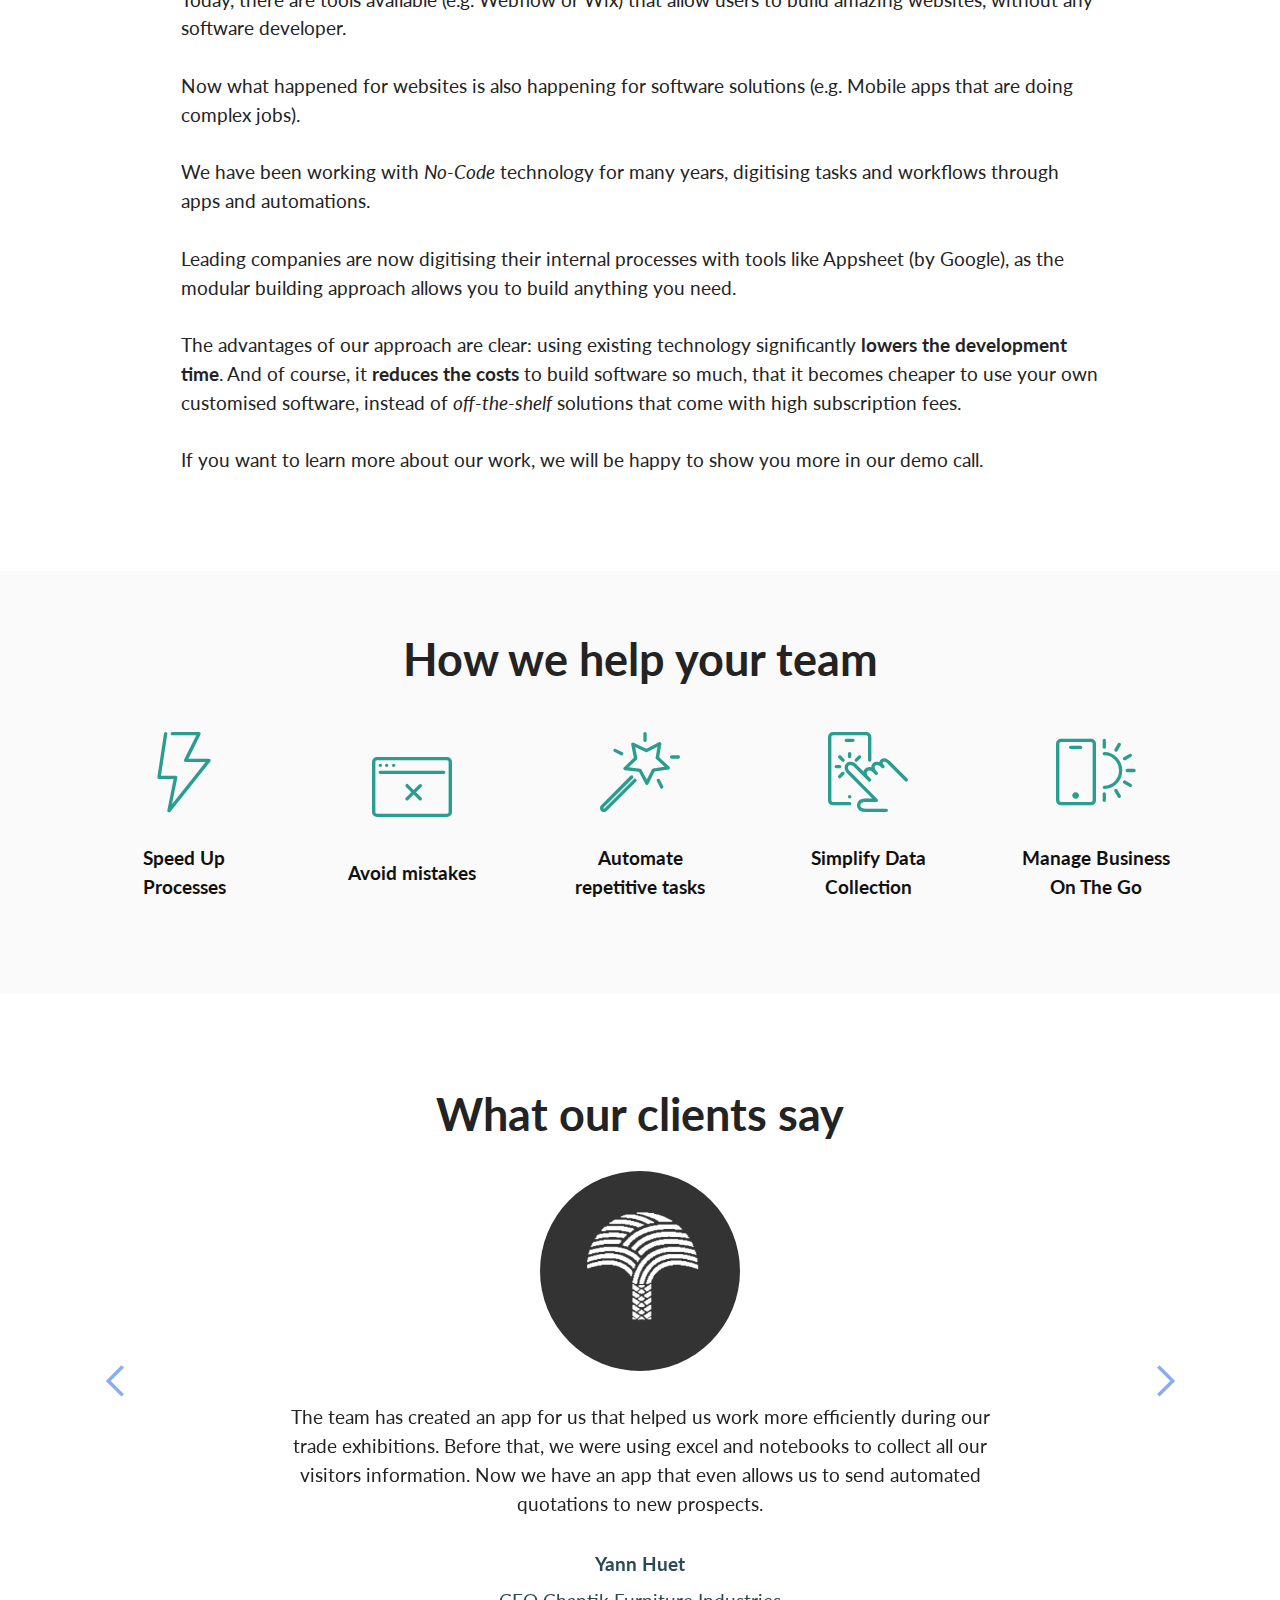
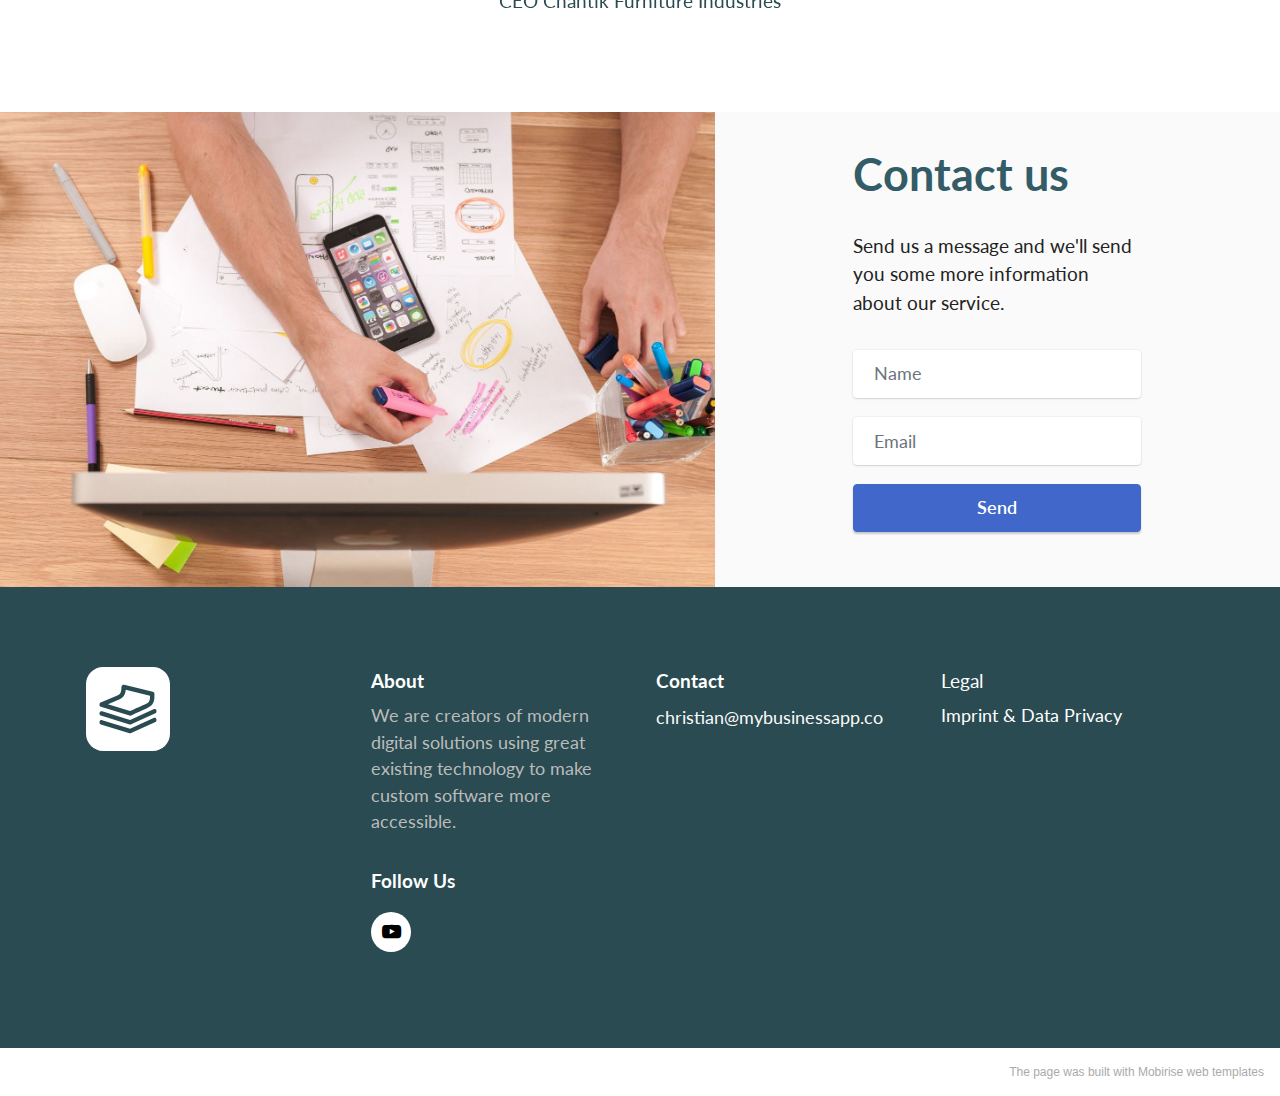
==== commit 193e55f4: "reel" ====
--- a/index.html
+++ b/index.html
@@ -10,7 +10,7 @@
   <meta property="og:image" content="assets/images/index-meta.svg">
   <meta name="twitter:title" content="Custom Business Apps - mybusinessapp.co">
   <meta name="viewport" content="width=device-width, initial-scale=1, minimum-scale=1">
-  <link rel="shortcut icon" href="assets/images/mybusinessapp-logo-dark.svg" type="image/x-icon">
+  <link rel="shortcut icon" href="assets/images/mybusinessapp-logo-darkblue.svg" type="image/x-icon">
   <meta name="description" content="We replace your excel lists with your own business software. Easy, fast and affordable.">
   
   
@@ -42,8 +42,8 @@
         <div class="container">
             <div class="navbar-brand">
                 <span class="navbar-logo">
-                    <a href="https://mobiri.se">
-                        <img src="assets/images/mybusinessapp-logo-dark.svg" alt="Mobirise" style="height: 3rem;">
+                    <a href="https://mybusinessapp.co">
+                        <img src="assets/images/mybusinessapp-logo-darkblue.svg" alt="MyBusinessApp.co Logo" style="height: 3rem;">
                     </a>
                 </span>
                 <span class="navbar-caption-wrap"><a class="navbar-caption text-primary display-7" href="/index.html">MyBusinessApp.co</a></span>
@@ -61,7 +61,7 @@
                     <li class="nav-item"><a class="nav-link link text-black text-primary display-4" href="index.html#form3-2a">📫Contact</a>
                     </li><li class="nav-item dropdown"><a class="nav-link link text-black dropdown-toggle display-4" href="#" data-toggle="dropdown-submenu" aria-expanded="false">🇬🇧</a><div class="dropdown-menu"><a class="text-black dropdown-item text-primary display-4" href="https://mybusinessapp.co/de">🇩🇪 Deutsch</a><a class="text-black dropdown-item text-primary display-4" href="index.html">🇬🇧 English</a></div></li></ul>
                 
-                <div class="navbar-buttons mbr-section-btn"><a class="btn btn-secondary display-4" href="https://calendly.com/christianseidel-cs/introduction" target="_blank">
+                <div class="navbar-buttons mbr-section-btn"><a class="btn btn-warning display-4" href="https://calendly.com/christianseidel-cs/introduction" target="_blank">
                         BOOK DEMO</a></div>
             </div>
         </div>
@@ -81,8 +81,8 @@
             </div>
             <div class="col-12 col-md">
                 <div class="text-wrapper text-center">
-                    <h1 class="mbr-section-title mbr-fonts-style mb-3 display-1"><strong>The fastest way to digitise processes</strong></h1>
-                    <p class="mbr-text mbr-fonts-style display-5">Move away from Excel Sheets and paperwork and optimise your efficiency &amp; data flow. We build the easiest and most affordable custom software.</p>
+                    <h1 class="mbr-section-title mbr-fonts-style mb-3 display-1"><strong>We build the smartest apps</strong></h1>
+                    <p class="mbr-text mbr-fonts-style display-5">Tailored to your own business processes to not just go paperless but implement truly automated digital workflows. Done in less than a week.</p>
                     <div class="mbr-section-btn mt-3"><a class="btn btn-warning display-7" href="https://calendly.com/christianseidel-cs/introduction" target="_blank">BOOK A DEMO</a></div>
                 </div>
             </div>
@@ -154,7 +154,7 @@
             <div class="col-12 col-md">
                 
                 <h6 class="mbr-section-subtitle mbr-fonts-style mb-4 display-2"><strong>
-                    That's what we do!</strong></h6>
+                    We build smart, AI-powered business apps!</strong></h6>
             </div>
             <div class="col-md-12 col-lg-6">
                 <p class="mbr-text mbr-fonts-style display-7">We use no-code technology to build custom business software so that companies can digitise their internal tasks with no effort and low development costs.<br><br>Our mission is to help small and medium sized businesses have access to modern technology just like any large enterprise.<br> </p>
@@ -177,6 +177,28 @@
                 
                 <div class="image-wrap mt-4">
                     <img src="assets/images/inventorytabletmobile-1980x1372.png" alt="Mobirise" title="">
+                </div>
+            </div>
+        </div>
+    </div>
+</section>
+
+<section class="header11 cid-srlhax8AR7 mbr-fullscreen" id="header11-2y">
+
+    
+
+    
+
+    <div class="container">
+        <div class="row justify-content-center">
+            <div class="col-12 col-md-6 image-wrapper">
+                <img class="w-100" src="assets/images/factoryinspection-696x522.jpeg" alt="Mobirise">
+            </div>
+            <div class="col-12 col-md">
+                <div class="text-wrapper text-center">
+                    <h1 class="mbr-section-title mbr-fonts-style mb-3 display-2"><strong>Frictionless communication</strong></h1>
+                    <p class="mbr-text mbr-fonts-style display-7">Use your app to get data from the field back to the office. Everything synced in real-time and automated. Integrate your app with other tools to avoid manual admin work.</p>
+                    <div class="mbr-section-btn mt-3"><a class="btn btn-warning display-7" href="https://calendly.com/christianseidel-cs/introduction" target="_blank">BOOK A DEMO</a></div>
                 </div>
             </div>
         </div>
@@ -447,7 +469,7 @@
                 </div>
             </div>
             <div class="col-lg-3 offset-lg-1 mbr-form" data-form-type="formoid">
-                <form action="https://mobirise.eu/" method="POST" class="mbr-form form-with-styler" data-form-title="Form Name"><input type="hidden" name="email" data-form-email="true" value="4tbm3ibC/dZPPPFAHmhC7EmAT+BAbXP+L3p1StRW3pglnNHNecI/p4LSKoQnQtOqtBRUwCNsojN3VeH28Ux89Up8W0gpMfb+zOHF8eoUdysEoJg+svXlgUFzTXKdbxnk">
+                <form action="https://mobirise.eu/" method="POST" class="mbr-form form-with-styler" data-form-title="Form Name"><input type="hidden" name="email" data-form-email="true" value="hFbZ7yBoAgT7Sv2C0+JbX6UK4hFLWE/fP4NdCWmTQ0Iwl8ySaYA3MbPDkfL7lzZxxaziJhtlItOegS+Eg4V77X/LjKXn/FQVvqpmYKzmuN18n/h5A/T5i8XoRu7UrZ2s">
                     <div class="">
                         <div hidden="hidden" data-form-alert="" class="alert alert-success col-12">Thanks for contacting us!</div>
                         <div hidden="hidden" data-form-alert-danger="" class="alert alert-danger col-12">Oops...! some
@@ -521,7 +543,7 @@
             
         </div>
     </div>
-</section><section style="background-color: #fff; font-family: -apple-system, BlinkMacSystemFont, 'Segoe UI', 'Roboto', 'Helvetica Neue', Arial, sans-serif; color:#aaa; font-size:12px; padding: 0; align-items: center; display: flex;"><a href="https://mobirise.site/g" style="flex: 1 1; height: 3rem; padding-left: 1rem;"></a><p style="flex: 0 0 auto; margin:0; padding-right:1rem;">Designed with Mobirise <a href="https://mobirise.site/j" style="color:#aaa;">website</a> builder</p></section><script src="assets/web/assets/jquery/jquery.min.js"></script>  <script src="assets/popper/popper.min.js"></script>  <script src="assets/tether/tether.min.js"></script>  <script src="assets/bootstrap/js/bootstrap.min.js"></script>  <script src="assets/web/assets/cookies-alert-plugin/cookies-alert-core.js"></script>  <script src="assets/web/assets/cookies-alert-plugin/cookies-alert-script.js"></script>  <script src="assets/smoothscroll/smooth-scroll.js"></script>  <script src="assets/dropdown/js/nav-dropdown.js"></script>  <script src="assets/dropdown/js/navbar-dropdown.js"></script>  <script src="assets/touchswipe/jquery.touch-swipe.min.js"></script>  <script src="assets/bootstrapcarouselswipe/bootstrap-carousel-swipe.js"></script>  <script src="assets/mbr-testimonials-slider/mbr-testimonials-slider.js"></script>  <script src="assets/formstyler/jquery.formstyler.js"></script>  <script src="assets/formstyler/jquery.formstyler.min.js"></script>  <script src="assets/datepicker/jquery.datetimepicker.full.js"></script>  <script src="assets/theme/js/script.js"></script>  <script src="assets/formoid/formoid.min.js"></script>  
+</section><section style="background-color: #fff; font-family: -apple-system, BlinkMacSystemFont, 'Segoe UI', 'Roboto', 'Helvetica Neue', Arial, sans-serif; color:#aaa; font-size:12px; padding: 0; align-items: center; display: flex;"><a href="https://mobirise.site/h" style="flex: 1 1; height: 3rem; padding-left: 1rem;"></a><p style="flex: 0 0 auto; margin:0; padding-right:1rem;"><a href="https://mobirise.site/q" style="color:#aaa;">The page</a> was built with Mobirise web templates</p></section><script src="assets/web/assets/jquery/jquery.min.js"></script>  <script src="assets/popper/popper.min.js"></script>  <script src="assets/tether/tether.min.js"></script>  <script src="assets/bootstrap/js/bootstrap.min.js"></script>  <script src="assets/web/assets/cookies-alert-plugin/cookies-alert-core.js"></script>  <script src="assets/web/assets/cookies-alert-plugin/cookies-alert-script.js"></script>  <script src="assets/smoothscroll/smooth-scroll.js"></script>  <script src="assets/dropdown/js/nav-dropdown.js"></script>  <script src="assets/dropdown/js/navbar-dropdown.js"></script>  <script src="assets/touchswipe/jquery.touch-swipe.min.js"></script>  <script src="assets/bootstrapcarouselswipe/bootstrap-carousel-swipe.js"></script>  <script src="assets/mbr-testimonials-slider/mbr-testimonials-slider.js"></script>  <script src="assets/formstyler/jquery.formstyler.js"></script>  <script src="assets/formstyler/jquery.formstyler.min.js"></script>  <script src="assets/datepicker/jquery.datetimepicker.full.js"></script>  <script src="assets/theme/js/script.js"></script>  <script src="assets/formoid/formoid.min.js"></script>  
   
   
 <div id="cookie-dialog" style="display: none;"><div id="cookiesdirective"><div style="position: fixed; top: 0; right: 0; bottom: 0; left: 0; background-color: rgb(0, 0, 0); opacity: 0.8; z-index: 9999;"></div><div style="position: fixed; top: 0; right: 0; bottom: 0; left: 0; display: flex; align-items: center; z-index: 10000"><div class="cookie-wrapper" style="position: relative; width: 100%; max-width: 500px; margin-right: auto; margin-left: auto; padding: 1rem; text-align: center; border-radius: .3rem; box-shadow: 0 10px 40px 0 rgba(0,0,0,0.2); color:#424a4d; background:rgba(250, 250, 250, 0.99);"><div class="mbr-text"><p class="display-7">We use cookies to give you the best experience. Read our <a style='color: #424a4d; text-decoration: underline;' href='privacy.html'>cookie policy</a>.</p></div><div class="mbr-section-btn"><a style="margin:0;;" class="btn btn-sm btn-primary display-7" id="impliedsubmit">Agree</a></div></div></div></div></div>
--- a/assets/mobirise/css/mbr-additional.css
+++ b/assets/mobirise/css/mbr-additional.css
@@ -102,7 +102,7 @@
   border-radius: 4px;
 }
 .bg-primary {
-  background-color: #335c67 !important;
+  background-color: #4067c9 !important;
 }
 .bg-success {
   background-color: #00a896 !important;
@@ -118,8 +118,8 @@
 }
 .btn-primary,
 .btn-primary:active {
-  background-color: #335c67 !important;
-  border-color: #335c67 !important;
+  background-color: #4067c9 !important;
+  border-color: #4067c9 !important;
   color: #ffffff !important;
   box-shadow: 0 2px 2px 0 rgba(0, 0, 0, 0.2);
 }
@@ -128,15 +128,15 @@
 .btn-primary.focus,
 .btn-primary.active {
   color: #ffffff !important;
-  background-color: #16282d !important;
-  border-color: #16282d !important;
+  background-color: #27448b !important;
+  border-color: #27448b !important;
   box-shadow: 0 2px 5px 0 rgba(0, 0, 0, 0.2);
 }
 .btn-primary.disabled,
 .btn-primary:disabled {
   color: #ffffff !important;
-  background-color: #16282d !important;
-  border-color: #16282d !important;
+  background-color: #27448b !important;
+  border-color: #27448b !important;
 }
 .btn-secondary,
 .btn-secondary:active {
@@ -296,13 +296,13 @@
 .btn-primary-outline:active {
   background-color: transparent !important;
   border-color: transparent;
-  color: #335c67;
+  color: #4067c9;
 }
 .btn-primary-outline:hover,
 .btn-primary-outline:focus,
 .btn-primary-outline.focus,
 .btn-primary-outline.active {
-  color: #16282d !important;
+  color: #27448b !important;
   background-color: transparent!important;
   border-color: transparent!important;
   box-shadow: none!important;
@@ -310,8 +310,8 @@
 .btn-primary-outline.disabled,
 .btn-primary-outline:disabled {
   color: #ffffff !important;
-  background-color: #335c67 !important;
-  border-color: #335c67 !important;
+  background-color: #4067c9 !important;
+  border-color: #4067c9 !important;
 }
 .btn-secondary-outline,
 .btn-secondary-outline:active {
@@ -461,7 +461,7 @@
   border-color: #fafafa !important;
 }
 .text-primary {
-  color: #335c67 !important;
+  color: #4067c9 !important;
 }
 .text-secondary {
   color: #294b51 !important;
@@ -487,7 +487,7 @@
 a.text-primary:hover,
 a.text-primary:focus,
 a.text-primary.active {
-  color: #111f23 !important;
+  color: #243e7f !important;
 }
 a.text-secondary:hover,
 a.text-secondary:focus,
@@ -538,7 +538,7 @@
   background-position: 0px 1.2em;
 }
 .nav-tabs .nav-link.active {
-  color: #335c67;
+  color: #4067c9;
 }
 .nav-tabs .nav-link:not(.active) {
   color: #232323;
@@ -562,8 +562,8 @@
   border-radius: 100px !important;
 }
 .mbr-gallery-filter li.active .btn {
-  background-color: #335c67;
-  border-color: #335c67;
+  background-color: #4067c9;
+  border-color: #4067c9;
   color: #ffffff;
 }
 .mbr-gallery-filter li.active .btn:focus {
@@ -574,11 +574,11 @@
 }
 a,
 a:hover {
-  color: #335c67;
+  color: #4067c9;
 }
 .mbr-plan-header.bg-primary .mbr-plan-subtitle,
 .mbr-plan-header.bg-primary .mbr-plan-price-desc {
-  color: #66a3b3;
+  color: #dfe6f6;
 }
 .mbr-plan-header.bg-success .mbr-plan-subtitle,
 .mbr-plan-header.bg-success .mbr-plan-price-desc {
@@ -612,7 +612,7 @@
 .form-control:hover,
 .form-control:focus {
   box-shadow: rgba(0, 0, 0, 0.07) 0px 1px 1px 0px, rgba(0, 0, 0, 0.07) 0px 1px 3px 0px, rgba(0, 0, 0, 0.03) 0px 0px 0px 1px;
-  border-color: #335c67 !important;
+  border-color: #4067c9 !important;
 }
 .form-control:-webkit-input-placeholder {
   font-family: 'Lato', sans-serif;
@@ -624,7 +624,7 @@
   font-size: 1.375rem;
 }
 blockquote {
-  border-color: #335c67;
+  border-color: #4067c9;
 }
 /* Forms */
 .mbr-form .input-group-btn a.btn {
@@ -642,14 +642,14 @@
 }
 .jq-selectbox li:hover,
 .jq-selectbox li.selected {
-  background-color: #335c67;
+  background-color: #4067c9;
   color: #ffffff;
 }
 .jq-number__spin {
   transition: 0.25s ease;
 }
 .jq-number__spin:hover {
-  border-color: #335c67;
+  border-color: #4067c9;
 }
 .jq-selectbox .jq-selectbox__trigger-arrow,
 .jq-number__spin.minus:after,
@@ -661,14 +661,14 @@
 .jq-selectbox:hover .jq-selectbox__trigger-arrow,
 .jq-number__spin.minus:hover:after,
 .jq-number__spin.plus:hover:after {
-  border-top-color: #335c67;
-  border-bottom-color: #335c67;
+  border-top-color: #4067c9;
+  border-bottom-color: #4067c9;
 }
 .xdsoft_datetimepicker .xdsoft_calendar td.xdsoft_default,
 .xdsoft_datetimepicker .xdsoft_calendar td.xdsoft_current,
 .xdsoft_datetimepicker .xdsoft_timepicker .xdsoft_time_box > div > div.xdsoft_current {
   color: #ffffff !important;
-  background-color: #335c67 !important;
+  background-color: #4067c9 !important;
   box-shadow: none !important;
 }
 .xdsoft_datetimepicker .xdsoft_calendar td:hover,
@@ -699,7 +699,7 @@
   top: 50%;
   left: 50%;
   transform: translateX(-50%) translateY(-50%);
-  background-image: url("data:image/svg+xml;charset=UTF-8,%3csvg width='32' height='32' viewBox='0 0 64 64' xmlns='http://www.w3.org/2000/svg' stroke='%23335c67' %3e%3cg fill='none' fill-rule='evenodd'%3e%3cg transform='translate(16 16)' stroke-width='2'%3e%3ccircle stroke-opacity='.5' cx='16' cy='16' r='16'/%3e%3cpath d='M32 16c0-9.94-8.06-16-16-16'%3e%3canimateTransform attributeName='transform' type='rotate' from='0 16 16' to='360 16 16' dur='1s' repeatCount='indefinite'/%3e%3c/path%3e%3c/g%3e%3c/g%3e%3c/svg%3e");
+  background-image: url("data:image/svg+xml;charset=UTF-8,%3csvg width='32' height='32' viewBox='0 0 64 64' xmlns='http://www.w3.org/2000/svg' stroke='%234067c9' %3e%3cg fill='none' fill-rule='evenodd'%3e%3cg transform='translate(16 16)' stroke-width='2'%3e%3ccircle stroke-opacity='.5' cx='16' cy='16' r='16'/%3e%3cpath d='M32 16c0-9.94-8.06-16-16-16'%3e%3canimateTransform attributeName='transform' type='rotate' from='0 16 16' to='360 16 16' dur='1s' repeatCount='indefinite'/%3e%3c/path%3e%3c/g%3e%3c/g%3e%3c/svg%3e");
 }
 section.lazy-placeholder:after {
   opacity: 0.5;
@@ -746,7 +746,7 @@
 }
 .cid-sqqwJXNxqY .dropdown-item:hover,
 .cid-sqqwJXNxqY .dropdown-item:focus {
-  background: #335c67 !important;
+  background: #4067c9 !important;
   color: white !important;
 }
 .cid-sqqwJXNxqY .dropdown-item:first-child {
@@ -1063,7 +1063,7 @@
   }
 }
 .cid-sqNvQ9UQ56 {
-  background-color: #294b51;
+  background-color: #fafafa;
 }
 .cid-sqNvQ9UQ56 .row {
   flex-direction: row-reverse;
@@ -1083,12 +1083,12 @@
 }
 .cid-sqNvQ9UQ56 .mbr-section-title {
   text-align: left;
-  color: #ffffff;
+  color: #232323;
 }
 .cid-sqNvQ9UQ56 .mbr-text,
 .cid-sqNvQ9UQ56 .mbr-section-btn {
   text-align: left;
-  color: #ffffff;
+  color: #232323;
 }
 .cid-sr4nrBQanQ {
   padding-top: 6rem;
@@ -1119,10 +1119,35 @@
     width: 100%;
   }
 }
+.cid-srlhax8AR7 {
+  background-color: #fafafa;
+}
+.cid-srlhax8AR7 .row {
+  align-items: center;
+}
+@media (max-width: 991px) {
+  .cid-srlhax8AR7 .image-wrapper {
+    padding: 1rem;
+  }
+}
+@media (min-width: 992px) {
+  .cid-srlhax8AR7 .text-wrapper {
+    padding: 0 2rem;
+  }
+}
+.cid-srlhax8AR7 .mbr-section-title {
+  text-align: left;
+  color: #232323;
+}
+.cid-srlhax8AR7 .mbr-text,
+.cid-srlhax8AR7 .mbr-section-btn {
+  text-align: left;
+  color: #353535;
+}
 .cid-sqNvRufQ1t {
   padding-top: 6rem;
   padding-bottom: 6rem;
-  background-color: #294b51;
+  background-color: #4067c9;
 }
 .cid-sqNvRufQ1t .card-wrapper {
   padding-right: 2rem;
@@ -1220,7 +1245,7 @@
   margin-bottom: 2rem;
 }
 .cid-sqNvS77XfC .icon-box {
-  background: #335c67;
+  background: #4067c9;
   width: 60px;
   min-width: 60px;
   height: 60px;
@@ -1248,7 +1273,7 @@
   color: #232323;
 }
 .cid-sqNvS77XfC .icon-title {
-  color: #294b51;
+  color: #4067c9;
 }
 .cid-sqNvSVw0i1 {
   padding-top: 5rem;
@@ -1505,7 +1530,7 @@
 }
 .cid-sqqwJXNxqY .dropdown-item:hover,
 .cid-sqqwJXNxqY .dropdown-item:focus {
-  background: #335c67 !important;
+  background: #4067c9 !important;
   color: white !important;
 }
 .cid-sqqwJXNxqY .dropdown-item:first-child {
--- a/assets/mobirise/css/mbr-additional.css
+++ b/assets/mobirise/css/mbr-additional.css
@@ -102,7 +102,7 @@
   border-radius: 4px;
 }
 .bg-primary {
-  background-color: #335c67 !important;
+  background-color: #4067c9 !important;
 }
 .bg-success {
   background-color: #00a896 !important;
@@ -118,8 +118,8 @@
 }
 .btn-primary,
 .btn-primary:active {
-  background-color: #335c67 !important;
-  border-color: #335c67 !important;
+  background-color: #4067c9 !important;
+  border-color: #4067c9 !important;
   color: #ffffff !important;
   box-shadow: 0 2px 2px 0 rgba(0, 0, 0, 0.2);
 }
@@ -128,15 +128,15 @@
 .btn-primary.focus,
 .btn-primary.active {
   color: #ffffff !important;
-  background-color: #16282d !important;
-  border-color: #16282d !important;
+  background-color: #27448b !important;
+  border-color: #27448b !important;
   box-shadow: 0 2px 5px 0 rgba(0, 0, 0, 0.2);
 }
 .btn-primary.disabled,
 .btn-primary:disabled {
   color: #ffffff !important;
-  background-color: #16282d !important;
-  border-color: #16282d !important;
+  background-color: #27448b !important;
+  border-color: #27448b !important;
 }
 .btn-secondary,
 .btn-secondary:active {
@@ -296,13 +296,13 @@
 .btn-primary-outline:active {
   background-color: transparent !important;
   border-color: transparent;
-  color: #335c67;
+  color: #4067c9;
 }
 .btn-primary-outline:hover,
 .btn-primary-outline:focus,
 .btn-primary-outline.focus,
 .btn-primary-outline.active {
-  color: #16282d !important;
+  color: #27448b !important;
   background-color: transparent!important;
   border-color: transparent!important;
   box-shadow: none!important;
@@ -310,8 +310,8 @@
 .btn-primary-outline.disabled,
 .btn-primary-outline:disabled {
   color: #ffffff !important;
-  background-color: #335c67 !important;
-  border-color: #335c67 !important;
+  background-color: #4067c9 !important;
+  border-color: #4067c9 !important;
 }
 .btn-secondary-outline,
 .btn-secondary-outline:active {
@@ -461,7 +461,7 @@
   border-color: #fafafa !important;
 }
 .text-primary {
-  color: #335c67 !important;
+  color: #4067c9 !important;
 }
 .text-secondary {
   color: #294b51 !important;
@@ -487,7 +487,7 @@
 a.text-primary:hover,
 a.text-primary:focus,
 a.text-primary.active {
-  color: #111f23 !important;
+  color: #243e7f !important;
 }
 a.text-secondary:hover,
 a.text-secondary:focus,
@@ -538,7 +538,7 @@
   background-position: 0px 1.2em;
 }
 .nav-tabs .nav-link.active {
-  color: #335c67;
+  color: #4067c9;
 }
 .nav-tabs .nav-link:not(.active) {
   color: #232323;
@@ -562,8 +562,8 @@
   border-radius: 100px !important;
 }
 .mbr-gallery-filter li.active .btn {
-  background-color: #335c67;
-  border-color: #335c67;
+  background-color: #4067c9;
+  border-color: #4067c9;
   color: #ffffff;
 }
 .mbr-gallery-filter li.active .btn:focus {
@@ -574,11 +574,11 @@
 }
 a,
 a:hover {
-  color: #335c67;
+  color: #4067c9;
 }
 .mbr-plan-header.bg-primary .mbr-plan-subtitle,
 .mbr-plan-header.bg-primary .mbr-plan-price-desc {
-  color: #66a3b3;
+  color: #dfe6f6;
 }
 .mbr-plan-header.bg-success .mbr-plan-subtitle,
 .mbr-plan-header.bg-success .mbr-plan-price-desc {
@@ -612,7 +612,7 @@
 .form-control:hover,
 .form-control:focus {
   box-shadow: rgba(0, 0, 0, 0.07) 0px 1px 1px 0px, rgba(0, 0, 0, 0.07) 0px 1px 3px 0px, rgba(0, 0, 0, 0.03) 0px 0px 0px 1px;
-  border-color: #335c67 !important;
+  border-color: #4067c9 !important;
 }
 .form-control:-webkit-input-placeholder {
   font-family: 'Lato', sans-serif;
@@ -624,7 +624,7 @@
   font-size: 1.375rem;
 }
 blockquote {
-  border-color: #335c67;
+  border-color: #4067c9;
 }
 /* Forms */
 .mbr-form .input-group-btn a.btn {
@@ -642,14 +642,14 @@
 }
 .jq-selectbox li:hover,
 .jq-selectbox li.selected {
-  background-color: #335c67;
+  background-color: #4067c9;
   color: #ffffff;
 }
 .jq-number__spin {
   transition: 0.25s ease;
 }
 .jq-number__spin:hover {
-  border-color: #335c67;
+  border-color: #4067c9;
 }
 .jq-selectbox .jq-selectbox__trigger-arrow,
 .jq-number__spin.minus:after,
@@ -661,14 +661,14 @@
 .jq-selectbox:hover .jq-selectbox__trigger-arrow,
 .jq-number__spin.minus:hover:after,
 .jq-number__spin.plus:hover:after {
-  border-top-color: #335c67;
-  border-bottom-color: #335c67;
+  border-top-color: #4067c9;
+  border-bottom-color: #4067c9;
 }
 .xdsoft_datetimepicker .xdsoft_calendar td.xdsoft_default,
 .xdsoft_datetimepicker .xdsoft_calendar td.xdsoft_current,
 .xdsoft_datetimepicker .xdsoft_timepicker .xdsoft_time_box > div > div.xdsoft_current {
   color: #ffffff !important;
-  background-color: #335c67 !important;
+  background-color: #4067c9 !important;
   box-shadow: none !important;
 }
 .xdsoft_datetimepicker .xdsoft_calendar td:hover,
@@ -699,7 +699,7 @@
   top: 50%;
   left: 50%;
   transform: translateX(-50%) translateY(-50%);
-  background-image: url("data:image/svg+xml;charset=UTF-8,%3csvg width='32' height='32' viewBox='0 0 64 64' xmlns='http://www.w3.org/2000/svg' stroke='%23335c67' %3e%3cg fill='none' fill-rule='evenodd'%3e%3cg transform='translate(16 16)' stroke-width='2'%3e%3ccircle stroke-opacity='.5' cx='16' cy='16' r='16'/%3e%3cpath d='M32 16c0-9.94-8.06-16-16-16'%3e%3canimateTransform attributeName='transform' type='rotate' from='0 16 16' to='360 16 16' dur='1s' repeatCount='indefinite'/%3e%3c/path%3e%3c/g%3e%3c/g%3e%3c/svg%3e");
+  background-image: url("data:image/svg+xml;charset=UTF-8,%3csvg width='32' height='32' viewBox='0 0 64 64' xmlns='http://www.w3.org/2000/svg' stroke='%234067c9' %3e%3cg fill='none' fill-rule='evenodd'%3e%3cg transform='translate(16 16)' stroke-width='2'%3e%3ccircle stroke-opacity='.5' cx='16' cy='16' r='16'/%3e%3cpath d='M32 16c0-9.94-8.06-16-16-16'%3e%3canimateTransform attributeName='transform' type='rotate' from='0 16 16' to='360 16 16' dur='1s' repeatCount='indefinite'/%3e%3c/path%3e%3c/g%3e%3c/g%3e%3c/svg%3e");
 }
 section.lazy-placeholder:after {
   opacity: 0.5;
@@ -746,7 +746,7 @@
 }
 .cid-sqqwJXNxqY .dropdown-item:hover,
 .cid-sqqwJXNxqY .dropdown-item:focus {
-  background: #335c67 !important;
+  background: #4067c9 !important;
   color: white !important;
 }
 .cid-sqqwJXNxqY .dropdown-item:first-child {
@@ -1063,7 +1063,7 @@
   }
 }
 .cid-sqNvQ9UQ56 {
-  background-color: #294b51;
+  background-color: #fafafa;
 }
 .cid-sqNvQ9UQ56 .row {
   flex-direction: row-reverse;
@@ -1083,12 +1083,12 @@
 }
 .cid-sqNvQ9UQ56 .mbr-section-title {
   text-align: left;
-  color: #ffffff;
+  color: #232323;
 }
 .cid-sqNvQ9UQ56 .mbr-text,
 .cid-sqNvQ9UQ56 .mbr-section-btn {
   text-align: left;
-  color: #ffffff;
+  color: #232323;
 }
 .cid-sr4nrBQanQ {
   padding-top: 6rem;
@@ -1119,10 +1119,35 @@
     width: 100%;
   }
 }
+.cid-srlhax8AR7 {
+  background-color: #fafafa;
+}
+.cid-srlhax8AR7 .row {
+  align-items: center;
+}
+@media (max-width: 991px) {
+  .cid-srlhax8AR7 .image-wrapper {
+    padding: 1rem;
+  }
+}
+@media (min-width: 992px) {
+  .cid-srlhax8AR7 .text-wrapper {
+    padding: 0 2rem;
+  }
+}
+.cid-srlhax8AR7 .mbr-section-title {
+  text-align: left;
+  color: #232323;
+}
+.cid-srlhax8AR7 .mbr-text,
+.cid-srlhax8AR7 .mbr-section-btn {
+  text-align: left;
+  color: #353535;
+}
 .cid-sqNvRufQ1t {
   padding-top: 6rem;
   padding-bottom: 6rem;
-  background-color: #294b51;
+  background-color: #4067c9;
 }
 .cid-sqNvRufQ1t .card-wrapper {
   padding-right: 2rem;
@@ -1220,7 +1245,7 @@
   margin-bottom: 2rem;
 }
 .cid-sqNvS77XfC .icon-box {
-  background: #335c67;
+  background: #4067c9;
   width: 60px;
   min-width: 60px;
   height: 60px;
@@ -1248,7 +1273,7 @@
   color: #232323;
 }
 .cid-sqNvS77XfC .icon-title {
-  color: #294b51;
+  color: #4067c9;
 }
 .cid-sqNvSVw0i1 {
   padding-top: 5rem;
@@ -1505,7 +1530,7 @@
 }
 .cid-sqqwJXNxqY .dropdown-item:hover,
 .cid-sqqwJXNxqY .dropdown-item:focus {
-  background: #335c67 !important;
+  background: #4067c9 !important;
   color: white !important;
 }
 .cid-sqqwJXNxqY .dropdown-item:first-child {
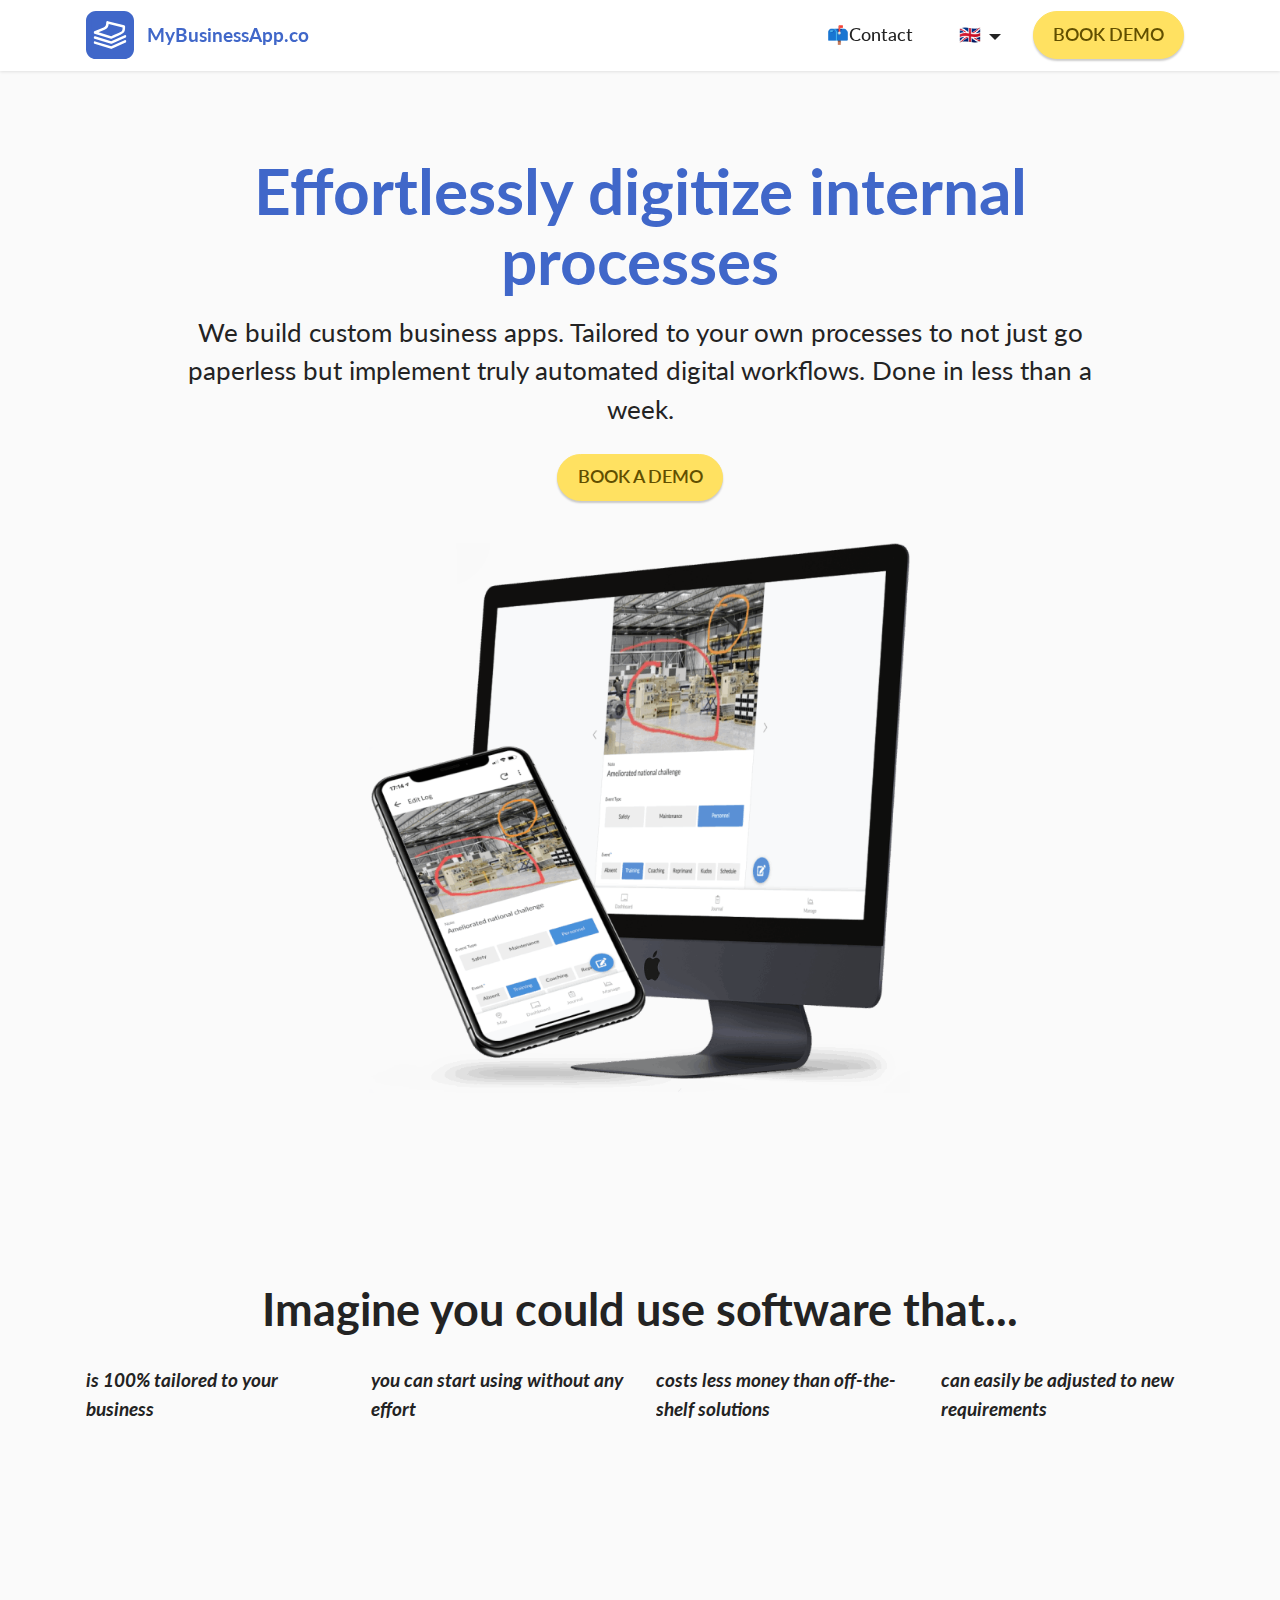
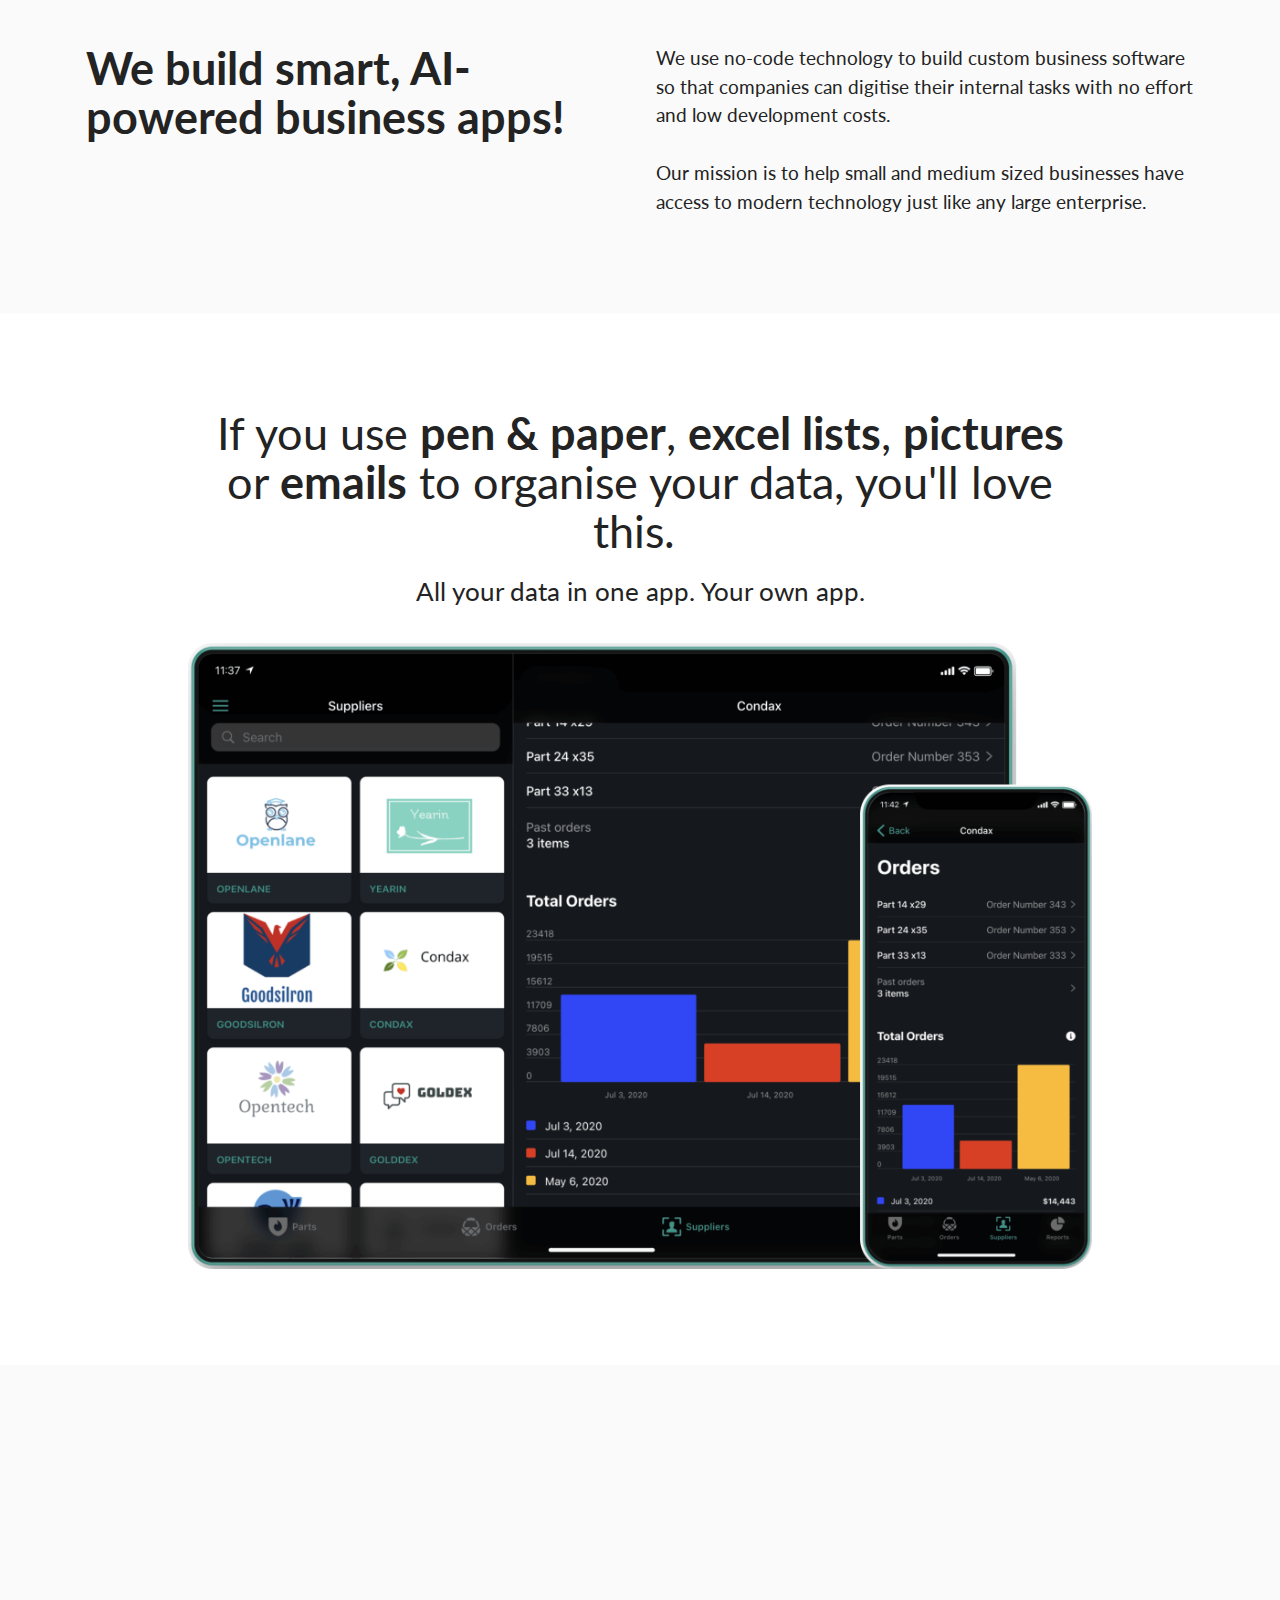
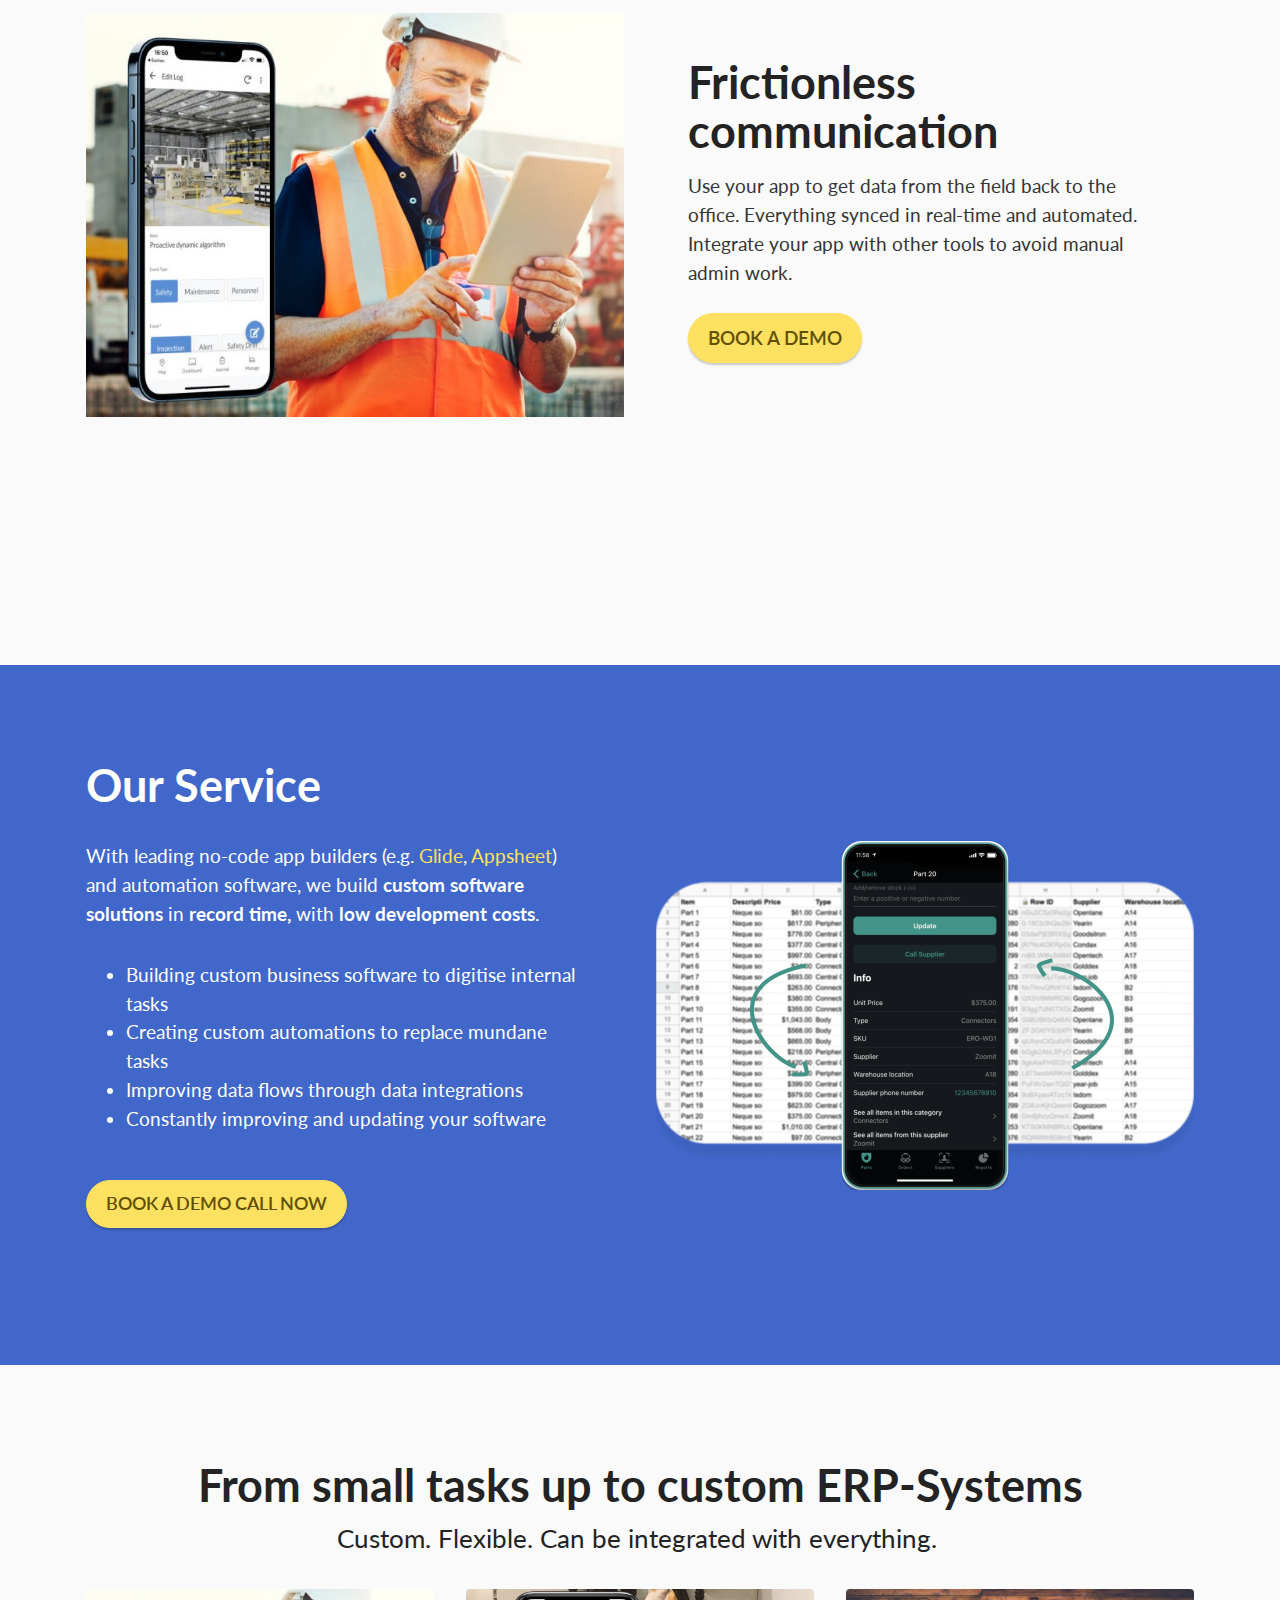
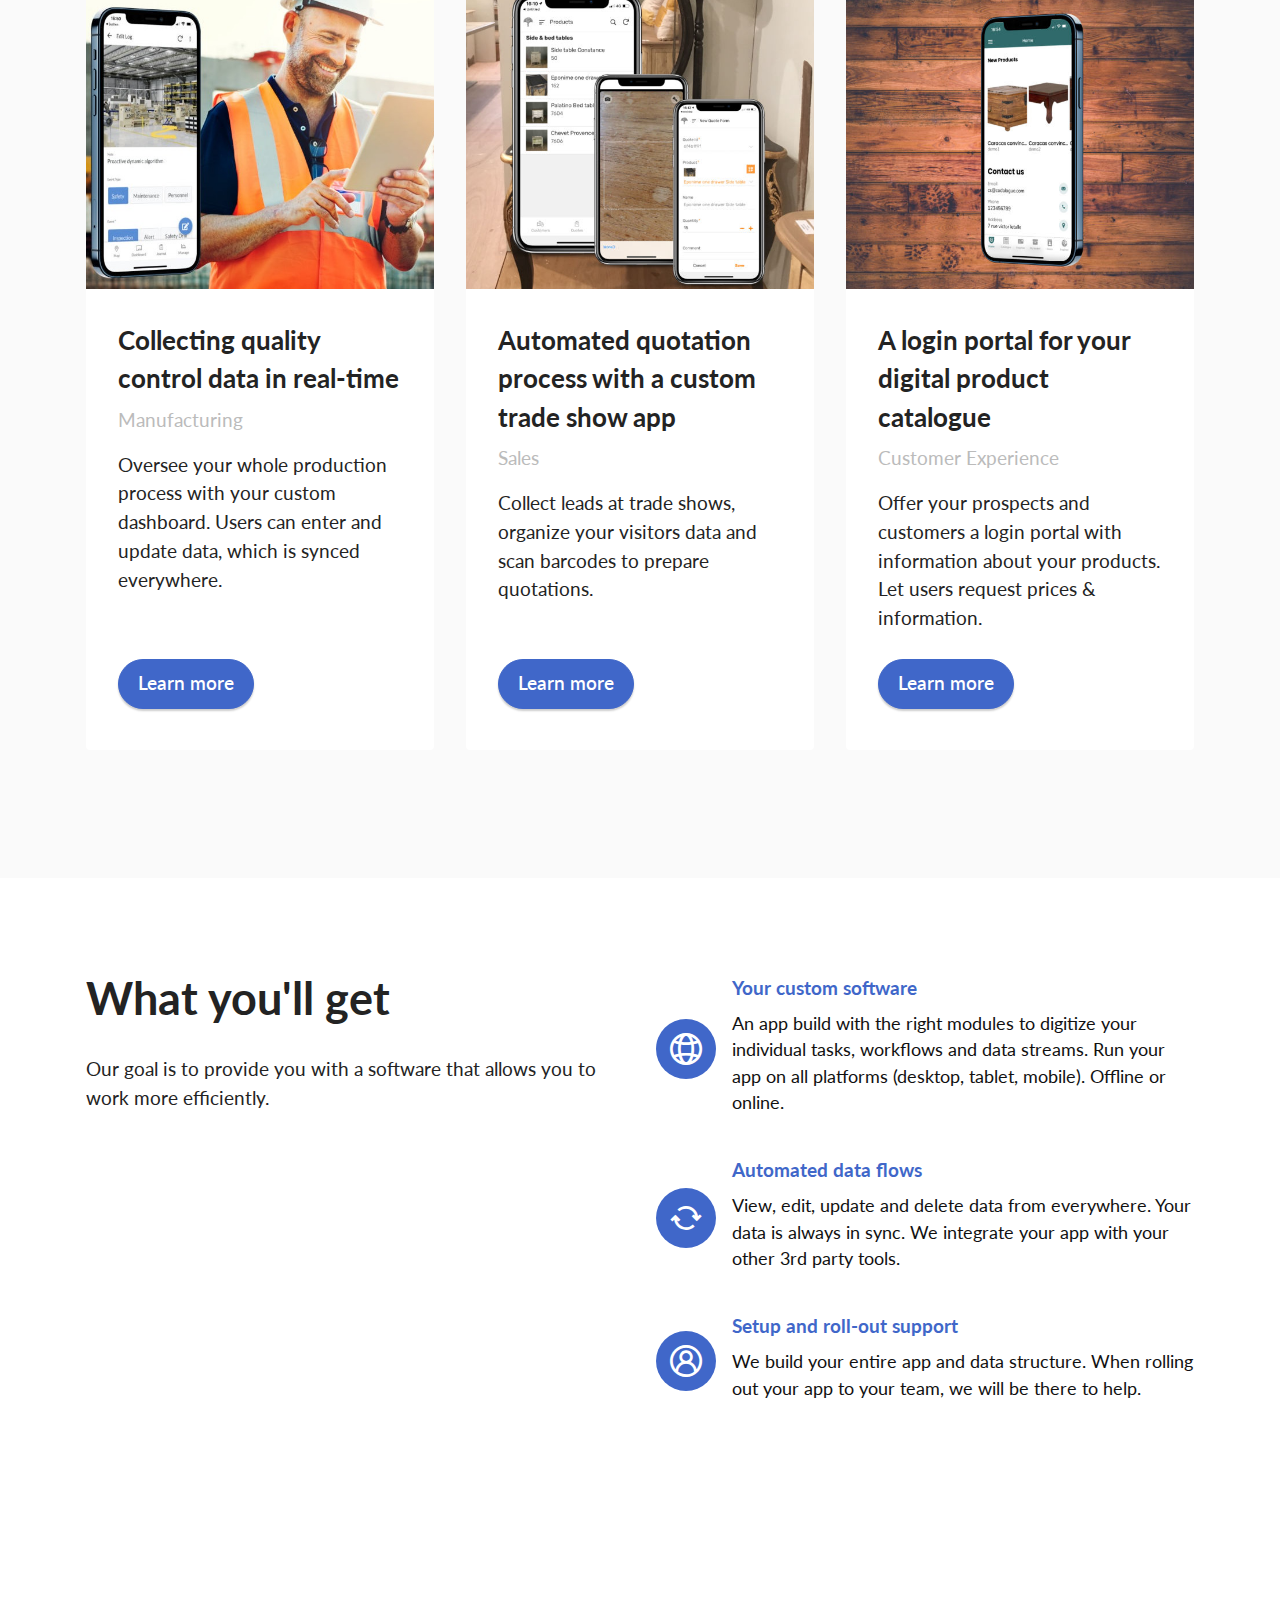
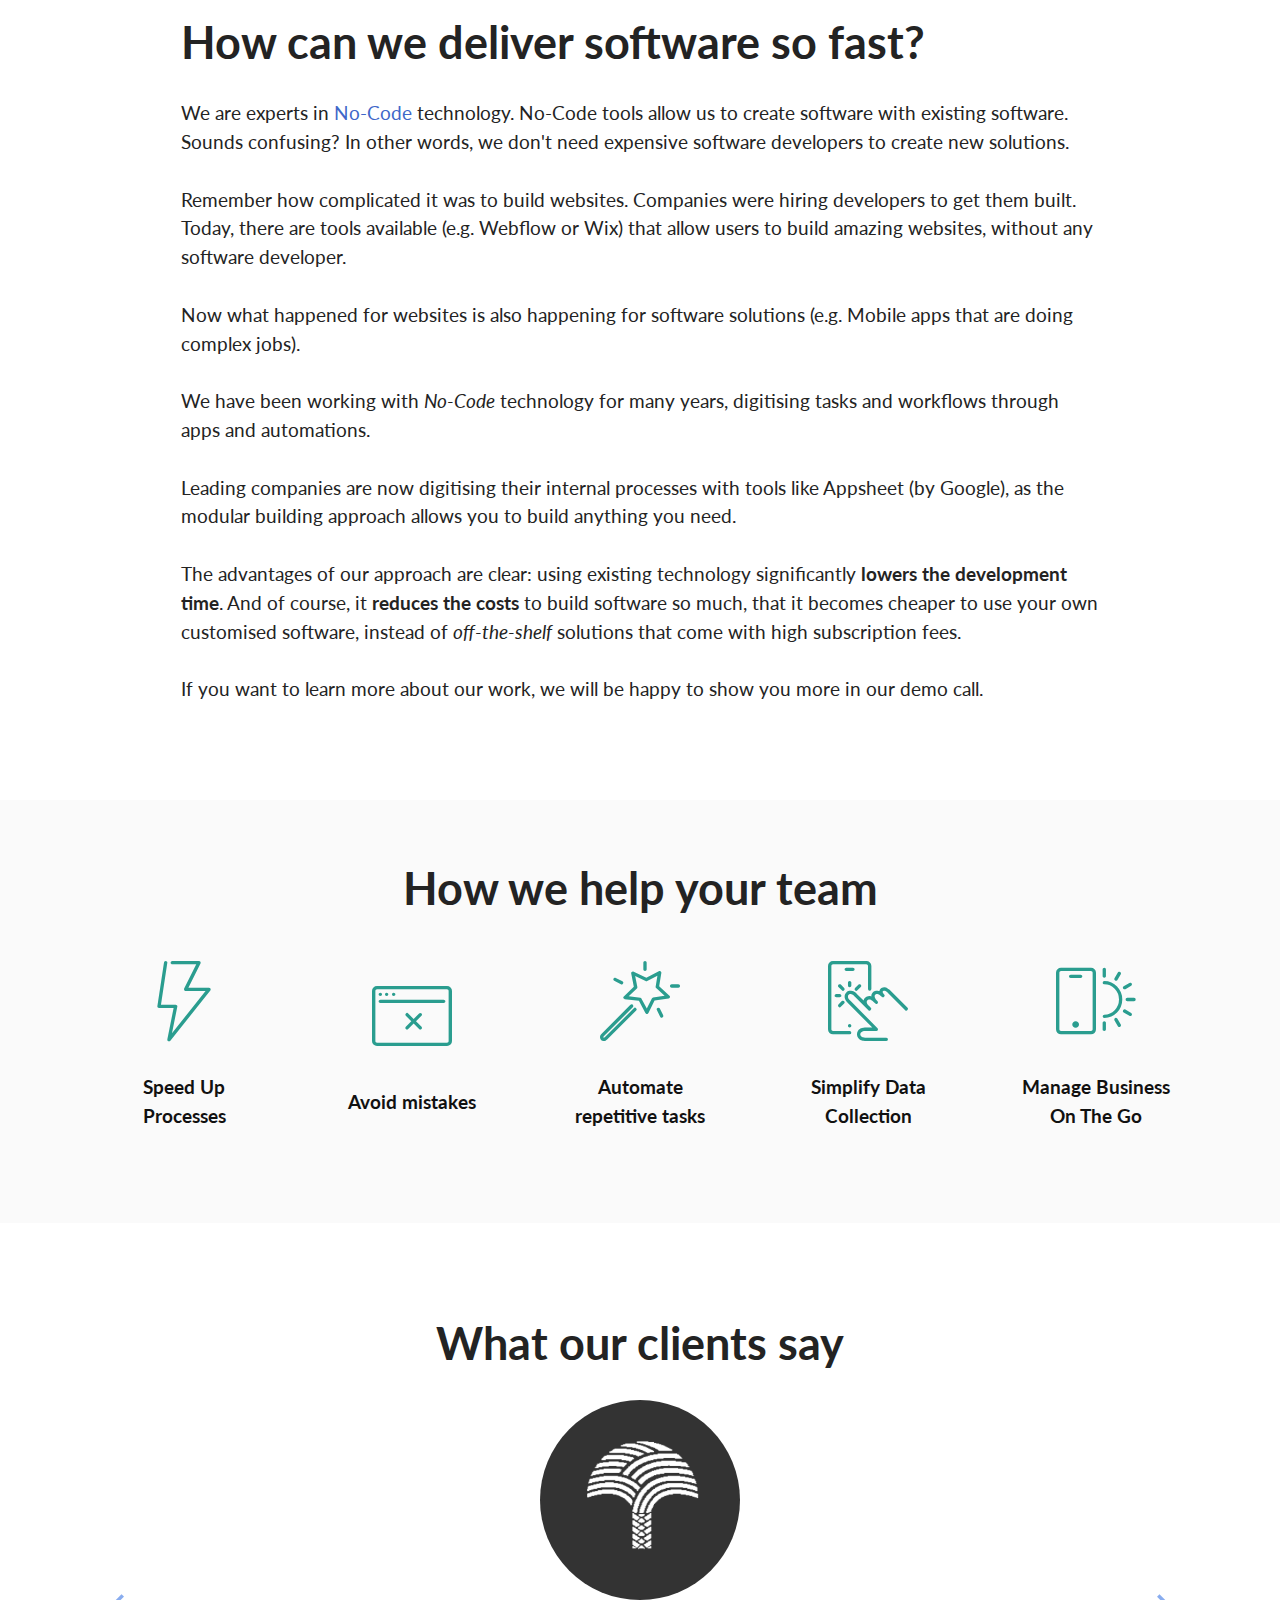
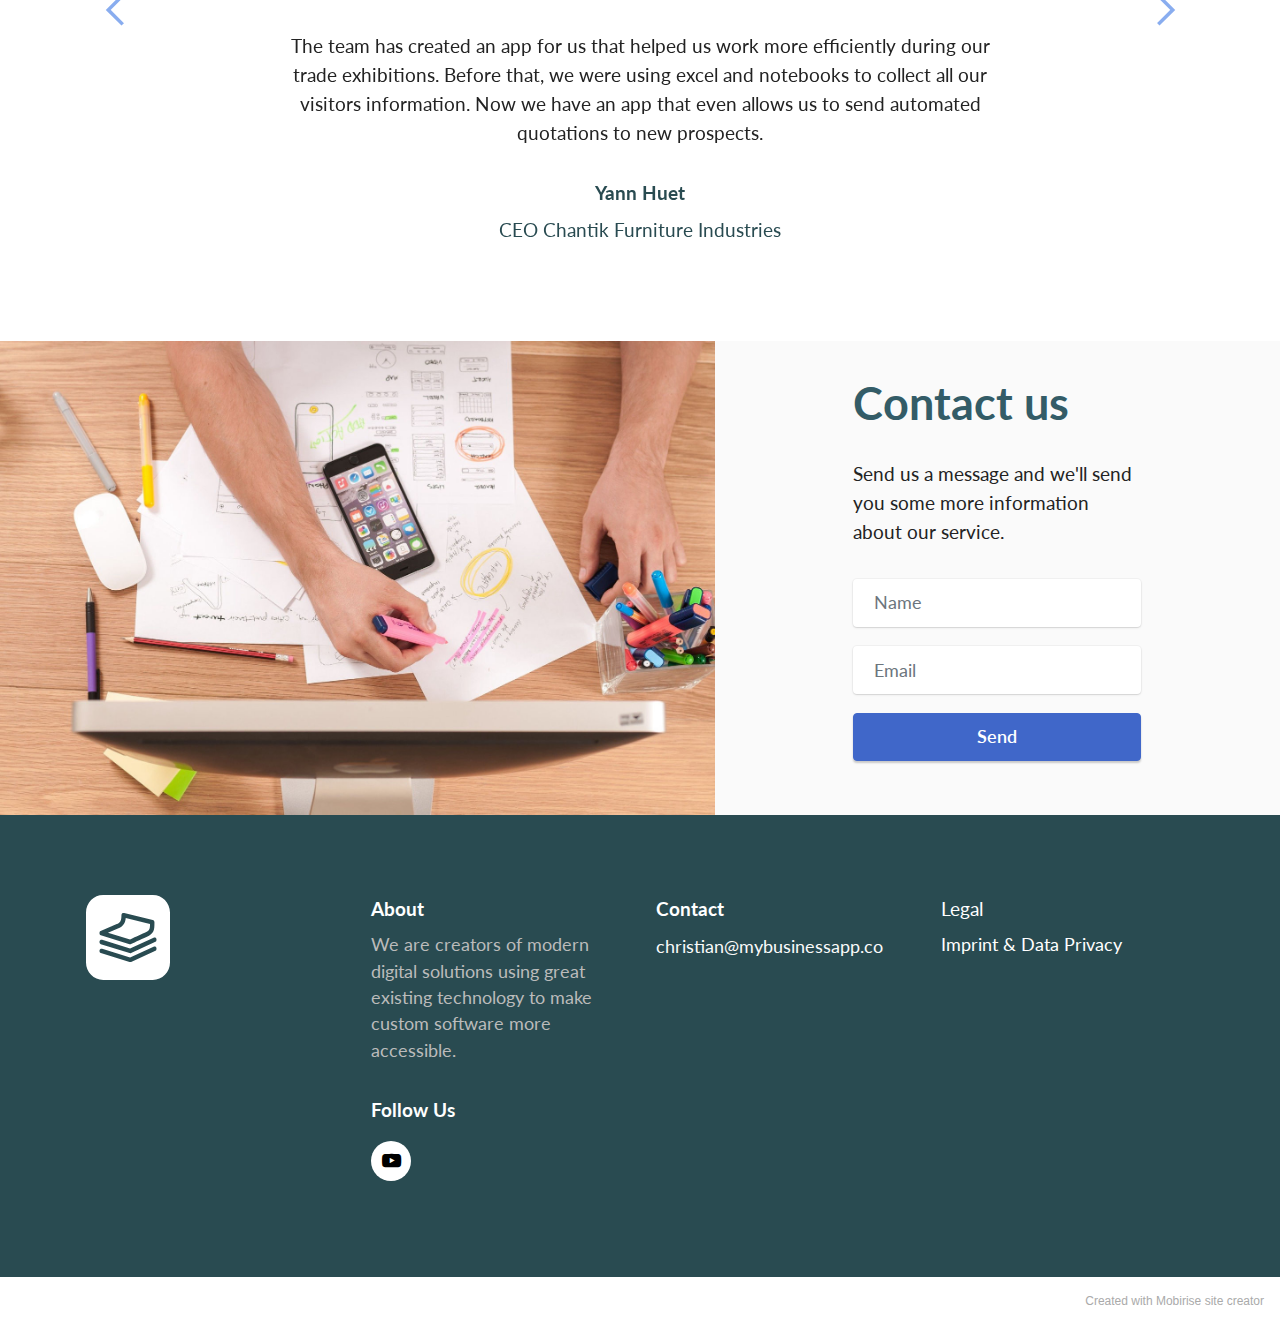
==== commit 5f5396cb: "reel" ====
--- a/index.html
+++ b/index.html
@@ -57,8 +57,7 @@
                 </div>
             </button>
             <div class="collapse navbar-collapse" id="navbarSupportedContent">
-                <ul class="navbar-nav nav-dropdown" data-app-modern-menu="true"><li class="nav-item"><a class="nav-link link text-black display-4" href="https://mobiri.se">🤖Features</a></li>
-                    <li class="nav-item"><a class="nav-link link text-black text-primary display-4" href="index.html#form3-2a">📫Contact</a>
+                <ul class="navbar-nav nav-dropdown" data-app-modern-menu="true"><li class="nav-item"><a class="nav-link link text-black text-primary display-4" href="index.html#form3-2a">📫Contact</a>
                     </li><li class="nav-item dropdown"><a class="nav-link link text-black dropdown-toggle display-4" href="#" data-toggle="dropdown-submenu" aria-expanded="false">🇬🇧</a><div class="dropdown-menu"><a class="text-black dropdown-item text-primary display-4" href="https://mybusinessapp.co/de">🇩🇪 Deutsch</a><a class="text-black dropdown-item text-primary display-4" href="index.html">🇬🇧 English</a></div></li></ul>
                 
                 <div class="navbar-buttons mbr-section-btn"><a class="btn btn-warning display-4" href="https://calendly.com/christianseidel-cs/introduction" target="_blank">
@@ -68,22 +67,20 @@
     </nav>
 </section>
 
-<section class="header11 cid-sqNvQ9UQ56 mbr-fullscreen" id="header11-23">
-
-    
-
-    
-
-    <div class="container">
-        <div class="row justify-content-center">
-            <div class="col-12 col-md-5 image-wrapper">
-                <img class="w-100" src="assets/images/herodevices-696x706.png" alt="Mobirise">
-            </div>
-            <div class="col-12 col-md">
-                <div class="text-wrapper text-center">
-                    <h1 class="mbr-section-title mbr-fonts-style mb-3 display-1"><strong>We build the smartest apps</strong></h1>
-                    <p class="mbr-text mbr-fonts-style display-5">Tailored to your own business processes to not just go paperless but implement truly automated digital workflows. Done in less than a week.</p>
-                    <div class="mbr-section-btn mt-3"><a class="btn btn-warning display-7" href="https://calendly.com/christianseidel-cs/introduction" target="_blank">BOOK A DEMO</a></div>
+<section class="header10 cid-szaelzcmHY" id="header10-2z">
+
+    
+
+    
+
+    <div class="align-center container-fluid">
+        <div class="row justify-content-center">
+            <div class="col-md-12 col-lg-9">
+                <h1 class="mbr-section-title mbr-fonts-style mb-3 display-1"><strong>Effortlessly digitize internal processes</strong></h1>
+                <p class="mbr-text mbr-fonts-style display-5">We build custom business apps. Tailored to your own processes to not just go paperless but implement truly automated digital workflows. Done in less than a week.</p>
+                <div class="mbr-section-btn mt-3"><a class="btn btn-warning display-4" href="https://calendly.com/christianseidel-cs/introduction" target="_blank">BOOK A DEMO</a></div>
+                <div class="image-wrap mt-4">
+                    <img src="assets/images/herodevices-696x706.png" alt="Mobirise" title="">
                 </div>
             </div>
         </div>
@@ -469,7 +466,7 @@
                 </div>
             </div>
             <div class="col-lg-3 offset-lg-1 mbr-form" data-form-type="formoid">
-                <form action="https://mobirise.eu/" method="POST" class="mbr-form form-with-styler" data-form-title="Form Name"><input type="hidden" name="email" data-form-email="true" value="hFbZ7yBoAgT7Sv2C0+JbX6UK4hFLWE/fP4NdCWmTQ0Iwl8ySaYA3MbPDkfL7lzZxxaziJhtlItOegS+Eg4V77X/LjKXn/FQVvqpmYKzmuN18n/h5A/T5i8XoRu7UrZ2s">
+                <form action="https://mobirise.eu/" method="POST" class="mbr-form form-with-styler" data-form-title="Form Name"><input type="hidden" name="email" data-form-email="true" value="XXyBgm4gi3zOz6rpqVcybR/7lU7S/AQSl8pdfI6QuYj1LKQ45BVwSsxWR2nWYSiKZVSZJYvTcSWsHSF7q3KgsR88Ecg4NC6kd8MIu/uk6SHZbgfpF4cqUhSiYKLEZY/N">
                     <div class="">
                         <div hidden="hidden" data-form-alert="" class="alert alert-success col-12">Thanks for contacting us!</div>
                         <div hidden="hidden" data-form-alert-danger="" class="alert alert-danger col-12">Oops...! some
@@ -543,7 +540,7 @@
             
         </div>
     </div>
-</section><section style="background-color: #fff; font-family: -apple-system, BlinkMacSystemFont, 'Segoe UI', 'Roboto', 'Helvetica Neue', Arial, sans-serif; color:#aaa; font-size:12px; padding: 0; align-items: center; display: flex;"><a href="https://mobirise.site/h" style="flex: 1 1; height: 3rem; padding-left: 1rem;"></a><p style="flex: 0 0 auto; margin:0; padding-right:1rem;"><a href="https://mobirise.site/q" style="color:#aaa;">The page</a> was built with Mobirise web templates</p></section><script src="assets/web/assets/jquery/jquery.min.js"></script>  <script src="assets/popper/popper.min.js"></script>  <script src="assets/tether/tether.min.js"></script>  <script src="assets/bootstrap/js/bootstrap.min.js"></script>  <script src="assets/web/assets/cookies-alert-plugin/cookies-alert-core.js"></script>  <script src="assets/web/assets/cookies-alert-plugin/cookies-alert-script.js"></script>  <script src="assets/smoothscroll/smooth-scroll.js"></script>  <script src="assets/dropdown/js/nav-dropdown.js"></script>  <script src="assets/dropdown/js/navbar-dropdown.js"></script>  <script src="assets/touchswipe/jquery.touch-swipe.min.js"></script>  <script src="assets/bootstrapcarouselswipe/bootstrap-carousel-swipe.js"></script>  <script src="assets/mbr-testimonials-slider/mbr-testimonials-slider.js"></script>  <script src="assets/formstyler/jquery.formstyler.js"></script>  <script src="assets/formstyler/jquery.formstyler.min.js"></script>  <script src="assets/datepicker/jquery.datetimepicker.full.js"></script>  <script src="assets/theme/js/script.js"></script>  <script src="assets/formoid/formoid.min.js"></script>  
+</section><section style="background-color: #fff; font-family: -apple-system, BlinkMacSystemFont, 'Segoe UI', 'Roboto', 'Helvetica Neue', Arial, sans-serif; color:#aaa; font-size:12px; padding: 0; align-items: center; display: flex;"><a href="https://mobirise.site/e" style="flex: 1 1; height: 3rem; padding-left: 1rem;"></a><p style="flex: 0 0 auto; margin:0; padding-right:1rem;">Created with Mobirise <a href="https://mobirise.site/j" style="color:#aaa;">site</a> creator</p></section><script src="assets/web/assets/jquery/jquery.min.js"></script>  <script src="assets/popper/popper.min.js"></script>  <script src="assets/tether/tether.min.js"></script>  <script src="assets/bootstrap/js/bootstrap.min.js"></script>  <script src="assets/web/assets/cookies-alert-plugin/cookies-alert-core.js"></script>  <script src="assets/web/assets/cookies-alert-plugin/cookies-alert-script.js"></script>  <script src="assets/smoothscroll/smooth-scroll.js"></script>  <script src="assets/dropdown/js/nav-dropdown.js"></script>  <script src="assets/dropdown/js/navbar-dropdown.js"></script>  <script src="assets/touchswipe/jquery.touch-swipe.min.js"></script>  <script src="assets/bootstrapcarouselswipe/bootstrap-carousel-swipe.js"></script>  <script src="assets/mbr-testimonials-slider/mbr-testimonials-slider.js"></script>  <script src="assets/formstyler/jquery.formstyler.js"></script>  <script src="assets/formstyler/jquery.formstyler.min.js"></script>  <script src="assets/datepicker/jquery.datetimepicker.full.js"></script>  <script src="assets/theme/js/script.js"></script>  <script src="assets/formoid/formoid.min.js"></script>  
   
   
 <div id="cookie-dialog" style="display: none;"><div id="cookiesdirective"><div style="position: fixed; top: 0; right: 0; bottom: 0; left: 0; background-color: rgb(0, 0, 0); opacity: 0.8; z-index: 9999;"></div><div style="position: fixed; top: 0; right: 0; bottom: 0; left: 0; display: flex; align-items: center; z-index: 10000"><div class="cookie-wrapper" style="position: relative; width: 100%; max-width: 500px; margin-right: auto; margin-left: auto; padding: 1rem; text-align: center; border-radius: .3rem; box-shadow: 0 10px 40px 0 rgba(0,0,0,0.2); color:#424a4d; background:rgba(250, 250, 250, 0.99);"><div class="mbr-text"><p class="display-7">We use cookies to give you the best experience. Read our <a style='color: #424a4d; text-decoration: underline;' href='privacy.html'>cookie policy</a>.</p></div><div class="mbr-section-btn"><a style="margin:0;;" class="btn btn-sm btn-primary display-7" id="impliedsubmit">Agree</a></div></div></div></div></div>
--- a/assets/mobirise/css/mbr-additional.css
+++ b/assets/mobirise/css/mbr-additional.css
@@ -1062,32 +1062,26 @@
     left: -1rem;
   }
 }
-.cid-sqNvQ9UQ56 {
+.cid-szaelzcmHY {
+  padding-top: 6rem;
+  padding-bottom: 6rem;
   background-color: #fafafa;
 }
-.cid-sqNvQ9UQ56 .row {
-  flex-direction: row-reverse;
-}
-.cid-sqNvQ9UQ56 .row {
-  align-items: center;
-}
-@media (max-width: 991px) {
-  .cid-sqNvQ9UQ56 .image-wrapper {
-    padding: 1rem;
-  }
+.cid-szaelzcmHY .image-wrap img {
+  width: 100%;
 }
 @media (min-width: 992px) {
-  .cid-sqNvQ9UQ56 .text-wrapper {
-    padding: 0 2rem;
-  }
-}
-.cid-sqNvQ9UQ56 .mbr-section-title {
-  text-align: left;
-  color: #232323;
-}
-.cid-sqNvQ9UQ56 .mbr-text,
-.cid-sqNvQ9UQ56 .mbr-section-btn {
-  text-align: left;
+  .cid-szaelzcmHY .image-wrap img {
+    display: block;
+    margin: auto;
+    width: 60%;
+  }
+}
+.cid-szaelzcmHY .mbr-section-title {
+  color: #4067c9;
+}
+.cid-szaelzcmHY .mbr-text,
+.cid-szaelzcmHY .mbr-section-btn {
   color: #232323;
 }
 .cid-sr4nrBQanQ {
--- a/assets/mobirise/css/mbr-additional.css
+++ b/assets/mobirise/css/mbr-additional.css
@@ -1062,32 +1062,26 @@
     left: -1rem;
   }
 }
-.cid-sqNvQ9UQ56 {
+.cid-szaelzcmHY {
+  padding-top: 6rem;
+  padding-bottom: 6rem;
   background-color: #fafafa;
 }
-.cid-sqNvQ9UQ56 .row {
-  flex-direction: row-reverse;
-}
-.cid-sqNvQ9UQ56 .row {
-  align-items: center;
-}
-@media (max-width: 991px) {
-  .cid-sqNvQ9UQ56 .image-wrapper {
-    padding: 1rem;
-  }
+.cid-szaelzcmHY .image-wrap img {
+  width: 100%;
 }
 @media (min-width: 992px) {
-  .cid-sqNvQ9UQ56 .text-wrapper {
-    padding: 0 2rem;
-  }
-}
-.cid-sqNvQ9UQ56 .mbr-section-title {
-  text-align: left;
-  color: #232323;
-}
-.cid-sqNvQ9UQ56 .mbr-text,
-.cid-sqNvQ9UQ56 .mbr-section-btn {
-  text-align: left;
+  .cid-szaelzcmHY .image-wrap img {
+    display: block;
+    margin: auto;
+    width: 60%;
+  }
+}
+.cid-szaelzcmHY .mbr-section-title {
+  color: #4067c9;
+}
+.cid-szaelzcmHY .mbr-text,
+.cid-szaelzcmHY .mbr-section-btn {
   color: #232323;
 }
 .cid-sr4nrBQanQ {
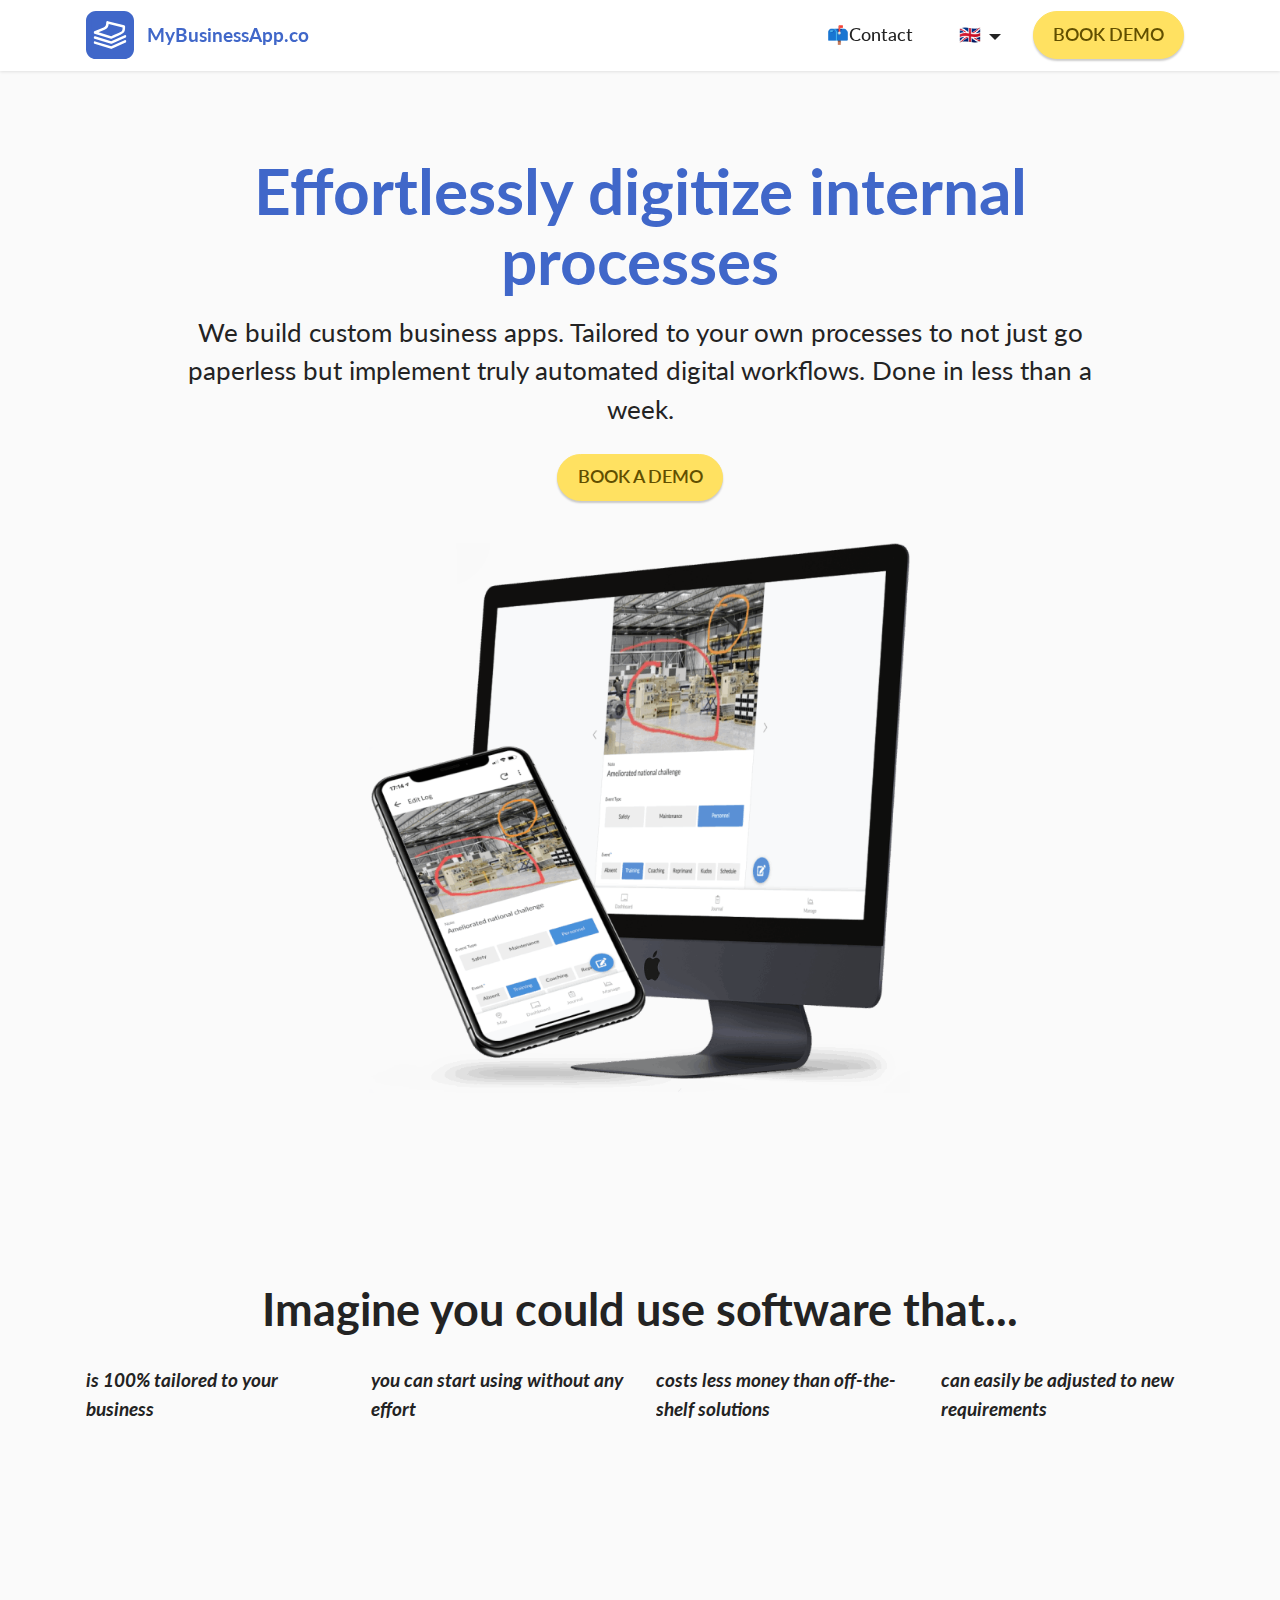
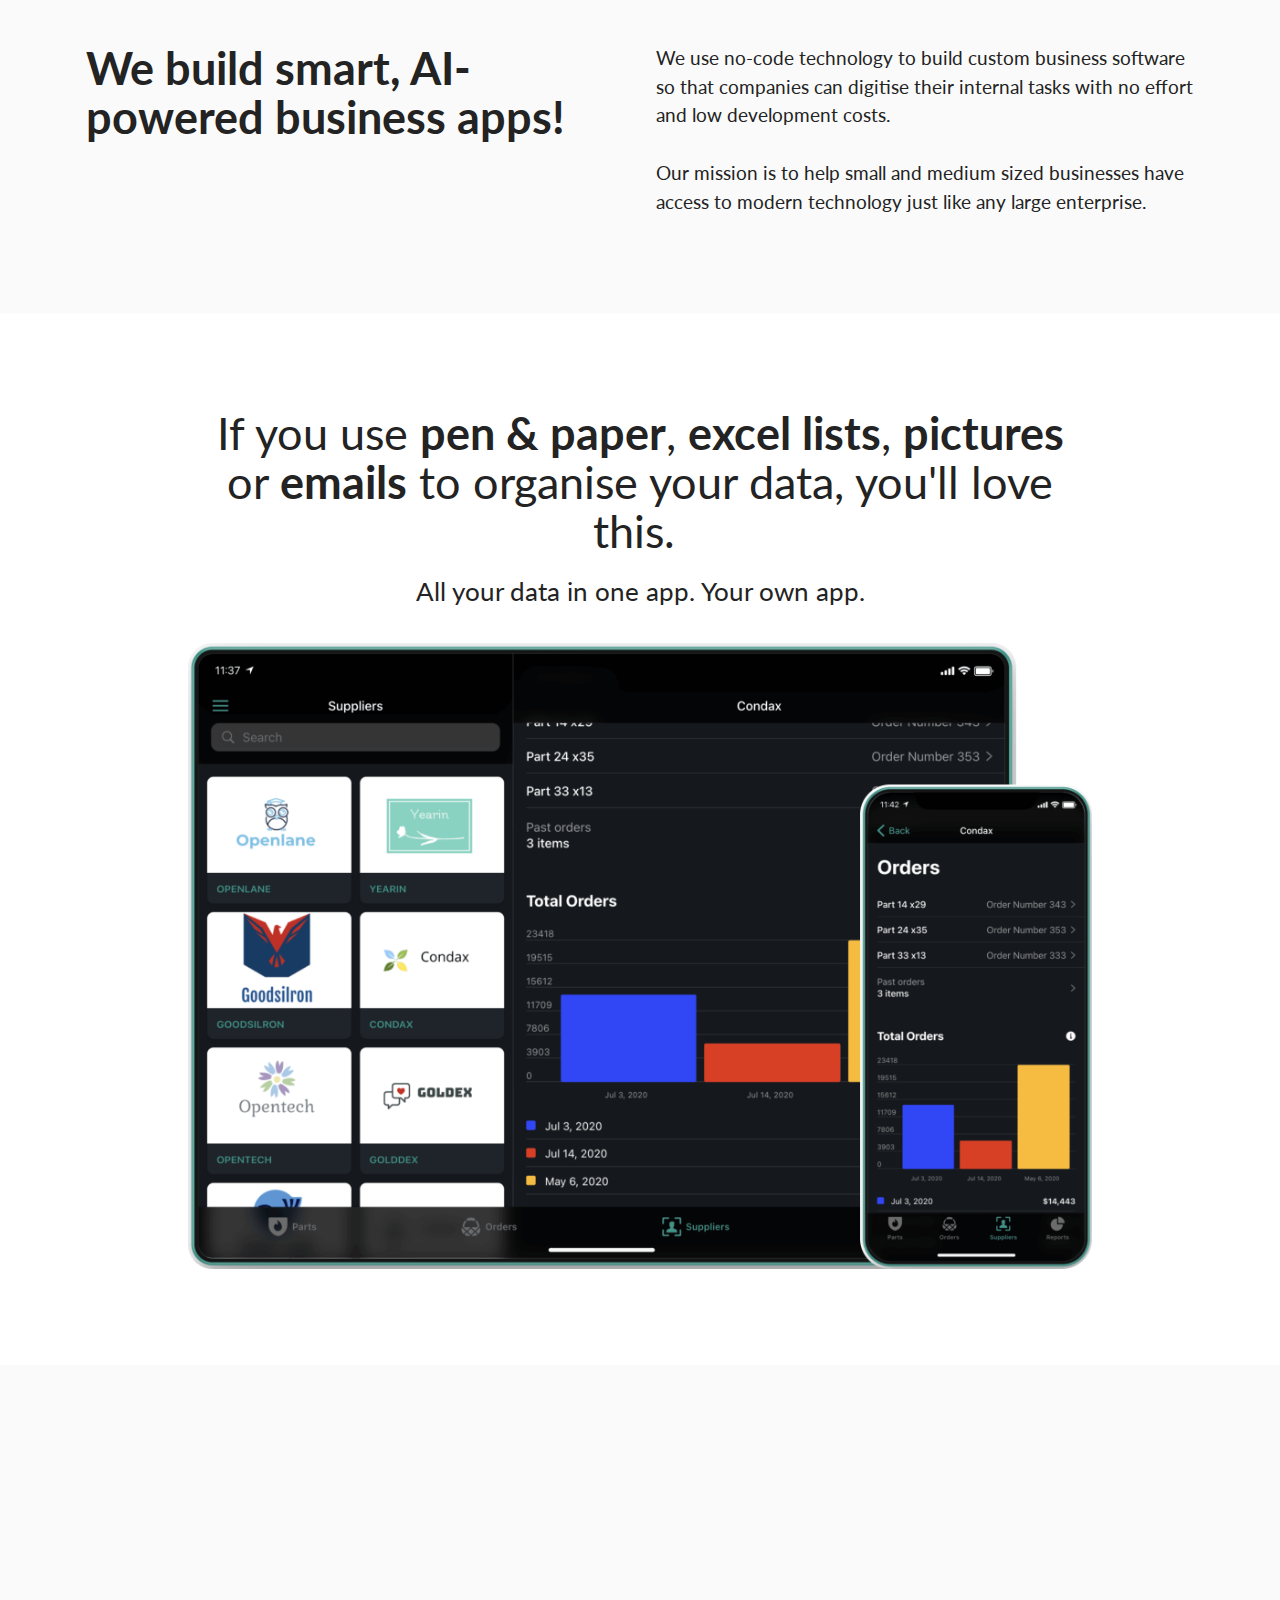
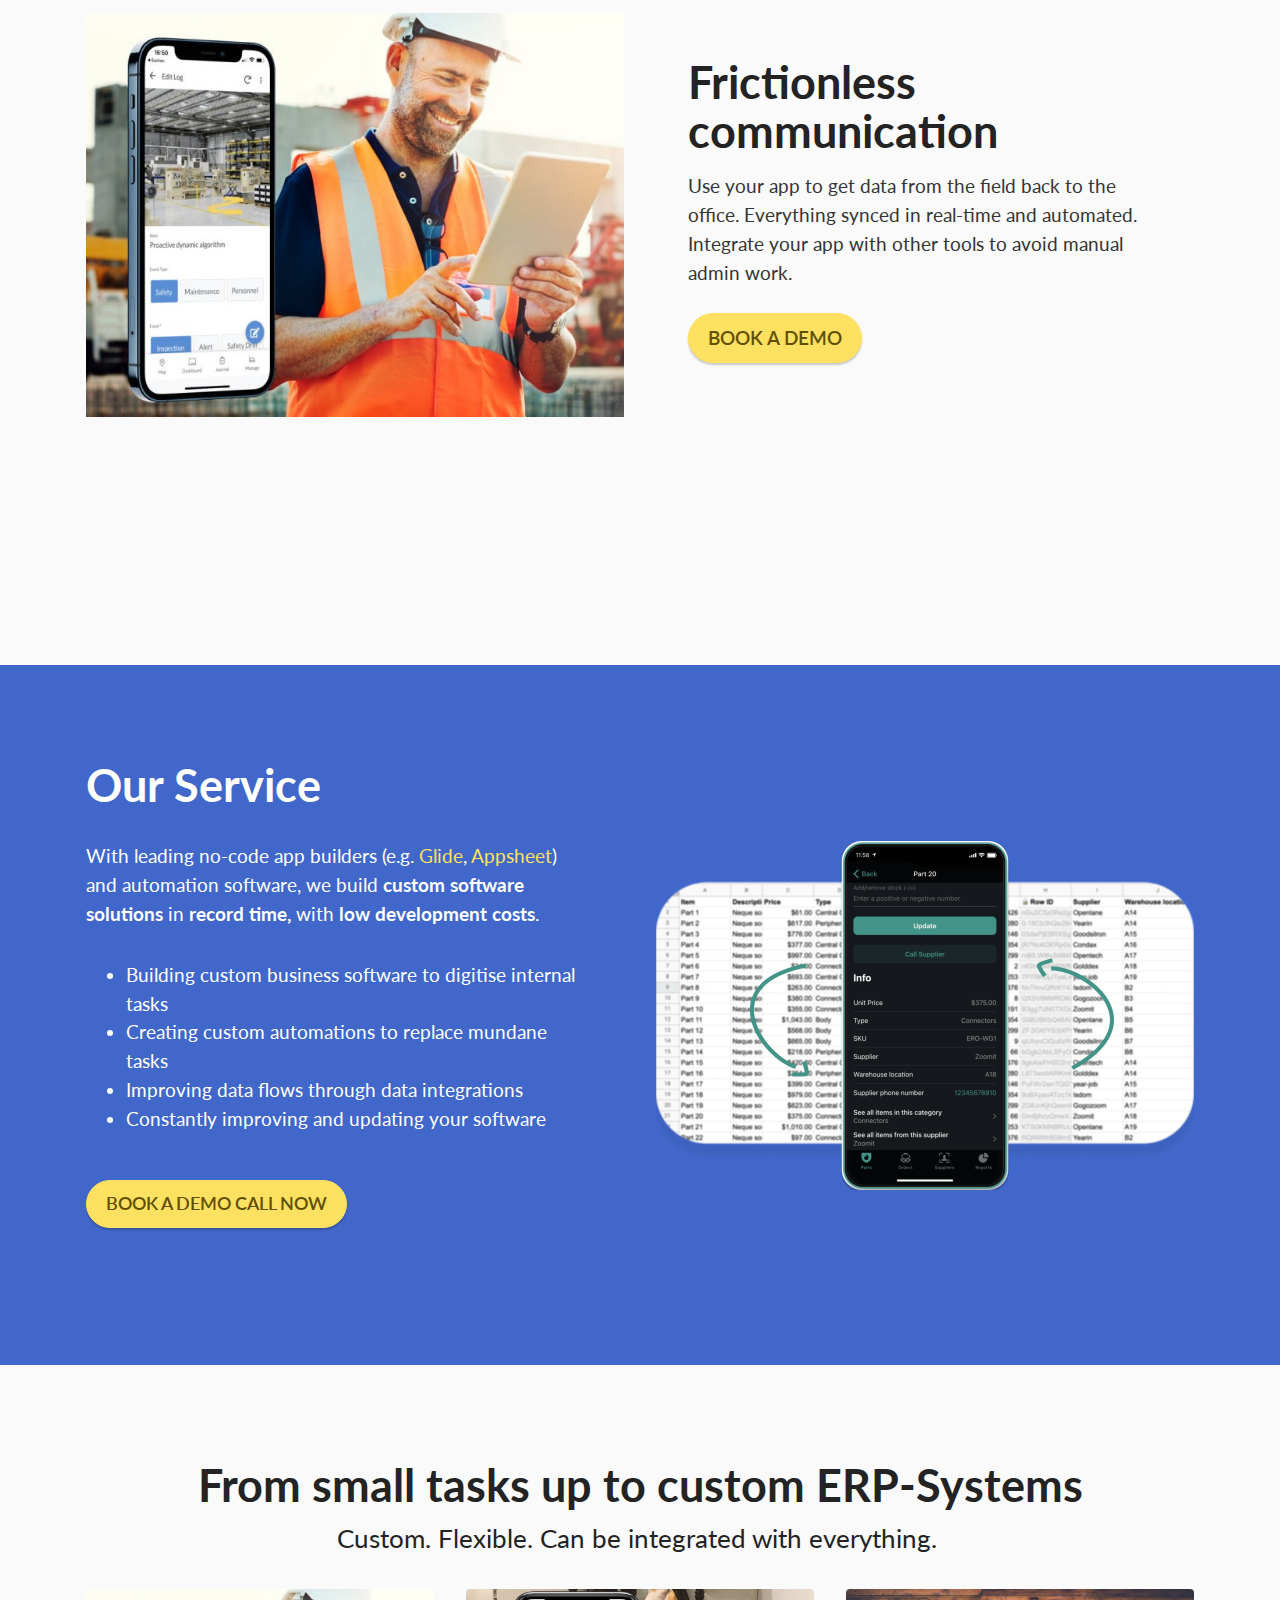
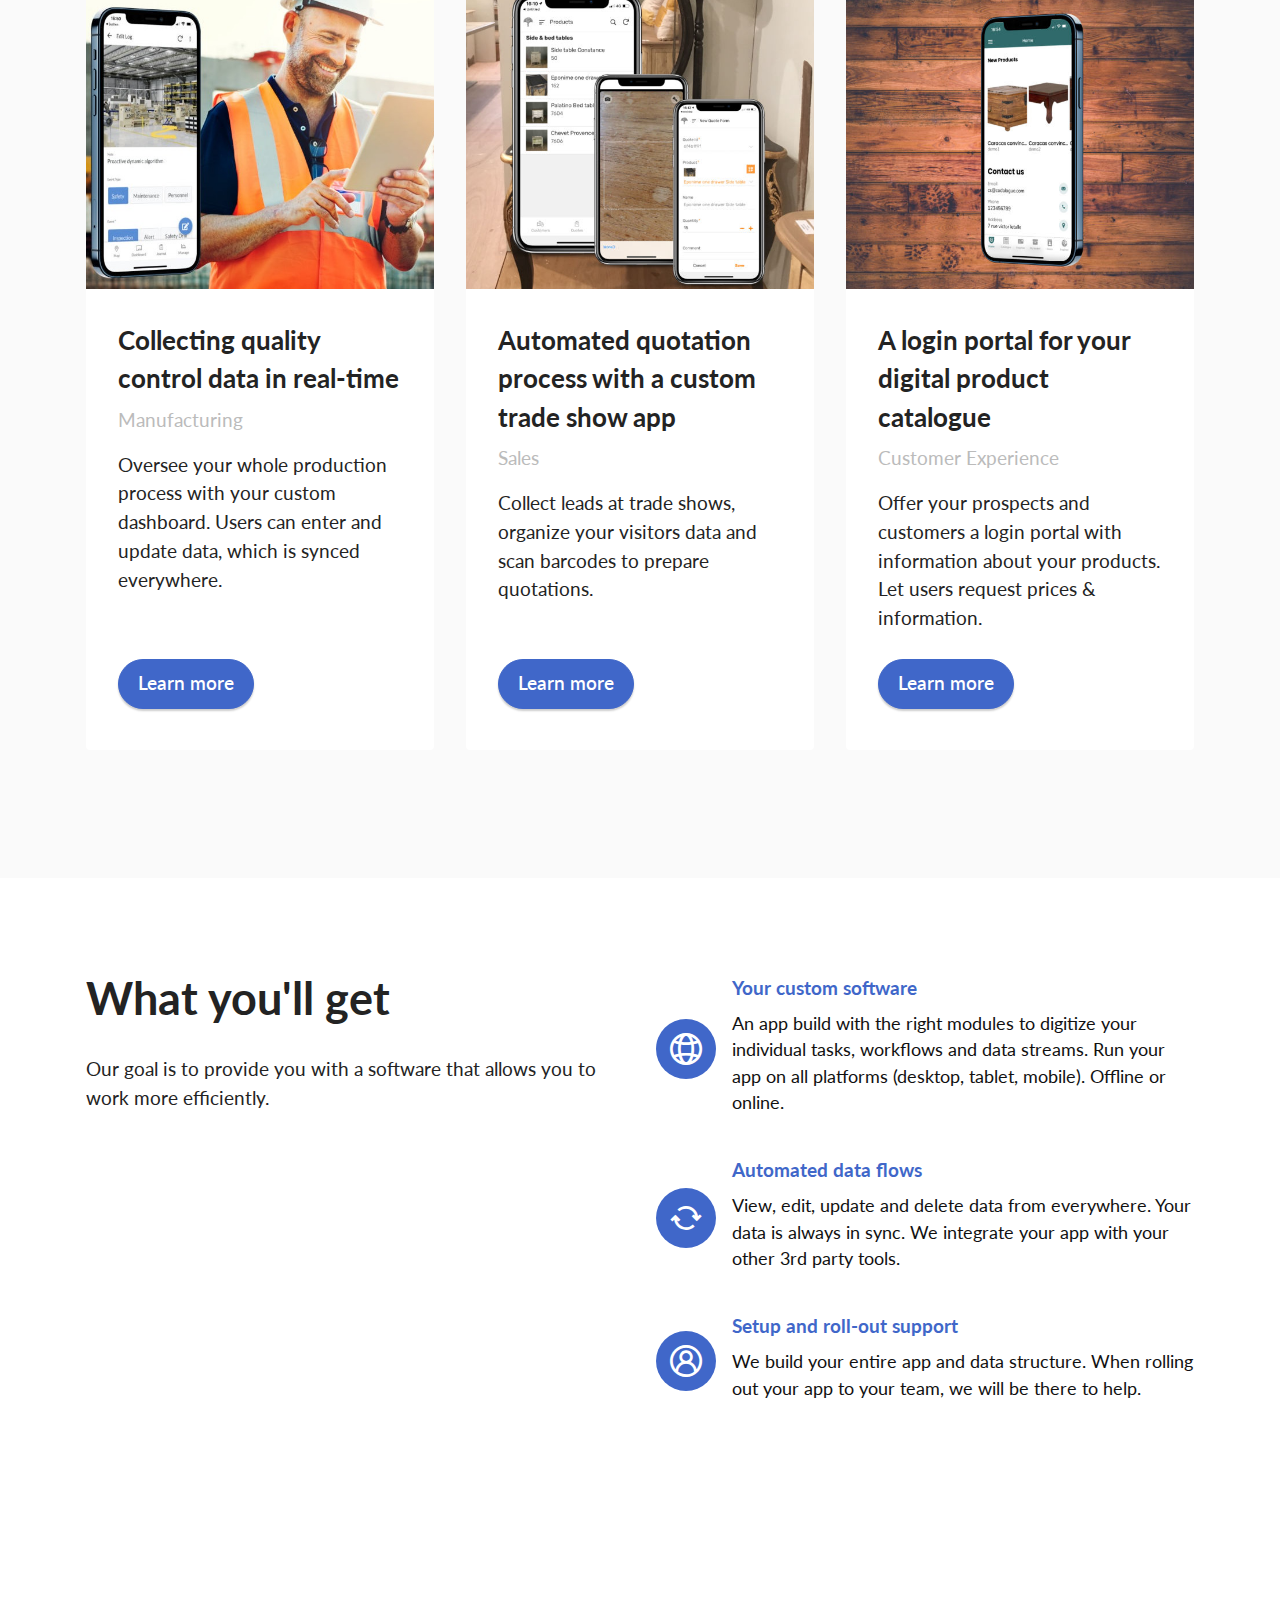
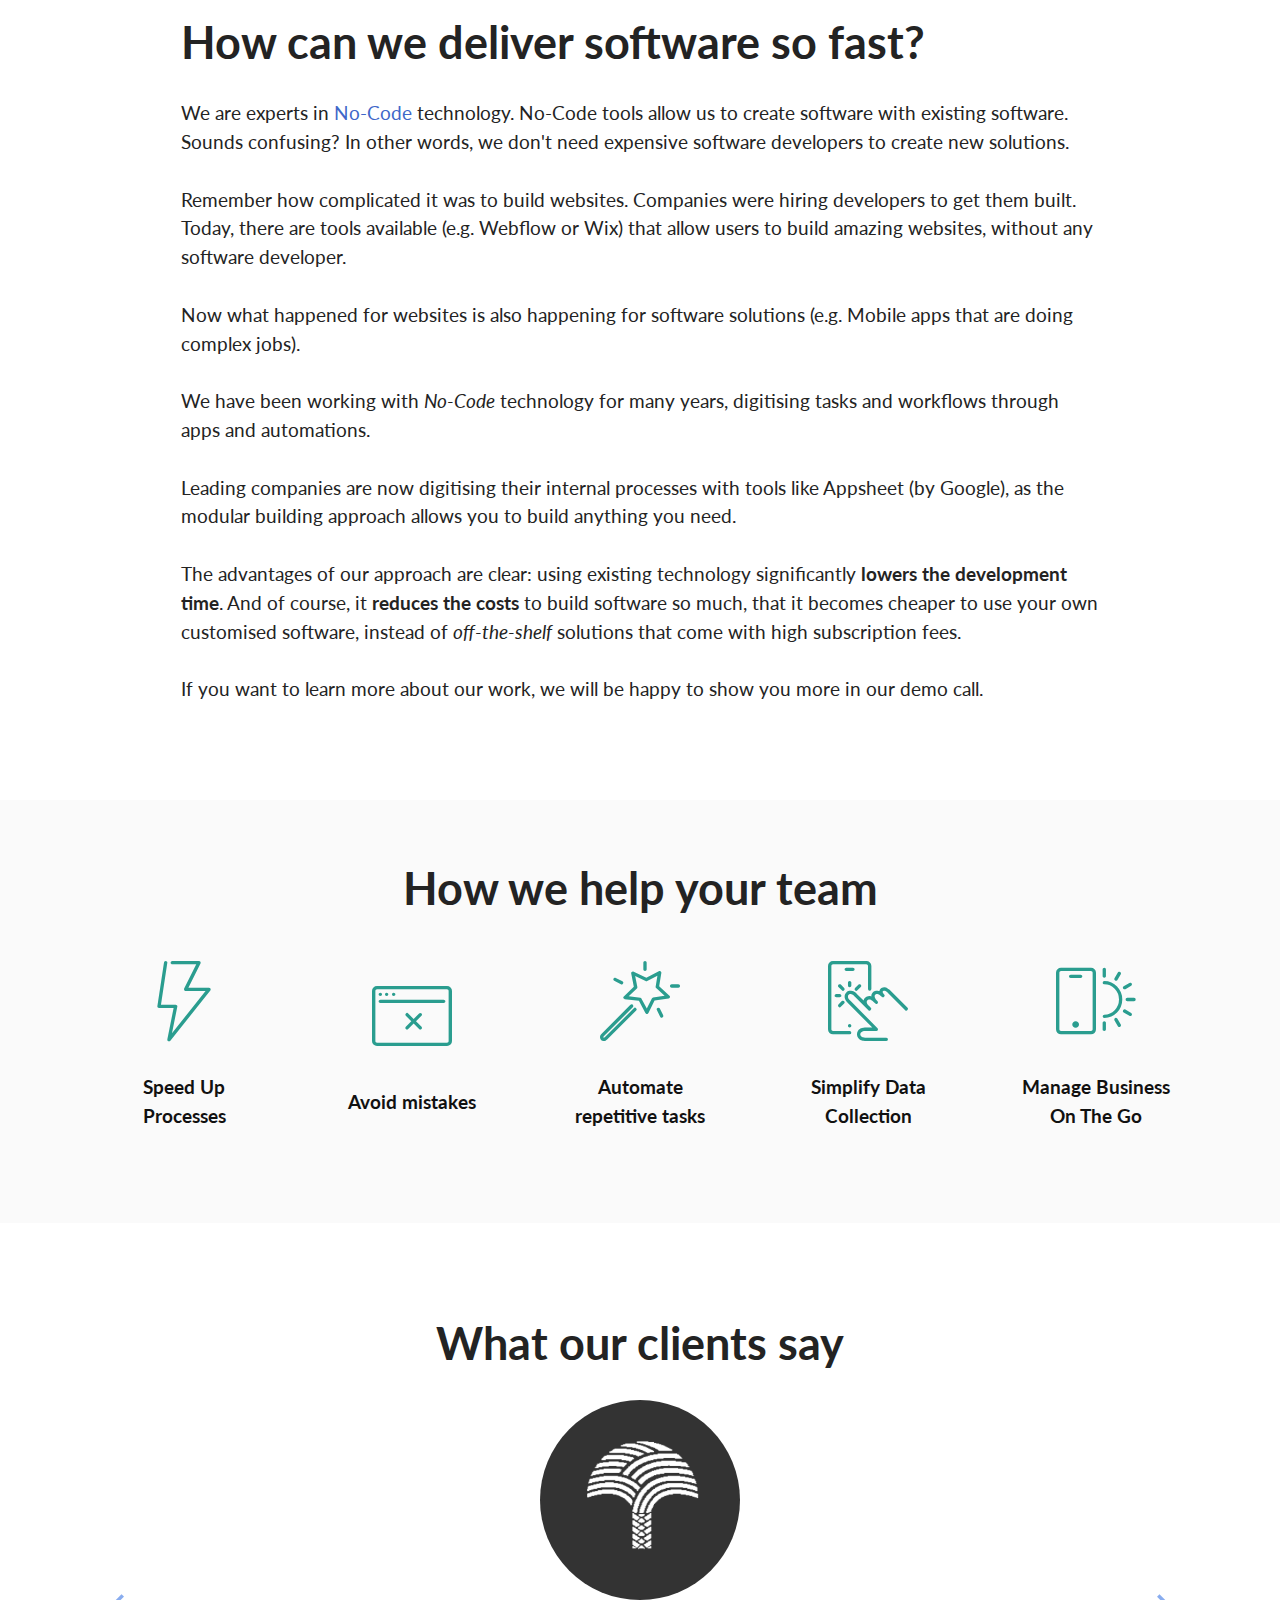
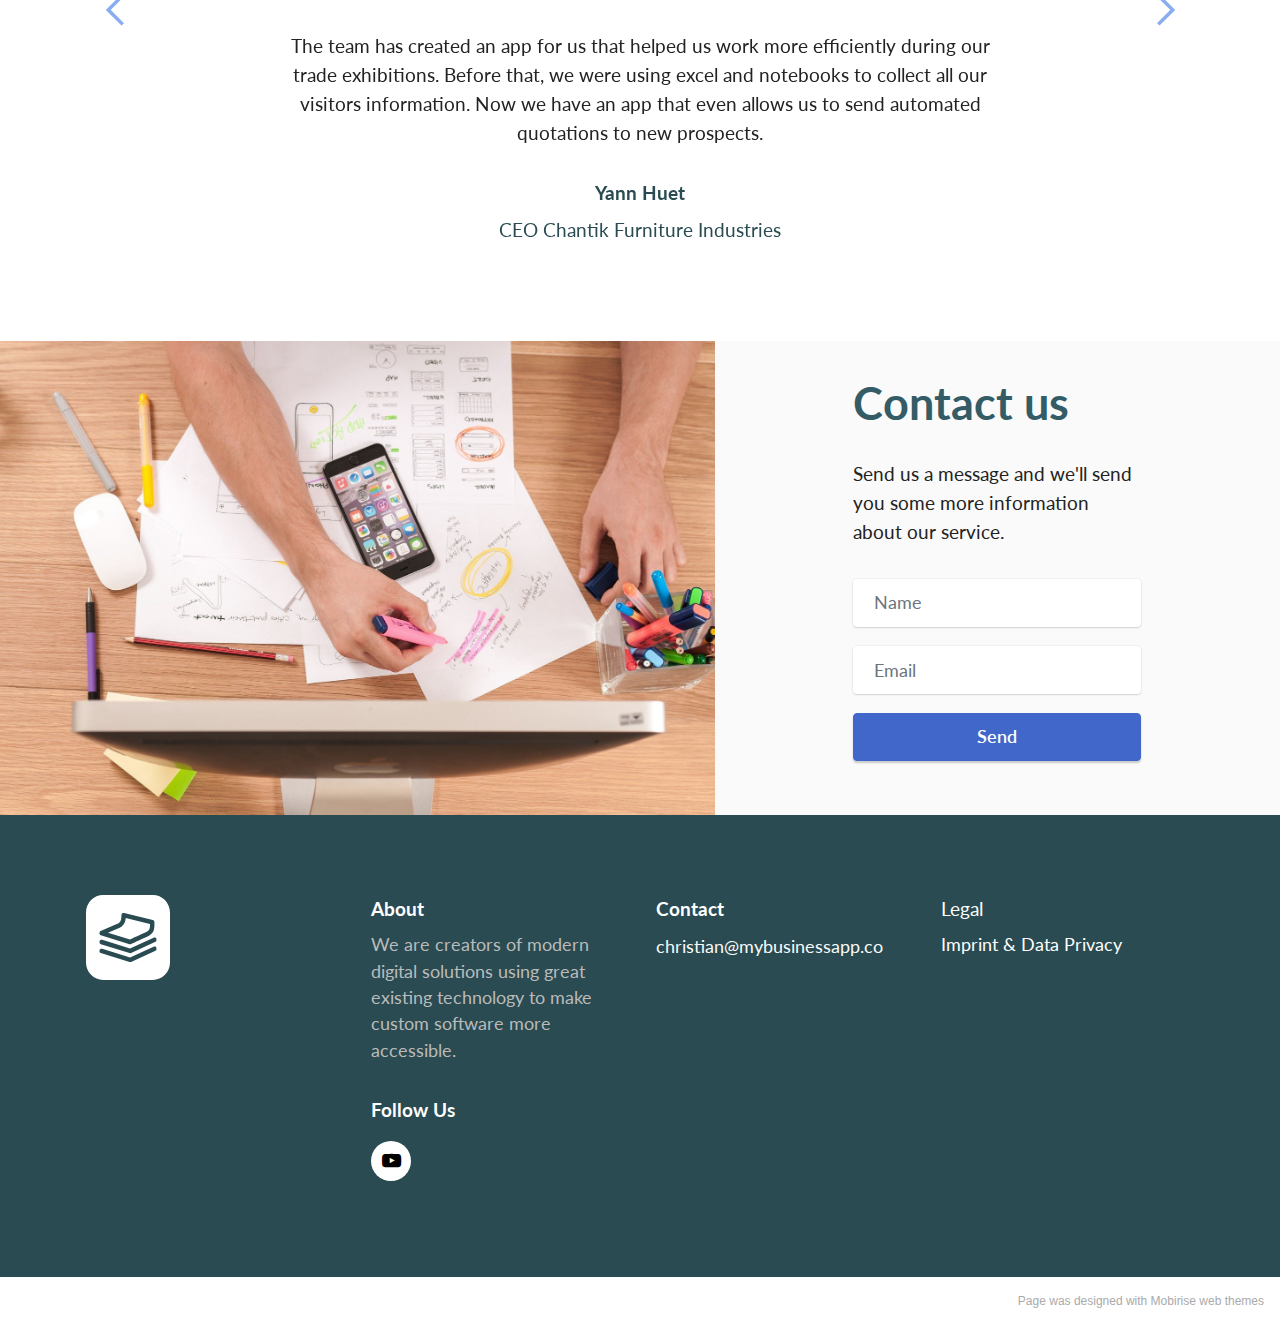
==== commit 909ba261: "reel" ====
--- a/index.html
+++ b/index.html
@@ -466,7 +466,7 @@
                 </div>
             </div>
             <div class="col-lg-3 offset-lg-1 mbr-form" data-form-type="formoid">
-                <form action="https://mobirise.eu/" method="POST" class="mbr-form form-with-styler" data-form-title="Form Name"><input type="hidden" name="email" data-form-email="true" value="XXyBgm4gi3zOz6rpqVcybR/7lU7S/AQSl8pdfI6QuYj1LKQ45BVwSsxWR2nWYSiKZVSZJYvTcSWsHSF7q3KgsR88Ecg4NC6kd8MIu/uk6SHZbgfpF4cqUhSiYKLEZY/N">
+                <form action="https://mobirise.eu/" method="POST" class="mbr-form form-with-styler" data-form-title="Form Name"><input type="hidden" name="email" data-form-email="true" value="o80NPrKZpA8IFD/OB3EXdjYOGovm8e7eAb0HVc2FmMTh3HJOcvIID1lpGlj57CKEjLwrP5Djkylr4ypg3gj6eiRO0DFAXW0iHC2SSL+x99t7LJvREtOnMD/CF71rEeag">
                     <div class="">
                         <div hidden="hidden" data-form-alert="" class="alert alert-success col-12">Thanks for contacting us!</div>
                         <div hidden="hidden" data-form-alert-danger="" class="alert alert-danger col-12">Oops...! some
@@ -540,7 +540,7 @@
             
         </div>
     </div>
-</section><section style="background-color: #fff; font-family: -apple-system, BlinkMacSystemFont, 'Segoe UI', 'Roboto', 'Helvetica Neue', Arial, sans-serif; color:#aaa; font-size:12px; padding: 0; align-items: center; display: flex;"><a href="https://mobirise.site/e" style="flex: 1 1; height: 3rem; padding-left: 1rem;"></a><p style="flex: 0 0 auto; margin:0; padding-right:1rem;">Created with Mobirise <a href="https://mobirise.site/j" style="color:#aaa;">site</a> creator</p></section><script src="assets/web/assets/jquery/jquery.min.js"></script>  <script src="assets/popper/popper.min.js"></script>  <script src="assets/tether/tether.min.js"></script>  <script src="assets/bootstrap/js/bootstrap.min.js"></script>  <script src="assets/web/assets/cookies-alert-plugin/cookies-alert-core.js"></script>  <script src="assets/web/assets/cookies-alert-plugin/cookies-alert-script.js"></script>  <script src="assets/smoothscroll/smooth-scroll.js"></script>  <script src="assets/dropdown/js/nav-dropdown.js"></script>  <script src="assets/dropdown/js/navbar-dropdown.js"></script>  <script src="assets/touchswipe/jquery.touch-swipe.min.js"></script>  <script src="assets/bootstrapcarouselswipe/bootstrap-carousel-swipe.js"></script>  <script src="assets/mbr-testimonials-slider/mbr-testimonials-slider.js"></script>  <script src="assets/formstyler/jquery.formstyler.js"></script>  <script src="assets/formstyler/jquery.formstyler.min.js"></script>  <script src="assets/datepicker/jquery.datetimepicker.full.js"></script>  <script src="assets/theme/js/script.js"></script>  <script src="assets/formoid/formoid.min.js"></script>  
+</section><section style="background-color: #fff; font-family: -apple-system, BlinkMacSystemFont, 'Segoe UI', 'Roboto', 'Helvetica Neue', Arial, sans-serif; color:#aaa; font-size:12px; padding: 0; align-items: center; display: flex;"><a href="https://mobirise.site/t" style="flex: 1 1; height: 3rem; padding-left: 1rem;"></a><p style="flex: 0 0 auto; margin:0; padding-right:1rem;"><a href="https://mobirise.site/s" style="color:#aaa;">Page</a> was designed with Mobirise web themes</p></section><script src="assets/web/assets/jquery/jquery.min.js"></script>  <script src="assets/popper/popper.min.js"></script>  <script src="assets/tether/tether.min.js"></script>  <script src="assets/bootstrap/js/bootstrap.min.js"></script>  <script src="assets/web/assets/cookies-alert-plugin/cookies-alert-core.js"></script>  <script src="assets/web/assets/cookies-alert-plugin/cookies-alert-script.js"></script>  <script src="assets/smoothscroll/smooth-scroll.js"></script>  <script src="assets/dropdown/js/nav-dropdown.js"></script>  <script src="assets/dropdown/js/navbar-dropdown.js"></script>  <script src="assets/touchswipe/jquery.touch-swipe.min.js"></script>  <script src="assets/bootstrapcarouselswipe/bootstrap-carousel-swipe.js"></script>  <script src="assets/mbr-testimonials-slider/mbr-testimonials-slider.js"></script>  <script src="assets/formstyler/jquery.formstyler.js"></script>  <script src="assets/formstyler/jquery.formstyler.min.js"></script>  <script src="assets/datepicker/jquery.datetimepicker.full.js"></script>  <script src="assets/theme/js/script.js"></script>  <script src="assets/formoid/formoid.min.js"></script>  
   
   
 <div id="cookie-dialog" style="display: none;"><div id="cookiesdirective"><div style="position: fixed; top: 0; right: 0; bottom: 0; left: 0; background-color: rgb(0, 0, 0); opacity: 0.8; z-index: 9999;"></div><div style="position: fixed; top: 0; right: 0; bottom: 0; left: 0; display: flex; align-items: center; z-index: 10000"><div class="cookie-wrapper" style="position: relative; width: 100%; max-width: 500px; margin-right: auto; margin-left: auto; padding: 1rem; text-align: center; border-radius: .3rem; box-shadow: 0 10px 40px 0 rgba(0,0,0,0.2); color:#424a4d; background:rgba(250, 250, 250, 0.99);"><div class="mbr-text"><p class="display-7">We use cookies to give you the best experience. Read our <a style='color: #424a4d; text-decoration: underline;' href='privacy.html'>cookie policy</a>.</p></div><div class="mbr-section-btn"><a style="margin:0;;" class="btn btn-sm btn-primary display-7" id="impliedsubmit">Agree</a></div></div></div></div></div>
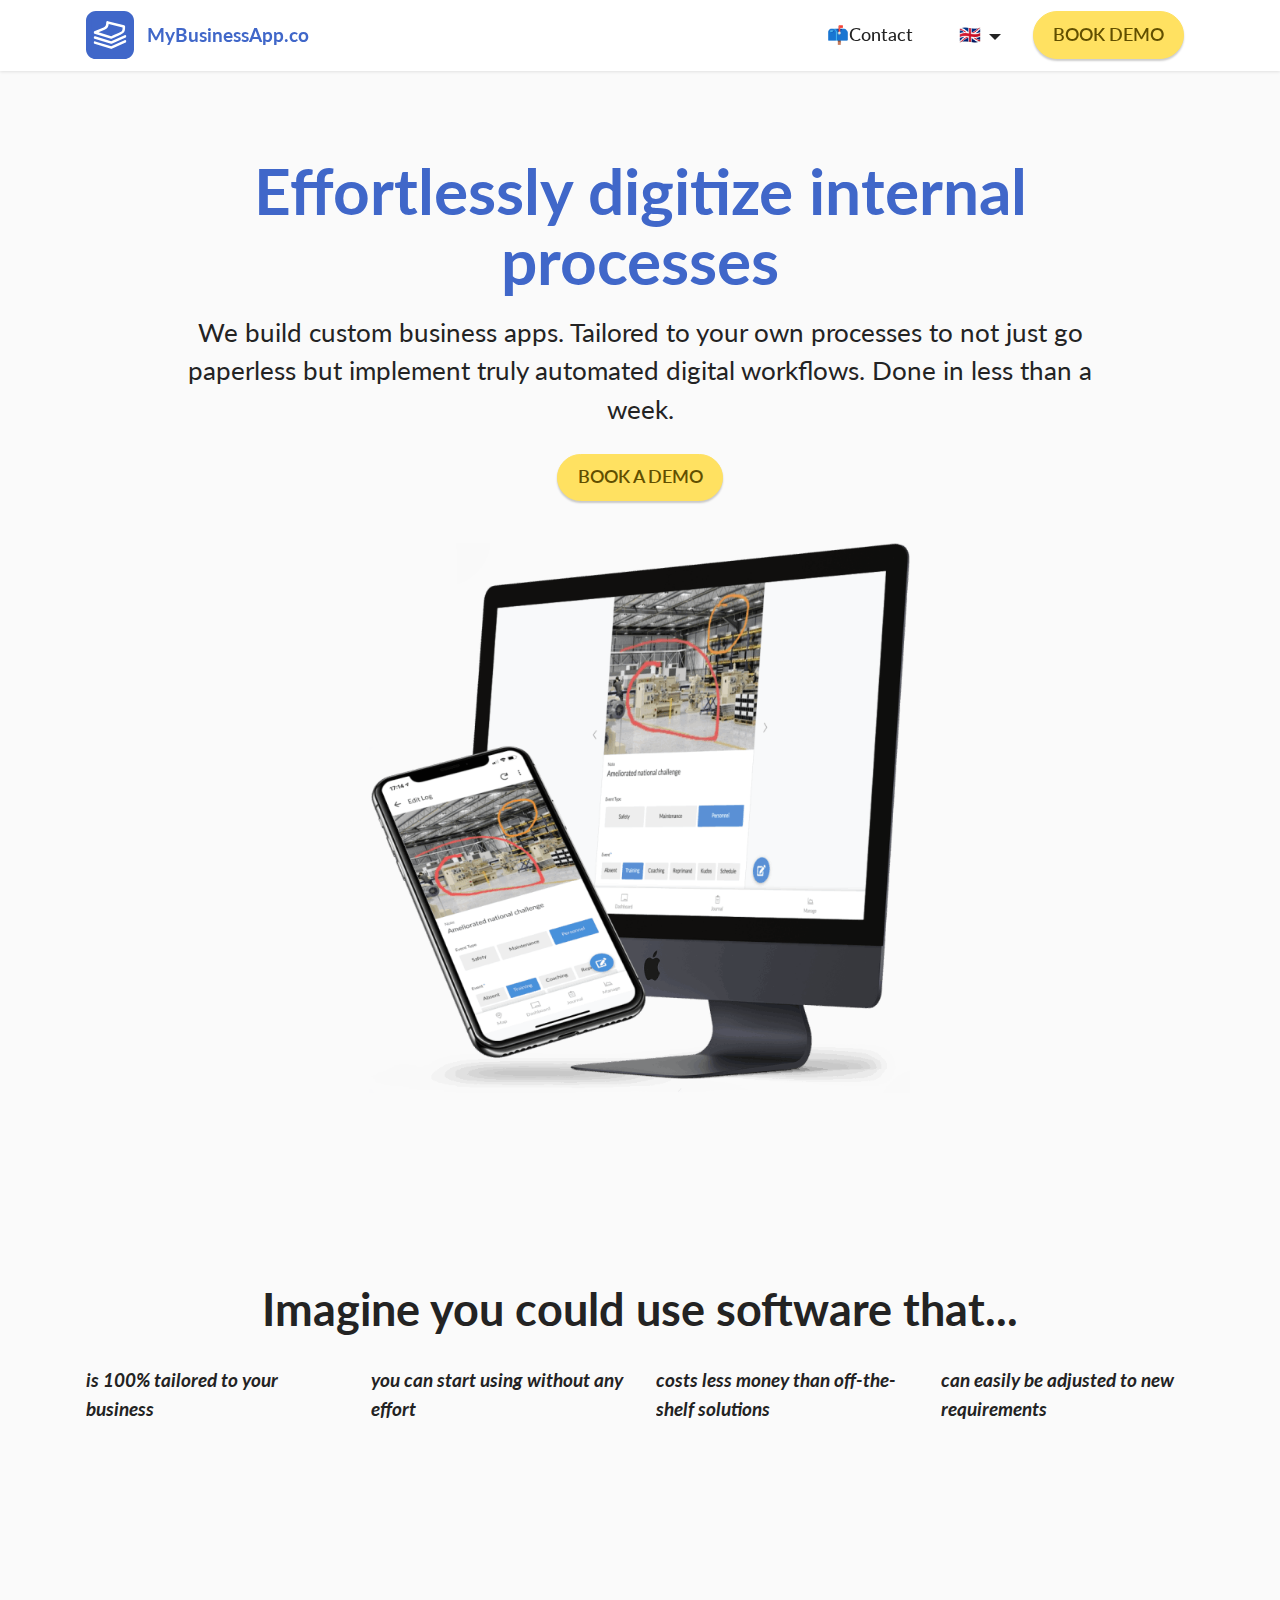
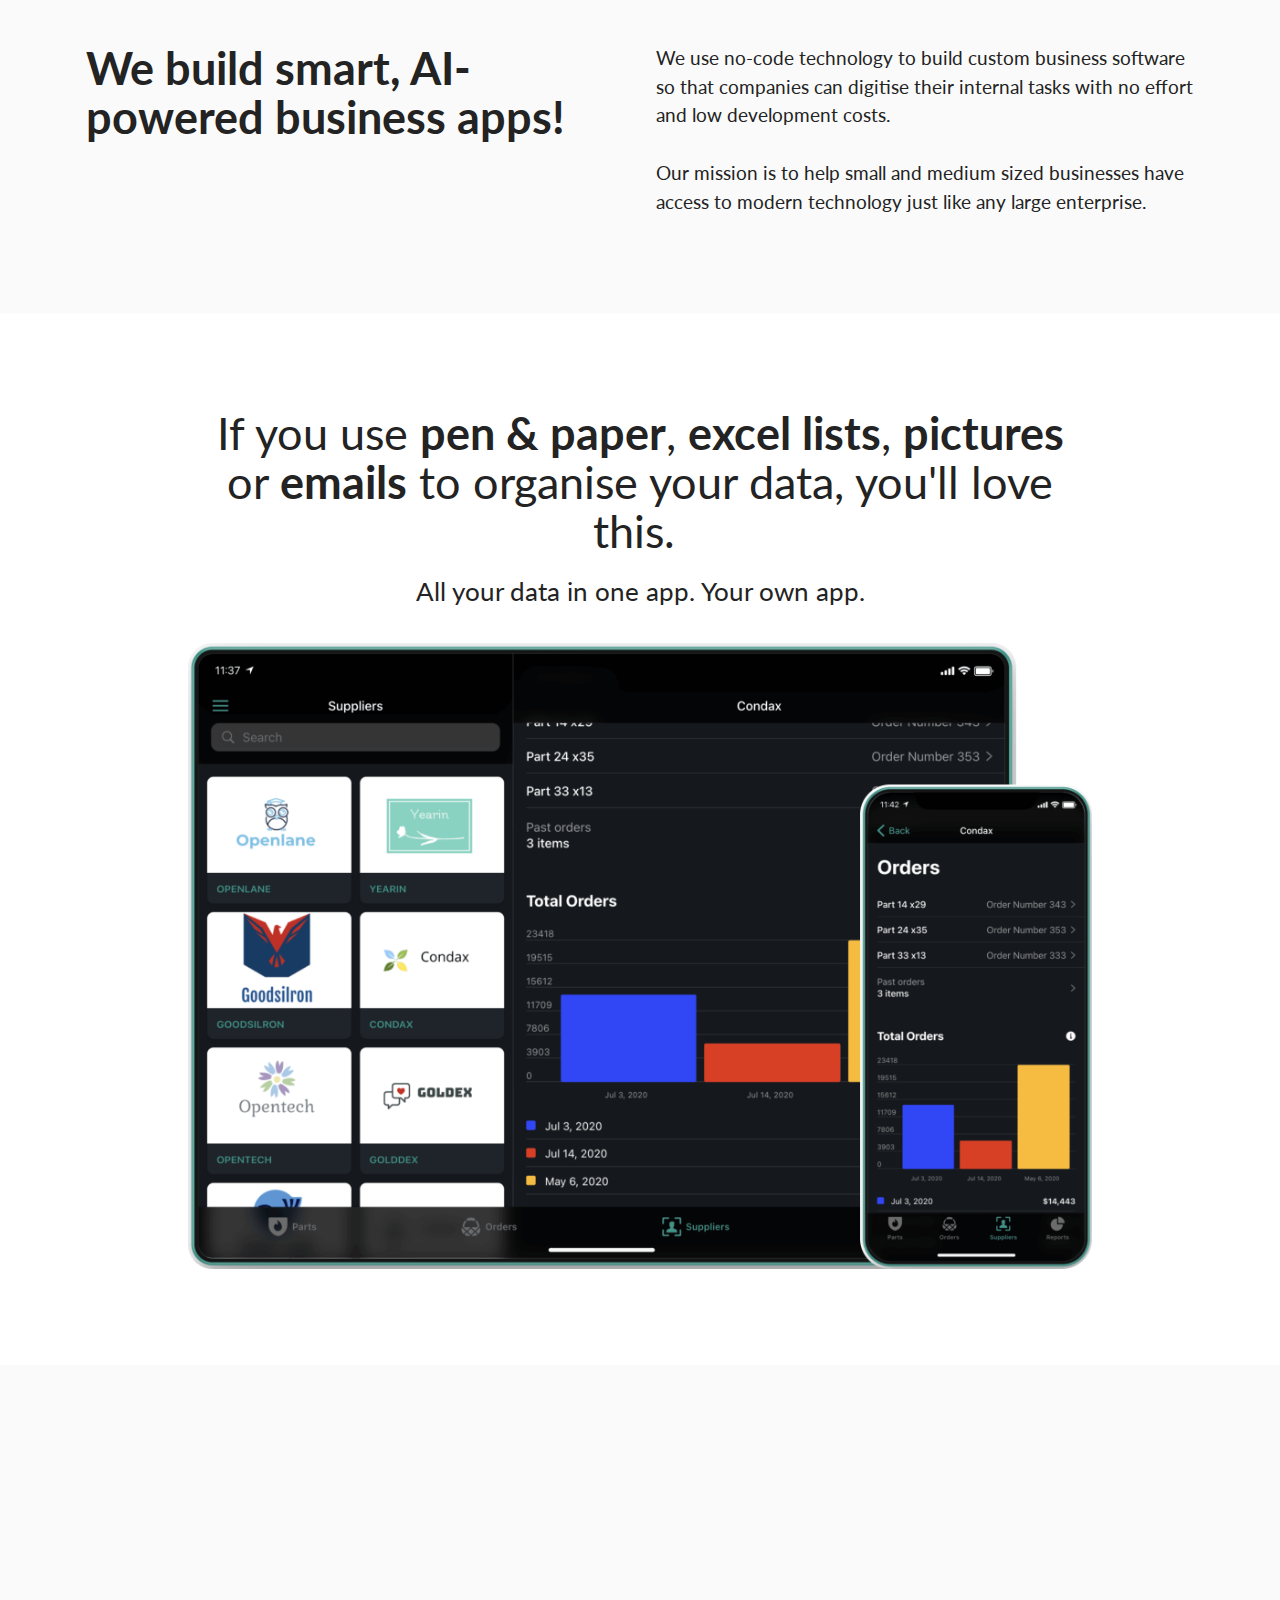
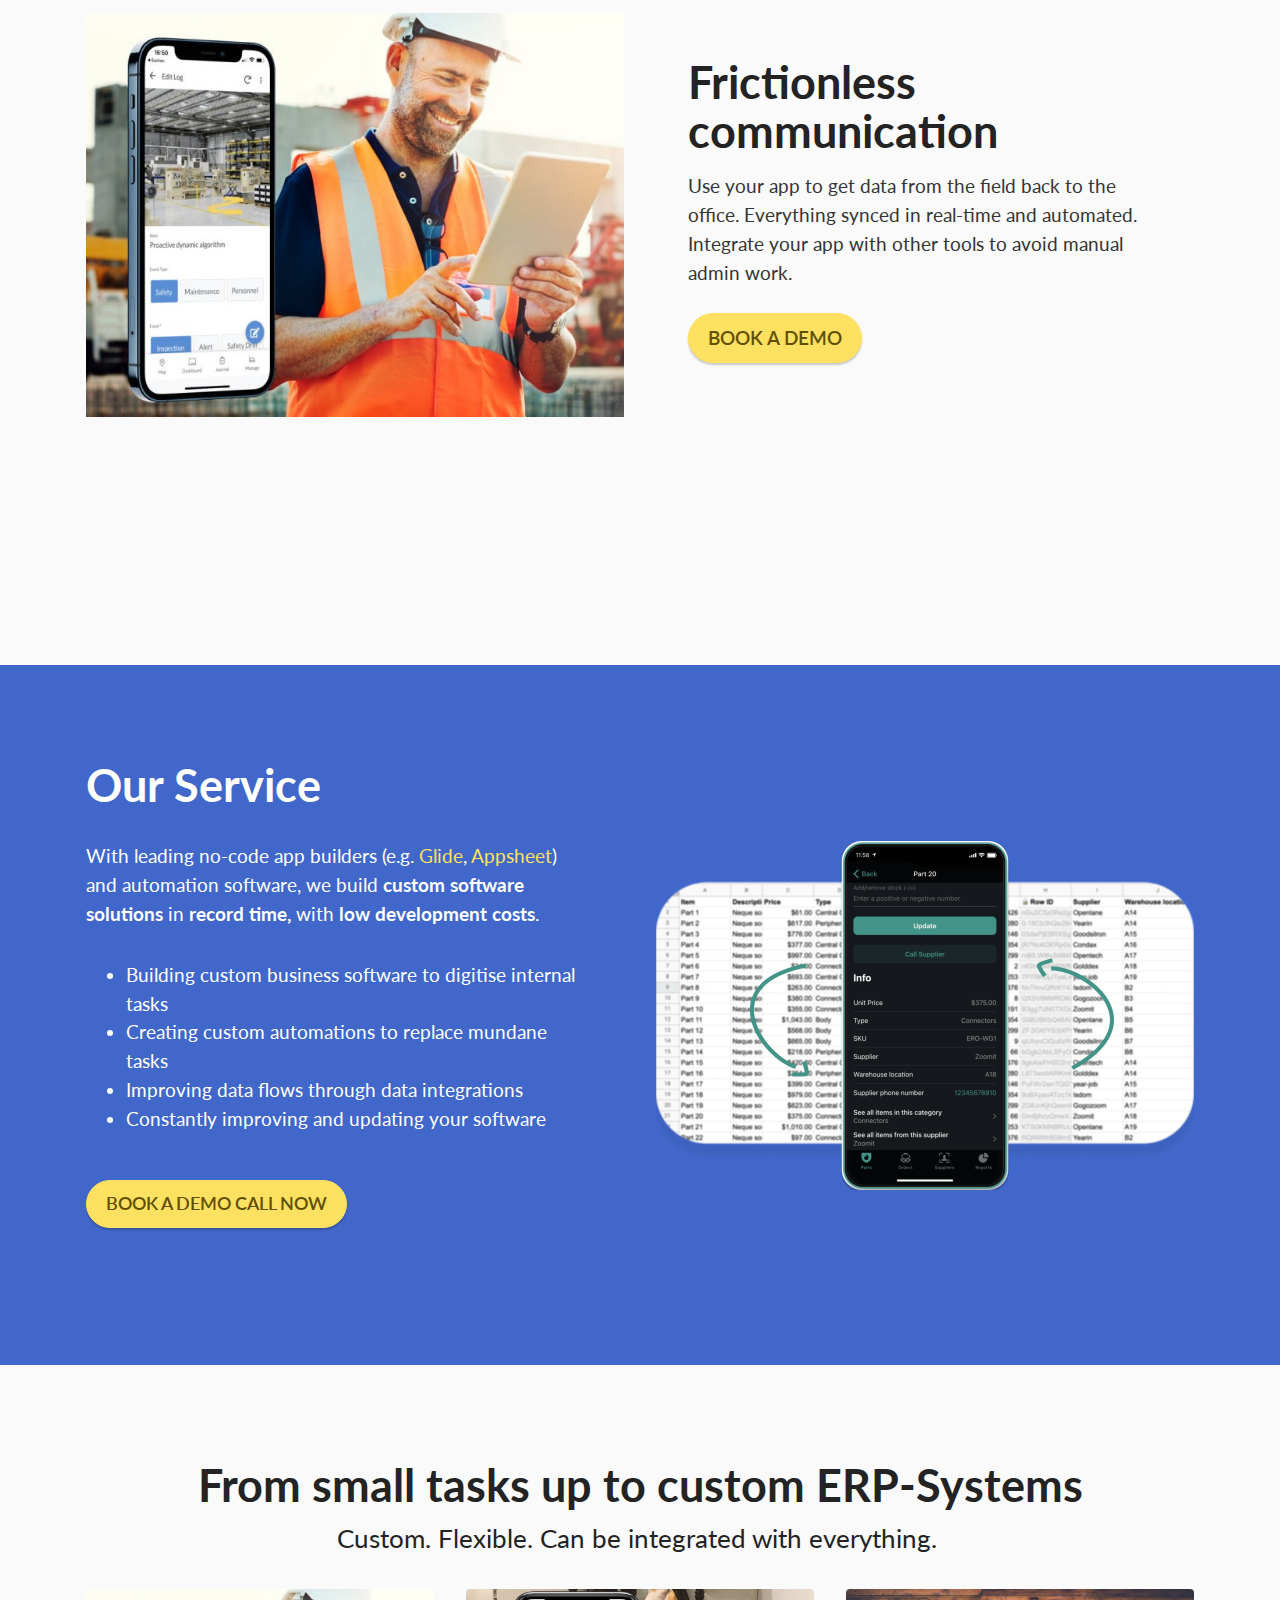
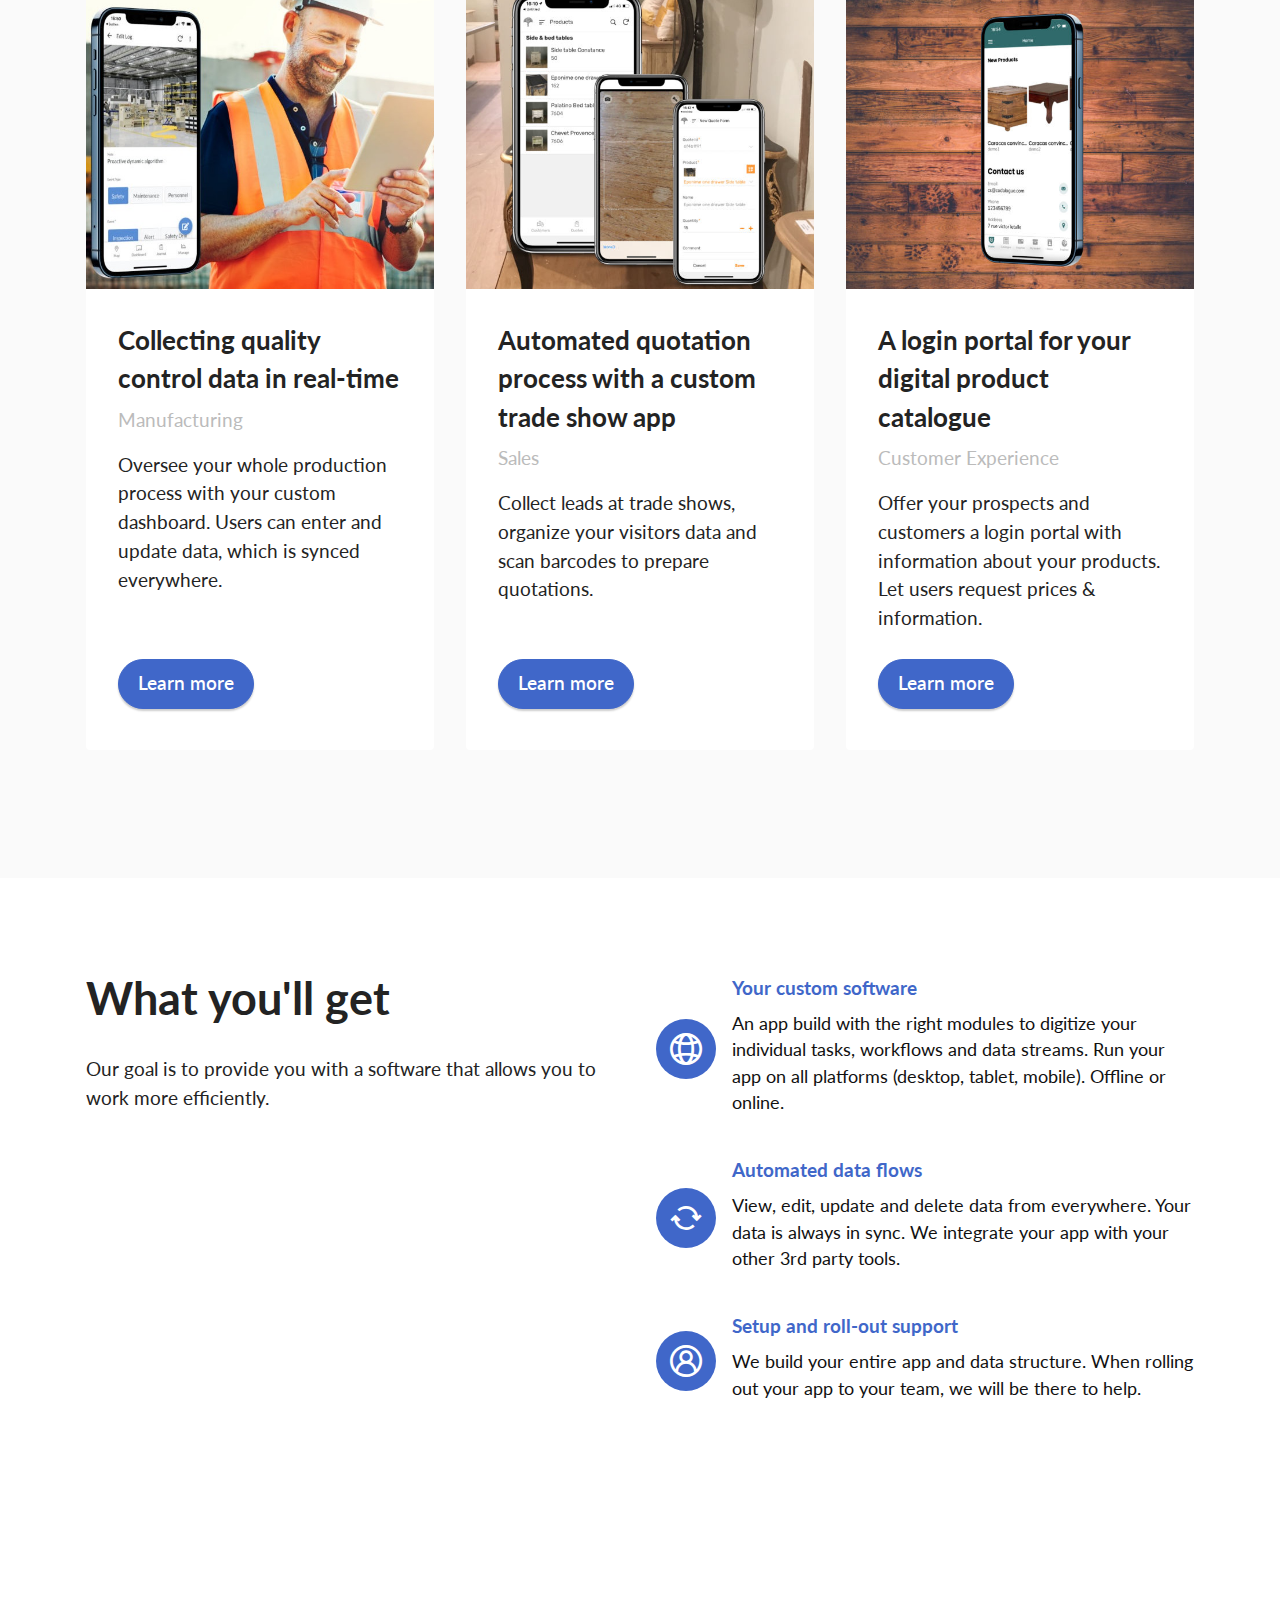
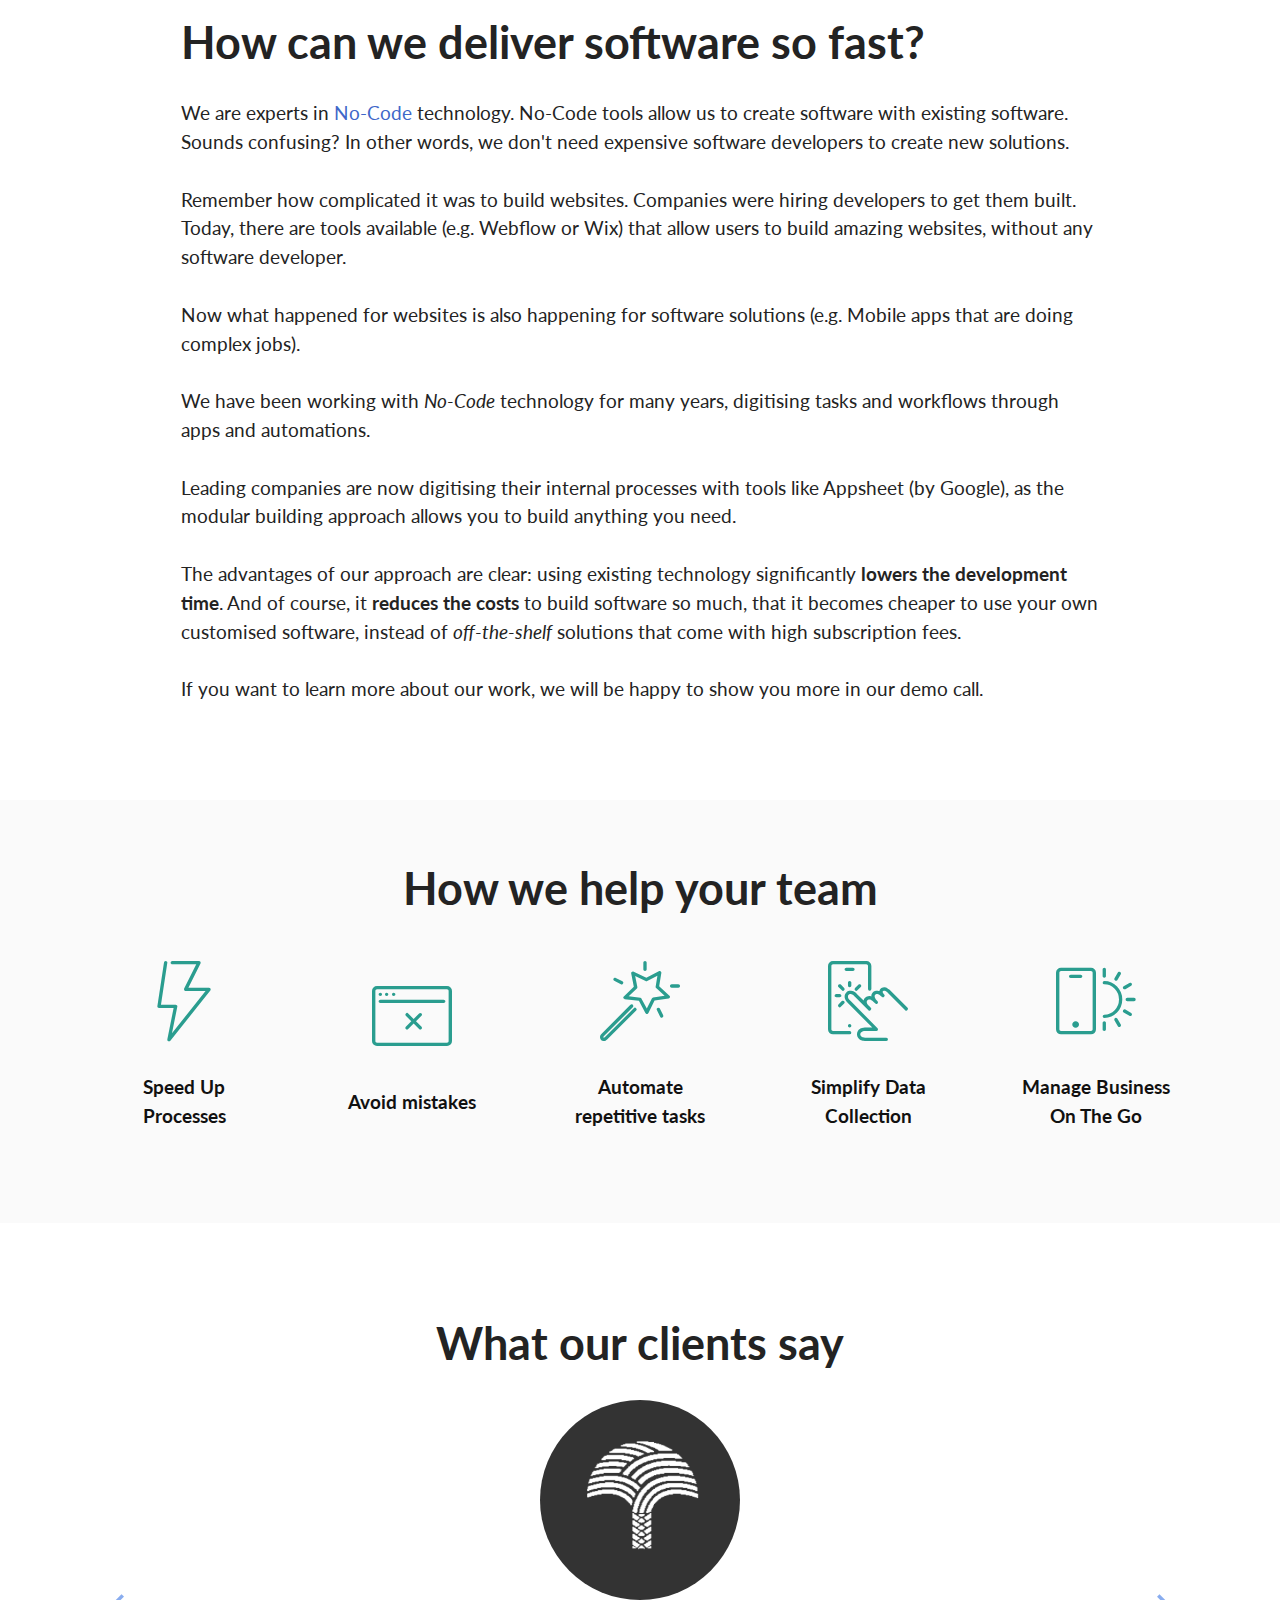
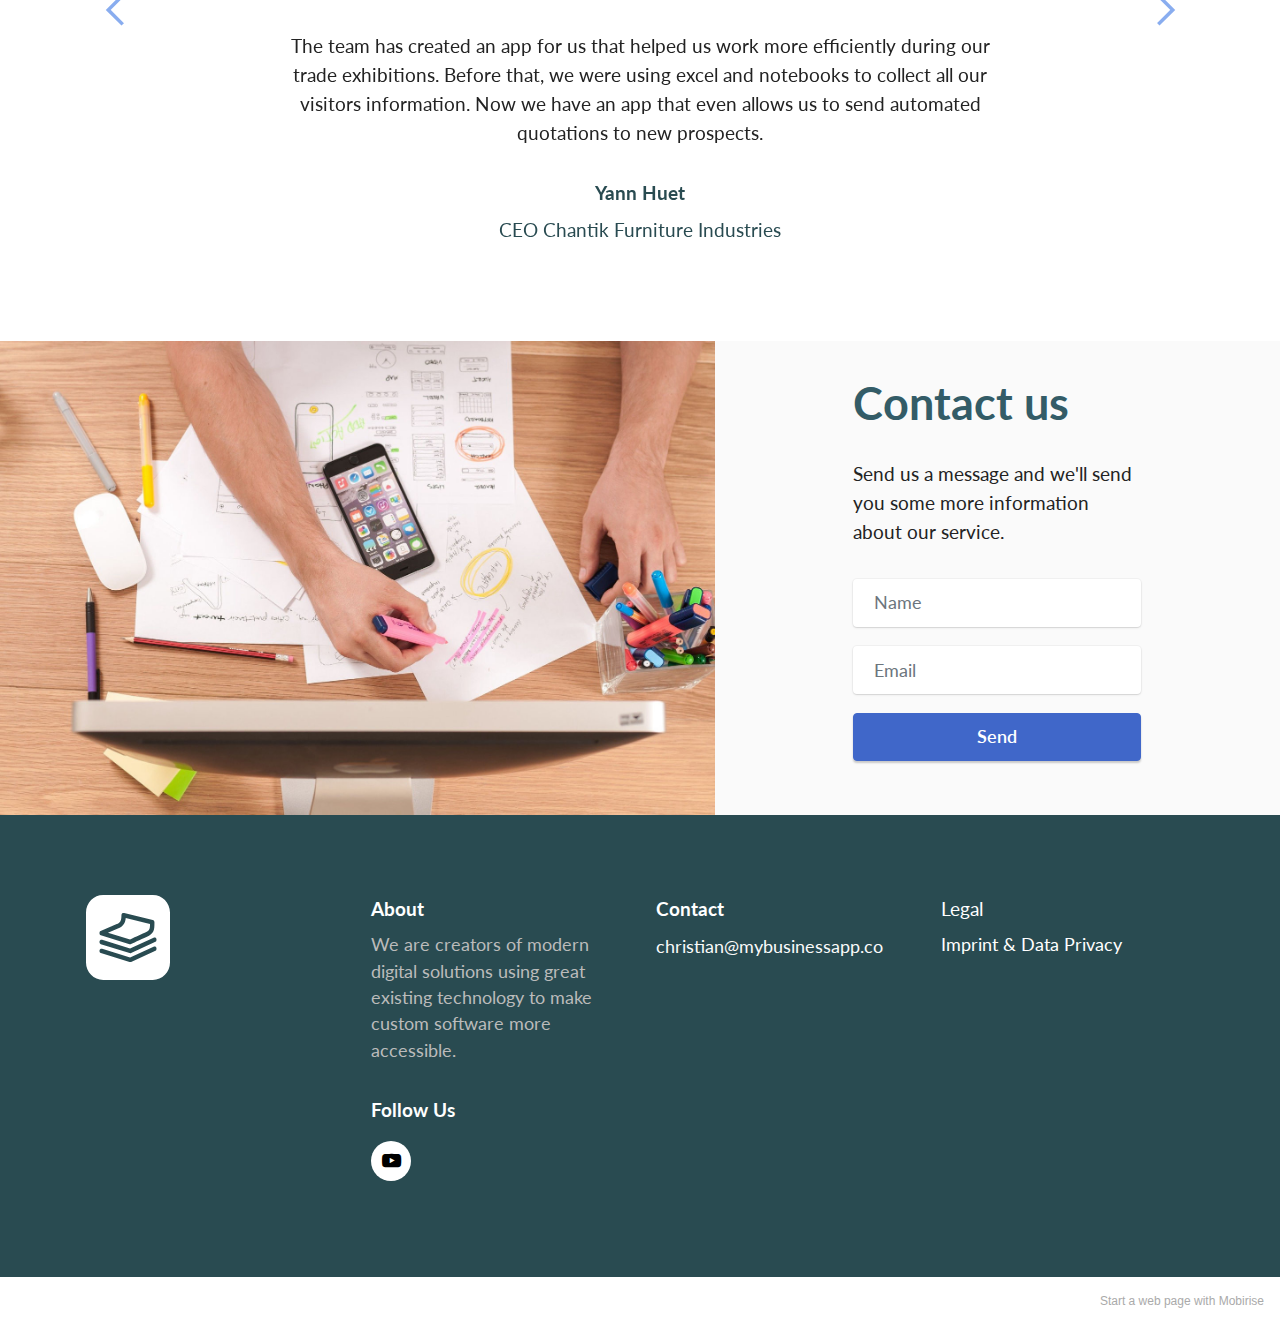
==== commit 8d2fcd58: "reel" ====
--- a/index.html
+++ b/index.html
@@ -466,7 +466,7 @@
                 </div>
             </div>
             <div class="col-lg-3 offset-lg-1 mbr-form" data-form-type="formoid">
-                <form action="https://mobirise.eu/" method="POST" class="mbr-form form-with-styler" data-form-title="Form Name"><input type="hidden" name="email" data-form-email="true" value="o80NPrKZpA8IFD/OB3EXdjYOGovm8e7eAb0HVc2FmMTh3HJOcvIID1lpGlj57CKEjLwrP5Djkylr4ypg3gj6eiRO0DFAXW0iHC2SSL+x99t7LJvREtOnMD/CF71rEeag">
+                <form action="https://mobirise.eu/" method="POST" class="mbr-form form-with-styler" data-form-title="Form Name"><input type="hidden" name="email" data-form-email="true" value="VegATwUmAzzmbPT0oMkGi6CW7aQ2QDLQroRAf1kOoCJwydTTc3VGMGBBK/X0xZxifPUqZldAlF391bEL0UuPQgnm3OSwoz7ejNUy7SvK0CK6ny1k2mVBcmHeV4Spnrsc">
                     <div class="">
                         <div hidden="hidden" data-form-alert="" class="alert alert-success col-12">Thanks for contacting us!</div>
                         <div hidden="hidden" data-form-alert-danger="" class="alert alert-danger col-12">Oops...! some
@@ -540,7 +540,7 @@
             
         </div>
     </div>
-</section><section style="background-color: #fff; font-family: -apple-system, BlinkMacSystemFont, 'Segoe UI', 'Roboto', 'Helvetica Neue', Arial, sans-serif; color:#aaa; font-size:12px; padding: 0; align-items: center; display: flex;"><a href="https://mobirise.site/t" style="flex: 1 1; height: 3rem; padding-left: 1rem;"></a><p style="flex: 0 0 auto; margin:0; padding-right:1rem;"><a href="https://mobirise.site/s" style="color:#aaa;">Page</a> was designed with Mobirise web themes</p></section><script src="assets/web/assets/jquery/jquery.min.js"></script>  <script src="assets/popper/popper.min.js"></script>  <script src="assets/tether/tether.min.js"></script>  <script src="assets/bootstrap/js/bootstrap.min.js"></script>  <script src="assets/web/assets/cookies-alert-plugin/cookies-alert-core.js"></script>  <script src="assets/web/assets/cookies-alert-plugin/cookies-alert-script.js"></script>  <script src="assets/smoothscroll/smooth-scroll.js"></script>  <script src="assets/dropdown/js/nav-dropdown.js"></script>  <script src="assets/dropdown/js/navbar-dropdown.js"></script>  <script src="assets/touchswipe/jquery.touch-swipe.min.js"></script>  <script src="assets/bootstrapcarouselswipe/bootstrap-carousel-swipe.js"></script>  <script src="assets/mbr-testimonials-slider/mbr-testimonials-slider.js"></script>  <script src="assets/formstyler/jquery.formstyler.js"></script>  <script src="assets/formstyler/jquery.formstyler.min.js"></script>  <script src="assets/datepicker/jquery.datetimepicker.full.js"></script>  <script src="assets/theme/js/script.js"></script>  <script src="assets/formoid/formoid.min.js"></script>  
+</section><section style="background-color: #fff; font-family: -apple-system, BlinkMacSystemFont, 'Segoe UI', 'Roboto', 'Helvetica Neue', Arial, sans-serif; color:#aaa; font-size:12px; padding: 0; align-items: center; display: flex;"><a href="https://mobirise.site/r" style="flex: 1 1; height: 3rem; padding-left: 1rem;"></a><p style="flex: 0 0 auto; margin:0; padding-right:1rem;">Start a web page with <a href="https://mobirise.site/z" style="color:#aaa;">Mobirise</a></p></section><script src="assets/web/assets/jquery/jquery.min.js"></script>  <script src="assets/popper/popper.min.js"></script>  <script src="assets/tether/tether.min.js"></script>  <script src="assets/bootstrap/js/bootstrap.min.js"></script>  <script src="assets/web/assets/cookies-alert-plugin/cookies-alert-core.js"></script>  <script src="assets/web/assets/cookies-alert-plugin/cookies-alert-script.js"></script>  <script src="assets/smoothscroll/smooth-scroll.js"></script>  <script src="assets/dropdown/js/nav-dropdown.js"></script>  <script src="assets/dropdown/js/navbar-dropdown.js"></script>  <script src="assets/touchswipe/jquery.touch-swipe.min.js"></script>  <script src="assets/bootstrapcarouselswipe/bootstrap-carousel-swipe.js"></script>  <script src="assets/mbr-testimonials-slider/mbr-testimonials-slider.js"></script>  <script src="assets/formstyler/jquery.formstyler.js"></script>  <script src="assets/formstyler/jquery.formstyler.min.js"></script>  <script src="assets/datepicker/jquery.datetimepicker.full.js"></script>  <script src="assets/theme/js/script.js"></script>  <script src="assets/formoid/formoid.min.js"></script>  
   
   
 <div id="cookie-dialog" style="display: none;"><div id="cookiesdirective"><div style="position: fixed; top: 0; right: 0; bottom: 0; left: 0; background-color: rgb(0, 0, 0); opacity: 0.8; z-index: 9999;"></div><div style="position: fixed; top: 0; right: 0; bottom: 0; left: 0; display: flex; align-items: center; z-index: 10000"><div class="cookie-wrapper" style="position: relative; width: 100%; max-width: 500px; margin-right: auto; margin-left: auto; padding: 1rem; text-align: center; border-radius: .3rem; box-shadow: 0 10px 40px 0 rgba(0,0,0,0.2); color:#424a4d; background:rgba(250, 250, 250, 0.99);"><div class="mbr-text"><p class="display-7">We use cookies to give you the best experience. Read our <a style='color: #424a4d; text-decoration: underline;' href='privacy.html'>cookie policy</a>.</p></div><div class="mbr-section-btn"><a style="margin:0;;" class="btn btn-sm btn-primary display-7" id="impliedsubmit">Agree</a></div></div></div></div></div>
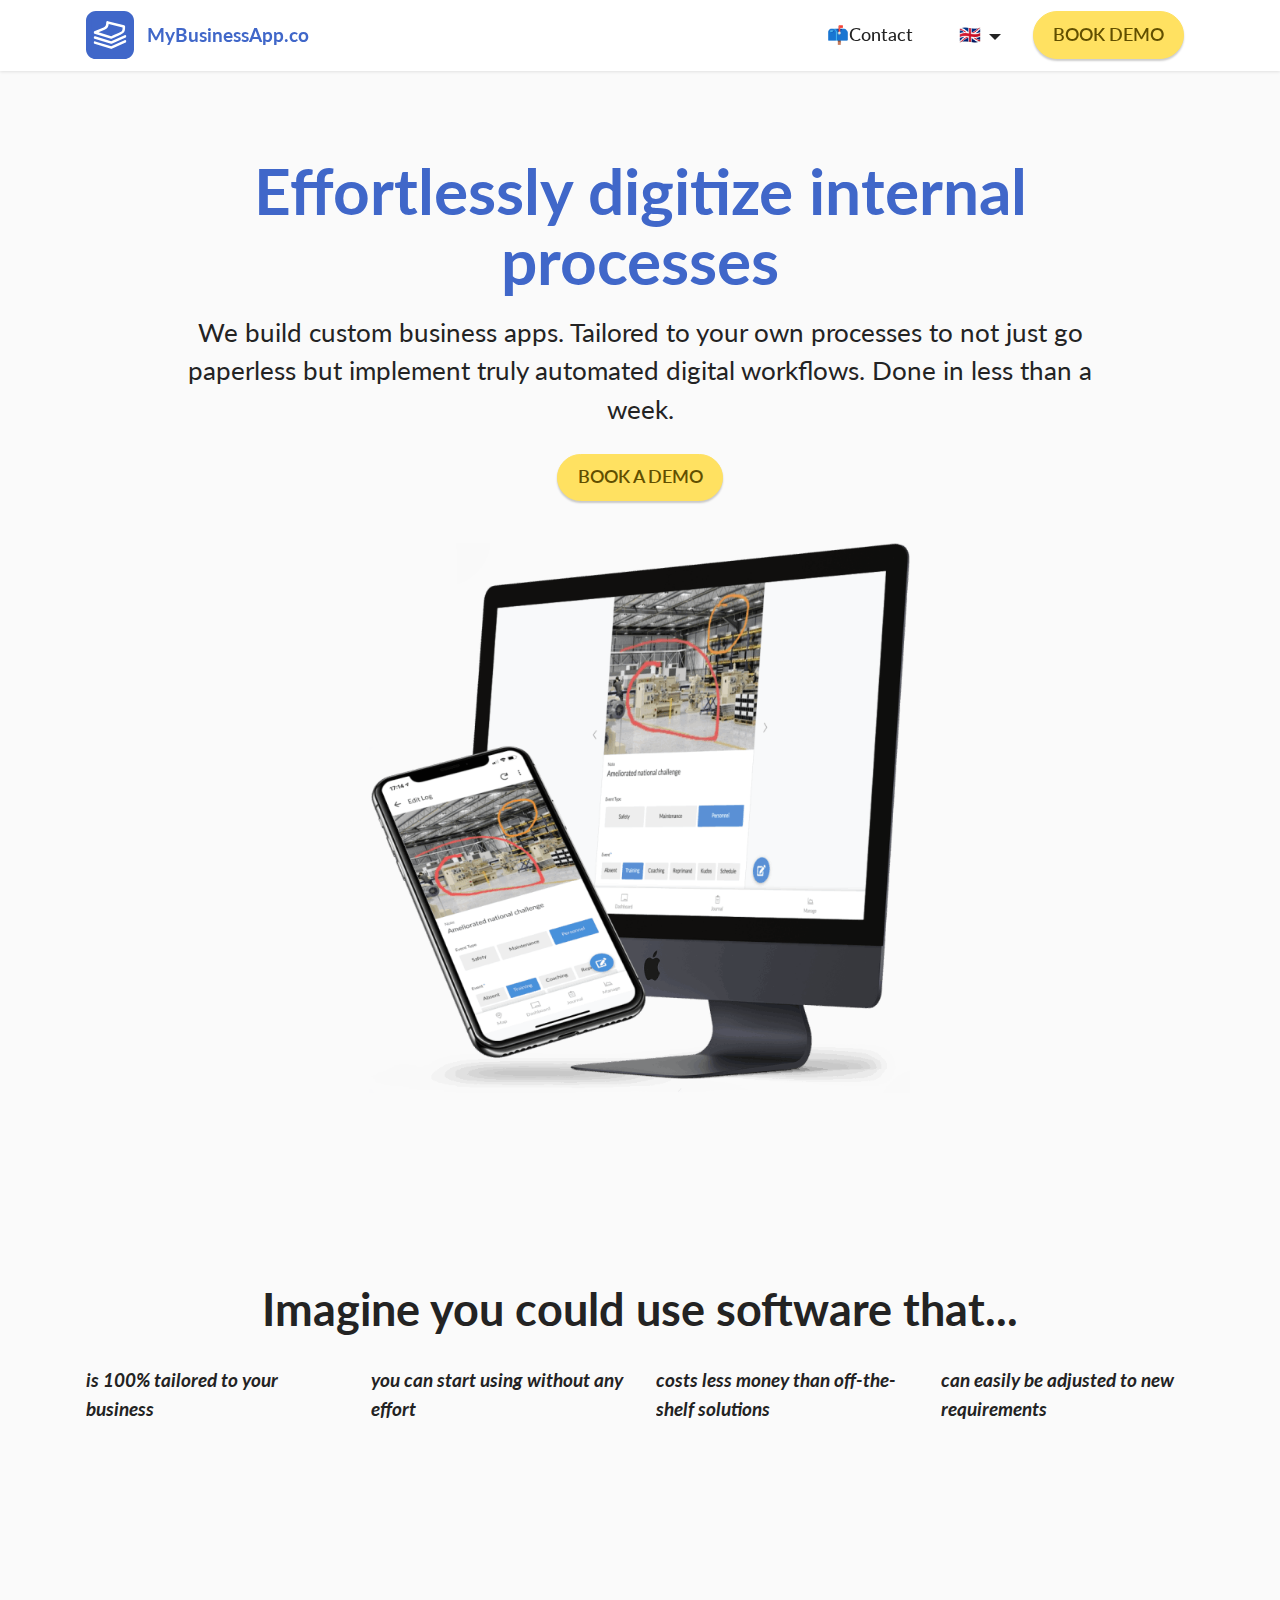
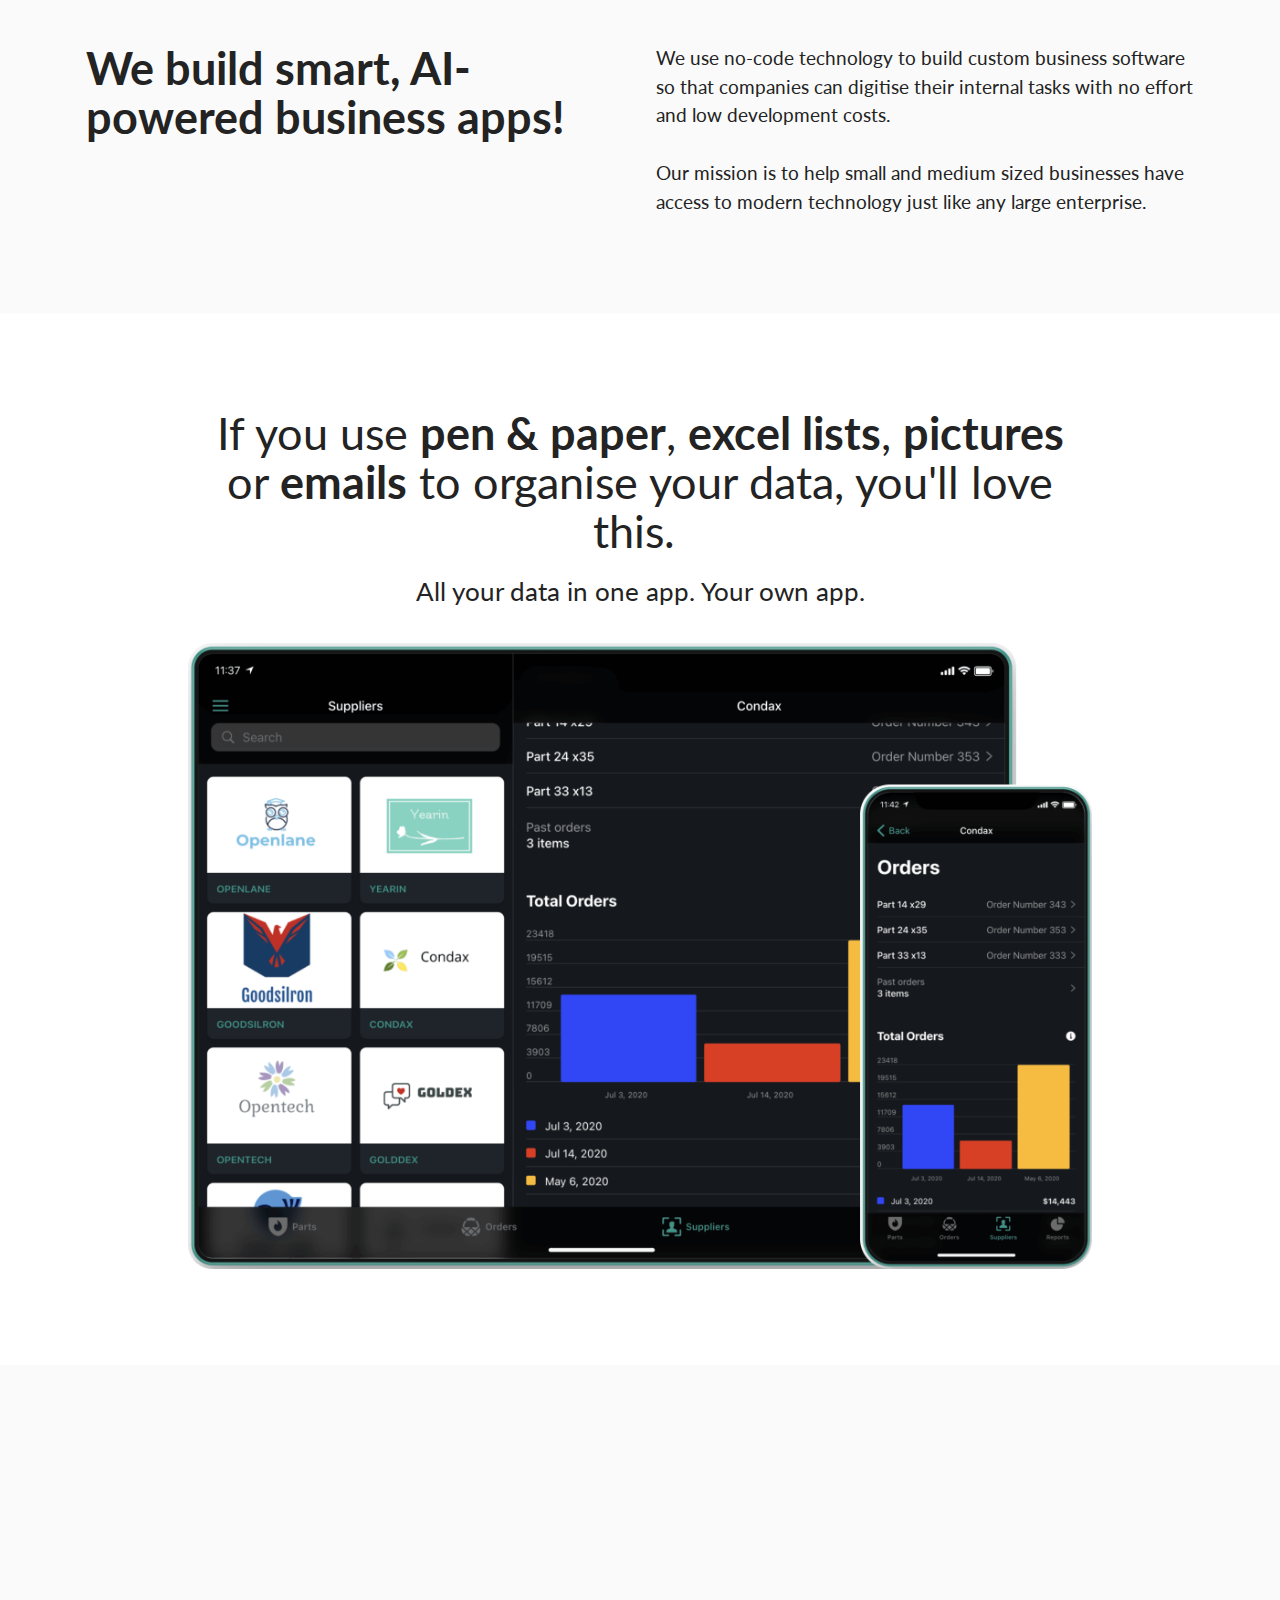
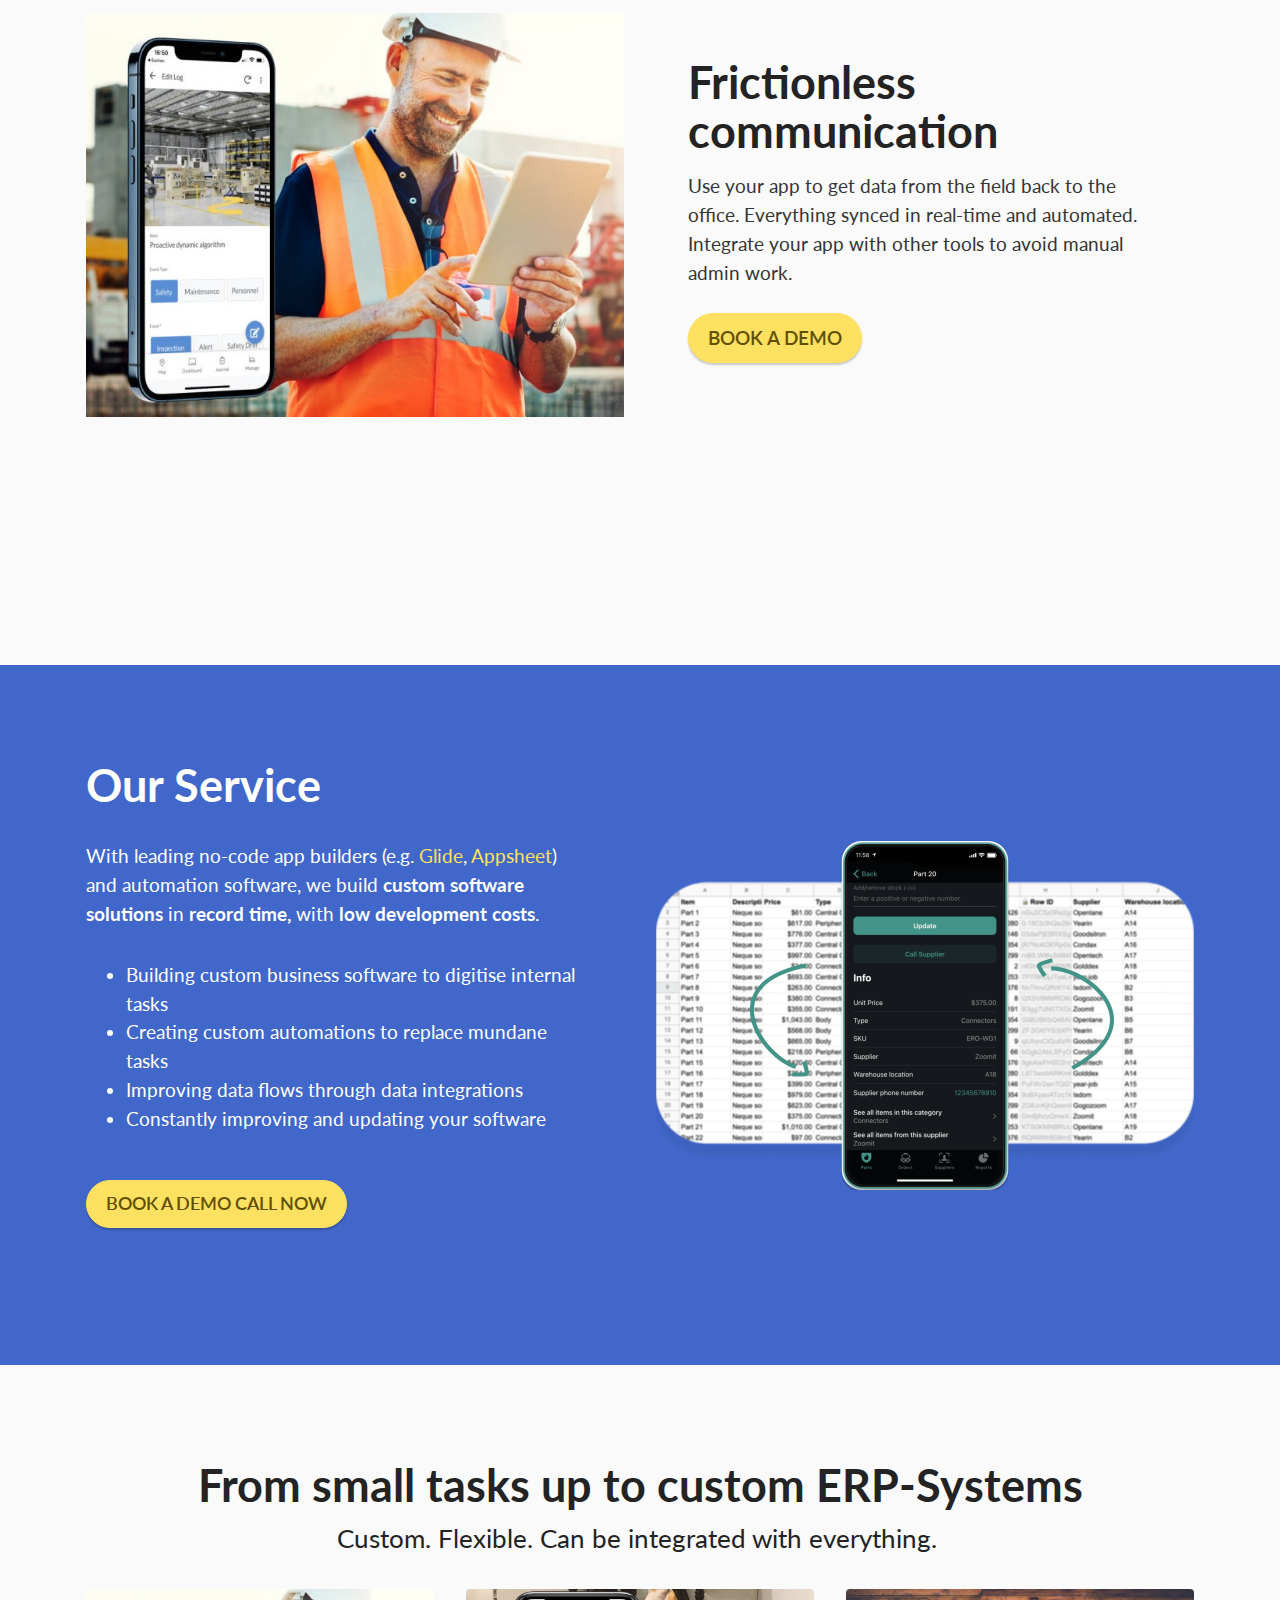
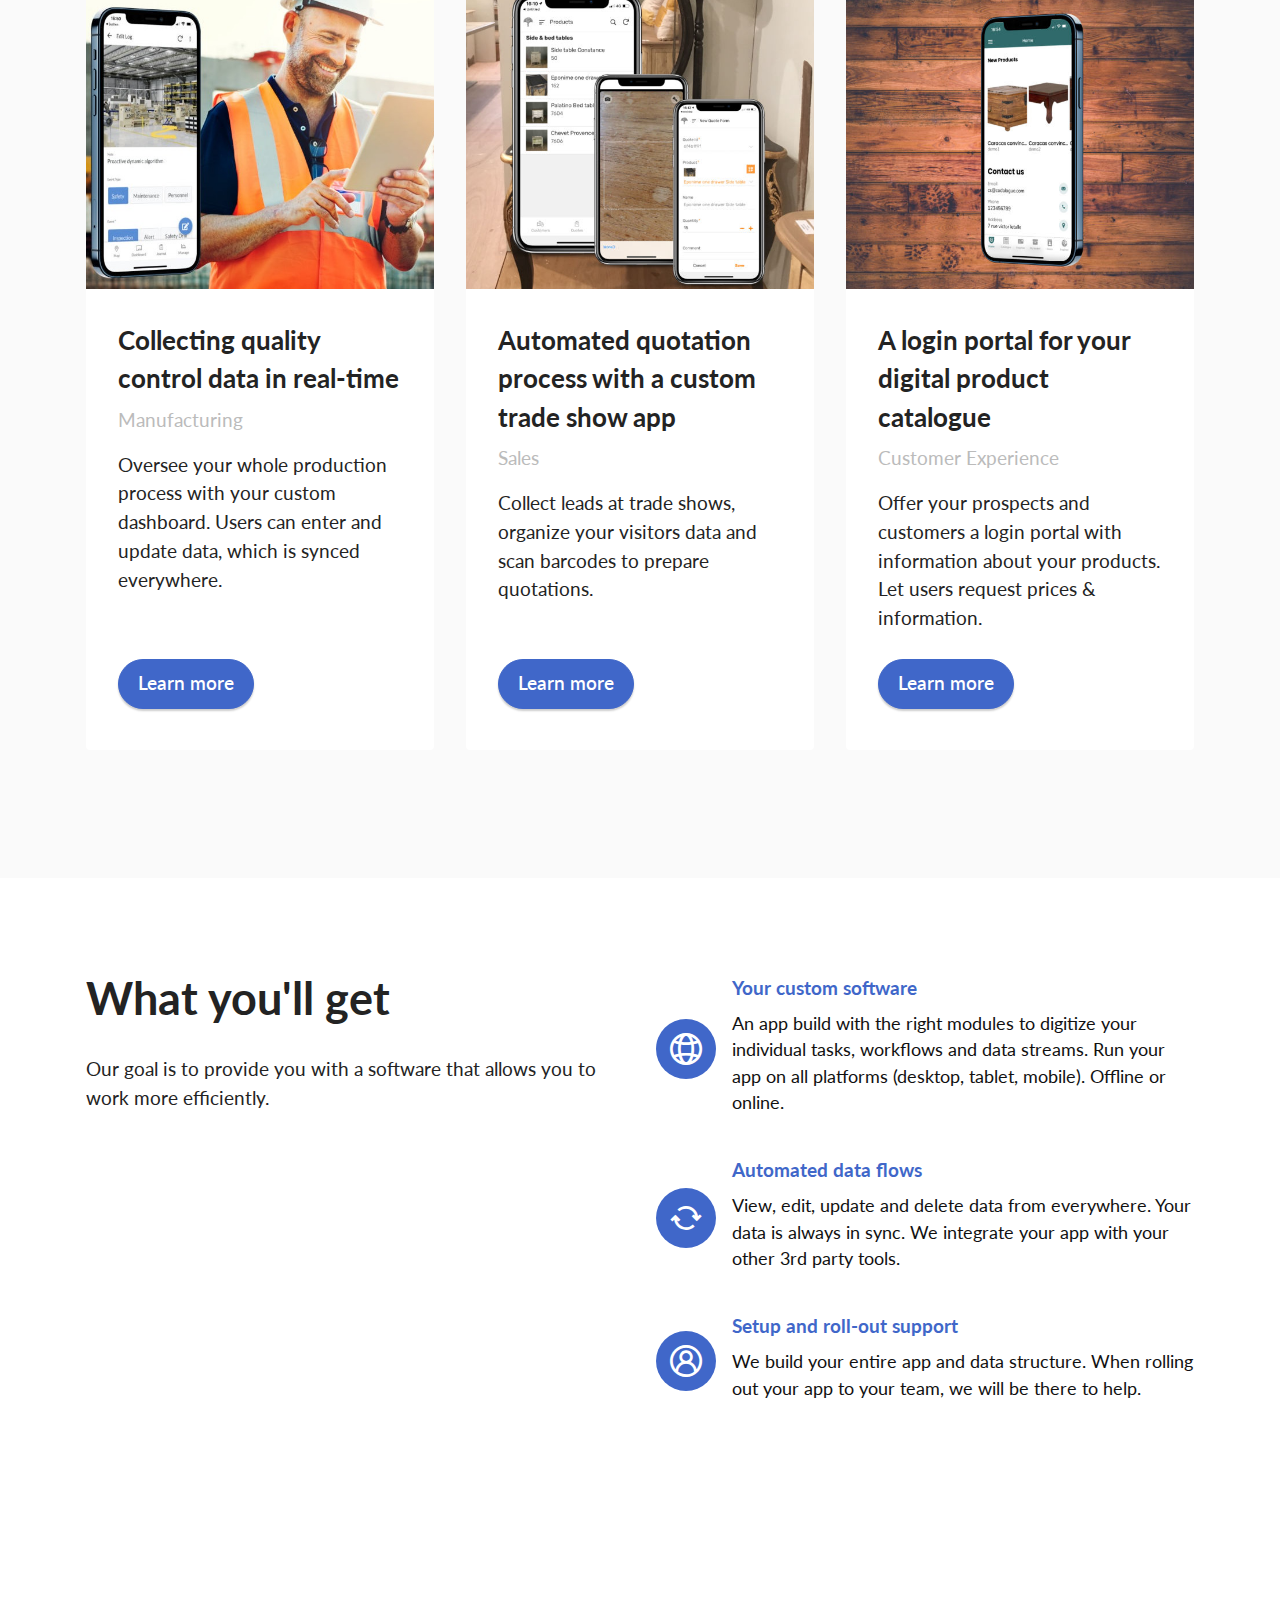
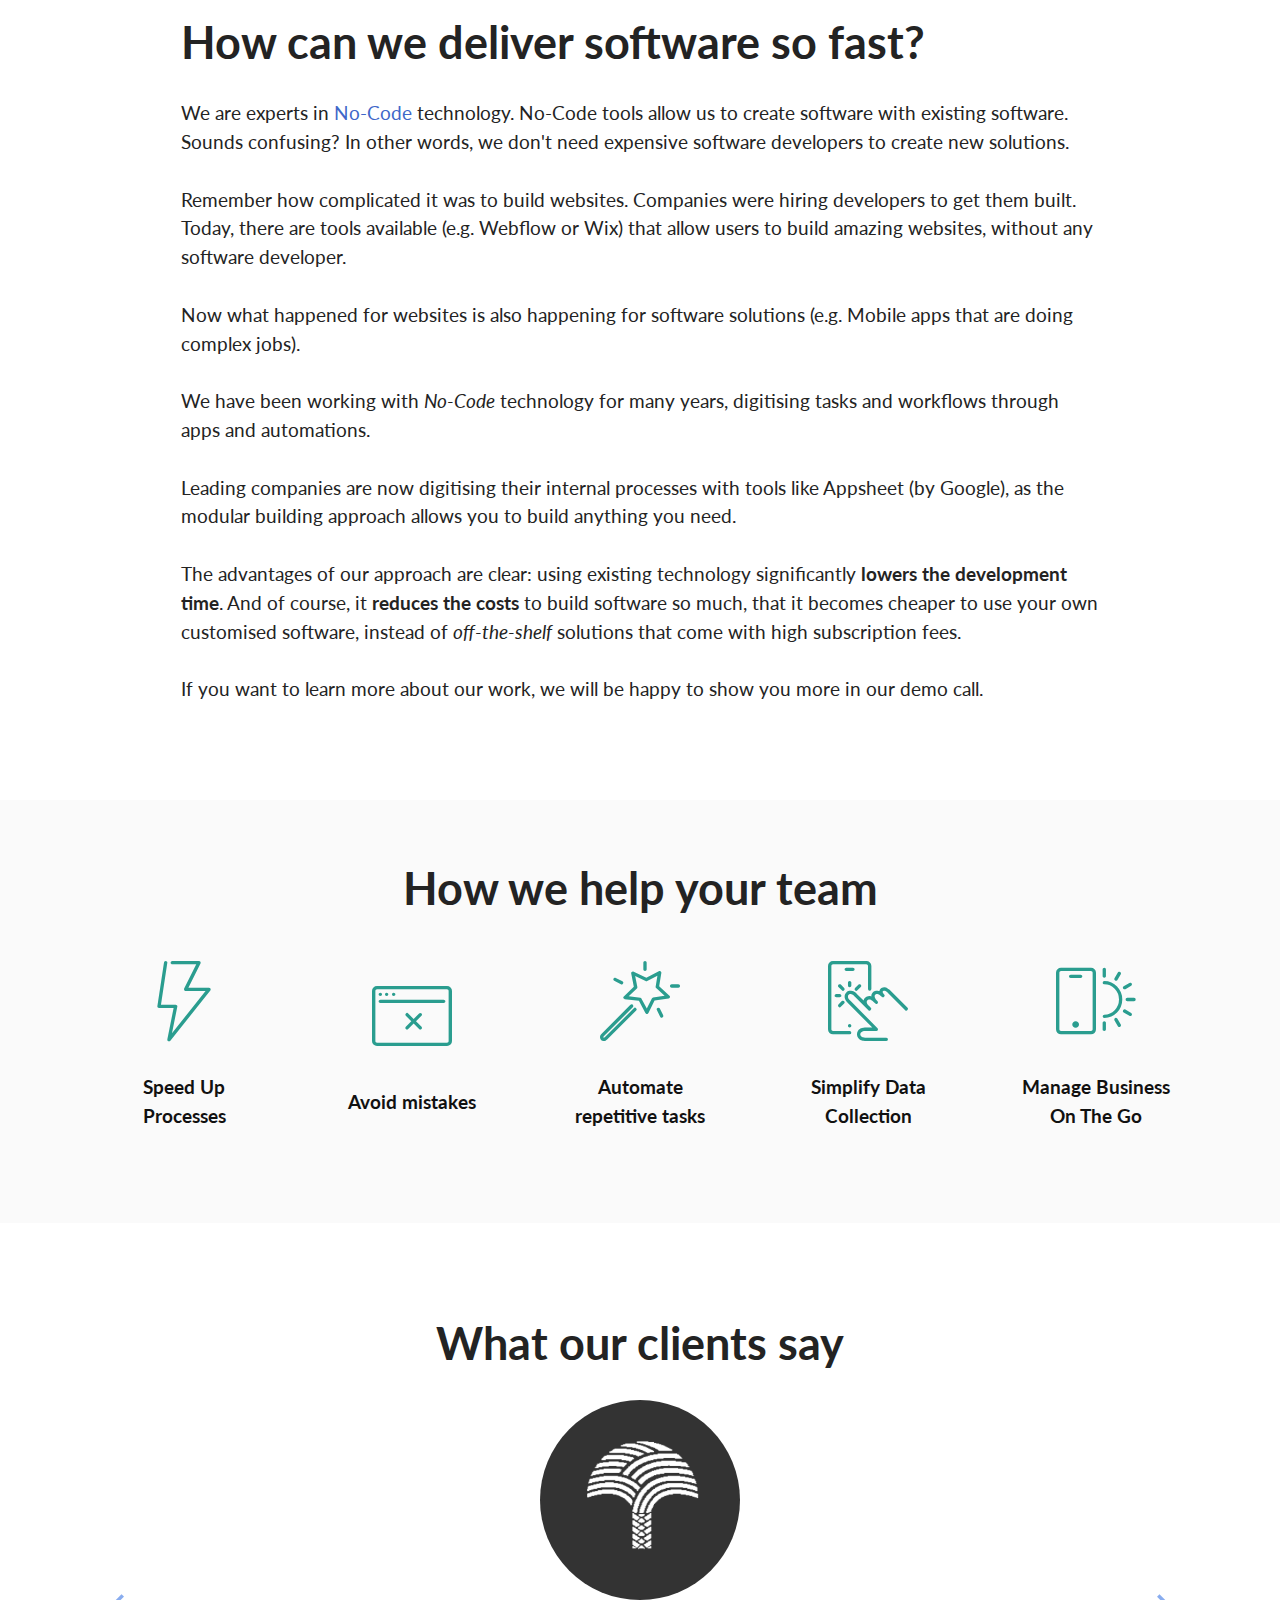
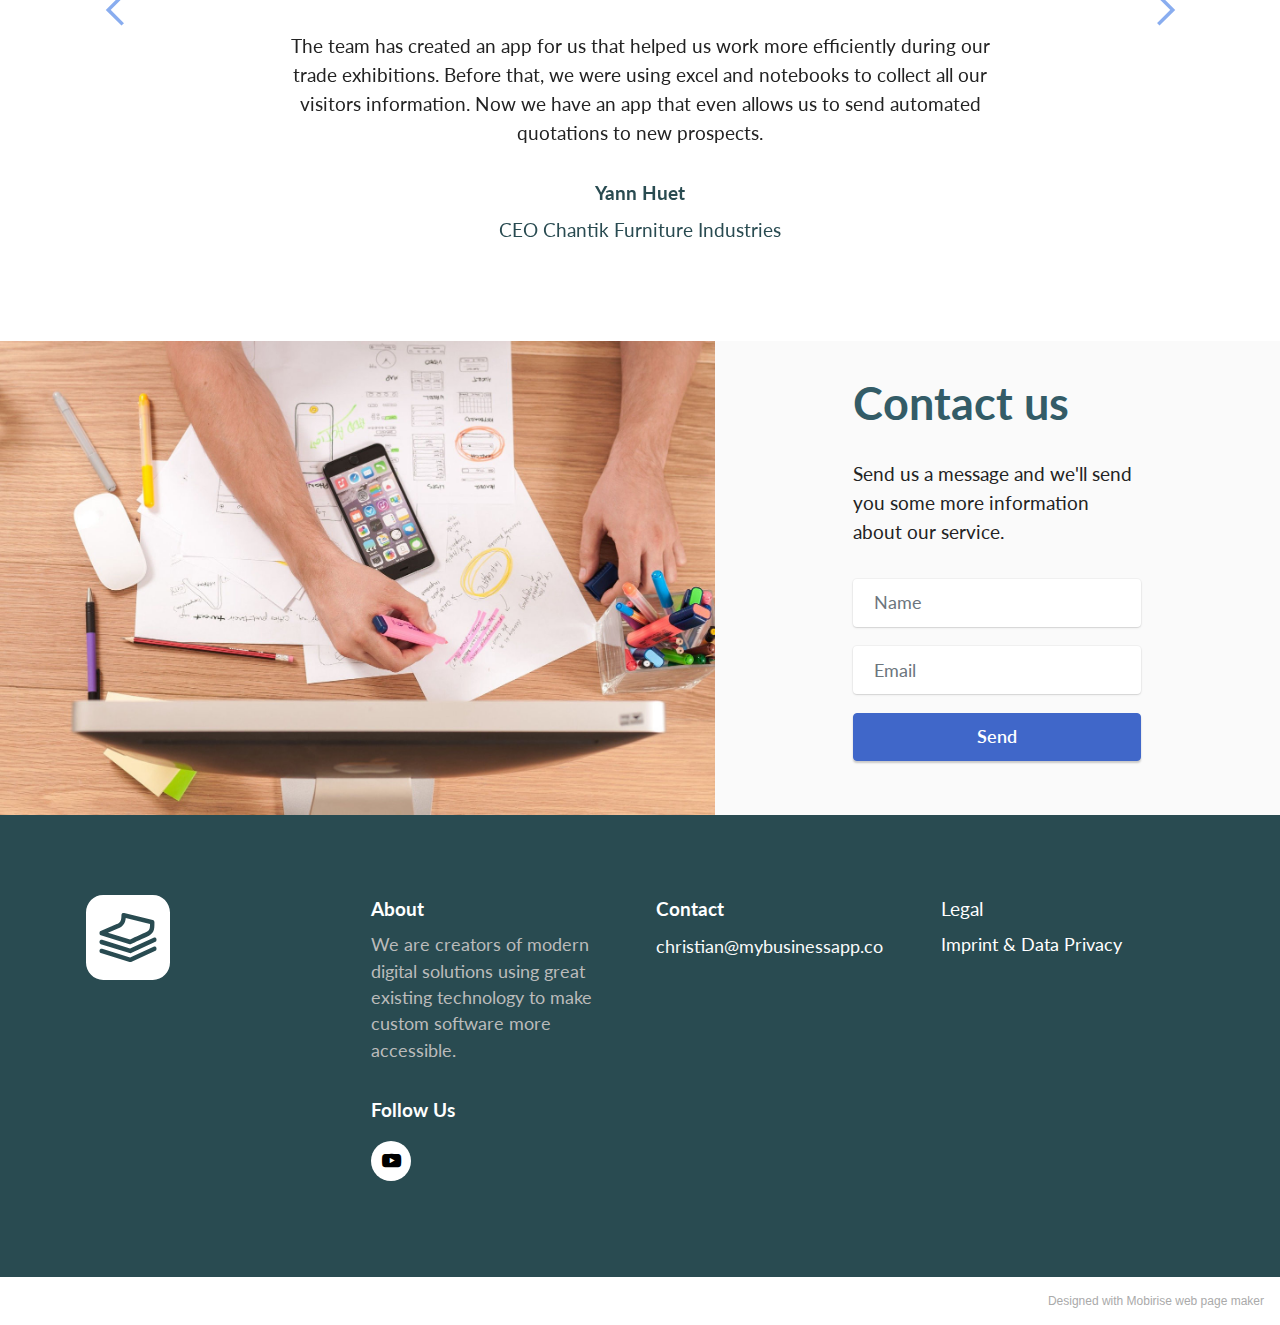
==== commit 4178c048: "reel" ====
--- a/index.html
+++ b/index.html
@@ -466,7 +466,7 @@
                 </div>
             </div>
             <div class="col-lg-3 offset-lg-1 mbr-form" data-form-type="formoid">
-                <form action="https://mobirise.eu/" method="POST" class="mbr-form form-with-styler" data-form-title="Form Name"><input type="hidden" name="email" data-form-email="true" value="VegATwUmAzzmbPT0oMkGi6CW7aQ2QDLQroRAf1kOoCJwydTTc3VGMGBBK/X0xZxifPUqZldAlF391bEL0UuPQgnm3OSwoz7ejNUy7SvK0CK6ny1k2mVBcmHeV4Spnrsc">
+                <form action="https://mobirise.eu/" method="POST" class="mbr-form form-with-styler" data-form-title="Form Name"><input type="hidden" name="email" data-form-email="true" value="U9q7s0OX7tEghvbvV9L99q7j9omZSa1Q+rw04hVrVfNVwO8wqW3or7dz9lCEM/VVEJE3J7TAdVckf0R2RGlKPWh+AAiAixzhAW/XB+NJkzjVABLnQFMZske9cEb2pfzc">
                     <div class="">
                         <div hidden="hidden" data-form-alert="" class="alert alert-success col-12">Thanks for contacting us!</div>
                         <div hidden="hidden" data-form-alert-danger="" class="alert alert-danger col-12">Oops...! some
@@ -540,7 +540,7 @@
             
         </div>
     </div>
-</section><section style="background-color: #fff; font-family: -apple-system, BlinkMacSystemFont, 'Segoe UI', 'Roboto', 'Helvetica Neue', Arial, sans-serif; color:#aaa; font-size:12px; padding: 0; align-items: center; display: flex;"><a href="https://mobirise.site/r" style="flex: 1 1; height: 3rem; padding-left: 1rem;"></a><p style="flex: 0 0 auto; margin:0; padding-right:1rem;">Start a web page with <a href="https://mobirise.site/z" style="color:#aaa;">Mobirise</a></p></section><script src="assets/web/assets/jquery/jquery.min.js"></script>  <script src="assets/popper/popper.min.js"></script>  <script src="assets/tether/tether.min.js"></script>  <script src="assets/bootstrap/js/bootstrap.min.js"></script>  <script src="assets/web/assets/cookies-alert-plugin/cookies-alert-core.js"></script>  <script src="assets/web/assets/cookies-alert-plugin/cookies-alert-script.js"></script>  <script src="assets/smoothscroll/smooth-scroll.js"></script>  <script src="assets/dropdown/js/nav-dropdown.js"></script>  <script src="assets/dropdown/js/navbar-dropdown.js"></script>  <script src="assets/touchswipe/jquery.touch-swipe.min.js"></script>  <script src="assets/bootstrapcarouselswipe/bootstrap-carousel-swipe.js"></script>  <script src="assets/mbr-testimonials-slider/mbr-testimonials-slider.js"></script>  <script src="assets/formstyler/jquery.formstyler.js"></script>  <script src="assets/formstyler/jquery.formstyler.min.js"></script>  <script src="assets/datepicker/jquery.datetimepicker.full.js"></script>  <script src="assets/theme/js/script.js"></script>  <script src="assets/formoid/formoid.min.js"></script>  
+</section><section style="background-color: #fff; font-family: -apple-system, BlinkMacSystemFont, 'Segoe UI', 'Roboto', 'Helvetica Neue', Arial, sans-serif; color:#aaa; font-size:12px; padding: 0; align-items: center; display: flex;"><a href="https://mobirise.site/o" style="flex: 1 1; height: 3rem; padding-left: 1rem;"></a><p style="flex: 0 0 auto; margin:0; padding-right:1rem;">Designed with Mobirise <a href="https://mobirise.site/j" style="color:#aaa;">web page</a> maker</p></section><script src="assets/web/assets/jquery/jquery.min.js"></script>  <script src="assets/popper/popper.min.js"></script>  <script src="assets/tether/tether.min.js"></script>  <script src="assets/bootstrap/js/bootstrap.min.js"></script>  <script src="assets/web/assets/cookies-alert-plugin/cookies-alert-core.js"></script>  <script src="assets/web/assets/cookies-alert-plugin/cookies-alert-script.js"></script>  <script src="assets/smoothscroll/smooth-scroll.js"></script>  <script src="assets/dropdown/js/nav-dropdown.js"></script>  <script src="assets/dropdown/js/navbar-dropdown.js"></script>  <script src="assets/touchswipe/jquery.touch-swipe.min.js"></script>  <script src="assets/bootstrapcarouselswipe/bootstrap-carousel-swipe.js"></script>  <script src="assets/mbr-testimonials-slider/mbr-testimonials-slider.js"></script>  <script src="assets/formstyler/jquery.formstyler.js"></script>  <script src="assets/formstyler/jquery.formstyler.min.js"></script>  <script src="assets/datepicker/jquery.datetimepicker.full.js"></script>  <script src="assets/theme/js/script.js"></script>  <script src="assets/formoid/formoid.min.js"></script>  
   
   
 <div id="cookie-dialog" style="display: none;"><div id="cookiesdirective"><div style="position: fixed; top: 0; right: 0; bottom: 0; left: 0; background-color: rgb(0, 0, 0); opacity: 0.8; z-index: 9999;"></div><div style="position: fixed; top: 0; right: 0; bottom: 0; left: 0; display: flex; align-items: center; z-index: 10000"><div class="cookie-wrapper" style="position: relative; width: 100%; max-width: 500px; margin-right: auto; margin-left: auto; padding: 1rem; text-align: center; border-radius: .3rem; box-shadow: 0 10px 40px 0 rgba(0,0,0,0.2); color:#424a4d; background:rgba(250, 250, 250, 0.99);"><div class="mbr-text"><p class="display-7">We use cookies to give you the best experience. Read our <a style='color: #424a4d; text-decoration: underline;' href='privacy.html'>cookie policy</a>.</p></div><div class="mbr-section-btn"><a style="margin:0;;" class="btn btn-sm btn-primary display-7" id="impliedsubmit">Agree</a></div></div></div></div></div>
